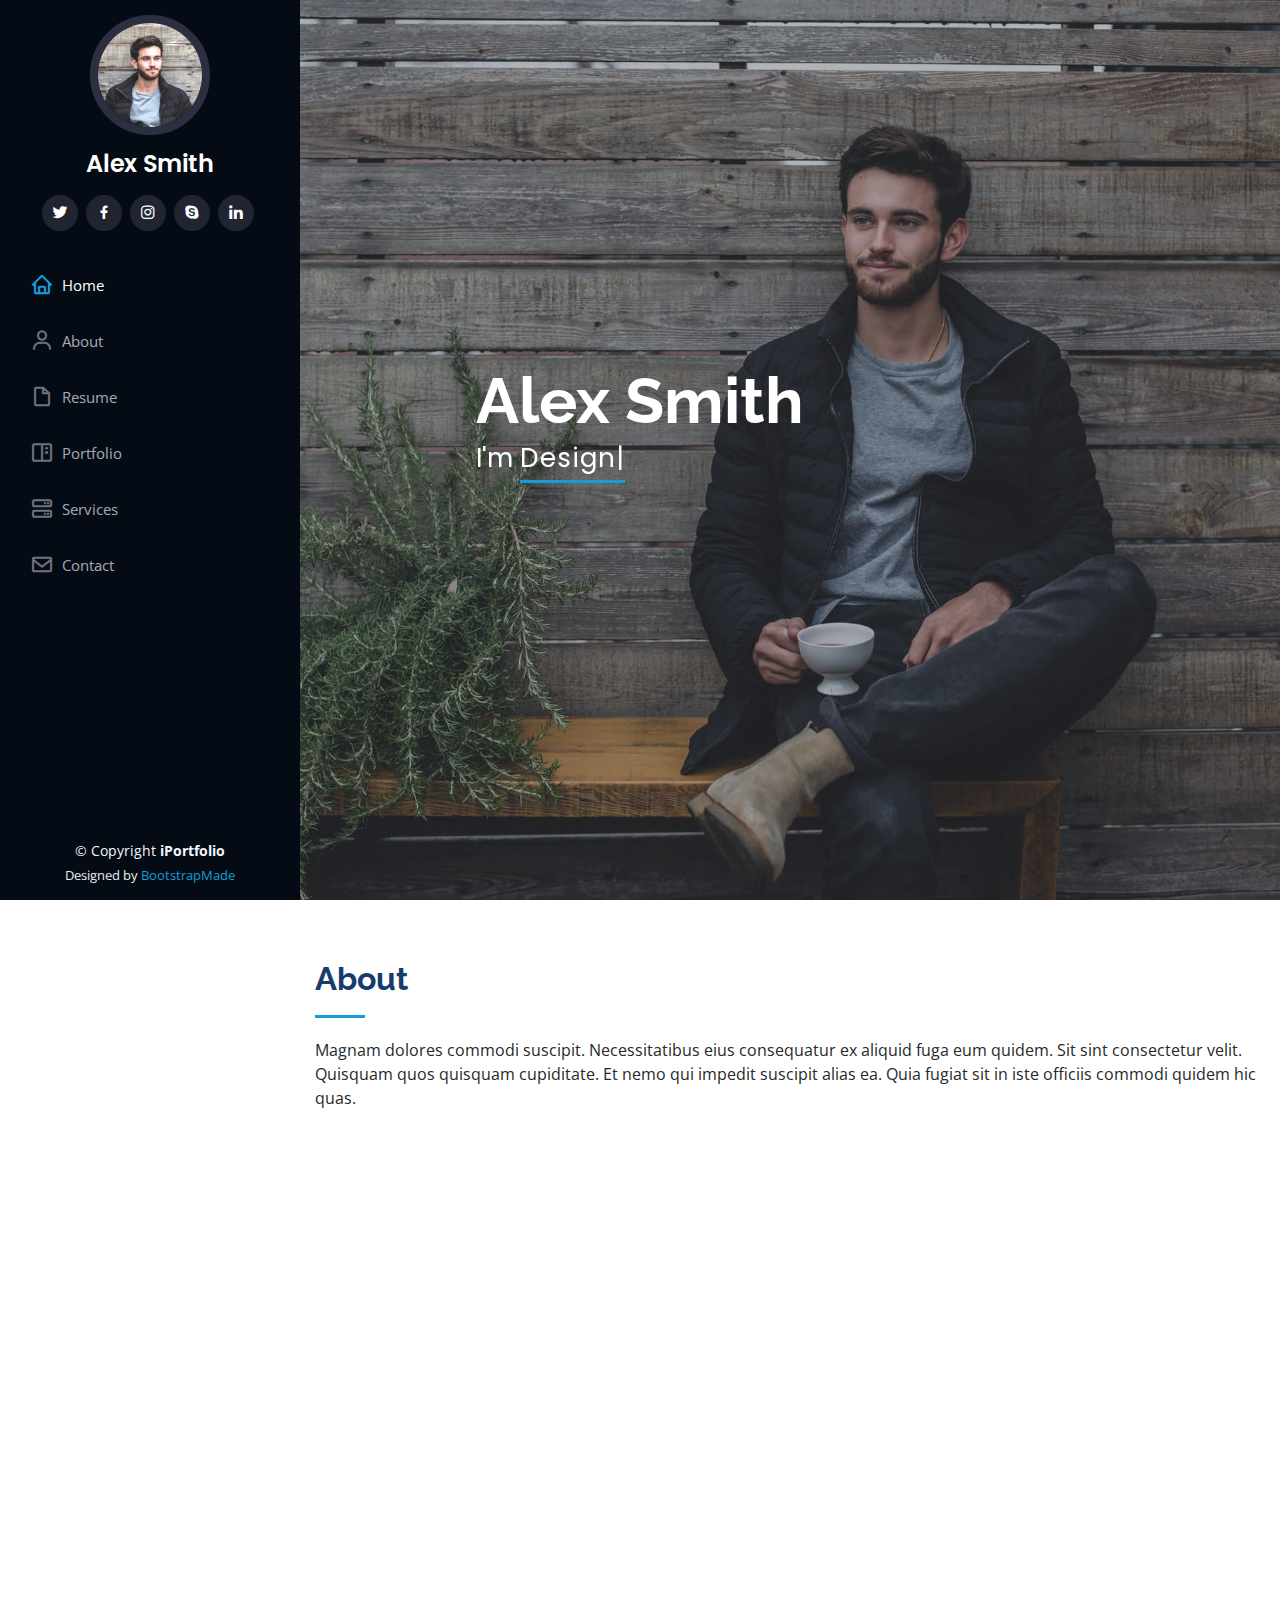
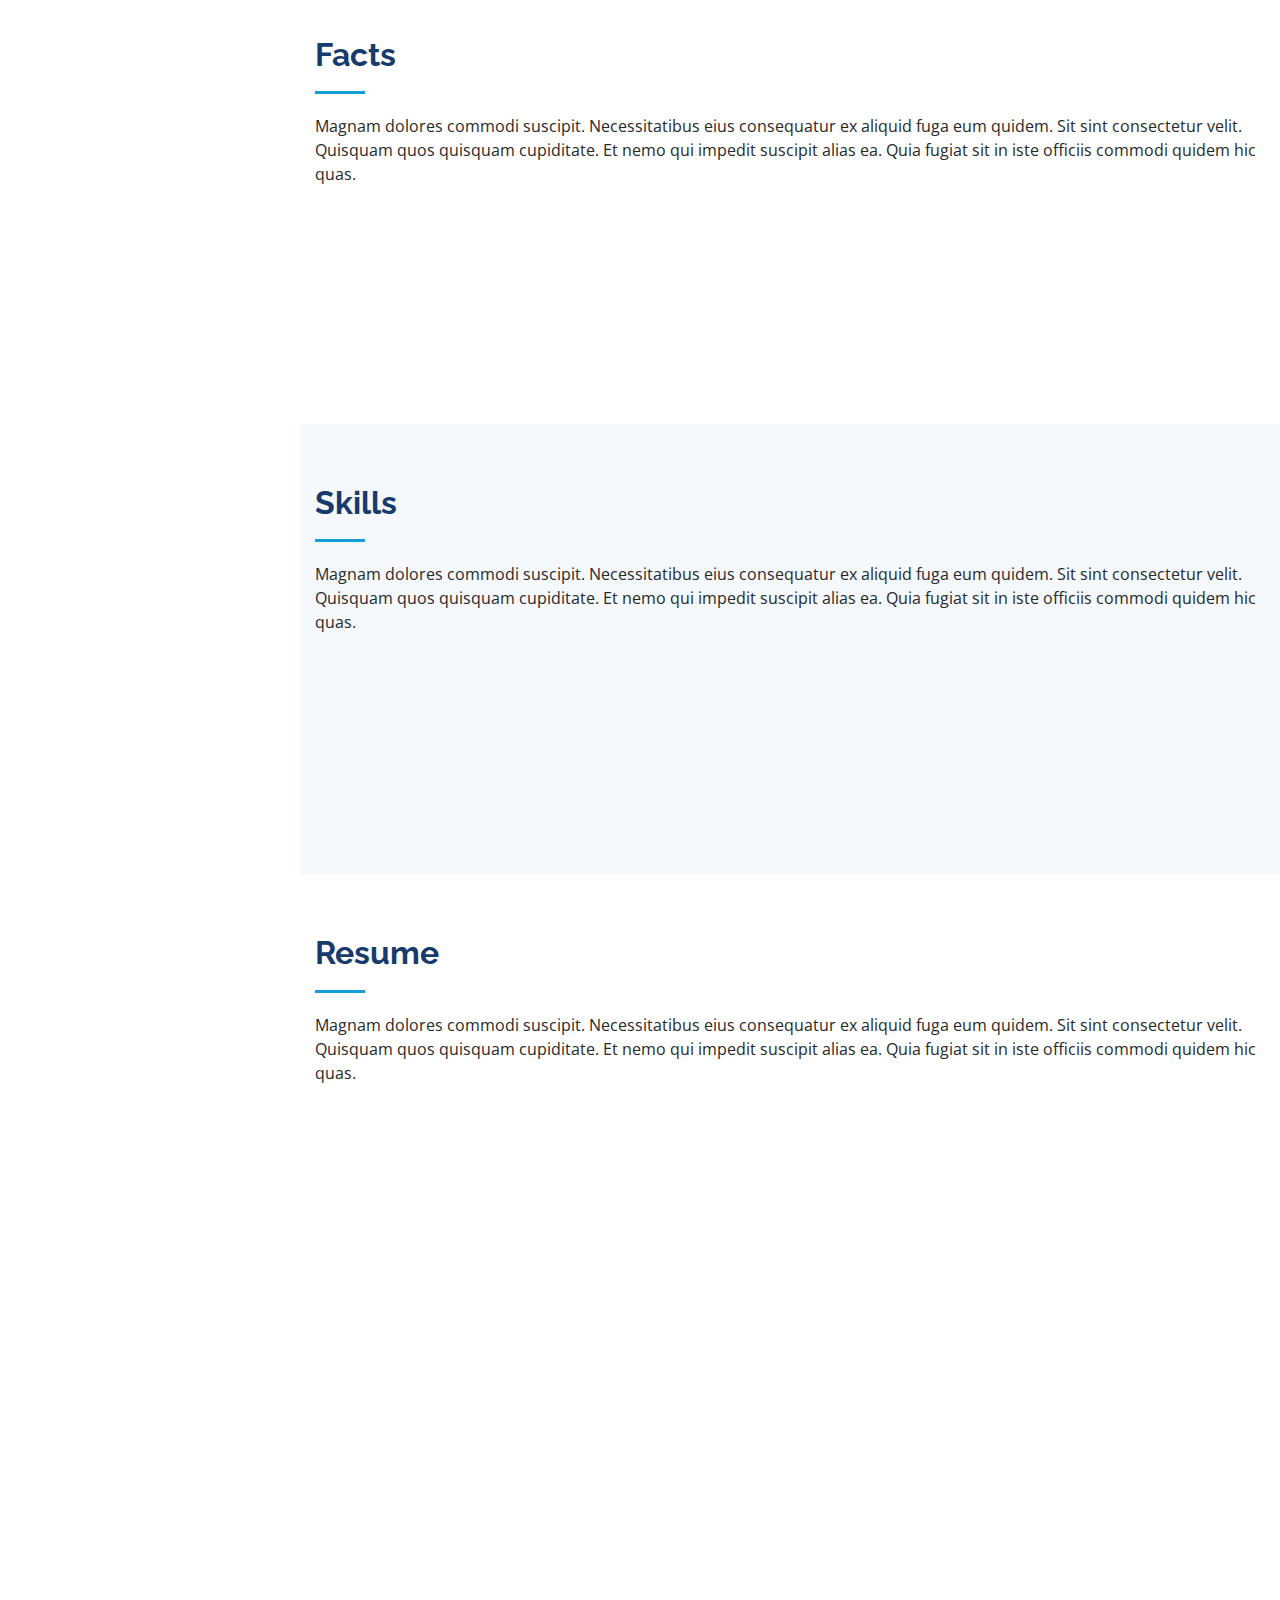
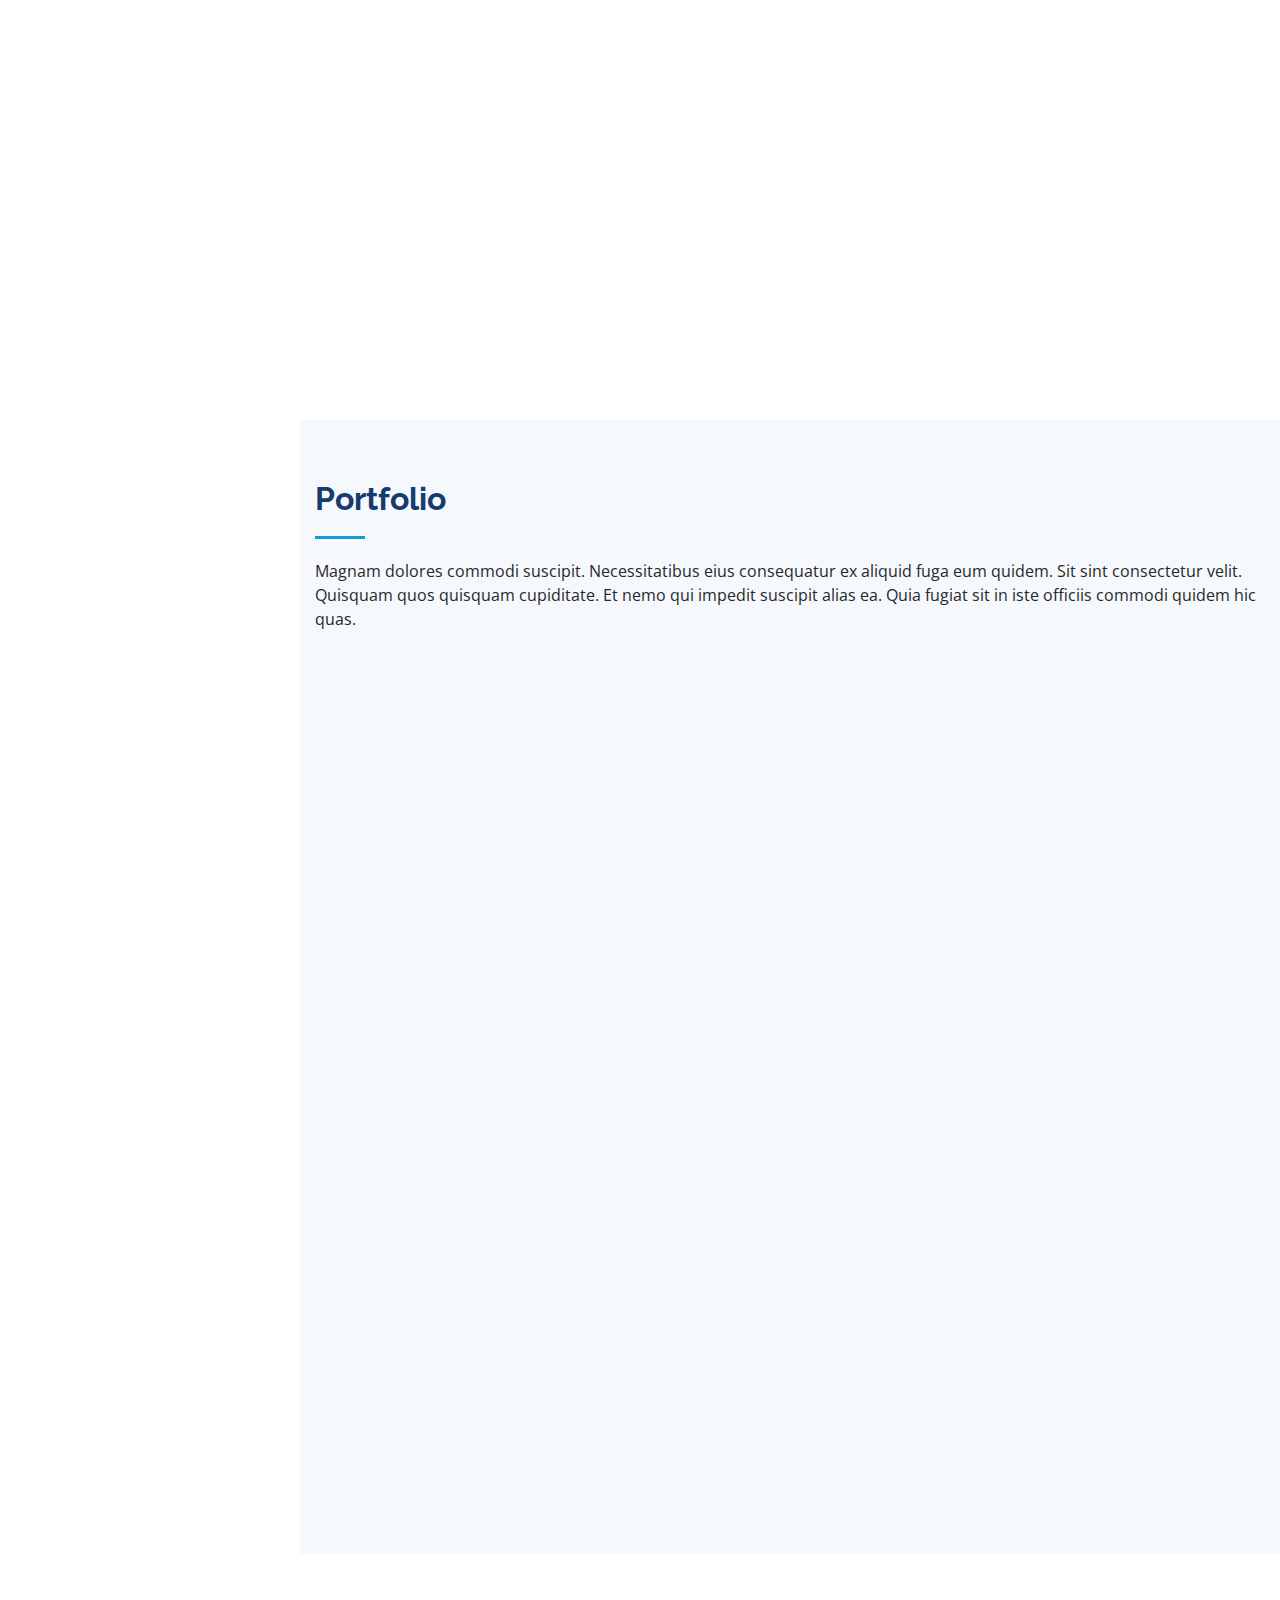
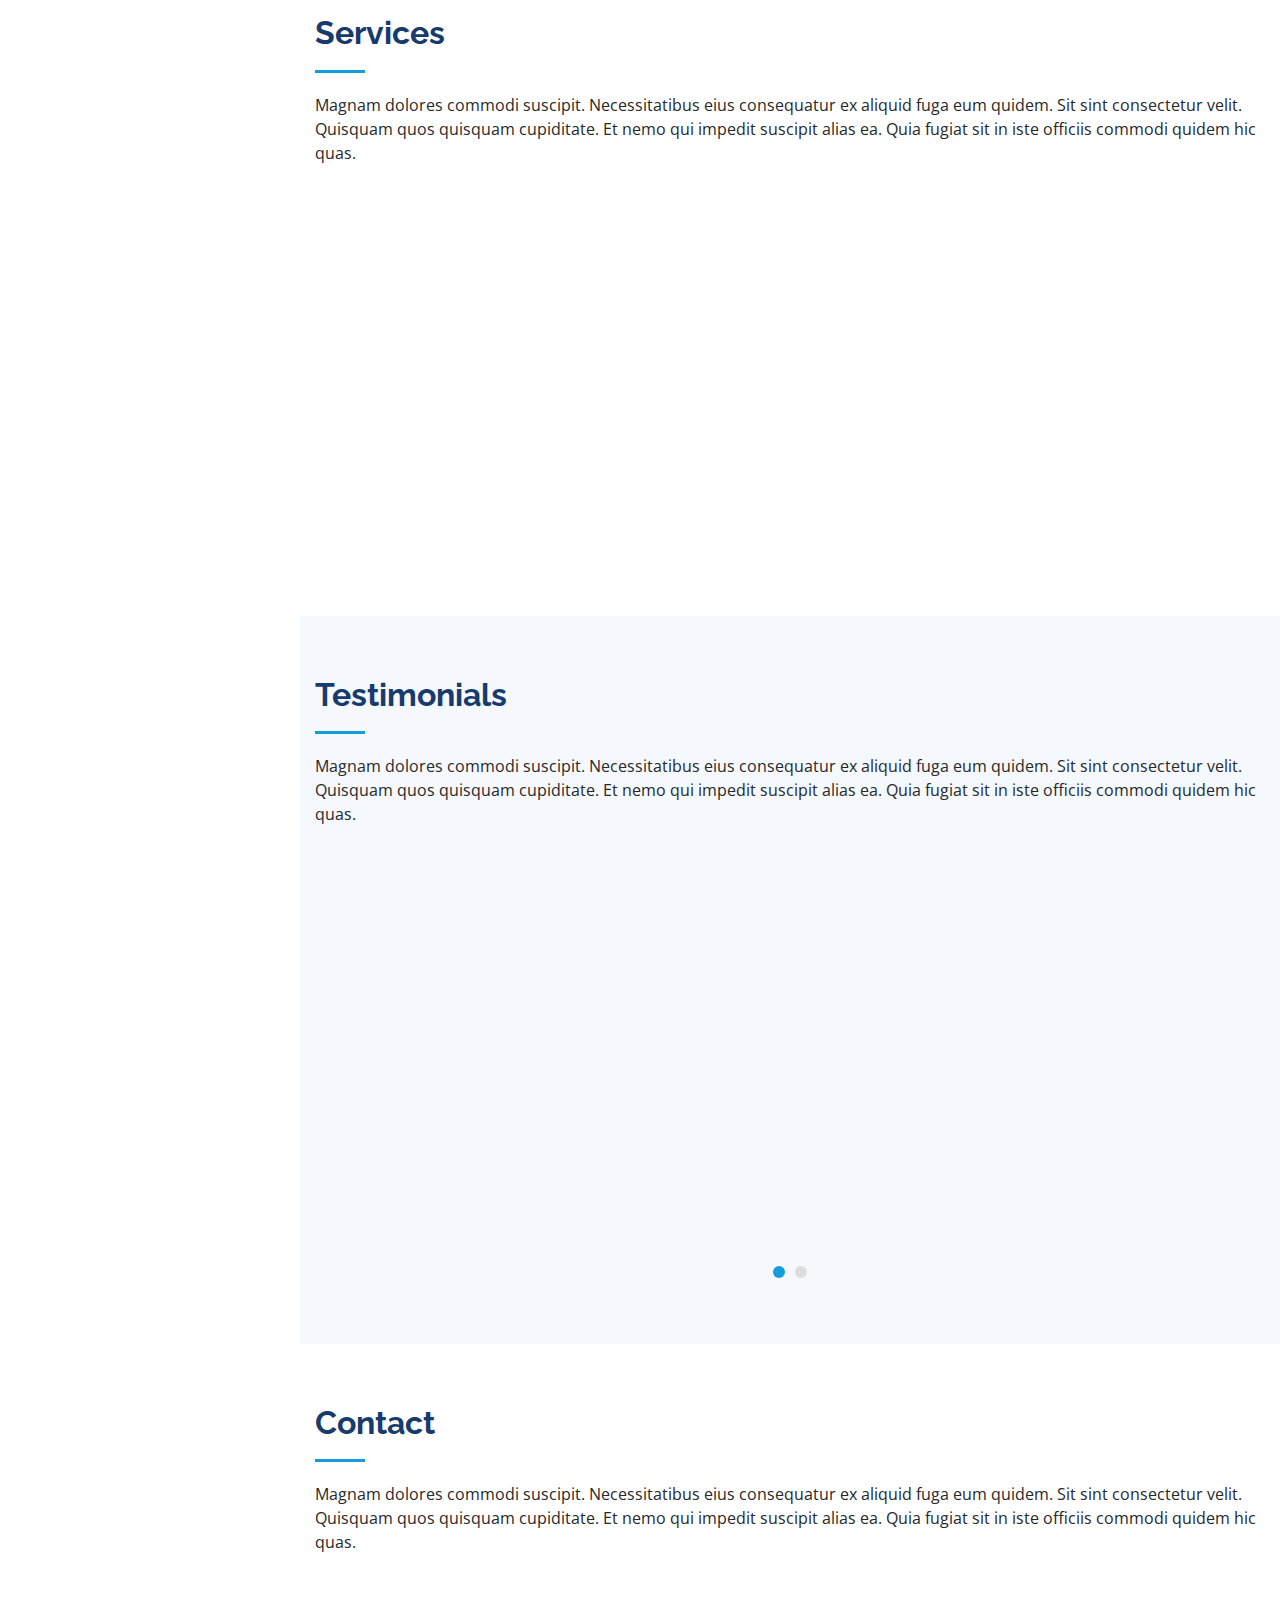
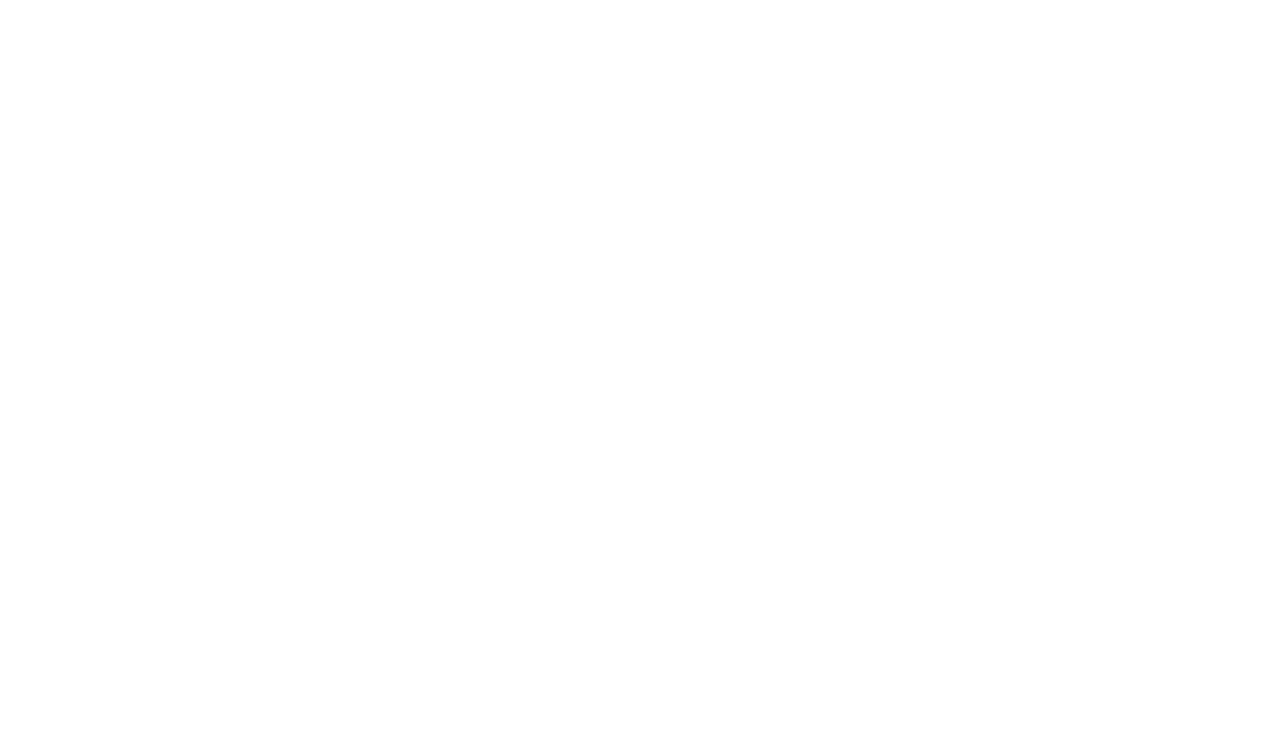
==== index.html @ 0f490dab "first website upload" ====
<!DOCTYPE html>
<html lang="en">

<head>
  <meta charset="utf-8">
  <meta content="width=device-width, initial-scale=1.0" name="viewport">

  <title>iPortfolio Bootstrap Template - Index</title>
  <meta content="" name="description">
  <meta content="" name="keywords">

  <!-- Favicons -->
  <link href="assets/img/favicon.png" rel="icon">
  <link href="assets/img/apple-touch-icon.png" rel="apple-touch-icon">

  <!-- Google Fonts -->
  <link href="https://fonts.googleapis.com/css?family=Open+Sans:300,300i,400,400i,600,600i,700,700i|Raleway:300,300i,400,400i,500,500i,600,600i,700,700i|Poppins:300,300i,400,400i,500,500i,600,600i,700,700i" rel="stylesheet">

  <!-- Vendor CSS Files -->
  <link href="assets/vendor/bootstrap/css/bootstrap.min.css" rel="stylesheet">
  <link href="assets/vendor/icofont/icofont.min.css" rel="stylesheet">
  <link href="assets/vendor/boxicons/css/boxicons.min.css" rel="stylesheet">
  <link href="assets/vendor/venobox/venobox.css" rel="stylesheet">
  <link href="assets/vendor/owl.carousel/assets/owl.carousel.min.css" rel="stylesheet">
  <link href="assets/vendor/aos/aos.css" rel="stylesheet">

  <!-- Template Main CSS File -->
  <link href="assets/css/style.css" rel="stylesheet">

  <!-- =======================================================
  * Template Name: iPortfolio - v1.5.1
  * Template URL: https://bootstrapmade.com/iportfolio-bootstrap-portfolio-websites-template/
  * Author: BootstrapMade.com
  * License: https://bootstrapmade.com/license/
  ======================================================== -->
</head>

<body>

  <!-- ======= Mobile nav toggle button ======= -->
  <button type="button" class="mobile-nav-toggle d-xl-none"><i class="icofont-navigation-menu"></i></button>

  <!-- ======= Header ======= -->
  <header id="header">
    <div class="d-flex flex-column">

      <div class="profile">
        <img src="assets/img/profile-img.jpg" alt="" class="img-fluid rounded-circle">
        <h1 class="text-light"><a href="index.html">Alex Smith</a></h1>
        <div class="social-links mt-3 text-center">
          <a href="#" class="twitter"><i class="bx bxl-twitter"></i></a>
          <a href="#" class="facebook"><i class="bx bxl-facebook"></i></a>
          <a href="#" class="instagram"><i class="bx bxl-instagram"></i></a>
          <a href="#" class="google-plus"><i class="bx bxl-skype"></i></a>
          <a href="#" class="linkedin"><i class="bx bxl-linkedin"></i></a>
        </div>
      </div>

      <nav class="nav-menu">
        <ul>
          <li class="active"><a href="index.html"><i class="bx bx-home"></i> <span>Home</span></a></li>
          <li><a href="#about"><i class="bx bx-user"></i> <span>About</span></a></li>
          <li><a href="#resume"><i class="bx bx-file-blank"></i> <span>Resume</span></a></li>
          <li><a href="#portfolio"><i class="bx bx-book-content"></i> Portfolio</a></li>
          <li><a href="#services"><i class="bx bx-server"></i> Services</a></li>
          <li><a href="#contact"><i class="bx bx-envelope"></i> Contact</a></li>

        </ul>
      </nav><!-- .nav-menu -->
      <button type="button" class="mobile-nav-toggle d-xl-none"><i class="icofont-navigation-menu"></i></button>

    </div>
  </header><!-- End Header -->

  <!-- ======= Hero Section ======= -->
  <section id="hero" class="d-flex flex-column justify-content-center align-items-center">
    <div class="hero-container" data-aos="fade-in">
      <h1>Alex Smith</h1>
      <p>I'm <span class="typed" data-typed-items="Designer, Developer, Freelancer, Photographer"></span></p>
    </div>
  </section><!-- End Hero -->

  <main id="main">

    <!-- ======= About Section ======= -->
    <section id="about" class="about">
      <div class="container">

        <div class="section-title">
          <h2>About</h2>
          <p>Magnam dolores commodi suscipit. Necessitatibus eius consequatur ex aliquid fuga eum quidem. Sit sint consectetur velit. Quisquam quos quisquam cupiditate. Et nemo qui impedit suscipit alias ea. Quia fugiat sit in iste officiis commodi quidem hic quas.</p>
        </div>

        <div class="row">
          <div class="col-lg-4" data-aos="fade-right">
            <img src="assets/img/profile-img.jpg" class="img-fluid" alt="">
          </div>
          <div class="col-lg-8 pt-4 pt-lg-0 content" data-aos="fade-left">
            <h3>UI/UX Designer &amp; Web Developer.</h3>
            <p class="font-italic">
              Lorem ipsum dolor sit amet, consectetur adipiscing elit, sed do eiusmod tempor incididunt ut labore et dolore
              magna aliqua.
            </p>
            <div class="row">
              <div class="col-lg-6">
                <ul>
                  <li><i class="icofont-rounded-right"></i> <strong>Birthday:</strong> 1 May 1995</li>
                  <li><i class="icofont-rounded-right"></i> <strong>Website:</strong> www.example.com</li>
                  <li><i class="icofont-rounded-right"></i> <strong>Phone:</strong> +123 456 7890</li>
                  <li><i class="icofont-rounded-right"></i> <strong>City:</strong> City : New York, USA</li>
                </ul>
              </div>
              <div class="col-lg-6">
                <ul>
                  <li><i class="icofont-rounded-right"></i> <strong>Age:</strong> 30</li>
                  <li><i class="icofont-rounded-right"></i> <strong>Degree:</strong> Master</li>
                  <li><i class="icofont-rounded-right"></i> <strong>PhEmailone:</strong> email@example.com</li>
                  <li><i class="icofont-rounded-right"></i> <strong>Freelance:</strong> Available</li>
                </ul>
              </div>
            </div>
            <p>
              Officiis eligendi itaque labore et dolorum mollitia officiis optio vero. Quisquam sunt adipisci omnis et ut. Nulla accusantium dolor incidunt officia tempore. Et eius omnis.
              Cupiditate ut dicta maxime officiis quidem quia. Sed et consectetur qui quia repellendus itaque neque. Aliquid amet quidem ut quaerat cupiditate. Ab et eum qui repellendus omnis culpa magni laudantium dolores.
            </p>
          </div>
        </div>

      </div>
    </section><!-- End About Section -->

    <!-- ======= Facts Section ======= -->
    <section id="facts" class="facts">
      <div class="container">

        <div class="section-title">
          <h2>Facts</h2>
          <p>Magnam dolores commodi suscipit. Necessitatibus eius consequatur ex aliquid fuga eum quidem. Sit sint consectetur velit. Quisquam quos quisquam cupiditate. Et nemo qui impedit suscipit alias ea. Quia fugiat sit in iste officiis commodi quidem hic quas.</p>
        </div>

        <div class="row no-gutters">

          <div class="col-lg-3 col-md-6 d-md-flex align-items-md-stretch" data-aos="fade-up">
            <div class="count-box">
              <i class="icofont-simple-smile"></i>
              <span data-toggle="counter-up">232</span>
              <p><strong>Happy Clients</strong> consequuntur quae</p>
            </div>
          </div>

          <div class="col-lg-3 col-md-6 d-md-flex align-items-md-stretch" data-aos="fade-up" data-aos-delay="100">
            <div class="count-box">
              <i class="icofont-document-folder"></i>
              <span data-toggle="counter-up">521</span>
              <p><strong>Projects</strong> adipisci atque cum quia aut</p>
            </div>
          </div>

          <div class="col-lg-3 col-md-6 d-md-flex align-items-md-stretch" data-aos="fade-up" data-aos-delay="200">
            <div class="count-box">
              <i class="icofont-live-support"></i>
              <span data-toggle="counter-up">1,463</span>
              <p><strong>Hours Of Support</strong> aut commodi quaerat</p>
            </div>
          </div>

          <div class="col-lg-3 col-md-6 d-md-flex align-items-md-stretch" data-aos="fade-up" data-aos-delay="300">
            <div class="count-box">
              <i class="icofont-users-alt-5"></i>
              <span data-toggle="counter-up">15</span>
              <p><strong>Hard Workers</strong> rerum asperiores dolor</p>
            </div>
          </div>

        </div>

      </div>
    </section><!-- End Facts Section -->

    <!-- ======= Skills Section ======= -->
    <section id="skills" class="skills section-bg">
      <div class="container">

        <div class="section-title">
          <h2>Skills</h2>
          <p>Magnam dolores commodi suscipit. Necessitatibus eius consequatur ex aliquid fuga eum quidem. Sit sint consectetur velit. Quisquam quos quisquam cupiditate. Et nemo qui impedit suscipit alias ea. Quia fugiat sit in iste officiis commodi quidem hic quas.</p>
        </div>

        <div class="row skills-content">

          <div class="col-lg-6" data-aos="fade-up">

            <div class="progress">
              <span class="skill">HTML <i class="val">100%</i></span>
              <div class="progress-bar-wrap">
                <div class="progress-bar" role="progressbar" aria-valuenow="100" aria-valuemin="0" aria-valuemax="100"></div>
              </div>
            </div>

            <div class="progress">
              <span class="skill">CSS <i class="val">90%</i></span>
              <div class="progress-bar-wrap">
                <div class="progress-bar" role="progressbar" aria-valuenow="90" aria-valuemin="0" aria-valuemax="100"></div>
              </div>
            </div>

            <div class="progress">
              <span class="skill">JavaScript <i class="val">75%</i></span>
              <div class="progress-bar-wrap">
                <div class="progress-bar" role="progressbar" aria-valuenow="75" aria-valuemin="0" aria-valuemax="100"></div>
              </div>
            </div>

          </div>

          <div class="col-lg-6" data-aos="fade-up" data-aos-delay="100">

            <div class="progress">
              <span class="skill">PHP <i class="val">80%</i></span>
              <div class="progress-bar-wrap">
                <div class="progress-bar" role="progressbar" aria-valuenow="80" aria-valuemin="0" aria-valuemax="100"></div>
              </div>
            </div>

            <div class="progress">
              <span class="skill">WordPress/CMS <i class="val">90%</i></span>
              <div class="progress-bar-wrap">
                <div class="progress-bar" role="progressbar" aria-valuenow="90" aria-valuemin="0" aria-valuemax="100"></div>
              </div>
            </div>

            <div class="progress">
              <span class="skill">Photoshop <i class="val">55%</i></span>
              <div class="progress-bar-wrap">
                <div class="progress-bar" role="progressbar" aria-valuenow="55" aria-valuemin="0" aria-valuemax="100"></div>
              </div>
            </div>

          </div>

        </div>

      </div>
    </section><!-- End Skills Section -->

    <!-- ======= Resume Section ======= -->
    <section id="resume" class="resume">
      <div class="container">

        <div class="section-title">
          <h2>Resume</h2>
          <p>Magnam dolores commodi suscipit. Necessitatibus eius consequatur ex aliquid fuga eum quidem. Sit sint consectetur velit. Quisquam quos quisquam cupiditate. Et nemo qui impedit suscipit alias ea. Quia fugiat sit in iste officiis commodi quidem hic quas.</p>
        </div>

        <div class="row">
          <div class="col-lg-6" data-aos="fade-up">
            <h3 class="resume-title">Sumary</h3>
            <div class="resume-item pb-0">
              <h4>Alex Smith</h4>
              <p><em>Innovative and deadline-driven Graphic Designer with 3+ years of experience designing and developing user-centered digital/print marketing material from initial concept to final, polished deliverable.</em></p>
              <ul>
                <li>Portland par 127,Orlando, FL</li>
                <li>(123) 456-7891</li>
                <li>alice.barkley@example.com</li>
              </ul>
            </div>

            <h3 class="resume-title">Education</h3>
            <div class="resume-item">
              <h4>Master of Fine Arts &amp; Graphic Design</h4>
              <h5>2015 - 2016</h5>
              <p><em>Rochester Institute of Technology, Rochester, NY</em></p>
              <p>Qui deserunt veniam. Et sed aliquam labore tempore sed quisquam iusto autem sit. Ea vero voluptatum qui ut dignissimos deleniti nerada porti sand markend</p>
            </div>
            <div class="resume-item">
              <h4>Bachelor of Fine Arts &amp; Graphic Design</h4>
              <h5>2010 - 2014</h5>
              <p><em>Rochester Institute of Technology, Rochester, NY</em></p>
              <p>Quia nobis sequi est occaecati aut. Repudiandae et iusto quae reiciendis et quis Eius vel ratione eius unde vitae rerum voluptates asperiores voluptatem Earum molestiae consequatur neque etlon sader mart dila</p>
            </div>
          </div>
          <div class="col-lg-6" data-aos="fade-up" data-aos-delay="100">
            <h3 class="resume-title">Professional Experience</h3>
            <div class="resume-item">
              <h4>Senior graphic design specialist</h4>
              <h5>2019 - Present</h5>
              <p><em>Experion, New York, NY </em></p>
              <ul>
                <li>Lead in the design, development, and implementation of the graphic, layout, and production communication materials</li>
                <li>Delegate tasks to the 7 members of the design team and provide counsel on all aspects of the project. </li>
                <li>Supervise the assessment of all graphic materials in order to ensure quality and accuracy of the design</li>
                <li>Oversee the efficient use of production project budgets ranging from $2,000 - $25,000</li>
              </ul>
            </div>
            <div class="resume-item">
              <h4>Graphic design specialist</h4>
              <h5>2017 - 2018</h5>
              <p><em>Stepping Stone Advertising, New York, NY</em></p>
              <ul>
                <li>Developed numerous marketing programs (logos, brochures,infographics, presentations, and advertisements).</li>
                <li>Managed up to 5 projects or tasks at a given time while under pressure</li>
                <li>Recommended and consulted with clients on the most appropriate graphic design</li>
                <li>Created 4+ design presentations and proposals a month for clients and account managers</li>
              </ul>
            </div>
          </div>
        </div>

      </div>
    </section><!-- End Resume Section -->

    <!-- ======= Portfolio Section ======= -->
    <section id="portfolio" class="portfolio section-bg">
      <div class="container">

        <div class="section-title">
          <h2>Portfolio</h2>
          <p>Magnam dolores commodi suscipit. Necessitatibus eius consequatur ex aliquid fuga eum quidem. Sit sint consectetur velit. Quisquam quos quisquam cupiditate. Et nemo qui impedit suscipit alias ea. Quia fugiat sit in iste officiis commodi quidem hic quas.</p>
        </div>

        <div class="row" data-aos="fade-up">
          <div class="col-lg-12 d-flex justify-content-center">
            <ul id="portfolio-flters">
              <li data-filter="*" class="filter-active">All</li>
              <li data-filter=".filter-app">App</li>
              <li data-filter=".filter-card">Card</li>
              <li data-filter=".filter-web">Web</li>
            </ul>
          </div>
        </div>

        <div class="row portfolio-container" data-aos="fade-up" data-aos-delay="100">

          <div class="col-lg-4 col-md-6 portfolio-item filter-app">
            <div class="portfolio-wrap">
              <img src="assets/img/portfolio/portfolio-1.jpg" class="img-fluid" alt="">
              <div class="portfolio-links">
                <a href="assets/img/portfolio/portfolio-1.jpg" data-gall="portfolioGallery" class="venobox" title="App 1"><i class="bx bx-plus"></i></a>
                <a href="portfolio-details.html" title="More Details"><i class="bx bx-link"></i></a>
              </div>
            </div>
          </div>

          <div class="col-lg-4 col-md-6 portfolio-item filter-web">
            <div class="portfolio-wrap">
              <img src="assets/img/portfolio/portfolio-2.jpg" class="img-fluid" alt="">
              <div class="portfolio-links">
                <a href="assets/img/portfolio/portfolio-2.jpg" data-gall="portfolioGallery" class="venobox" title="Web 3"><i class="bx bx-plus"></i></a>
                <a href="portfolio-details.html" title="More Details"><i class="bx bx-link"></i></a>
              </div>
            </div>
          </div>

          <div class="col-lg-4 col-md-6 portfolio-item filter-app">
            <div class="portfolio-wrap">
              <img src="assets/img/portfolio/portfolio-3.jpg" class="img-fluid" alt="">
              <div class="portfolio-links">
                <a href="assets/img/portfolio/portfolio-3.jpg" data-gall="portfolioGallery" class="venobox" title="App 2"><i class="bx bx-plus"></i></a>
                <a href="portfolio-details.html" title="More Details"><i class="bx bx-link"></i></a>
              </div>
            </div>
          </div>

          <div class="col-lg-4 col-md-6 portfolio-item filter-card">
            <div class="portfolio-wrap">
              <img src="assets/img/portfolio/portfolio-4.jpg" class="img-fluid" alt="">
              <div class="portfolio-links">
                <a href="assets/img/portfolio/portfolio-4.jpg" data-gall="portfolioGallery" class="venobox" title="Card 2"><i class="bx bx-plus"></i></a>
                <a href="portfolio-details.html" title="More Details"><i class="bx bx-link"></i></a>
              </div>
            </div>
          </div>

          <div class="col-lg-4 col-md-6 portfolio-item filter-web">
            <div class="portfolio-wrap">
              <img src="assets/img/portfolio/portfolio-5.jpg" class="img-fluid" alt="">
              <div class="portfolio-links">
                <a href="assets/img/portfolio/portfolio-5.jpg" data-gall="portfolioGallery" class="venobox" title="Web 2"><i class="bx bx-plus"></i></a>
                <a href="portfolio-details.html" title="More Details"><i class="bx bx-link"></i></a>
              </div>
            </div>
          </div>

          <div class="col-lg-4 col-md-6 portfolio-item filter-app">
            <div class="portfolio-wrap">
              <img src="assets/img/portfolio/portfolio-6.jpg" class="img-fluid" alt="">
              <div class="portfolio-links">
                <a href="assets/img/portfolio/portfolio-6.jpg" data-gall="portfolioGallery" class="venobox" title="App 3"><i class="bx bx-plus"></i></a>
                <a href="portfolio-details.html" title="More Details"><i class="bx bx-link"></i></a>
              </div>
            </div>
          </div>

          <div class="col-lg-4 col-md-6 portfolio-item filter-card">
            <div class="portfolio-wrap">
              <img src="assets/img/portfolio/portfolio-7.jpg" class="img-fluid" alt="">
              <div class="portfolio-links">
                <a href="assets/img/portfolio/portfolio-7.jpg" data-gall="portfolioGallery" class="venobox" title="Card 1"><i class="bx bx-plus"></i></a>
                <a href="portfolio-details.html" title="More Details"><i class="bx bx-link"></i></a>
              </div>
            </div>
          </div>

          <div class="col-lg-4 col-md-6 portfolio-item filter-card">
            <div class="portfolio-wrap">
              <img src="assets/img/portfolio/portfolio-8.jpg" class="img-fluid" alt="">
              <div class="portfolio-links">
                <a href="assets/img/portfolio/portfolio-8.jpg" data-gall="portfolioGallery" class="venobox" title="Card 3"><i class="bx bx-plus"></i></a>
                <a href="portfolio-details.html" title="More Details"><i class="bx bx-link"></i></a>
              </div>
            </div>
          </div>

          <div class="col-lg-4 col-md-6 portfolio-item filter-web">
            <div class="portfolio-wrap">
              <img src="assets/img/portfolio/portfolio-9.jpg" class="img-fluid" alt="">
              <div class="portfolio-links">
                <a href="assets/img/portfolio/portfolio-9.jpg" data-gall="portfolioGallery" class="venobox" title="Web 3"><i class="bx bx-plus"></i></a>
                <a href="portfolio-details.html" title="More Details"><i class="bx bx-link"></i></a>
              </div>
            </div>
          </div>

        </div>

      </div>
    </section><!-- End Portfolio Section -->

    <!-- ======= Services Section ======= -->
    <section id="services" class="services">
      <div class="container">

        <div class="section-title">
          <h2>Services</h2>
          <p>Magnam dolores commodi suscipit. Necessitatibus eius consequatur ex aliquid fuga eum quidem. Sit sint consectetur velit. Quisquam quos quisquam cupiditate. Et nemo qui impedit suscipit alias ea. Quia fugiat sit in iste officiis commodi quidem hic quas.</p>
        </div>

        <div class="row">
          <div class="col-lg-4 col-md-6 icon-box" data-aos="fade-up">
            <div class="icon"><i class="icofont-computer"></i></div>
            <h4 class="title"><a href="">Lorem Ipsum</a></h4>
            <p class="description">Voluptatum deleniti atque corrupti quos dolores et quas molestias excepturi sint occaecati cupiditate non provident</p>
          </div>
          <div class="col-lg-4 col-md-6 icon-box" data-aos="fade-up" data-aos-delay="100">
            <div class="icon"><i class="icofont-chart-bar-graph"></i></div>
            <h4 class="title"><a href="">Dolor Sitema</a></h4>
            <p class="description">Minim veniam, quis nostrud exercitation ullamco laboris nisi ut aliquip ex ea commodo consequat tarad limino ata</p>
          </div>
          <div class="col-lg-4 col-md-6 icon-box" data-aos="fade-up" data-aos-delay="200">
            <div class="icon"><i class="icofont-earth"></i></div>
            <h4 class="title"><a href="">Sed ut perspiciatis</a></h4>
            <p class="description">Duis aute irure dolor in reprehenderit in voluptate velit esse cillum dolore eu fugiat nulla pariatur</p>
          </div>
          <div class="col-lg-4 col-md-6 icon-box" data-aos="fade-up" data-aos-delay="300">
            <div class="icon"><i class="icofont-image"></i></div>
            <h4 class="title"><a href="">Magni Dolores</a></h4>
            <p class="description">Excepteur sint occaecat cupidatat non proident, sunt in culpa qui officia deserunt mollit anim id est laborum</p>
          </div>
          <div class="col-lg-4 col-md-6 icon-box" data-aos="fade-up" data-aos-delay="400">
            <div class="icon"><i class="icofont-settings"></i></div>
            <h4 class="title"><a href="">Nemo Enim</a></h4>
            <p class="description">At vero eos et accusamus et iusto odio dignissimos ducimus qui blanditiis praesentium voluptatum deleniti atque</p>
          </div>
          <div class="col-lg-4 col-md-6 icon-box" data-aos="fade-up" data-aos-delay="500">
            <div class="icon"><i class="icofont-tasks-alt"></i></div>
            <h4 class="title"><a href="">Eiusmod Tempor</a></h4>
            <p class="description">Et harum quidem rerum facilis est et expedita distinctio. Nam libero tempore, cum soluta nobis est eligendi</p>
          </div>
        </div>

      </div>
    </section><!-- End Services Section -->

    <!-- ======= Testimonials Section ======= -->
    <section id="testimonials" class="testimonials section-bg">
      <div class="container">

        <div class="section-title">
          <h2>Testimonials</h2>
          <p>Magnam dolores commodi suscipit. Necessitatibus eius consequatur ex aliquid fuga eum quidem. Sit sint consectetur velit. Quisquam quos quisquam cupiditate. Et nemo qui impedit suscipit alias ea. Quia fugiat sit in iste officiis commodi quidem hic quas.</p>
        </div>

        <div class="owl-carousel testimonials-carousel">

          <div class="testimonial-item" data-aos="fade-up">
            <p>
              <i class="bx bxs-quote-alt-left quote-icon-left"></i>
              Proin iaculis purus consequat sem cure digni ssim donec porttitora entum suscipit rhoncus. Accusantium quam, ultricies eget id, aliquam eget nibh et. Maecen aliquam, risus at semper.
              <i class="bx bxs-quote-alt-right quote-icon-right"></i>
            </p>
            <img src="assets/img/testimonials/testimonials-1.jpg" class="testimonial-img" alt="">
            <h3>Saul Goodman</h3>
            <h4>Ceo &amp; Founder</h4>
          </div>

          <div class="testimonial-item" data-aos="fade-up" data-aos-delay="100">
            <p>
              <i class="bx bxs-quote-alt-left quote-icon-left"></i>
              Export tempor illum tamen malis malis eram quae irure esse labore quem cillum quid cillum eram malis quorum velit fore eram velit sunt aliqua noster fugiat irure amet legam anim culpa.
              <i class="bx bxs-quote-alt-right quote-icon-right"></i>
            </p>
            <img src="assets/img/testimonials/testimonials-2.jpg" class="testimonial-img" alt="">
            <h3>Sara Wilsson</h3>
            <h4>Designer</h4>
          </div>

          <div class="testimonial-item" data-aos="fade-up" data-aos-delay="200">
            <p>
              <i class="bx bxs-quote-alt-left quote-icon-left"></i>
              Enim nisi quem export duis labore cillum quae magna enim sint quorum nulla quem veniam duis minim tempor labore quem eram duis noster aute amet eram fore quis sint minim.
              <i class="bx bxs-quote-alt-right quote-icon-right"></i>
            </p>
            <img src="assets/img/testimonials/testimonials-3.jpg" class="testimonial-img" alt="">
            <h3>Jena Karlis</h3>
            <h4>Store Owner</h4>
          </div>

          <div class="testimonial-item" data-aos="fade-up" data-aos-delay="300">
            <p>
              <i class="bx bxs-quote-alt-left quote-icon-left"></i>
              Fugiat enim eram quae cillum dolore dolor amet nulla culpa multos export minim fugiat minim velit minim dolor enim duis veniam ipsum anim magna sunt elit fore quem dolore labore illum veniam.
              <i class="bx bxs-quote-alt-right quote-icon-right"></i>
            </p>
            <img src="assets/img/testimonials/testimonials-4.jpg" class="testimonial-img" alt="">
            <h3>Matt Brandon</h3>
            <h4>Freelancer</h4>
          </div>

          <div class="testimonial-item" data-aos="fade-up" data-aos-delay="400">
            <p>
              <i class="bx bxs-quote-alt-left quote-icon-left"></i>
              Quis quorum aliqua sint quem legam fore sunt eram irure aliqua veniam tempor noster veniam enim culpa labore duis sunt culpa nulla illum cillum fugiat legam esse veniam culpa fore nisi cillum quid.
              <i class="bx bxs-quote-alt-right quote-icon-right"></i>
            </p>
            <img src="assets/img/testimonials/testimonials-5.jpg" class="testimonial-img" alt="">
            <h3>John Larson</h3>
            <h4>Entrepreneur</h4>
          </div>

        </div>

      </div>
    </section><!-- End Testimonials Section -->

    <!-- ======= Contact Section ======= -->
    <section id="contact" class="contact">
      <div class="container">

        <div class="section-title">
          <h2>Contact</h2>
          <p>Magnam dolores commodi suscipit. Necessitatibus eius consequatur ex aliquid fuga eum quidem. Sit sint consectetur velit. Quisquam quos quisquam cupiditate. Et nemo qui impedit suscipit alias ea. Quia fugiat sit in iste officiis commodi quidem hic quas.</p>
        </div>

        <div class="row" data-aos="fade-in">

          <div class="col-lg-5 d-flex align-items-stretch">
            <div class="info">
              <div class="address">
                <i class="icofont-google-map"></i>
                <h4>Location:</h4>
                <p>A108 Adam Street, New York, NY 535022</p>
              </div>

              <div class="email">
                <i class="icofont-envelope"></i>
                <h4>Email:</h4>
                <p>info@example.com</p>
              </div>

              <div class="phone">
                <i class="icofont-phone"></i>
                <h4>Call:</h4>
                <p>+1 5589 55488 55s</p>
              </div>

              <iframe src="https://www.google.com/maps/embed?pb=!1m14!1m8!1m3!1d12097.433213460943!2d-74.0062269!3d40.7101282!3m2!1i1024!2i768!4f13.1!3m3!1m2!1s0x0%3A0xb89d1fe6bc499443!2sDowntown+Conference+Center!5e0!3m2!1smk!2sbg!4v1539943755621" frameborder="0" style="border:0; width: 100%; height: 290px;" allowfullscreen></iframe>
            </div>

          </div>

          <div class="col-lg-7 mt-5 mt-lg-0 d-flex align-items-stretch">
            <form action="forms/contact.php" method="post" role="form" class="php-email-form">
              <div class="form-row">
                <div class="form-group col-md-6">
                  <label for="name">Your Name</label>
                  <input type="text" name="name" class="form-control" id="name" data-rule="minlen:4" data-msg="Please enter at least 4 chars" />
                  <div class="validate"></div>
                </div>
                <div class="form-group col-md-6">
                  <label for="name">Your Email</label>
                  <input type="email" class="form-control" name="email" id="email" data-rule="email" data-msg="Please enter a valid email" />
                  <div class="validate"></div>
                </div>
              </div>
              <div class="form-group">
                <label for="name">Subject</label>
                <input type="text" class="form-control" name="subject" id="subject" data-rule="minlen:4" data-msg="Please enter at least 8 chars of subject" />
                <div class="validate"></div>
              </div>
              <div class="form-group">
                <label for="name">Message</label>
                <textarea class="form-control" name="message" rows="10" data-rule="required" data-msg="Please write something for us"></textarea>
                <div class="validate"></div>
              </div>
              <div class="mb-3">
                <div class="loading">Loading</div>
                <div class="error-message"></div>
                <div class="sent-message">Your message has been sent. Thank you!</div>
              </div>
              <div class="text-center"><button type="submit">Send Message</button></div>
            </form>
          </div>

        </div>

      </div>
    </section><!-- End Contact Section -->

  </main><!-- End #main -->

  <!-- ======= Footer ======= -->
  <footer id="footer">
    <div class="container">
      <div class="copyright">
        &copy; Copyright <strong><span>iPortfolio</span></strong>
      </div>
      <div class="credits">
        <!-- All the links in the footer should remain intact. -->
        <!-- You can delete the links only if you purchased the pro version. -->
        <!-- Licensing information: https://bootstrapmade.com/license/ -->
        <!-- Purchase the pro version with working PHP/AJAX contact form: https://bootstrapmade.com/iportfolio-bootstrap-portfolio-websites-template/ -->
        Designed by <a href="https://bootstrapmade.com/">BootstrapMade</a>
      </div>
    </div>
  </footer><!-- End  Footer -->

  <a href="#" class="back-to-top"><i class="icofont-simple-up"></i></a>

  <!-- Vendor JS Files -->
  <script src="assets/vendor/jquery/jquery.min.js"></script>
  <script src="assets/vendor/bootstrap/js/bootstrap.bundle.min.js"></script>
  <script src="assets/vendor/jquery.easing/jquery.easing.min.js"></script>
  <script src="assets/vendor/php-email-form/validate.js"></script>
  <script src="assets/vendor/waypoints/jquery.waypoints.min.js"></script>
  <script src="assets/vendor/counterup/counterup.min.js"></script>
  <script src="assets/vendor/isotope-layout/isotope.pkgd.min.js"></script>
  <script src="assets/vendor/venobox/venobox.min.js"></script>
  <script src="assets/vendor/owl.carousel/owl.carousel.min.js"></script>
  <script src="assets/vendor/typed.js/typed.min.js"></script>
  <script src="assets/vendor/aos/aos.js"></script>

  <!-- Template Main JS File -->
  <script src="assets/js/main.js"></script>

</body>

</html>
---- assets/vendor/venobox/venobox.css ----
/* ------ venobox.css --------*/
.vbox-overlay *, .vbox-overlay *:before, .vbox-overlay *:after{
    -webkit-backface-visibility: hidden;
    -webkit-box-sizing:border-box;
    -moz-box-sizing:border-box;
    box-sizing:border-box;
}
.vbox-overlay * { 
    -webkit-backface-visibility: visible;
    backface-visibility: visible;
}
.vbox-overlay{
    display: -webkit-flex;
    display: flex;
    -webkit-flex-direction: column;
    flex-direction: column;
    -webkit-justify-content: center;
    justify-content: center;
    -webkit-align-items: center;
    align-items: center;
    position: fixed;
    left: 0;
    top: 0;
    bottom: 0;
    right: 0;
    z-index: 999999;
}

/* ----- navigation ----- */
.vbox-title{
    width: 100%;
    height: 40px;
    float: left;
    text-align: center;
    line-height: 28px;
    font-size: 12px;
    padding: 6px 50px;
    overflow: hidden;
    position: fixed;
    display: none;
    left: 0;
    z-index: 89;
}
.vbox-close{
    cursor: pointer;
    position: fixed;
    top: -1px;
    right: 0;
    width: 50px;
    height: 40px;
    padding: 6px;
    display: block;
    background-position:10px center;
    overflow: hidden;
    font-size: 24px;
    line-height: 1;
    text-align: center;
    z-index: 99;
}
.vbox-left{
    cursor: pointer;
    position: fixed;
    left: 0;
    height: 40px;
    overflow: hidden;
    line-height: 28px;
    font-size: 12px;
    z-index: 99;
    display: flex;
    align-items:center;
}
.vbox-num{
    display: inline-block;
    margin: 6px 0 6px 15px;
}
/* ----- Social share ----- */
.vbox-share{
    line-height: 28px;
    font-size: 12px;
    overflow: hidden;
    position: fixed;
    left: 0;
    z-index: 98;
    display: flex;
    align-items:center;
    justify-content: center;
    width: 100%;
    text-align: center;
}
.vbox-share svg{
    max-height: 28px;
    width: 28px;
    z-index: 10;
    margin-left: 12px;
    margin-top: 6px;
    margin-bottom: 6px;
    vertical-align: middle;
}


/* ----- navigation ARROWS ----- */
.vbox-next, .vbox-prev{
    position: fixed;
    top: 50%;
    margin-top: -15px;
    overflow: hidden;
    cursor: pointer;
    display: block;
    width: 45px;
    height: 45px;
    z-index: 99;
}
.vbox-next span, .vbox-prev span{
    position: relative;
    width: 20px;
    height: 20px;
    border: 2px solid transparent;
    border-top-color: #B6B6B6;
    border-right-color: #B6B6B6;
    text-indent: -100px;
    position: absolute;
    top: 8px;
    display: block;
}
.vbox-prev{
    left: 15px;
}
.vbox-next{
    right: 15px;
}
.vbox-prev span{
    left: 10px;
    -ms-transform: rotate(-135deg);
    -webkit-transform: rotate(-135deg);
    transform: rotate(-135deg);
}
.vbox-next span{
    -ms-transform: rotate(45deg);
    -webkit-transform: rotate(45deg);
    transform: rotate(45deg);
    right: 10px;
}
/* ------- inline window ------ */
.vbox-inline{
    width: 420px;
    height: 315px;
    height: 70vh;
    padding: 10px;
    background: #fff;
    margin: 0 auto;
    overflow: auto;
    text-align: left;
}
/* ------- Video & iFrames window ------ */
.venoframe{
    max-width: 100%;
    width: 100%;
    border: none;
    width: 100%;
    height: 260px;
    height: 70vh;
}
.venoframe.vbvid{
    height: 260px;
}
@media (min-width: 768px) {
    .venoframe, .vbox-inline{
        width: 90%;
        height: 360px;
        height: 70vh;
    }
    .venoframe.vbvid{
        width: 640px;
        height: 360px;
    }
}
@media (min-width: 992px) {
    .venoframe, .vbox-inline{
        max-width: 1200px;
        width: 80%;
        height: 540px;
        height: 70vh;
    }
    .venoframe.vbvid{
        width: 960px;
        height: 540px;
    }
}
/* 
Please do NOT edit this part! 
or at least read this note: http://i.imgur.com/7C0ws9e.gif
*/
.vbox-open{
    overflow: hidden;
}
.vbox-container{
    position: absolute;
    left: 0;
    right: 0;
    top: 0;
    bottom: 0;
    overflow-x: hidden;
    overflow-y: scroll;
    overflow-scrolling: touch;
    -webkit-overflow-scrolling: touch;
    z-index: 20;
    max-height: 100%;

}

.vbox-content{
    text-align: center;
    float: left;
    width: 100%;
    position: relative;
    overflow: hidden;
    padding: 20px 4%;
}
.vbox-container img{
    max-width: 100%;
    height: auto;
}
.vbox-figlio{
    box-shadow: 0 0 12px rgba(0,0,0,0.19), 0 6px 6px rgba(0,0,0,0.23);
    max-width: 100%;
    text-align: initial;
}
img.vbox-figlio{
    -webkit-user-select: none;
-khtml-user-select: none;
-moz-user-select: none;
-o-user-select: none;
user-select: none;
}
.vbox-content.swipe-left{
    margin-left: -200px !important;
}
.vbox-content.swipe-right{
    margin-left: 200px !important;
}
.vbox-animated{
    webkit-transition: margin 300ms ease-out;
    transition: margin 300ms ease-out;
}

/* ---------- preloader ----------
 * SPINKIT 
 * http://tobiasahlin.com/spinkit/
-------------------------------- */
.sk-double-bounce,.sk-rotating-plane{width:40px;height:40px;margin:40px auto}.sk-rotating-plane{background-color:#333;-webkit-animation:sk-rotatePlane 1.2s infinite ease-in-out;animation:sk-rotatePlane 1.2s infinite ease-in-out}@-webkit-keyframes sk-rotatePlane{0%{-webkit-transform:perspective(120px) rotateX(0) rotateY(0);transform:perspective(120px) rotateX(0) rotateY(0)}50%{-webkit-transform:perspective(120px) rotateX(-180.1deg) rotateY(0);transform:perspective(120px) rotateX(-180.1deg) rotateY(0)}100%{-webkit-transform:perspective(120px) rotateX(-180deg) rotateY(-179.9deg);transform:perspective(120px) rotateX(-180deg) rotateY(-179.9deg)}}@keyframes sk-rotatePlane{0%{-webkit-transform:perspective(120px) rotateX(0) rotateY(0);transform:perspective(120px) rotateX(0) rotateY(0)}50%{-webkit-transform:perspective(120px) rotateX(-180.1deg) rotateY(0);transform:perspective(120px) rotateX(-180.1deg) rotateY(0)}100%{-webkit-transform:perspective(120px) rotateX(-180deg) rotateY(-179.9deg);transform:perspective(120px) rotateX(-180deg) rotateY(-179.9deg)}}.sk-double-bounce{position:relative}.sk-double-bounce .sk-child{width:100%;height:100%;border-radius:50%;background-color:#333;opacity:.6;position:absolute;top:0;left:0;-webkit-animation:sk-doubleBounce 2s infinite ease-in-out;animation:sk-doubleBounce 2s infinite ease-in-out}.sk-chasing-dots .sk-child,.sk-spinner-pulse,.sk-three-bounce .sk-child{background-color:#333;border-radius:100%}.sk-double-bounce .sk-double-bounce2{-webkit-animation-delay:-1s;animation-delay:-1s}@-webkit-keyframes sk-doubleBounce{0%,100%{-webkit-transform:scale(0);transform:scale(0)}50%{-webkit-transform:scale(1);transform:scale(1)}}@keyframes sk-doubleBounce{0%,100%{-webkit-transform:scale(0);transform:scale(0)}50%{-webkit-transform:scale(1);transform:scale(1)}}.sk-wave{margin:40px auto;width:50px;height:40px;text-align:center;font-size:10px}.sk-wave .sk-rect{background-color:#333;height:100%;width:6px;display:inline-block;-webkit-animation:sk-waveStretchDelay 1.2s infinite ease-in-out;animation:sk-waveStretchDelay 1.2s infinite ease-in-out}.sk-wave .sk-rect1{-webkit-animation-delay:-1.2s;animation-delay:-1.2s}.sk-wave .sk-rect2{-webkit-animation-delay:-1.1s;animation-delay:-1.1s}.sk-wave .sk-rect3{-webkit-animation-delay:-1s;animation-delay:-1s}.sk-wave .sk-rect4{-webkit-animation-delay:-.9s;animation-delay:-.9s}.sk-wave .sk-rect5{-webkit-animation-delay:-.8s;animation-delay:-.8s}@-webkit-keyframes sk-waveStretchDelay{0%,100%,40%{-webkit-transform:scaleY(.4);transform:scaleY(.4)}20%{-webkit-transform:scaleY(1);transform:scaleY(1)}}@keyframes sk-waveStretchDelay{0%,100%,40%{-webkit-transform:scaleY(.4);transform:scaleY(.4)}20%{-webkit-transform:scaleY(1);transform:scaleY(1)}}.sk-wandering-cubes{margin:40px auto;width:40px;height:40px;position:relative}.sk-wandering-cubes .sk-cube{background-color:#333;width:10px;height:10px;position:absolute;top:0;left:0;-webkit-animation:sk-wanderingCube 1.8s ease-in-out -1.8s infinite both;animation:sk-wanderingCube 1.8s ease-in-out -1.8s infinite both}.sk-chasing-dots,.sk-spinner-pulse{width:40px;height:40px;margin:40px auto}.sk-wandering-cubes .sk-cube2{-webkit-animation-delay:-.9s;animation-delay:-.9s}@-webkit-keyframes sk-wanderingCube{0%{-webkit-transform:rotate(0);transform:rotate(0)}25%{-webkit-transform:translateX(30px) rotate(-90deg) scale(.5);transform:translateX(30px) rotate(-90deg) scale(.5)}50%{-webkit-transform:translateX(30px) translateY(30px) rotate(-179deg);transform:translateX(30px) translateY(30px) rotate(-179deg)}50.1%{-webkit-transform:translateX(30px) translateY(30px) rotate(-180deg);transform:translateX(30px) translateY(30px) rotate(-180deg)}75%{-webkit-transform:translateX(0) translateY(30px) rotate(-270deg) scale(.5);transform:translateX(0) translateY(30px) rotate(-270deg) scale(.5)}100%{-webkit-transform:rotate(-360deg);transform:rotate(-360deg)}}@keyframes sk-wanderingCube{0%{-webkit-transform:rotate(0);transform:rotate(0)}25%{-webkit-transform:translateX(30px) rotate(-90deg) scale(.5);transform:translateX(30px) rotate(-90deg) scale(.5)}50%{-webkit-transform:translateX(30px) translateY(30px) rotate(-179deg);transform:translateX(30px) translateY(30px) rotate(-179deg)}50.1%{-webkit-transform:translateX(30px) translateY(30px) rotate(-180deg);transform:translateX(30px) translateY(30px) rotate(-180deg)}75%{-webkit-transform:translateX(0) translateY(30px) rotate(-270deg) scale(.5);transform:translateX(0) translateY(30px) rotate(-270deg) scale(.5)}100%{-webkit-transform:rotate(-360deg);transform:rotate(-360deg)}}.sk-spinner-pulse{-webkit-animation:sk-pulseScaleOut 1s infinite ease-in-out;animation:sk-pulseScaleOut 1s infinite ease-in-out}@-webkit-keyframes sk-pulseScaleOut{0%{-webkit-transform:scale(0);transform:scale(0)}100%{-webkit-transform:scale(1);transform:scale(1);opacity:0}}@keyframes sk-pulseScaleOut{0%{-webkit-transform:scale(0);transform:scale(0)}100%{-webkit-transform:scale(1);transform:scale(1);opacity:0}}.sk-chasing-dots{position:relative;text-align:center;-webkit-animation:sk-chasingDotsRotate 2s infinite linear;animation:sk-chasingDotsRotate 2s infinite linear}.sk-chasing-dots .sk-child{width:60%;height:60%;display:inline-block;position:absolute;top:0;-webkit-animation:sk-chasingDotsBounce 2s infinite ease-in-out;animation:sk-chasingDotsBounce 2s infinite ease-in-out}.sk-chasing-dots .sk-dot2{top:auto;bottom:0;-webkit-animation-delay:-1s;animation-delay:-1s}@-webkit-keyframes sk-chasingDotsRotate{100%{-webkit-transform:rotate(360deg);transform:rotate(360deg)}}@keyframes sk-chasingDotsRotate{100%{-webkit-transform:rotate(360deg);transform:rotate(360deg)}}@-webkit-keyframes sk-chasingDotsBounce{0%,100%{-webkit-transform:scale(0);transform:scale(0)}50%{-webkit-transform:scale(1);transform:scale(1)}}@keyframes sk-chasingDotsBounce{0%,100%{-webkit-transform:scale(0);transform:scale(0)}50%{-webkit-transform:scale(1);transform:scale(1)}}.sk-three-bounce{margin:40px auto;width:80px;text-align:center}.sk-three-bounce .sk-child{width:20px;height:20px;display:inline-block;-webkit-animation:sk-three-bounce 1.4s ease-in-out 0s infinite both;animation:sk-three-bounce 1.4s ease-in-out 0s infinite both}.sk-circle .sk-child:before,.sk-fading-circle .sk-circle:before{display:block;border-radius:100%;content:'';background-color:#333}.sk-three-bounce .sk-bounce1{-webkit-animation-delay:-.32s;animation-delay:-.32s}.sk-three-bounce .sk-bounce2{-webkit-animation-delay:-.16s;animation-delay:-.16s}@-webkit-keyframes sk-three-bounce{0%,100%,80%{-webkit-transform:scale(0);transform:scale(0)}40%{-webkit-transform:scale(1);transform:scale(1)}}@keyframes sk-three-bounce{0%,100%,80%{-webkit-transform:scale(0);transform:scale(0)}40%{-webkit-transform:scale(1);transform:scale(1)}}.sk-circle{margin:40px auto;width:40px;height:40px;position:relative}.sk-circle .sk-child{width:100%;height:100%;position:absolute;left:0;top:0}.sk-circle .sk-child:before{margin:0 auto;width:15%;height:15%;-webkit-animation:sk-circleBounceDelay 1.2s infinite ease-in-out both;animation:sk-circleBounceDelay 1.2s infinite ease-in-out both}.sk-circle .sk-circle2{-webkit-transform:rotate(30deg);-ms-transform:rotate(30deg);transform:rotate(30deg)}.sk-circle .sk-circle3{-webkit-transform:rotate(60deg);-ms-transform:rotate(60deg);transform:rotate(60deg)}.sk-circle .sk-circle4{-webkit-transform:rotate(90deg);-ms-transform:rotate(90deg);transform:rotate(90deg)}.sk-circle .sk-circle5{-webkit-transform:rotate(120deg);-ms-transform:rotate(120deg);transform:rotate(120deg)}.sk-circle .sk-circle6{-webkit-transform:rotate(150deg);-ms-transform:rotate(150deg);transform:rotate(150deg)}.sk-circle .sk-circle7{-webkit-transform:rotate(180deg);-ms-transform:rotate(180deg);transform:rotate(180deg)}.sk-circle .sk-circle8{-webkit-transform:rotate(210deg);-ms-transform:rotate(210deg);transform:rotate(210deg)}.sk-circle .sk-circle9{-webkit-transform:rotate(240deg);-ms-transform:rotate(240deg);transform:rotate(240deg)}.sk-circle .sk-circle10{-webkit-transform:rotate(270deg);-ms-transform:rotate(270deg);transform:rotate(270deg)}.sk-circle .sk-circle11{-webkit-transform:rotate(300deg);-ms-transform:rotate(300deg);transform:rotate(300deg)}.sk-circle .sk-circle12{-webkit-transform:rotate(330deg);-ms-transform:rotate(330deg);transform:rotate(330deg)}.sk-circle .sk-circle2:before{-webkit-animation-delay:-1.1s;animation-delay:-1.1s}.sk-circle .sk-circle3:before{-webkit-animation-delay:-1s;animation-delay:-1s}.sk-circle .sk-circle4:before{-webkit-animation-delay:-.9s;animation-delay:-.9s}.sk-circle .sk-circle5:before{-webkit-animation-delay:-.8s;animation-delay:-.8s}.sk-circle .sk-circle6:before{-webkit-animation-delay:-.7s;animation-delay:-.7s}.sk-circle .sk-circle7:before{-webkit-animation-delay:-.6s;animation-delay:-.6s}.sk-circle .sk-circle8:before{-webkit-animation-delay:-.5s;animation-delay:-.5s}.sk-circle .sk-circle9:before{-webkit-animation-delay:-.4s;animation-delay:-.4s}.sk-circle .sk-circle10:before{-webkit-animation-delay:-.3s;animation-delay:-.3s}.sk-circle .sk-circle11:before{-webkit-animation-delay:-.2s;animation-delay:-.2s}.sk-circle .sk-circle12:before{-webkit-animation-delay:-.1s;animation-delay:-.1s}@-webkit-keyframes sk-circleBounceDelay{0%,100%,80%{-webkit-transform:scale(0);transform:scale(0)}40%{-webkit-transform:scale(1);transform:scale(1)}}@keyframes sk-circleBounceDelay{0%,100%,80%{-webkit-transform:scale(0);transform:scale(0)}40%{-webkit-transform:scale(1);transform:scale(1)}}.sk-cube-grid{width:40px;height:40px;margin:40px auto}.sk-cube-grid .sk-cube{width:33.33%;height:33.33%;background-color:#333;float:left;-webkit-animation:sk-cubeGridScaleDelay 1.3s infinite ease-in-out;animation:sk-cubeGridScaleDelay 1.3s infinite ease-in-out}.sk-cube-grid .sk-cube1{-webkit-animation-delay:.2s;animation-delay:.2s}.sk-cube-grid .sk-cube2{-webkit-animation-delay:.3s;animation-delay:.3s}.sk-cube-grid .sk-cube3{-webkit-animation-delay:.4s;animation-delay:.4s}.sk-cube-grid .sk-cube4{-webkit-animation-delay:.1s;animation-delay:.1s}.sk-cube-grid .sk-cube5{-webkit-animation-delay:.2s;animation-delay:.2s}.sk-cube-grid .sk-cube6{-webkit-animation-delay:.3s;animation-delay:.3s}.sk-cube-grid .sk-cube7{-webkit-animation-delay:0ms;animation-delay:0ms}.sk-cube-grid .sk-cube8{-webkit-animation-delay:.1s;animation-delay:.1s}.sk-cube-grid .sk-cube9{-webkit-animation-delay:.2s;animation-delay:.2s}@-webkit-keyframes sk-cubeGridScaleDelay{0%,100%,70%{-webkit-transform:scale3D(1,1,1);transform:scale3D(1,1,1)}35%{-webkit-transform:scale3D(0,0,1);transform:scale3D(0,0,1)}}@keyframes sk-cubeGridScaleDelay{0%,100%,70%{-webkit-transform:scale3D(1,1,1);transform:scale3D(1,1,1)}35%{-webkit-transform:scale3D(0,0,1);transform:scale3D(0,0,1)}}.sk-fading-circle{margin:40px auto;width:40px;height:40px;position:relative}.sk-fading-circle .sk-circle{width:100%;height:100%;position:absolute;left:0;top:0}.sk-fading-circle .sk-circle:before{margin:0 auto;width:15%;height:15%;-webkit-animation:sk-circleFadeDelay 1.2s infinite ease-in-out both;animation:sk-circleFadeDelay 1.2s infinite ease-in-out both}.sk-fading-circle .sk-circle2{-webkit-transform:rotate(30deg);-ms-transform:rotate(30deg);transform:rotate(30deg)}.sk-fading-circle .sk-circle3{-webkit-transform:rotate(60deg);-ms-transform:rotate(60deg);transform:rotate(60deg)}.sk-fading-circle .sk-circle4{-webkit-transform:rotate(90deg);-ms-transform:rotate(90deg);transform:rotate(90deg)}.sk-fading-circle .sk-circle5{-webkit-transform:rotate(120deg);-ms-transform:rotate(120deg);transform:rotate(120deg)}.sk-fading-circle .sk-circle6{-webkit-transform:rotate(150deg);-ms-transform:rotate(150deg);transform:rotate(150deg)}.sk-fading-circle .sk-circle7{-webkit-transform:rotate(180deg);-ms-transform:rotate(180deg);transform:rotate(180deg)}.sk-fading-circle .sk-circle8{-webkit-transform:rotate(210deg);-ms-transform:rotate(210deg);transform:rotate(210deg)}.sk-fading-circle .sk-circle9{-webkit-transform:rotate(240deg);-ms-transform:rotate(240deg);transform:rotate(240deg)}.sk-fading-circle .sk-circle10{-webkit-transform:rotate(270deg);-ms-transform:rotate(270deg);transform:rotate(270deg)}.sk-fading-circle .sk-circle11{-webkit-transform:rotate(300deg);-ms-transform:rotate(300deg);transform:rotate(300deg)}.sk-fading-circle .sk-circle12{-webkit-transform:rotate(330deg);-ms-transform:rotate(330deg);transform:rotate(330deg)}.sk-fading-circle .sk-circle2:before{-webkit-animation-delay:-1.1s;animation-delay:-1.1s}.sk-fading-circle .sk-circle3:before{-webkit-animation-delay:-1s;animation-delay:-1s}.sk-fading-circle .sk-circle4:before{-webkit-animation-delay:-.9s;animation-delay:-.9s}.sk-fading-circle .sk-circle5:before{-webkit-animation-delay:-.8s;animation-delay:-.8s}.sk-fading-circle .sk-circle6:before{-webkit-animation-delay:-.7s;animation-delay:-.7s}.sk-fading-circle .sk-circle7:before{-webkit-animation-delay:-.6s;animation-delay:-.6s}.sk-fading-circle .sk-circle8:before{-webkit-animation-delay:-.5s;animation-delay:-.5s}.sk-fading-circle .sk-circle9:before{-webkit-animation-delay:-.4s;animation-delay:-.4s}.sk-fading-circle .sk-circle10:before{-webkit-animation-delay:-.3s;animation-delay:-.3s}.sk-fading-circle .sk-circle11:before{-webkit-animation-delay:-.2s;animation-delay:-.2s}.sk-fading-circle .sk-circle12:before{-webkit-animation-delay:-.1s;animation-delay:-.1s}@-webkit-keyframes sk-circleFadeDelay{0%,100%,39%{opacity:0}40%{opacity:1}}@keyframes sk-circleFadeDelay{0%,100%,39%{opacity:0}40%{opacity:1}}.sk-folding-cube{margin:40px auto;width:40px;height:40px;position:relative;-webkit-transform:rotateZ(45deg);transform:rotateZ(45deg)}.sk-folding-cube .sk-cube{float:left;width:50%;height:50%;position:relative;-webkit-transform:scale(1.1);-ms-transform:scale(1.1);transform:scale(1.1)}.sk-folding-cube .sk-cube:before{content:'';position:absolute;top:0;left:0;width:100%;height:100%;background-color:#333;-webkit-animation:sk-foldCubeAngle 2.4s infinite linear both;animation:sk-foldCubeAngle 2.4s infinite linear both;-webkit-transform-origin:100% 100%;-ms-transform-origin:100% 100%;transform-origin:100% 100%}.sk-folding-cube .sk-cube2{-webkit-transform:scale(1.1) rotateZ(90deg);transform:scale(1.1) rotateZ(90deg)}.sk-folding-cube .sk-cube3{-webkit-transform:scale(1.1) rotateZ(180deg);transform:scale(1.1) rotateZ(180deg)}.sk-folding-cube .sk-cube4{-webkit-transform:scale(1.1) rotateZ(270deg);transform:scale(1.1) rotateZ(270deg)}.sk-folding-cube .sk-cube2:before{-webkit-animation-delay:.3s;animation-delay:.3s}.sk-folding-cube .sk-cube3:before{-webkit-animation-delay:.6s;animation-delay:.6s}.sk-folding-cube .sk-cube4:before{-webkit-animation-delay:.9s;animation-delay:.9s}@-webkit-keyframes sk-foldCubeAngle{0%,10%{-webkit-transform:perspective(140px) rotateX(-180deg);transform:perspective(140px) rotateX(-180deg);opacity:0}25%,75%{-webkit-transform:perspective(140px) rotateX(0);transform:perspective(140px) rotateX(0);opacity:1}100%,90%{-webkit-transform:perspective(140px) rotateY(180deg);transform:perspective(140px) rotateY(180deg);opacity:0}}@keyframes sk-foldCubeAngle{0%,10%{-webkit-transform:perspective(140px) rotateX(-180deg);transform:perspective(140px) rotateX(-180deg);opacity:0}25%,75%{-webkit-transform:perspective(140px) rotateX(0);transform:perspective(140px) rotateX(0);opacity:1}100%,90%{-webkit-transform:perspective(140px) rotateY(180deg);transform:perspective(140px) rotateY(180deg);opacity:0}}
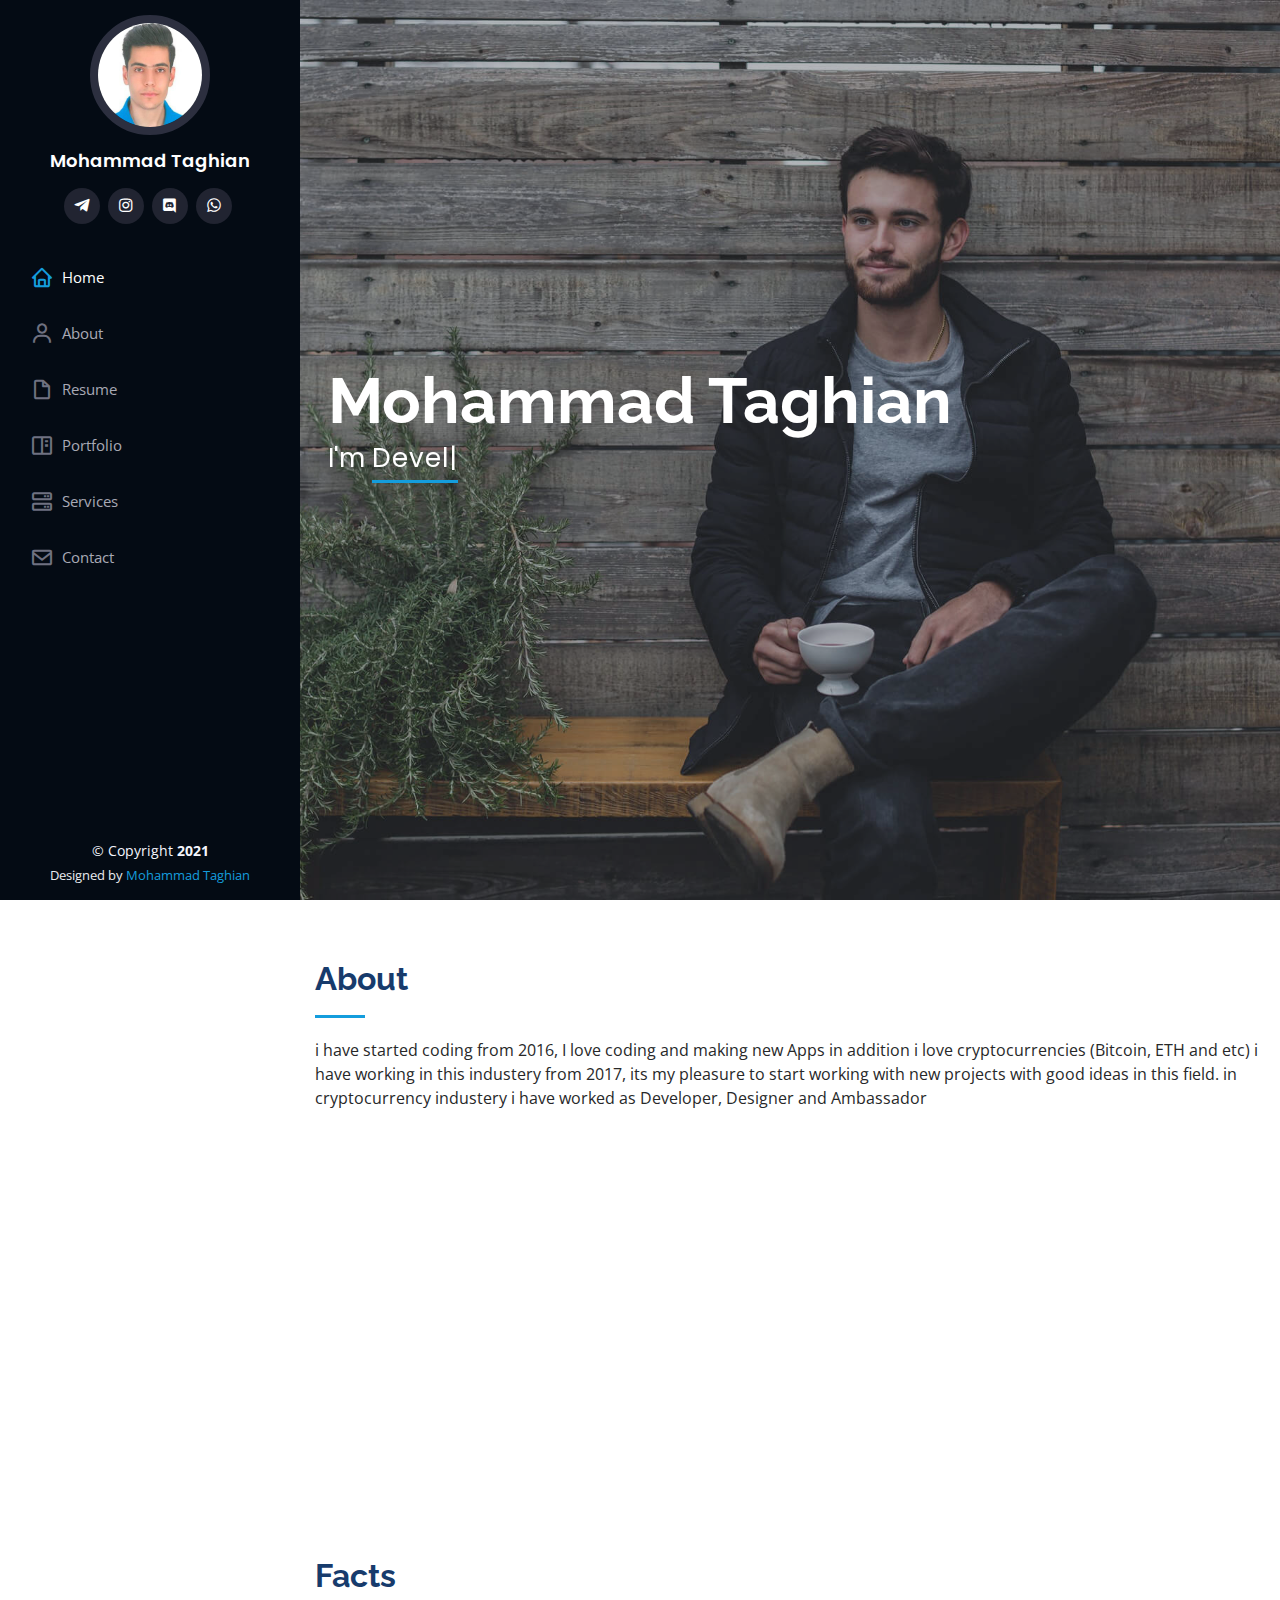
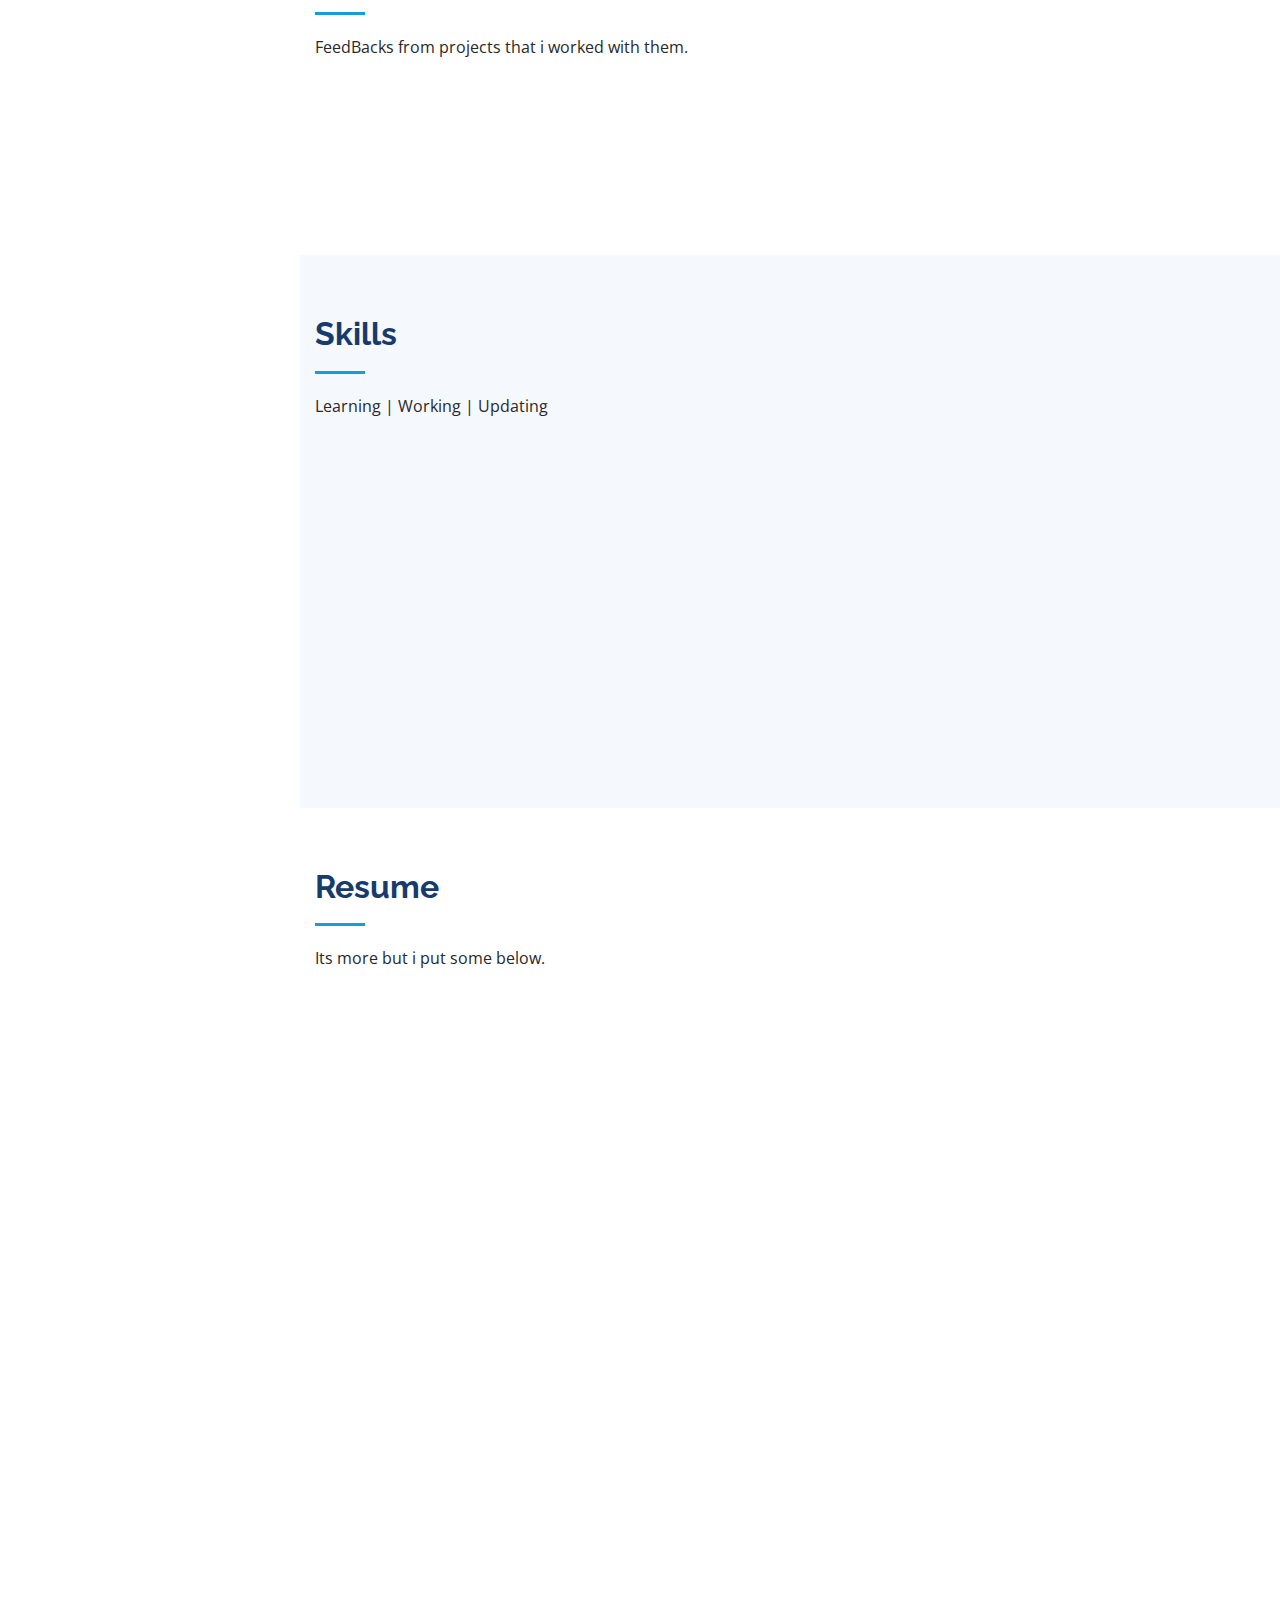
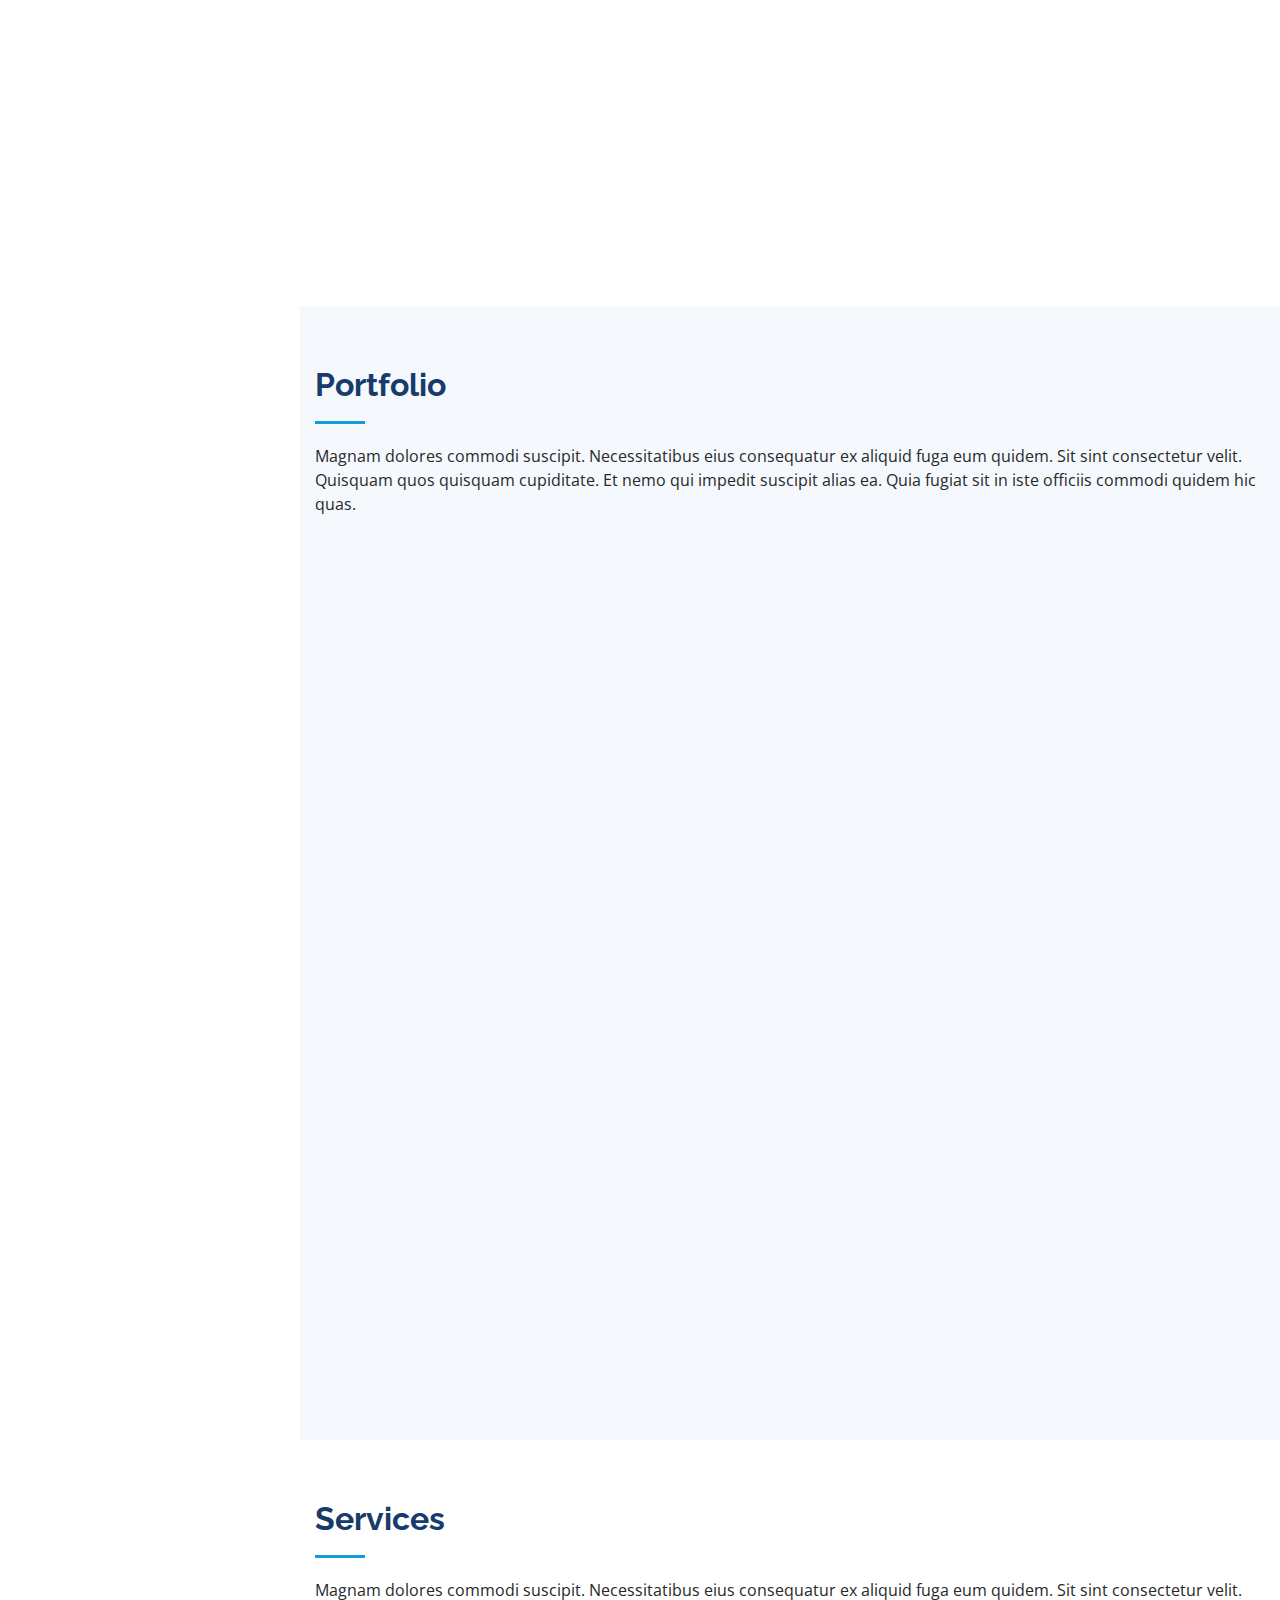
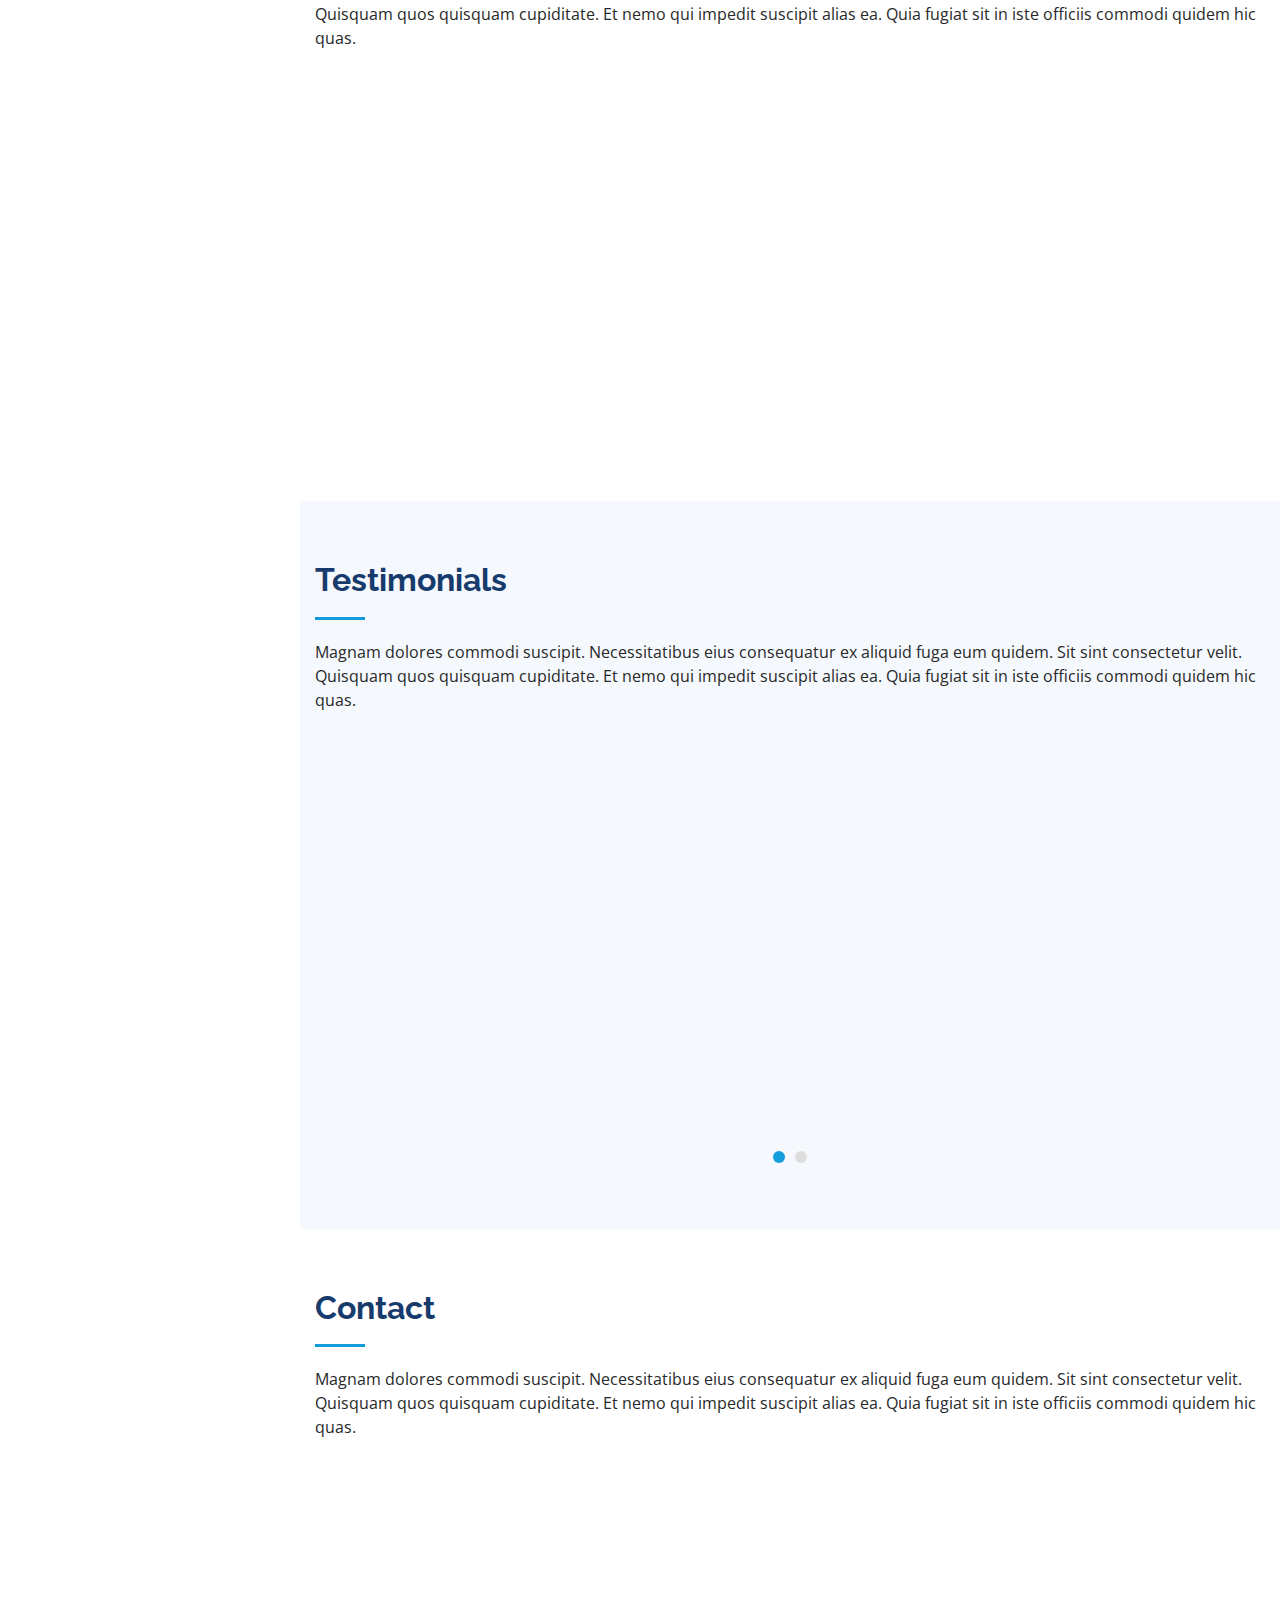
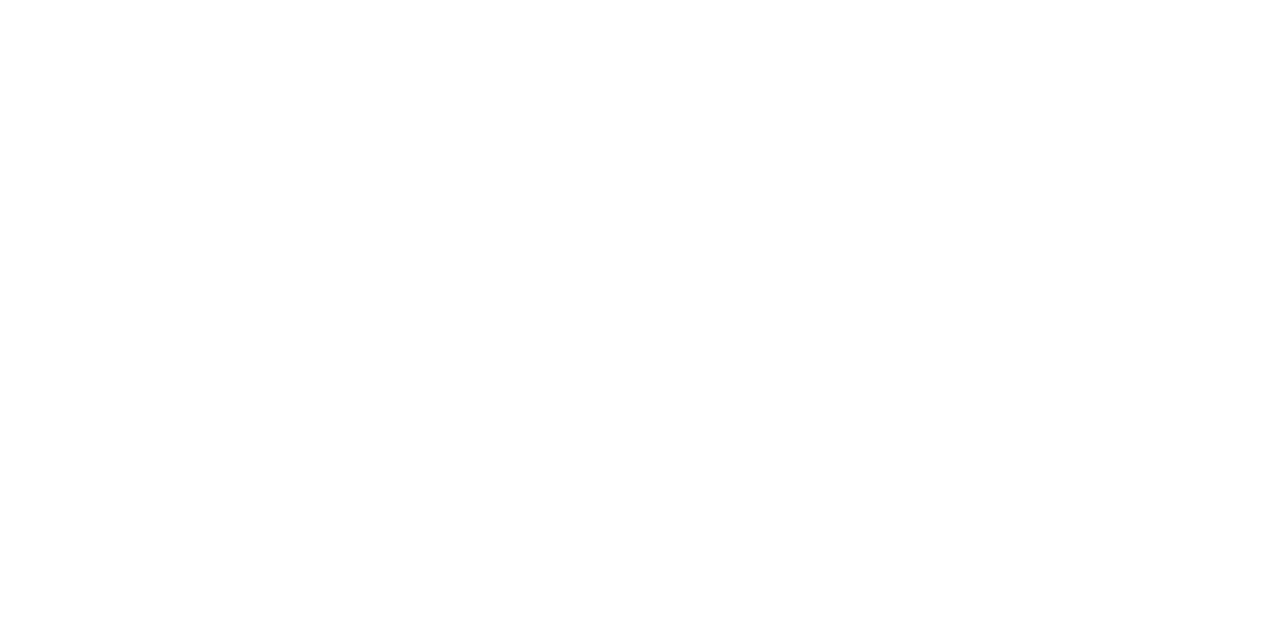
==== commit 7b85d273: "updated" ====
--- a/index.html
+++ b/index.html
@@ -2,32 +2,32 @@
 <html lang="en">
 
 <head>
-  <meta charset="utf-8">
-  <meta content="width=device-width, initial-scale=1.0" name="viewport">
-
-  <title>iPortfolio Bootstrap Template - Index</title>
-  <meta content="" name="description">
-  <meta content="" name="keywords">
-
-  <!-- Favicons -->
-  <link href="assets/img/favicon.png" rel="icon">
-  <link href="assets/img/apple-touch-icon.png" rel="apple-touch-icon">
-
-  <!-- Google Fonts -->
-  <link href="https://fonts.googleapis.com/css?family=Open+Sans:300,300i,400,400i,600,600i,700,700i|Raleway:300,300i,400,400i,500,500i,600,600i,700,700i|Poppins:300,300i,400,400i,500,500i,600,600i,700,700i" rel="stylesheet">
-
-  <!-- Vendor CSS Files -->
-  <link href="assets/vendor/bootstrap/css/bootstrap.min.css" rel="stylesheet">
-  <link href="assets/vendor/icofont/icofont.min.css" rel="stylesheet">
-  <link href="assets/vendor/boxicons/css/boxicons.min.css" rel="stylesheet">
-  <link href="assets/vendor/venobox/venobox.css" rel="stylesheet">
-  <link href="assets/vendor/owl.carousel/assets/owl.carousel.min.css" rel="stylesheet">
-  <link href="assets/vendor/aos/aos.css" rel="stylesheet">
-
-  <!-- Template Main CSS File -->
-  <link href="assets/css/style.css" rel="stylesheet">
-
-  <!-- =======================================================
+    <meta charset="utf-8">
+    <meta content="width=device-width, initial-scale=1.0" name="viewport">
+
+    <title>iPortfolio Bootstrap Template - Index</title>
+    <meta content="" name="description">
+    <meta content="" name="keywords">
+
+    <!-- Favicons -->
+    <link href="assets/img/favicon.png" rel="icon">
+    <link href="assets/img/apple-touch-icon.png" rel="apple-touch-icon">
+
+    <!-- Google Fonts -->
+    <link href="https://fonts.googleapis.com/css?family=Open+Sans:300,300i,400,400i,600,600i,700,700i|Raleway:300,300i,400,400i,500,500i,600,600i,700,700i|Poppins:300,300i,400,400i,500,500i,600,600i,700,700i" rel="stylesheet">
+
+    <!-- Vendor CSS Files -->
+    <link href="assets/vendor/bootstrap/css/bootstrap.min.css" rel="stylesheet">
+    <link href="assets/vendor/icofont/icofont.min.css" rel="stylesheet">
+    <link href="assets/vendor/boxicons/css/boxicons.min.css" rel="stylesheet">
+    <link href="assets/vendor/venobox/venobox.css" rel="stylesheet">
+    <link href="assets/vendor/owl.carousel/assets/owl.carousel.min.css" rel="stylesheet">
+    <link href="assets/vendor/aos/aos.css" rel="stylesheet">
+
+    <!-- Template Main CSS File -->
+    <link href="assets/css/style.css" rel="stylesheet">
+
+    <!-- =======================================================
   * Template Name: iPortfolio - v1.5.1
   * Template URL: https://bootstrapmade.com/iportfolio-bootstrap-portfolio-websites-template/
   * Author: BootstrapMade.com
@@ -37,620 +37,679 @@
 
 <body>
 
-  <!-- ======= Mobile nav toggle button ======= -->
-  <button type="button" class="mobile-nav-toggle d-xl-none"><i class="icofont-navigation-menu"></i></button>
-
-  <!-- ======= Header ======= -->
-  <header id="header">
-    <div class="d-flex flex-column">
-
-      <div class="profile">
-        <img src="assets/img/profile-img.jpg" alt="" class="img-fluid rounded-circle">
-        <h1 class="text-light"><a href="index.html">Alex Smith</a></h1>
-        <div class="social-links mt-3 text-center">
-          <a href="#" class="twitter"><i class="bx bxl-twitter"></i></a>
-          <a href="#" class="facebook"><i class="bx bxl-facebook"></i></a>
-          <a href="#" class="instagram"><i class="bx bxl-instagram"></i></a>
-          <a href="#" class="google-plus"><i class="bx bxl-skype"></i></a>
-          <a href="#" class="linkedin"><i class="bx bxl-linkedin"></i></a>
+    <!-- ======= Mobile nav toggle button ======= -->
+    <button type="button" class="mobile-nav-toggle d-xl-none"><i class="icofont-navigation-menu"></i></button>
+
+    <!-- ======= Header ======= -->
+    <header id="header">
+        <div class="d-flex flex-column">
+
+            <div class="profile">
+                <img src="assets/img/profile-img.jpg" alt="" class="img-fluid rounded-circle">
+                <h1 class="text-light"><a href="index.html">Mohammad Taghian</a></h1>
+                <div class="social-links mt-3 text-center">
+                    <a href="#" class="twitter"><i class="bx bxl-telegram"></i></a>
+                    <a href="#" class="instagram"><i class="bx bxl-instagram"></i></a>
+                    <a href="#" class="google-plus"><i class="bx bxl-discord"></i></a>
+                    <a href="#" class="linkedin"><i class="bx bxl-whatsapp"></i></a>
+                </div>
+            </div>
+
+            <nav class="nav-menu">
+                <ul>
+                    <li class="active"><a href="index.html"><i class="bx bx-home"></i> <span>Home</span></a></li>
+                    <li><a href="#about"><i class="bx bx-user"></i> <span>About</span></a></li>
+                    <li><a href="#resume"><i class="bx bx-file-blank"></i> <span>Resume</span></a></li>
+                    <li><a href="#portfolio"><i class="bx bx-book-content"></i> Portfolio</a></li>
+                    <li><a href="#services"><i class="bx bx-server"></i> Services</a></li>
+                    <li><a href="#contact"><i class="bx bx-envelope"></i> Contact</a></li>
+
+                </ul>
+            </nav>
+            <!-- .nav-menu -->
+            <button type="button" class="mobile-nav-toggle d-xl-none"><i class="icofont-navigation-menu"></i></button>
+
         </div>
-      </div>
-
-      <nav class="nav-menu">
-        <ul>
-          <li class="active"><a href="index.html"><i class="bx bx-home"></i> <span>Home</span></a></li>
-          <li><a href="#about"><i class="bx bx-user"></i> <span>About</span></a></li>
-          <li><a href="#resume"><i class="bx bx-file-blank"></i> <span>Resume</span></a></li>
-          <li><a href="#portfolio"><i class="bx bx-book-content"></i> Portfolio</a></li>
-          <li><a href="#services"><i class="bx bx-server"></i> Services</a></li>
-          <li><a href="#contact"><i class="bx bx-envelope"></i> Contact</a></li>
-
-        </ul>
-      </nav><!-- .nav-menu -->
-      <button type="button" class="mobile-nav-toggle d-xl-none"><i class="icofont-navigation-menu"></i></button>
-
-    </div>
-  </header><!-- End Header -->
-
-  <!-- ======= Hero Section ======= -->
-  <section id="hero" class="d-flex flex-column justify-content-center align-items-center">
-    <div class="hero-container" data-aos="fade-in">
-      <h1>Alex Smith</h1>
-      <p>I'm <span class="typed" data-typed-items="Designer, Developer, Freelancer, Photographer"></span></p>
-    </div>
-  </section><!-- End Hero -->
-
-  <main id="main">
-
-    <!-- ======= About Section ======= -->
-    <section id="about" class="about">
-      <div class="container">
-
-        <div class="section-title">
-          <h2>About</h2>
-          <p>Magnam dolores commodi suscipit. Necessitatibus eius consequatur ex aliquid fuga eum quidem. Sit sint consectetur velit. Quisquam quos quisquam cupiditate. Et nemo qui impedit suscipit alias ea. Quia fugiat sit in iste officiis commodi quidem hic quas.</p>
+    </header>
+    <!-- End Header -->
+
+    <!-- ======= Hero Section ======= -->
+    <section id="hero" class="d-flex flex-column justify-content-center align-items-center">
+        <div class="hero-container" data-aos="fade-in">
+            <h1>Mohammad Taghian</h1>
+            <p>I'm <span class="typed" data-typed-items="Developer, Designer, Freelancer, CM"></span></p>
         </div>
-
-        <div class="row">
-          <div class="col-lg-4" data-aos="fade-right">
-            <img src="assets/img/profile-img.jpg" class="img-fluid" alt="">
-          </div>
-          <div class="col-lg-8 pt-4 pt-lg-0 content" data-aos="fade-left">
-            <h3>UI/UX Designer &amp; Web Developer.</h3>
-            <p class="font-italic">
-              Lorem ipsum dolor sit amet, consectetur adipiscing elit, sed do eiusmod tempor incididunt ut labore et dolore
-              magna aliqua.
-            </p>
-            <div class="row">
-              <div class="col-lg-6">
-                <ul>
-                  <li><i class="icofont-rounded-right"></i> <strong>Birthday:</strong> 1 May 1995</li>
-                  <li><i class="icofont-rounded-right"></i> <strong>Website:</strong> www.example.com</li>
-                  <li><i class="icofont-rounded-right"></i> <strong>Phone:</strong> +123 456 7890</li>
-                  <li><i class="icofont-rounded-right"></i> <strong>City:</strong> City : New York, USA</li>
-                </ul>
-              </div>
-              <div class="col-lg-6">
-                <ul>
-                  <li><i class="icofont-rounded-right"></i> <strong>Age:</strong> 30</li>
-                  <li><i class="icofont-rounded-right"></i> <strong>Degree:</strong> Master</li>
-                  <li><i class="icofont-rounded-right"></i> <strong>PhEmailone:</strong> email@example.com</li>
-                  <li><i class="icofont-rounded-right"></i> <strong>Freelance:</strong> Available</li>
-                </ul>
-              </div>
-            </div>
-            <p>
-              Officiis eligendi itaque labore et dolorum mollitia officiis optio vero. Quisquam sunt adipisci omnis et ut. Nulla accusantium dolor incidunt officia tempore. Et eius omnis.
-              Cupiditate ut dicta maxime officiis quidem quia. Sed et consectetur qui quia repellendus itaque neque. Aliquid amet quidem ut quaerat cupiditate. Ab et eum qui repellendus omnis culpa magni laudantium dolores.
-            </p>
-          </div>
+    </section>
+    <!-- End Hero -->
+
+    <main id="main">
+
+        <!-- ======= About Section ======= -->
+        <section id="about" class="about">
+            <div class="container">
+
+                <div class="section-title">
+                    <h2>About</h2>
+                    <p>
+                        <!-- Im Mohammad Taghian<br> > Date of birth: 2000-4-30<br> -->i have started coding from 2016, I love coding and making new Apps in addition i love cryptocurrencies (Bitcoin, ETH and etc) i have working in this industery from 2017, its my pleasure to start working with new projects with good
+                        ideas in this field. in cryptocurrency industery i have worked as Developer, Designer and Ambassador</p>
+                </div>
+
+                <div class="row">
+                    <div class="col-lg-4" data-aos="fade-right">
+                        <img src="assets/img/profile-img.jpg" class="img-fluid" alt="">
+                    </div>
+                    <div class="col-lg-8 pt-4 pt-lg-0 content" data-aos="fade-left">
+                        <h3>Developer, UI/UX Designer, CM</h3>
+                        <p class="font-italic">
+                            im Web Developer, Cryptocurrency Developer, UI/UX designer, Ambassador.
+                        </p>
+                        <div class="row">
+                            <div class="col-lg-6">
+                                <ul>
+                                    <li><i class="icofont-rounded-right"></i> <strong>Birthday:</strong> 30 April 2000</li>
+                                    <li><i class="icofont-rounded-right"></i> <strong>Website:</strong> mohammadtaghian.github.io</li>
+                                    <li><i class="icofont-rounded-right"></i> <strong>Phone:</strong> +98 914 038 4695</li>
+                                    <li><i class="icofont-rounded-right"></i> <strong>City:</strong> City : Isfahan , IR</li>
+                                </ul>
+                            </div>
+                            <div class="col-lg-6">
+                                <ul>
+                                    <li><i class="icofont-rounded-right"></i> <strong>Age:</strong> 21</li>
+                                    <li><i class="icofont-rounded-right"></i> <strong>Degree:</strong> Master</li>
+                                    <li><i class="icofont-rounded-right"></i> <strong>PhEmailone:</strong> mohammadtag7997@gmail.com</li>
+                                    <li><i class="icofont-rounded-right"></i> <strong>Freelance:</strong> Available</li>
+                                </ul>
+                            </div>
+                        </div>
+                        <p>
+                            <!-- Officiis eligendi itaque labore et dolorum mollitia officiis optio vero. Quisquam sunt adipisci omnis et ut. Nulla accusantium dolor incidunt officia tempore. Et eius omnis. Cupiditate ut dicta maxime officiis quidem quia. Sed et consectetur qui quia
+                            repellendus itaque neque. Aliquid amet quidem ut quaerat cupiditate. Ab et eum qui repellendus omnis culpa magni laudantium dolores. -->
+                        </p>
+                    </div>
+                </div>
+
+            </div>
+        </section>
+        <!-- End About Section -->
+
+        <!-- ======= Facts Section ======= -->
+        <section id="facts" class="facts">
+            <div class="container">
+
+                <div class="section-title">
+                    <h2>Facts</h2>
+                    <p>FeedBacks from projects that i worked with them.</p>
+                </div>
+
+                <div class="row no-gutters">
+
+                    <div class="col-lg-3 col-md-6 d-md-flex align-items-md-stretch" data-aos="fade-up">
+                        <div class="count-box">
+                            <i class="icofont-simple-smile"></i>
+                            <span data-toggle="counter-up">100</span>
+                            <p><strong>Happy Clients</strong> </p>
+                        </div>
+                    </div>
+
+                    <div class="col-lg-3 col-md-6 d-md-flex align-items-md-stretch" data-aos="fade-up" data-aos-delay="100">
+                        <div class="count-box">
+                            <i class="icofont-document-folder"></i>
+                            <span data-toggle="counter-up">100</span>
+                            <p><strong>Projects</strong> </p>
+                        </div>
+                    </div>
+
+                    <div class="col-lg-3 col-md-6 d-md-flex align-items-md-stretch" data-aos="fade-up" data-aos-delay="200">
+                        <div class="count-box">
+                            <i class="icofont-live-support"></i>
+                            <span data-toggle="counter-up">3,500</span>
+                            <p><strong>Hours Of Support</strong> </p>
+                        </div>
+                    </div>
+
+                    <div class="col-lg-3 col-md-6 d-md-flex align-items-md-stretch" data-aos="fade-up" data-aos-delay="300">
+                        <div class="count-box">
+                            <i class="icofont-users-alt-5"></i>
+                            <span data-toggle="counter-up">15</span>
+                            <p><strong>Hard Workers</strong> </p>
+                        </div>
+                    </div>
+
+                </div>
+
+            </div>
+        </section>
+        <!-- End Facts Section -->
+
+        <!-- ======= Skills Section ======= -->
+        <section id="skills" class="skills section-bg">
+            <div class="container">
+
+                <div class="section-title">
+                    <h2>Skills</h2>
+                    <p>Learning | Working | Updating</p>
+                </div>
+
+                <div class="row skills-content">
+
+                    <div class="col-lg-6" data-aos="fade-up">
+
+                        <div class="progress">
+                            <span class="skill">HTML <i class="val">96%</i></span>
+                            <div class="progress-bar-wrap">
+                                <div class="progress-bar" role="progressbar" aria-valuenow="96" aria-valuemin="0" aria-valuemax="100"></div>
+                            </div>
+                        </div>
+
+                        <div class="progress">
+                            <span class="skill">CSS <i class="val">90%</i></span>
+                            <div class="progress-bar-wrap">
+                                <div class="progress-bar" role="progressbar" aria-valuenow="90" aria-valuemin="0" aria-valuemax="100"></div>
+                            </div>
+                        </div>
+
+                        <div class="progress">
+                            <span class="skill">Java Script <i class="val">75%</i></span>
+                            <div class="progress-bar-wrap">
+                                <div class="progress-bar" role="progressbar" aria-valuenow="75" aria-valuemin="0" aria-valuemax="100"></div>
+                            </div>
+                        </div>
+                        <div class="progress">
+                            <span class="skill">React <i class="val">77%</i></span>
+                            <div class="progress-bar-wrap">
+                                <div class="progress-bar" role="progressbar" aria-valuenow="80" aria-valuemin="0" aria-valuemax="100"></div>
+                            </div>
+                        </div>
+                        <div class="progress">
+                            <span class="skill">Type Script<i class="val">30%</i></span>
+                            <div class="progress-bar-wrap">
+                                <div class="progress-bar" role="progressbar" aria-valuenow="30" aria-valuemin="0" aria-valuemax="100"></div>
+                            </div>
+                        </div>
+
+                        <div class="progress">
+                            <span class="skill">C#<i class="val">20%</i></span>
+                            <div class="progress-bar-wrap">
+                                <div class="progress-bar" role="progressbar" aria-valuenow="20" aria-valuemin="0" aria-valuemax="100"></div>
+                            </div>
+                        </div>
+
+
+
+                    </div>
+
+                    <div class="col-lg-6" data-aos="fade-up" data-aos-delay="100">
+
+
+
+                        <div class="progress">
+                            <span class="skill">WordPress/CMS <i class="val">99%</i></span>
+                            <div class="progress-bar-wrap">
+                                <div class="progress-bar" role="progressbar" aria-valuenow="99" aria-valuemin="0" aria-valuemax="100"></div>
+                            </div>
+                        </div>
+
+                        <div class="progress">
+                            <span class="skill">Bootstrap <i class="val">70%</i></span>
+                            <div class="progress-bar-wrap">
+                                <div class="progress-bar" role="progressbar" aria-valuenow="70" aria-valuemin="0" aria-valuemax="100"></div>
+                            </div>
+                        </div>
+
+                        <div class="progress">
+                            <span class="skill">Photoshop <i class="val">80%</i></span>
+                            <div class="progress-bar-wrap">
+                                <div class="progress-bar" role="progressbar" aria-valuenow="80" aria-valuemin="0" aria-valuemax="100"></div>
+                            </div>
+                        </div>
+
+                        <div class="progress">
+                            <span class="skill">Illustrator <i class="val">60%</i></span>
+                            <div class="progress-bar-wrap">
+                                <div class="progress-bar" role="progressbar" aria-valuenow="60" aria-valuemin="0" aria-valuemax="100"></div>
+                            </div>
+                        </div>
+
+                        <div class="progress">
+                            <span class="skill">Adobe XD <i class="val">50%</i></span>
+                            <div class="progress-bar-wrap">
+                                <div class="progress-bar" role="progressbar" aria-valuenow="50" aria-valuemin="0" aria-valuemax="100"></div>
+                            </div>
+                        </div>
+
+                        <div class="progress">
+                            <span class="skill">Ambassador <i class="val">97%</i></span>
+                            <div class="progress-bar-wrap">
+                                <div class="progress-bar" role="progressbar" aria-valuenow="97" aria-valuemin="0" aria-valuemax="100"></div>
+                            </div>
+                        </div>
+
+
+                    </div>
+
+                </div>
+
+            </div>
+        </section>
+        <!-- End Skills Section -->
+
+        <!-- ======= Resume Section ======= -->
+        <section id="resume" class="resume">
+            <div class="container">
+
+                <div class="section-title">
+                    <h2>Resume</h2>
+                    <p>Its more but i put some below.</p>
+                </div>
+
+                <div class="row">
+                    <div class="col-lg-6" data-aos="fade-up">
+                        <h3 class="resume-title">Sumary</h3>
+                        <div class="resume-item pb-0">
+                            <h4>Mohammad Taghian</h4>
+                            <p><em>Innovative and deadline-driven Graphic Designer with 3+ years of experience designing and developing user-centered digital/print marketing material from initial concept to final, polished deliverable.</em></p>
+                            <ul>
+                                <li>Portland par 127,Orlando, FL</li>
+                                <li>(123) 456-7891</li>
+                                <li>alice.barkley@example.com</li>
+                            </ul>
+                        </div>
+
+                        <h3 class="resume-title">Education</h3>
+                        <div class="resume-item">
+                            <h4>Master of Fine Arts &amp; Graphic Design</h4>
+                            <h5>2015 - 2016</h5>
+                            <p><em>Rochester Institute of Technology, Rochester, NY</em></p>
+                            <p>Qui deserunt veniam. Et sed aliquam labore tempore sed quisquam iusto autem sit. Ea vero voluptatum qui ut dignissimos deleniti nerada porti sand markend</p>
+                        </div>
+                        <div class="resume-item">
+                            <h4>Bachelor of Fine Arts &amp; Graphic Design</h4>
+                            <h5>2010 - 2014</h5>
+                            <p><em>Rochester Institute of Technology, Rochester, NY</em></p>
+                            <p>Quia nobis sequi est occaecati aut. Repudiandae et iusto quae reiciendis et quis Eius vel ratione eius unde vitae rerum voluptates asperiores voluptatem Earum molestiae consequatur neque etlon sader mart dila</p>
+                        </div>
+                    </div>
+                    <div class="col-lg-6" data-aos="fade-up" data-aos-delay="100">
+                        <h3 class="resume-title">Professional Experience</h3>
+                        <div class="resume-item">
+                            <h4>Senior graphic design specialist</h4>
+                            <h5>2019 - Present</h5>
+                            <p><em>Experion, New York, NY </em></p>
+                            <ul>
+                                <li>Lead in the design, development, and implementation of the graphic, layout, and production communication materials</li>
+                                <li>Delegate tasks to the 7 members of the design team and provide counsel on all aspects of the project. </li>
+                                <li>Supervise the assessment of all graphic materials in order to ensure quality and accuracy of the design</li>
+                                <li>Oversee the efficient use of production project budgets ranging from $2,000 - $25,000</li>
+                            </ul>
+                        </div>
+                        <div class="resume-item">
+                            <h4>Graphic design specialist</h4>
+                            <h5>2017 - 2018</h5>
+                            <p><em>Stepping Stone Advertising, New York, NY</em></p>
+                            <ul>
+                                <li>Developed numerous marketing programs (logos, brochures,infographics, presentations, and advertisements).</li>
+                                <li>Managed up to 5 projects or tasks at a given time while under pressure</li>
+                                <li>Recommended and consulted with clients on the most appropriate graphic design</li>
+                                <li>Created 4+ design presentations and proposals a month for clients and account managers</li>
+                            </ul>
+                        </div>
+                    </div>
+                </div>
+
+            </div>
+        </section>
+        <!-- End Resume Section -->
+
+        <!-- ======= Portfolio Section ======= -->
+        <section id="portfolio" class="portfolio section-bg">
+            <div class="container">
+
+                <div class="section-title">
+                    <h2>Portfolio</h2>
+                    <p>Magnam dolores commodi suscipit. Necessitatibus eius consequatur ex aliquid fuga eum quidem. Sit sint consectetur velit. Quisquam quos quisquam cupiditate. Et nemo qui impedit suscipit alias ea. Quia fugiat sit in iste officiis commodi
+                        quidem hic quas.</p>
+                </div>
+
+                <div class="row" data-aos="fade-up">
+                    <div class="col-lg-12 d-flex justify-content-center">
+                        <ul id="portfolio-flters">
+                            <li data-filter="*" class="filter-active">All</li>
+                            <li data-filter=".filter-app">App</li>
+                            <li data-filter=".filter-card">Card</li>
+                            <li data-filter=".filter-web">Web</li>
+                        </ul>
+                    </div>
+                </div>
+
+                <div class="row portfolio-container" data-aos="fade-up" data-aos-delay="100">
+
+                    <div class="col-lg-4 col-md-6 portfolio-item filter-app">
+                        <div class="portfolio-wrap">
+                            <img src="assets/img/portfolio/portfolio-1.jpg" class="img-fluid" alt="">
+                            <div class="portfolio-links">
+                                <a href="assets/img/portfolio/portfolio-1.jpg" data-gall="portfolioGallery" class="venobox" title="App 1"><i class="bx bx-plus"></i></a>
+                                <a href="portfolio-details.html" title="More Details"><i class="bx bx-link"></i></a>
+                            </div>
+                        </div>
+                    </div>
+
+                    <div class="col-lg-4 col-md-6 portfolio-item filter-web">
+                        <div class="portfolio-wrap">
+                            <img src="assets/img/portfolio/portfolio-2.jpg" class="img-fluid" alt="">
+                            <div class="portfolio-links">
+                                <a href="assets/img/portfolio/portfolio-2.jpg" data-gall="portfolioGallery" class="venobox" title="Web 3"><i class="bx bx-plus"></i></a>
+                                <a href="portfolio-details.html" title="More Details"><i class="bx bx-link"></i></a>
+                            </div>
+                        </div>
+                    </div>
+
+                    <div class="col-lg-4 col-md-6 portfolio-item filter-app">
+                        <div class="portfolio-wrap">
+                            <img src="assets/img/portfolio/portfolio-3.jpg" class="img-fluid" alt="">
+                            <div class="portfolio-links">
+                                <a href="assets/img/portfolio/portfolio-3.jpg" data-gall="portfolioGallery" class="venobox" title="App 2"><i class="bx bx-plus"></i></a>
+                                <a href="portfolio-details.html" title="More Details"><i class="bx bx-link"></i></a>
+                            </div>
+                        </div>
+                    </div>
+
+                    <div class="col-lg-4 col-md-6 portfolio-item filter-card">
+                        <div class="portfolio-wrap">
+                            <img src="assets/img/portfolio/portfolio-4.jpg" class="img-fluid" alt="">
+                            <div class="portfolio-links">
+                                <a href="assets/img/portfolio/portfolio-4.jpg" data-gall="portfolioGallery" class="venobox" title="Card 2"><i class="bx bx-plus"></i></a>
+                                <a href="portfolio-details.html" title="More Details"><i class="bx bx-link"></i></a>
+                            </div>
+                        </div>
+                    </div>
+
+                    <div class="col-lg-4 col-md-6 portfolio-item filter-web">
+                        <div class="portfolio-wrap">
+                            <img src="assets/img/portfolio/portfolio-5.jpg" class="img-fluid" alt="">
+                            <div class="portfolio-links">
+                                <a href="assets/img/portfolio/portfolio-5.jpg" data-gall="portfolioGallery" class="venobox" title="Web 2"><i class="bx bx-plus"></i></a>
+                                <a href="portfolio-details.html" title="More Details"><i class="bx bx-link"></i></a>
+                            </div>
+                        </div>
+                    </div>
+
+                    <div class="col-lg-4 col-md-6 portfolio-item filter-app">
+                        <div class="portfolio-wrap">
+                            <img src="assets/img/portfolio/portfolio-6.jpg" class="img-fluid" alt="">
+                            <div class="portfolio-links">
+                                <a href="assets/img/portfolio/portfolio-6.jpg" data-gall="portfolioGallery" class="venobox" title="App 3"><i class="bx bx-plus"></i></a>
+                                <a href="portfolio-details.html" title="More Details"><i class="bx bx-link"></i></a>
+                            </div>
+                        </div>
+                    </div>
+
+                    <div class="col-lg-4 col-md-6 portfolio-item filter-card">
+                        <div class="portfolio-wrap">
+                            <img src="assets/img/portfolio/portfolio-7.jpg" class="img-fluid" alt="">
+                            <div class="portfolio-links">
+                                <a href="assets/img/portfolio/portfolio-7.jpg" data-gall="portfolioGallery" class="venobox" title="Card 1"><i class="bx bx-plus"></i></a>
+                                <a href="portfolio-details.html" title="More Details"><i class="bx bx-link"></i></a>
+                            </div>
+                        </div>
+                    </div>
+
+                    <div class="col-lg-4 col-md-6 portfolio-item filter-card">
+                        <div class="portfolio-wrap">
+                            <img src="assets/img/portfolio/portfolio-8.jpg" class="img-fluid" alt="">
+                            <div class="portfolio-links">
+                                <a href="assets/img/portfolio/portfolio-8.jpg" data-gall="portfolioGallery" class="venobox" title="Card 3"><i class="bx bx-plus"></i></a>
+                                <a href="portfolio-details.html" title="More Details"><i class="bx bx-link"></i></a>
+                            </div>
+                        </div>
+                    </div>
+
+                    <div class="col-lg-4 col-md-6 portfolio-item filter-web">
+                        <div class="portfolio-wrap">
+                            <img src="assets/img/portfolio/portfolio-9.jpg" class="img-fluid" alt="">
+                            <div class="portfolio-links">
+                                <a href="assets/img/portfolio/portfolio-9.jpg" data-gall="portfolioGallery" class="venobox" title="Web 3"><i class="bx bx-plus"></i></a>
+                                <a href="portfolio-details.html" title="More Details"><i class="bx bx-link"></i></a>
+                            </div>
+                        </div>
+                    </div>
+
+                </div>
+
+            </div>
+        </section>
+        <!-- End Portfolio Section -->
+
+        <!-- ======= Services Section ======= -->
+        <section id="services" class="services">
+            <div class="container">
+
+                <div class="section-title">
+                    <h2>Services</h2>
+                    <p>Magnam dolores commodi suscipit. Necessitatibus eius consequatur ex aliquid fuga eum quidem. Sit sint consectetur velit. Quisquam quos quisquam cupiditate. Et nemo qui impedit suscipit alias ea. Quia fugiat sit in iste officiis commodi
+                        quidem hic quas.</p>
+                </div>
+
+                <div class="row">
+                    <div class="col-lg-4 col-md-6 icon-box" data-aos="fade-up">
+                        <div class="icon"><i class="icofont-computer"></i></div>
+                        <h4 class="title"><a href="">Lorem Ipsum</a></h4>
+                        <p class="description">Voluptatum deleniti atque corrupti quos dolores et quas molestias excepturi sint occaecati cupiditate non provident</p>
+                    </div>
+                    <div class="col-lg-4 col-md-6 icon-box" data-aos="fade-up" data-aos-delay="100">
+                        <div class="icon"><i class="icofont-chart-bar-graph"></i></div>
+                        <h4 class="title"><a href="">Dolor Sitema</a></h4>
+                        <p class="description">Minim veniam, quis nostrud exercitation ullamco laboris nisi ut aliquip ex ea commodo consequat tarad limino ata</p>
+                    </div>
+                    <div class="col-lg-4 col-md-6 icon-box" data-aos="fade-up" data-aos-delay="200">
+                        <div class="icon"><i class="icofont-earth"></i></div>
+                        <h4 class="title"><a href="">Sed ut perspiciatis</a></h4>
+                        <p class="description">Duis aute irure dolor in reprehenderit in voluptate velit esse cillum dolore eu fugiat nulla pariatur</p>
+                    </div>
+                    <div class="col-lg-4 col-md-6 icon-box" data-aos="fade-up" data-aos-delay="300">
+                        <div class="icon"><i class="icofont-image"></i></div>
+                        <h4 class="title"><a href="">Magni Dolores</a></h4>
+                        <p class="description">Excepteur sint occaecat cupidatat non proident, sunt in culpa qui officia deserunt mollit anim id est laborum</p>
+                    </div>
+                    <div class="col-lg-4 col-md-6 icon-box" data-aos="fade-up" data-aos-delay="400">
+                        <div class="icon"><i class="icofont-settings"></i></div>
+                        <h4 class="title"><a href="">Nemo Enim</a></h4>
+                        <p class="description">At vero eos et accusamus et iusto odio dignissimos ducimus qui blanditiis praesentium voluptatum deleniti atque</p>
+                    </div>
+                    <div class="col-lg-4 col-md-6 icon-box" data-aos="fade-up" data-aos-delay="500">
+                        <div class="icon"><i class="icofont-tasks-alt"></i></div>
+                        <h4 class="title"><a href="">Eiusmod Tempor</a></h4>
+                        <p class="description">Et harum quidem rerum facilis est et expedita distinctio. Nam libero tempore, cum soluta nobis est eligendi</p>
+                    </div>
+                </div>
+
+            </div>
+        </section>
+        <!-- End Services Section -->
+
+        <!-- ======= Testimonials Section ======= -->
+        <section id="testimonials" class="testimonials section-bg">
+            <div class="container">
+
+                <div class="section-title">
+                    <h2>Testimonials</h2>
+                    <p>Magnam dolores commodi suscipit. Necessitatibus eius consequatur ex aliquid fuga eum quidem. Sit sint consectetur velit. Quisquam quos quisquam cupiditate. Et nemo qui impedit suscipit alias ea. Quia fugiat sit in iste officiis commodi
+                        quidem hic quas.</p>
+                </div>
+
+                <div class="owl-carousel testimonials-carousel">
+
+                    <div class="testimonial-item" data-aos="fade-up">
+                        <p>
+                            <i class="bx bxs-quote-alt-left quote-icon-left"></i> Proin iaculis purus consequat sem cure digni ssim donec porttitora entum suscipit rhoncus. Accusantium quam, ultricies eget id, aliquam eget nibh et. Maecen aliquam, risus
+                            at semper.
+                            <i class="bx bxs-quote-alt-right quote-icon-right"></i>
+                        </p>
+                        <img src="assets/img/testimonials/testimonials-1.jpg" class="testimonial-img" alt="">
+                        <h3>Saul Goodman</h3>
+                        <h4>Ceo &amp; Founder</h4>
+                    </div>
+
+                    <div class="testimonial-item" data-aos="fade-up" data-aos-delay="100">
+                        <p>
+                            <i class="bx bxs-quote-alt-left quote-icon-left"></i> Export tempor illum tamen malis malis eram quae irure esse labore quem cillum quid cillum eram malis quorum velit fore eram velit sunt aliqua noster fugiat irure amet legam
+                            anim culpa.
+                            <i class="bx bxs-quote-alt-right quote-icon-right"></i>
+                        </p>
+                        <img src="assets/img/testimonials/testimonials-2.jpg" class="testimonial-img" alt="">
+                        <h3>Sara Wilsson</h3>
+                        <h4>Designer</h4>
+                    </div>
+
+                    <div class="testimonial-item" data-aos="fade-up" data-aos-delay="200">
+                        <p>
+                            <i class="bx bxs-quote-alt-left quote-icon-left"></i> Enim nisi quem export duis labore cillum quae magna enim sint quorum nulla quem veniam duis minim tempor labore quem eram duis noster aute amet eram fore quis sint minim.
+                            <i class="bx bxs-quote-alt-right quote-icon-right"></i>
+                        </p>
+                        <img src="assets/img/testimonials/testimonials-3.jpg" class="testimonial-img" alt="">
+                        <h3>Jena Karlis</h3>
+                        <h4>Store Owner</h4>
+                    </div>
+
+                    <div class="testimonial-item" data-aos="fade-up" data-aos-delay="300">
+                        <p>
+                            <i class="bx bxs-quote-alt-left quote-icon-left"></i> Fugiat enim eram quae cillum dolore dolor amet nulla culpa multos export minim fugiat minim velit minim dolor enim duis veniam ipsum anim magna sunt elit fore quem dolore
+                            labore illum veniam.
+                            <i class="bx bxs-quote-alt-right quote-icon-right"></i>
+                        </p>
+                        <img src="assets/img/testimonials/testimonials-4.jpg" class="testimonial-img" alt="">
+                        <h3>Matt Brandon</h3>
+                        <h4>Freelancer</h4>
+                    </div>
+
+                    <div class="testimonial-item" data-aos="fade-up" data-aos-delay="400">
+                        <p>
+                            <i class="bx bxs-quote-alt-left quote-icon-left"></i> Quis quorum aliqua sint quem legam fore sunt eram irure aliqua veniam tempor noster veniam enim culpa labore duis sunt culpa nulla illum cillum fugiat legam esse veniam
+                            culpa fore nisi cillum quid.
+                            <i class="bx bxs-quote-alt-right quote-icon-right"></i>
+                        </p>
+                        <img src="assets/img/testimonials/testimonials-5.jpg" class="testimonial-img" alt="">
+                        <h3>John Larson</h3>
+                        <h4>Entrepreneur</h4>
+                    </div>
+
+                </div>
+
+            </div>
+        </section>
+        <!-- End Testimonials Section -->
+
+        <!-- ======= Contact Section ======= -->
+        <section id="contact" class="contact">
+            <div class="container">
+
+                <div class="section-title">
+                    <h2>Contact</h2>
+                    <p>Magnam dolores commodi suscipit. Necessitatibus eius consequatur ex aliquid fuga eum quidem. Sit sint consectetur velit. Quisquam quos quisquam cupiditate. Et nemo qui impedit suscipit alias ea. Quia fugiat sit in iste officiis commodi
+                        quidem hic quas.</p>
+                </div>
+
+                <div class="row" data-aos="fade-in">
+
+                    <div class="col-lg-5 d-flex align-items-stretch">
+                        <div class="info">
+                            <div class="address">
+                                <i class="icofont-google-map"></i>
+                                <h4>Location:</h4>
+                                <p>A108 Adam Street, New York, NY 535022</p>
+                            </div>
+
+                            <div class="email">
+                                <i class="icofont-envelope"></i>
+                                <h4>Email:</h4>
+                                <p>info@example.com</p>
+                            </div>
+
+                            <div class="phone">
+                                <i class="icofont-phone"></i>
+                                <h4>Call:</h4>
+                                <p>+1 5589 55488 55s</p>
+                            </div>
+
+                            <iframe src="https://www.google.com/maps/embed?pb=!1m14!1m8!1m3!1d12097.433213460943!2d-74.0062269!3d40.7101282!3m2!1i1024!2i768!4f13.1!3m3!1m2!1s0x0%3A0xb89d1fe6bc499443!2sDowntown+Conference+Center!5e0!3m2!1smk!2sbg!4v1539943755621" frameborder="0"
+                                style="border:0; width: 100%; height: 290px;" allowfullscreen></iframe>
+                        </div>
+
+                    </div>
+
+                    <div class="col-lg-7 mt-5 mt-lg-0 d-flex align-items-stretch">
+                        <form action="forms/contact.php" method="post" role="form" class="php-email-form">
+                            <div class="form-row">
+                                <div class="form-group col-md-6">
+                                    <label for="name">Your Name</label>
+                                    <input type="text" name="name" class="form-control" id="name" data-rule="minlen:4" data-msg="Please enter at least 4 chars" />
+                                    <div class="validate"></div>
+                                </div>
+                                <div class="form-group col-md-6">
+                                    <label for="name">Your Email</label>
+                                    <input type="email" class="form-control" name="email" id="email" data-rule="email" data-msg="Please enter a valid email" />
+                                    <div class="validate"></div>
+                                </div>
+                            </div>
+                            <div class="form-group">
+                                <label for="name">Subject</label>
+                                <input type="text" class="form-control" name="subject" id="subject" data-rule="minlen:4" data-msg="Please enter at least 8 chars of subject" />
+                                <div class="validate"></div>
+                            </div>
+                            <div class="form-group">
+                                <label for="name">Message</label>
+                                <textarea class="form-control" name="message" rows="10" data-rule="required" data-msg="Please write something for us"></textarea>
+                                <div class="validate"></div>
+                            </div>
+                            <div class="mb-3">
+                                <div class="loading">Loading</div>
+                                <div class="error-message"></div>
+                                <div class="sent-message">Your message has been sent. Thank you!</div>
+                            </div>
+                            <div class="text-center"><button type="submit">Send Message</button></div>
+                        </form>
+                    </div>
+
+                </div>
+
+            </div>
+        </section>
+        <!-- End Contact Section -->
+
+    </main>
+    <!-- End #main -->
+
+    <!-- ======= Footer ======= -->
+    <footer id="footer">
+        <div class="container">
+            <div class="copyright">
+                &copy; Copyright <strong><span>2021</span></strong>
+            </div>
+            <div class="credits">
+                Designed by
+                <a href="#"> Mohammad Taghian</a>
+            </div>
         </div>
-
-      </div>
-    </section><!-- End About Section -->
-
-    <!-- ======= Facts Section ======= -->
-    <section id="facts" class="facts">
-      <div class="container">
-
-        <div class="section-title">
-          <h2>Facts</h2>
-          <p>Magnam dolores commodi suscipit. Necessitatibus eius consequatur ex aliquid fuga eum quidem. Sit sint consectetur velit. Quisquam quos quisquam cupiditate. Et nemo qui impedit suscipit alias ea. Quia fugiat sit in iste officiis commodi quidem hic quas.</p>
-        </div>
-
-        <div class="row no-gutters">
-
-          <div class="col-lg-3 col-md-6 d-md-flex align-items-md-stretch" data-aos="fade-up">
-            <div class="count-box">
-              <i class="icofont-simple-smile"></i>
-              <span data-toggle="counter-up">232</span>
-              <p><strong>Happy Clients</strong> consequuntur quae</p>
-            </div>
-          </div>
-
-          <div class="col-lg-3 col-md-6 d-md-flex align-items-md-stretch" data-aos="fade-up" data-aos-delay="100">
-            <div class="count-box">
-              <i class="icofont-document-folder"></i>
-              <span data-toggle="counter-up">521</span>
-              <p><strong>Projects</strong> adipisci atque cum quia aut</p>
-            </div>
-          </div>
-
-          <div class="col-lg-3 col-md-6 d-md-flex align-items-md-stretch" data-aos="fade-up" data-aos-delay="200">
-            <div class="count-box">
-              <i class="icofont-live-support"></i>
-              <span data-toggle="counter-up">1,463</span>
-              <p><strong>Hours Of Support</strong> aut commodi quaerat</p>
-            </div>
-          </div>
-
-          <div class="col-lg-3 col-md-6 d-md-flex align-items-md-stretch" data-aos="fade-up" data-aos-delay="300">
-            <div class="count-box">
-              <i class="icofont-users-alt-5"></i>
-              <span data-toggle="counter-up">15</span>
-              <p><strong>Hard Workers</strong> rerum asperiores dolor</p>
-            </div>
-          </div>
-
-        </div>
-
-      </div>
-    </section><!-- End Facts Section -->
-
-    <!-- ======= Skills Section ======= -->
-    <section id="skills" class="skills section-bg">
-      <div class="container">
-
-        <div class="section-title">
-          <h2>Skills</h2>
-          <p>Magnam dolores commodi suscipit. Necessitatibus eius consequatur ex aliquid fuga eum quidem. Sit sint consectetur velit. Quisquam quos quisquam cupiditate. Et nemo qui impedit suscipit alias ea. Quia fugiat sit in iste officiis commodi quidem hic quas.</p>
-        </div>
-
-        <div class="row skills-content">
-
-          <div class="col-lg-6" data-aos="fade-up">
-
-            <div class="progress">
-              <span class="skill">HTML <i class="val">100%</i></span>
-              <div class="progress-bar-wrap">
-                <div class="progress-bar" role="progressbar" aria-valuenow="100" aria-valuemin="0" aria-valuemax="100"></div>
-              </div>
-            </div>
-
-            <div class="progress">
-              <span class="skill">CSS <i class="val">90%</i></span>
-              <div class="progress-bar-wrap">
-                <div class="progress-bar" role="progressbar" aria-valuenow="90" aria-valuemin="0" aria-valuemax="100"></div>
-              </div>
-            </div>
-
-            <div class="progress">
-              <span class="skill">JavaScript <i class="val">75%</i></span>
-              <div class="progress-bar-wrap">
-                <div class="progress-bar" role="progressbar" aria-valuenow="75" aria-valuemin="0" aria-valuemax="100"></div>
-              </div>
-            </div>
-
-          </div>
-
-          <div class="col-lg-6" data-aos="fade-up" data-aos-delay="100">
-
-            <div class="progress">
-              <span class="skill">PHP <i class="val">80%</i></span>
-              <div class="progress-bar-wrap">
-                <div class="progress-bar" role="progressbar" aria-valuenow="80" aria-valuemin="0" aria-valuemax="100"></div>
-              </div>
-            </div>
-
-            <div class="progress">
-              <span class="skill">WordPress/CMS <i class="val">90%</i></span>
-              <div class="progress-bar-wrap">
-                <div class="progress-bar" role="progressbar" aria-valuenow="90" aria-valuemin="0" aria-valuemax="100"></div>
-              </div>
-            </div>
-
-            <div class="progress">
-              <span class="skill">Photoshop <i class="val">55%</i></span>
-              <div class="progress-bar-wrap">
-                <div class="progress-bar" role="progressbar" aria-valuenow="55" aria-valuemin="0" aria-valuemax="100"></div>
-              </div>
-            </div>
-
-          </div>
-
-        </div>
-
-      </div>
-    </section><!-- End Skills Section -->
-
-    <!-- ======= Resume Section ======= -->
-    <section id="resume" class="resume">
-      <div class="container">
-
-        <div class="section-title">
-          <h2>Resume</h2>
-          <p>Magnam dolores commodi suscipit. Necessitatibus eius consequatur ex aliquid fuga eum quidem. Sit sint consectetur velit. Quisquam quos quisquam cupiditate. Et nemo qui impedit suscipit alias ea. Quia fugiat sit in iste officiis commodi quidem hic quas.</p>
-        </div>
-
-        <div class="row">
-          <div class="col-lg-6" data-aos="fade-up">
-            <h3 class="resume-title">Sumary</h3>
-            <div class="resume-item pb-0">
-              <h4>Alex Smith</h4>
-              <p><em>Innovative and deadline-driven Graphic Designer with 3+ years of experience designing and developing user-centered digital/print marketing material from initial concept to final, polished deliverable.</em></p>
-              <ul>
-                <li>Portland par 127,Orlando, FL</li>
-                <li>(123) 456-7891</li>
-                <li>alice.barkley@example.com</li>
-              </ul>
-            </div>
-
-            <h3 class="resume-title">Education</h3>
-            <div class="resume-item">
-              <h4>Master of Fine Arts &amp; Graphic Design</h4>
-              <h5>2015 - 2016</h5>
-              <p><em>Rochester Institute of Technology, Rochester, NY</em></p>
-              <p>Qui deserunt veniam. Et sed aliquam labore tempore sed quisquam iusto autem sit. Ea vero voluptatum qui ut dignissimos deleniti nerada porti sand markend</p>
-            </div>
-            <div class="resume-item">
-              <h4>Bachelor of Fine Arts &amp; Graphic Design</h4>
-              <h5>2010 - 2014</h5>
-              <p><em>Rochester Institute of Technology, Rochester, NY</em></p>
-              <p>Quia nobis sequi est occaecati aut. Repudiandae et iusto quae reiciendis et quis Eius vel ratione eius unde vitae rerum voluptates asperiores voluptatem Earum molestiae consequatur neque etlon sader mart dila</p>
-            </div>
-          </div>
-          <div class="col-lg-6" data-aos="fade-up" data-aos-delay="100">
-            <h3 class="resume-title">Professional Experience</h3>
-            <div class="resume-item">
-              <h4>Senior graphic design specialist</h4>
-              <h5>2019 - Present</h5>
-              <p><em>Experion, New York, NY </em></p>
-              <ul>
-                <li>Lead in the design, development, and implementation of the graphic, layout, and production communication materials</li>
-                <li>Delegate tasks to the 7 members of the design team and provide counsel on all aspects of the project. </li>
-                <li>Supervise the assessment of all graphic materials in order to ensure quality and accuracy of the design</li>
-                <li>Oversee the efficient use of production project budgets ranging from $2,000 - $25,000</li>
-              </ul>
-            </div>
-            <div class="resume-item">
-              <h4>Graphic design specialist</h4>
-              <h5>2017 - 2018</h5>
-              <p><em>Stepping Stone Advertising, New York, NY</em></p>
-              <ul>
-                <li>Developed numerous marketing programs (logos, brochures,infographics, presentations, and advertisements).</li>
-                <li>Managed up to 5 projects or tasks at a given time while under pressure</li>
-                <li>Recommended and consulted with clients on the most appropriate graphic design</li>
-                <li>Created 4+ design presentations and proposals a month for clients and account managers</li>
-              </ul>
-            </div>
-          </div>
-        </div>
-
-      </div>
-    </section><!-- End Resume Section -->
-
-    <!-- ======= Portfolio Section ======= -->
-    <section id="portfolio" class="portfolio section-bg">
-      <div class="container">
-
-        <div class="section-title">
-          <h2>Portfolio</h2>
-          <p>Magnam dolores commodi suscipit. Necessitatibus eius consequatur ex aliquid fuga eum quidem. Sit sint consectetur velit. Quisquam quos quisquam cupiditate. Et nemo qui impedit suscipit alias ea. Quia fugiat sit in iste officiis commodi quidem hic quas.</p>
-        </div>
-
-        <div class="row" data-aos="fade-up">
-          <div class="col-lg-12 d-flex justify-content-center">
-            <ul id="portfolio-flters">
-              <li data-filter="*" class="filter-active">All</li>
-              <li data-filter=".filter-app">App</li>
-              <li data-filter=".filter-card">Card</li>
-              <li data-filter=".filter-web">Web</li>
-            </ul>
-          </div>
-        </div>
-
-        <div class="row portfolio-container" data-aos="fade-up" data-aos-delay="100">
-
-          <div class="col-lg-4 col-md-6 portfolio-item filter-app">
-            <div class="portfolio-wrap">
-              <img src="assets/img/portfolio/portfolio-1.jpg" class="img-fluid" alt="">
-              <div class="portfolio-links">
-                <a href="assets/img/portfolio/portfolio-1.jpg" data-gall="portfolioGallery" class="venobox" title="App 1"><i class="bx bx-plus"></i></a>
-                <a href="portfolio-details.html" title="More Details"><i class="bx bx-link"></i></a>
-              </div>
-            </div>
-          </div>
-
-          <div class="col-lg-4 col-md-6 portfolio-item filter-web">
-            <div class="portfolio-wrap">
-              <img src="assets/img/portfolio/portfolio-2.jpg" class="img-fluid" alt="">
-              <div class="portfolio-links">
-                <a href="assets/img/portfolio/portfolio-2.jpg" data-gall="portfolioGallery" class="venobox" title="Web 3"><i class="bx bx-plus"></i></a>
-                <a href="portfolio-details.html" title="More Details"><i class="bx bx-link"></i></a>
-              </div>
-            </div>
-          </div>
-
-          <div class="col-lg-4 col-md-6 portfolio-item filter-app">
-            <div class="portfolio-wrap">
-              <img src="assets/img/portfolio/portfolio-3.jpg" class="img-fluid" alt="">
-              <div class="portfolio-links">
-                <a href="assets/img/portfolio/portfolio-3.jpg" data-gall="portfolioGallery" class="venobox" title="App 2"><i class="bx bx-plus"></i></a>
-                <a href="portfolio-details.html" title="More Details"><i class="bx bx-link"></i></a>
-              </div>
-            </div>
-          </div>
-
-          <div class="col-lg-4 col-md-6 portfolio-item filter-card">
-            <div class="portfolio-wrap">
-              <img src="assets/img/portfolio/portfolio-4.jpg" class="img-fluid" alt="">
-              <div class="portfolio-links">
-                <a href="assets/img/portfolio/portfolio-4.jpg" data-gall="portfolioGallery" class="venobox" title="Card 2"><i class="bx bx-plus"></i></a>
-                <a href="portfolio-details.html" title="More Details"><i class="bx bx-link"></i></a>
-              </div>
-            </div>
-          </div>
-
-          <div class="col-lg-4 col-md-6 portfolio-item filter-web">
-            <div class="portfolio-wrap">
-              <img src="assets/img/portfolio/portfolio-5.jpg" class="img-fluid" alt="">
-              <div class="portfolio-links">
-                <a href="assets/img/portfolio/portfolio-5.jpg" data-gall="portfolioGallery" class="venobox" title="Web 2"><i class="bx bx-plus"></i></a>
-                <a href="portfolio-details.html" title="More Details"><i class="bx bx-link"></i></a>
-              </div>
-            </div>
-          </div>
-
-          <div class="col-lg-4 col-md-6 portfolio-item filter-app">
-            <div class="portfolio-wrap">
-              <img src="assets/img/portfolio/portfolio-6.jpg" class="img-fluid" alt="">
-              <div class="portfolio-links">
-                <a href="assets/img/portfolio/portfolio-6.jpg" data-gall="portfolioGallery" class="venobox" title="App 3"><i class="bx bx-plus"></i></a>
-                <a href="portfolio-details.html" title="More Details"><i class="bx bx-link"></i></a>
-              </div>
-            </div>
-          </div>
-
-          <div class="col-lg-4 col-md-6 portfolio-item filter-card">
-            <div class="portfolio-wrap">
-              <img src="assets/img/portfolio/portfolio-7.jpg" class="img-fluid" alt="">
-              <div class="portfolio-links">
-                <a href="assets/img/portfolio/portfolio-7.jpg" data-gall="portfolioGallery" class="venobox" title="Card 1"><i class="bx bx-plus"></i></a>
-                <a href="portfolio-details.html" title="More Details"><i class="bx bx-link"></i></a>
-              </div>
-            </div>
-          </div>
-
-          <div class="col-lg-4 col-md-6 portfolio-item filter-card">
-            <div class="portfolio-wrap">
-              <img src="assets/img/portfolio/portfolio-8.jpg" class="img-fluid" alt="">
-              <div class="portfolio-links">
-                <a href="assets/img/portfolio/portfolio-8.jpg" data-gall="portfolioGallery" class="venobox" title="Card 3"><i class="bx bx-plus"></i></a>
-                <a href="portfolio-details.html" title="More Details"><i class="bx bx-link"></i></a>
-              </div>
-            </div>
-          </div>
-
-          <div class="col-lg-4 col-md-6 portfolio-item filter-web">
-            <div class="portfolio-wrap">
-              <img src="assets/img/portfolio/portfolio-9.jpg" class="img-fluid" alt="">
-              <div class="portfolio-links">
-                <a href="assets/img/portfolio/portfolio-9.jpg" data-gall="portfolioGallery" class="venobox" title="Web 3"><i class="bx bx-plus"></i></a>
-                <a href="portfolio-details.html" title="More Details"><i class="bx bx-link"></i></a>
-              </div>
-            </div>
-          </div>
-
-        </div>
-
-      </div>
-    </section><!-- End Portfolio Section -->
-
-    <!-- ======= Services Section ======= -->
-    <section id="services" class="services">
-      <div class="container">
-
-        <div class="section-title">
-          <h2>Services</h2>
-          <p>Magnam dolores commodi suscipit. Necessitatibus eius consequatur ex aliquid fuga eum quidem. Sit sint consectetur velit. Quisquam quos quisquam cupiditate. Et nemo qui impedit suscipit alias ea. Quia fugiat sit in iste officiis commodi quidem hic quas.</p>
-        </div>
-
-        <div class="row">
-          <div class="col-lg-4 col-md-6 icon-box" data-aos="fade-up">
-            <div class="icon"><i class="icofont-computer"></i></div>
-            <h4 class="title"><a href="">Lorem Ipsum</a></h4>
-            <p class="description">Voluptatum deleniti atque corrupti quos dolores et quas molestias excepturi sint occaecati cupiditate non provident</p>
-          </div>
-          <div class="col-lg-4 col-md-6 icon-box" data-aos="fade-up" data-aos-delay="100">
-            <div class="icon"><i class="icofont-chart-bar-graph"></i></div>
-            <h4 class="title"><a href="">Dolor Sitema</a></h4>
-            <p class="description">Minim veniam, quis nostrud exercitation ullamco laboris nisi ut aliquip ex ea commodo consequat tarad limino ata</p>
-          </div>
-          <div class="col-lg-4 col-md-6 icon-box" data-aos="fade-up" data-aos-delay="200">
-            <div class="icon"><i class="icofont-earth"></i></div>
-            <h4 class="title"><a href="">Sed ut perspiciatis</a></h4>
-            <p class="description">Duis aute irure dolor in reprehenderit in voluptate velit esse cillum dolore eu fugiat nulla pariatur</p>
-          </div>
-          <div class="col-lg-4 col-md-6 icon-box" data-aos="fade-up" data-aos-delay="300">
-            <div class="icon"><i class="icofont-image"></i></div>
-            <h4 class="title"><a href="">Magni Dolores</a></h4>
-            <p class="description">Excepteur sint occaecat cupidatat non proident, sunt in culpa qui officia deserunt mollit anim id est laborum</p>
-          </div>
-          <div class="col-lg-4 col-md-6 icon-box" data-aos="fade-up" data-aos-delay="400">
-            <div class="icon"><i class="icofont-settings"></i></div>
-            <h4 class="title"><a href="">Nemo Enim</a></h4>
-            <p class="description">At vero eos et accusamus et iusto odio dignissimos ducimus qui blanditiis praesentium voluptatum deleniti atque</p>
-          </div>
-          <div class="col-lg-4 col-md-6 icon-box" data-aos="fade-up" data-aos-delay="500">
-            <div class="icon"><i class="icofont-tasks-alt"></i></div>
-            <h4 class="title"><a href="">Eiusmod Tempor</a></h4>
-            <p class="description">Et harum quidem rerum facilis est et expedita distinctio. Nam libero tempore, cum soluta nobis est eligendi</p>
-          </div>
-        </div>
-
-      </div>
-    </section><!-- End Services Section -->
-
-    <!-- ======= Testimonials Section ======= -->
-    <section id="testimonials" class="testimonials section-bg">
-      <div class="container">
-
-        <div class="section-title">
-          <h2>Testimonials</h2>
-          <p>Magnam dolores commodi suscipit. Necessitatibus eius consequatur ex aliquid fuga eum quidem. Sit sint consectetur velit. Quisquam quos quisquam cupiditate. Et nemo qui impedit suscipit alias ea. Quia fugiat sit in iste officiis commodi quidem hic quas.</p>
-        </div>
-
-        <div class="owl-carousel testimonials-carousel">
-
-          <div class="testimonial-item" data-aos="fade-up">
-            <p>
-              <i class="bx bxs-quote-alt-left quote-icon-left"></i>
-              Proin iaculis purus consequat sem cure digni ssim donec porttitora entum suscipit rhoncus. Accusantium quam, ultricies eget id, aliquam eget nibh et. Maecen aliquam, risus at semper.
-              <i class="bx bxs-quote-alt-right quote-icon-right"></i>
-            </p>
-            <img src="assets/img/testimonials/testimonials-1.jpg" class="testimonial-img" alt="">
-            <h3>Saul Goodman</h3>
-            <h4>Ceo &amp; Founder</h4>
-          </div>
-
-          <div class="testimonial-item" data-aos="fade-up" data-aos-delay="100">
-            <p>
-              <i class="bx bxs-quote-alt-left quote-icon-left"></i>
-              Export tempor illum tamen malis malis eram quae irure esse labore quem cillum quid cillum eram malis quorum velit fore eram velit sunt aliqua noster fugiat irure amet legam anim culpa.
-              <i class="bx bxs-quote-alt-right quote-icon-right"></i>
-            </p>
-            <img src="assets/img/testimonials/testimonials-2.jpg" class="testimonial-img" alt="">
-            <h3>Sara Wilsson</h3>
-            <h4>Designer</h4>
-          </div>
-
-          <div class="testimonial-item" data-aos="fade-up" data-aos-delay="200">
-            <p>
-              <i class="bx bxs-quote-alt-left quote-icon-left"></i>
-              Enim nisi quem export duis labore cillum quae magna enim sint quorum nulla quem veniam duis minim tempor labore quem eram duis noster aute amet eram fore quis sint minim.
-              <i class="bx bxs-quote-alt-right quote-icon-right"></i>
-            </p>
-            <img src="assets/img/testimonials/testimonials-3.jpg" class="testimonial-img" alt="">
-            <h3>Jena Karlis</h3>
-            <h4>Store Owner</h4>
-          </div>
-
-          <div class="testimonial-item" data-aos="fade-up" data-aos-delay="300">
-            <p>
-              <i class="bx bxs-quote-alt-left quote-icon-left"></i>
-              Fugiat enim eram quae cillum dolore dolor amet nulla culpa multos export minim fugiat minim velit minim dolor enim duis veniam ipsum anim magna sunt elit fore quem dolore labore illum veniam.
-              <i class="bx bxs-quote-alt-right quote-icon-right"></i>
-            </p>
-            <img src="assets/img/testimonials/testimonials-4.jpg" class="testimonial-img" alt="">
-            <h3>Matt Brandon</h3>
-            <h4>Freelancer</h4>
-          </div>
-
-          <div class="testimonial-item" data-aos="fade-up" data-aos-delay="400">
-            <p>
-              <i class="bx bxs-quote-alt-left quote-icon-left"></i>
-              Quis quorum aliqua sint quem legam fore sunt eram irure aliqua veniam tempor noster veniam enim culpa labore duis sunt culpa nulla illum cillum fugiat legam esse veniam culpa fore nisi cillum quid.
-              <i class="bx bxs-quote-alt-right quote-icon-right"></i>
-            </p>
-            <img src="assets/img/testimonials/testimonials-5.jpg" class="testimonial-img" alt="">
-            <h3>John Larson</h3>
-            <h4>Entrepreneur</h4>
-          </div>
-
-        </div>
-
-      </div>
-    </section><!-- End Testimonials Section -->
-
-    <!-- ======= Contact Section ======= -->
-    <section id="contact" class="contact">
-      <div class="container">
-
-        <div class="section-title">
-          <h2>Contact</h2>
-          <p>Magnam dolores commodi suscipit. Necessitatibus eius consequatur ex aliquid fuga eum quidem. Sit sint consectetur velit. Quisquam quos quisquam cupiditate. Et nemo qui impedit suscipit alias ea. Quia fugiat sit in iste officiis commodi quidem hic quas.</p>
-        </div>
-
-        <div class="row" data-aos="fade-in">
-
-          <div class="col-lg-5 d-flex align-items-stretch">
-            <div class="info">
-              <div class="address">
-                <i class="icofont-google-map"></i>
-                <h4>Location:</h4>
-                <p>A108 Adam Street, New York, NY 535022</p>
-              </div>
-
-              <div class="email">
-                <i class="icofont-envelope"></i>
-                <h4>Email:</h4>
-                <p>info@example.com</p>
-              </div>
-
-              <div class="phone">
-                <i class="icofont-phone"></i>
-                <h4>Call:</h4>
-                <p>+1 5589 55488 55s</p>
-              </div>
-
-              <iframe src="https://www.google.com/maps/embed?pb=!1m14!1m8!1m3!1d12097.433213460943!2d-74.0062269!3d40.7101282!3m2!1i1024!2i768!4f13.1!3m3!1m2!1s0x0%3A0xb89d1fe6bc499443!2sDowntown+Conference+Center!5e0!3m2!1smk!2sbg!4v1539943755621" frameborder="0" style="border:0; width: 100%; height: 290px;" allowfullscreen></iframe>
-            </div>
-
-          </div>
-
-          <div class="col-lg-7 mt-5 mt-lg-0 d-flex align-items-stretch">
-            <form action="forms/contact.php" method="post" role="form" class="php-email-form">
-              <div class="form-row">
-                <div class="form-group col-md-6">
-                  <label for="name">Your Name</label>
-                  <input type="text" name="name" class="form-control" id="name" data-rule="minlen:4" data-msg="Please enter at least 4 chars" />
-                  <div class="validate"></div>
-                </div>
-                <div class="form-group col-md-6">
-                  <label for="name">Your Email</label>
-                  <input type="email" class="form-control" name="email" id="email" data-rule="email" data-msg="Please enter a valid email" />
-                  <div class="validate"></div>
-                </div>
-              </div>
-              <div class="form-group">
-                <label for="name">Subject</label>
-                <input type="text" class="form-control" name="subject" id="subject" data-rule="minlen:4" data-msg="Please enter at least 8 chars of subject" />
-                <div class="validate"></div>
-              </div>
-              <div class="form-group">
-                <label for="name">Message</label>
-                <textarea class="form-control" name="message" rows="10" data-rule="required" data-msg="Please write something for us"></textarea>
-                <div class="validate"></div>
-              </div>
-              <div class="mb-3">
-                <div class="loading">Loading</div>
-                <div class="error-message"></div>
-                <div class="sent-message">Your message has been sent. Thank you!</div>
-              </div>
-              <div class="text-center"><button type="submit">Send Message</button></div>
-            </form>
-          </div>
-
-        </div>
-
-      </div>
-    </section><!-- End Contact Section -->
-
-  </main><!-- End #main -->
-
-  <!-- ======= Footer ======= -->
-  <footer id="footer">
-    <div class="container">
-      <div class="copyright">
-        &copy; Copyright <strong><span>iPortfolio</span></strong>
-      </div>
-      <div class="credits">
-        <!-- All the links in the footer should remain intact. -->
-        <!-- You can delete the links only if you purchased the pro version. -->
-        <!-- Licensing information: https://bootstrapmade.com/license/ -->
-        <!-- Purchase the pro version with working PHP/AJAX contact form: https://bootstrapmade.com/iportfolio-bootstrap-portfolio-websites-template/ -->
-        Designed by <a href="https://bootstrapmade.com/">BootstrapMade</a>
-      </div>
-    </div>
-  </footer><!-- End  Footer -->
-
-  <a href="#" class="back-to-top"><i class="icofont-simple-up"></i></a>
-
-  <!-- Vendor JS Files -->
-  <script src="assets/vendor/jquery/jquery.min.js"></script>
-  <script src="assets/vendor/bootstrap/js/bootstrap.bundle.min.js"></script>
-  <script src="assets/vendor/jquery.easing/jquery.easing.min.js"></script>
-  <script src="assets/vendor/php-email-form/validate.js"></script>
-  <script src="assets/vendor/waypoints/jquery.waypoints.min.js"></script>
-  <script src="assets/vendor/counterup/counterup.min.js"></script>
-  <script src="assets/vendor/isotope-layout/isotope.pkgd.min.js"></script>
-  <script src="assets/vendor/venobox/venobox.min.js"></script>
-  <script src="assets/vendor/owl.carousel/owl.carousel.min.js"></script>
-  <script src="assets/vendor/typed.js/typed.min.js"></script>
-  <script src="assets/vendor/aos/aos.js"></script>
-
-  <!-- Template Main JS File -->
-  <script src="assets/js/main.js"></script>
+    </footer>
+    <!-- End  Footer -->
+
+    <a href="#" class="back-to-top"><i class="icofont-simple-up"></i></a>
+
+    <!-- Vendor JS Files -->
+    <script src="assets/vendor/jquery/jquery.min.js"></script>
+    <script src="assets/vendor/bootstrap/js/bootstrap.bundle.min.js"></script>
+    <script src="assets/vendor/jquery.easing/jquery.easing.min.js"></script>
+    <script src="assets/vendor/php-email-form/validate.js"></script>
+    <script src="assets/vendor/waypoints/jquery.waypoints.min.js"></script>
+    <script src="assets/vendor/counterup/counterup.min.js"></script>
+    <script src="assets/vendor/isotope-layout/isotope.pkgd.min.js"></script>
+    <script src="assets/vendor/venobox/venobox.min.js"></script>
+    <script src="assets/vendor/owl.carousel/owl.carousel.min.js"></script>
+    <script src="assets/vendor/typed.js/typed.min.js"></script>
+    <script src="assets/vendor/aos/aos.js"></script>
+
+    <!-- Template Main JS File -->
+    <script src="assets/js/main.js"></script>
 
 </body>
 
--- a/assets/css/style.css
+++ b/assets/css/style.css
@@ -5,1078 +5,1133 @@
 * License: https://bootstrapmade.com/license/
 */
 
+
 /*--------------------------------------------------------------
 # General
 --------------------------------------------------------------*/
+
 body {
-  font-family: "Open Sans", sans-serif;
-  color: #272829;
+    font-family: "Open Sans", sans-serif;
+    color: #272829;
 }
 
 a {
-  color: #149ddd;
+    color: #149ddd;
 }
 
 a:hover {
-  color: #37b3ed;
-  text-decoration: none;
-}
-
-h1, h2, h3, h4, h5, h6 {
-  font-family: "Raleway", sans-serif;
-}
+    color: #37b3ed;
+    text-decoration: none;
+}
+
+h1,
+h2,
+h3,
+h4,
+h5,
+h6 {
+    font-family: "Raleway", sans-serif;
+}
+
 
 /*--------------------------------------------------------------
 # Back to top button
 --------------------------------------------------------------*/
+
 .back-to-top {
-  position: fixed;
-  display: none;
-  width: 40px;
-  height: 40px;
-  border-radius: 50px;
-  right: 15px;
-  bottom: 15px;
-  background: #149ddd;
-  color: #fff;
-  transition: display 0.5s ease-in-out;
-  z-index: 99999;
+    position: fixed;
+    display: none;
+    width: 40px;
+    height: 40px;
+    border-radius: 50px;
+    right: 15px;
+    bottom: 15px;
+    background: #149ddd;
+    color: #fff;
+    transition: display 0.5s ease-in-out;
+    z-index: 99999;
 }
 
 .back-to-top i {
-  font-size: 24px;
-  position: absolute;
-  top: 7px;
-  left: 8px;
+    font-size: 24px;
+    position: absolute;
+    top: 7px;
+    left: 8px;
 }
 
 .back-to-top:hover {
-  color: #fff;
-  background: #2eafec;
-  transition: background 0.2s ease-in-out;
-}
+    color: #fff;
+    background: #2eafec;
+    transition: background 0.2s ease-in-out;
+}
+
 
 /*--------------------------------------------------------------
 # Header
 --------------------------------------------------------------*/
+
 #header {
-  position: fixed;
-  top: 0;
-  left: 0;
-  bottom: 0;
-  width: 300px;
-  transition: all ease-in-out 0.5s;
-  z-index: 9997;
-  transition: all 0.5s;
-  padding: 0 15px;
-  background: #040b14;
-  overflow-y: auto;
+    position: fixed;
+    top: 0;
+    left: 0;
+    bottom: 0;
+    width: 300px;
+    transition: all ease-in-out 0.5s;
+    z-index: 9997;
+    transition: all 0.5s;
+    padding: 0 15px;
+    background: #040b14;
+    overflow-y: auto;
 }
 
 #header .profile img {
-  margin: 15px auto;
-  display: block;
-  width: 120px;
-  border: 8px solid #2c2f3f;
+    margin: 15px auto;
+    display: block;
+    width: 120px;
+    border: 8px solid #2c2f3f;
 }
 
 #header .profile h1 {
-  font-size: 24px;
-  margin: 0;
-  padding: 0;
-  font-weight: 600;
-  -moz-text-align-last: center;
-  text-align-last: center;
-  font-family: "Poppins", sans-serif;
-}
-
-#header .profile h1 a, #header .profile h1 a:hover {
-  color: #fff;
-  text-decoration: none;
+    font-size: 18px;
+    margin: 0;
+    padding: 0;
+    font-weight: 600;
+    -moz-text-align-last: center;
+    text-align-last: center;
+    font-family: "Poppins", sans-serif;
+}
+
+#header .profile h1 a,
+#header .profile h1 a:hover {
+    color: #fff;
+    text-decoration: none;
 }
 
 #header .profile .social-links a {
-  font-size: 18px;
-  display: inline-block;
-  background: #212431;
-  color: #fff;
-  line-height: 1;
-  padding: 8px 0;
-  margin-right: 4px;
-  border-radius: 50%;
-  text-align: center;
-  width: 36px;
-  height: 36px;
-  transition: 0.3s;
+    font-size: 18px;
+    display: inline-block;
+    background: #212431;
+    color: #fff;
+    line-height: 1;
+    padding: 8px 0;
+    margin-right: 4px;
+    border-radius: 50%;
+    text-align: center;
+    width: 36px;
+    height: 36px;
+    transition: 0.3s;
 }
 
 #header .profile .social-links a:hover {
-  background: #149ddd;
-  color: #fff;
-  text-decoration: none;
+    background: #149ddd;
+    color: #fff;
+    text-decoration: none;
 }
 
 #main {
-  margin-left: 300px;
+    margin-left: 300px;
 }
 
 @media (max-width: 1199px) {
-  #header {
-    left: -300px;
-  }
-  #main {
-    margin-left: 0;
-  }
-}
+    #header {
+        left: -300px;
+    }
+    #main {
+        margin-left: 0;
+    }
+}
+
 
 /*--------------------------------------------------------------
 # Navigation Menu
 --------------------------------------------------------------*/
+
+
 /* Desktop Navigation */
+
 .nav-menu {
-  padding-top: 30px;
+    padding-top: 30px;
 }
 
 .nav-menu * {
-  margin: 0;
-  padding: 0;
-  list-style: none;
-}
-
-.nav-menu > ul > li {
-  position: relative;
-  white-space: nowrap;
+    margin: 0;
+    padding: 0;
+    list-style: none;
+}
+
+.nav-menu>ul>li {
+    position: relative;
+    white-space: nowrap;
 }
 
 .nav-menu a {
-  display: flex;
-  align-items: center;
-  color: #a8a9b4;
-  padding: 12px 15px;
-  margin-bottom: 8px;
-  transition: 0.3s;
-  font-size: 15px;
+    display: flex;
+    align-items: center;
+    color: #a8a9b4;
+    padding: 12px 15px;
+    margin-bottom: 8px;
+    transition: 0.3s;
+    font-size: 15px;
 }
 
 .nav-menu a i {
-  font-size: 24px;
-  padding-right: 8px;
-  color: #6f7180;
-}
-
-.nav-menu a:hover, .nav-menu .active > a, .nav-menu li:hover > a {
-  text-decoration: none;
-  color: #fff;
-}
-
-.nav-menu a:hover i, .nav-menu .active > a i, .nav-menu li:hover > a i {
-  color: #149ddd;
-}
+    font-size: 24px;
+    padding-right: 8px;
+    color: #6f7180;
+}
+
+.nav-menu a:hover,
+.nav-menu .active>a,
+.nav-menu li:hover>a {
+    text-decoration: none;
+    color: #fff;
+}
+
+.nav-menu a:hover i,
+.nav-menu .active>a i,
+.nav-menu li:hover>a i {
+    color: #149ddd;
+}
+
 
 /* Mobile Navigation */
+
 .mobile-nav-toggle {
-  position: fixed;
-  right: 15px;
-  top: 15px;
-  z-index: 9998;
-  border: 0;
-  background: none;
-  font-size: 24px;
-  transition: all 0.4s;
-  outline: none !important;
-  line-height: 1;
-  cursor: pointer;
-  text-align: right;
+    position: fixed;
+    right: 15px;
+    top: 15px;
+    z-index: 9998;
+    border: 0;
+    background: none;
+    font-size: 24px;
+    transition: all 0.4s;
+    outline: none !important;
+    line-height: 1;
+    cursor: pointer;
+    text-align: right;
 }
 
 .mobile-nav-toggle i {
-  color: #149ddd;
+    color: #149ddd;
 }
 
 .mobile-nav-active {
-  overflow: hidden;
+    overflow: hidden;
 }
 
 .mobile-nav-active #header {
-  left: 0;
+    left: 0;
 }
 
 .mobile-nav-active .mobile-nav-toggle i {
-  color: #fff;
-}
+    color: #fff;
+}
+
 
 /*--------------------------------------------------------------
 # Hero Section
 --------------------------------------------------------------*/
+
 #hero {
-  width: 100%;
-  height: 100vh;
-  background: url("../img/hero-bg.jpg") top center;
-  background-size: cover;
+    width: 100%;
+    height: 100vh;
+    background: url("../img/hero-bg.jpg") top center;
+    background-size: cover;
 }
 
 #hero:before {
-  content: "";
-  background: rgba(5, 13, 24, 0.3);
-  position: absolute;
-  bottom: 0;
-  top: 0;
-  left: 0;
-  right: 0;
-  z-index: 1;
+    content: "";
+    background: rgba(5, 13, 24, 0.3);
+    position: absolute;
+    bottom: 0;
+    top: 0;
+    left: 0;
+    right: 0;
+    z-index: 1;
 }
 
 #hero .hero-container {
-  position: relative;
-  z-index: 2;
-  min-width: 300px;
+    position: relative;
+    z-index: 2;
+    min-width: 300px;
 }
 
 #hero h1 {
-  margin: 0 0 10px 0;
-  font-size: 64px;
-  font-weight: 700;
-  line-height: 56px;
-  color: #fff;
+    margin: 0 0 10px 0;
+    font-size: 64px;
+    font-weight: 700;
+    line-height: 56px;
+    color: #fff;
 }
 
 #hero p {
-  color: #fff;
-  margin-bottom: 50px;
-  font-size: 26px;
-  font-family: "Poppins", sans-serif;
+    color: #fff;
+    margin-bottom: 50px;
+    font-size: 26px;
+    font-family: "Poppins", sans-serif;
 }
 
 #hero p span {
-  color: #fff;
-  padding-bottom: 4px;
-  letter-spacing: 1px;
-  border-bottom: 3px solid #149ddd;
+    color: #fff;
+    padding-bottom: 4px;
+    letter-spacing: 1px;
+    border-bottom: 3px solid #149ddd;
 }
 
 @media (min-width: 1024px) {
-  #hero {
-    background-attachment: fixed;
-  }
+    #hero {
+        background-attachment: fixed;
+    }
 }
 
 @media (max-width: 768px) {
-  #hero h1 {
+    #hero h1 {
+        font-size: 28px;
+        line-height: 36px;
+    }
+    #hero h2 {
+        font-size: 18px;
+        line-height: 24px;
+        margin-bottom: 30px;
+    }
+}
+
+
+/*--------------------------------------------------------------
+# Sections General
+--------------------------------------------------------------*/
+
+section {
+    padding: 60px 0;
+    overflow: hidden;
+}
+
+.section-bg {
+    background: #f5f8fd;
+}
+
+.section-title {
+    padding-bottom: 30px;
+}
+
+.section-title h2 {
+    font-size: 32px;
+    font-weight: bold;
+    margin-bottom: 20px;
+    padding-bottom: 20px;
+    position: relative;
+    color: #173b6c;
+}
+
+.section-title h2::after {
+    content: '';
+    position: absolute;
+    display: block;
+    width: 50px;
+    height: 3px;
+    background: #149ddd;
+    bottom: 0;
+    left: 0;
+}
+
+.section-title p {
+    margin-bottom: 0;
+}
+
+
+/*--------------------------------------------------------------
+# About
+--------------------------------------------------------------*/
+
+.about .content h3 {
+    font-weight: 700;
+    font-size: 26px;
+    color: #173b6c;
+}
+
+.about .content ul {
+    list-style: none;
+    padding: 0;
+}
+
+.about .content ul li {
+    padding-bottom: 10px;
+}
+
+.about .content ul i {
+    font-size: 20px;
+    padding-right: 2px;
+    color: #149ddd;
+}
+
+.about .content p:last-child {
+    margin-bottom: 0;
+}
+
+
+/*--------------------------------------------------------------
+# Facts
+--------------------------------------------------------------*/
+
+.facts {
+    padding-bottom: 30px;
+}
+
+.facts .count-box {
+    padding: 30px;
+    width: 100%;
+}
+
+.facts .count-box i {
+    display: block;
+    font-size: 44px;
+    color: #149ddd;
+    float: left;
+}
+
+.facts .count-box span {
+    font-size: 48px;
+    line-height: 40px;
+    display: block;
+    font-weight: 700;
+    color: #050d18;
+    margin-left: 60px;
+}
+
+.facts .count-box p {
+    padding: 15px 0 0 0;
+    margin: 0 0 0 60px;
+    font-family: "Raleway", sans-serif;
+    font-size: 14px;
+    color: #122f57;
+}
+
+.facts .count-box a {
+    font-weight: 600;
+    display: block;
+    margin-top: 20px;
+    color: #122f57;
+    font-size: 15px;
+    font-family: "Poppins", sans-serif;
+    transition: ease-in-out 0.3s;
+}
+
+.facts .count-box a:hover {
+    color: #1f5297;
+}
+
+
+/*--------------------------------------------------------------
+# Akills
+--------------------------------------------------------------*/
+
+.skills .progress {
+    height: 50px;
+    display: block;
+    background: none;
+}
+
+.skills .progress .skill {
+    padding: 10px 0;
+    margin: 0 0 6px 0;
+    text-transform: uppercase;
+    display: block;
+    font-weight: 600;
+    font-family: "Poppins", sans-serif;
+    color: #050d18;
+}
+
+.skills .progress .skill .val {
+    float: right;
+    font-style: normal;
+}
+
+.skills .progress-bar-wrap {
+    background: #dce8f8;
+}
+
+.skills .progress-bar {
+    width: 1px;
+    height: 10px;
+    transition: .9s;
+    background-color: #149ddd;
+}
+
+
+/*--------------------------------------------------------------
+# Resume
+--------------------------------------------------------------*/
+
+.resume .resume-title {
+    font-size: 26px;
+    font-weight: 700;
+    margin-top: 20px;
+    margin-bottom: 20px;
+    color: #050d18;
+}
+
+.resume .resume-item {
+    padding: 0 0 20px 20px;
+    margin-top: -2px;
+    border-left: 2px solid #1f5297;
+    position: relative;
+}
+
+.resume .resume-item h4 {
+    line-height: 18px;
+    font-size: 18px;
+    font-weight: 600;
+    text-transform: uppercase;
+    font-family: "Poppins", sans-serif;
+    color: #050d18;
+    margin-bottom: 10px;
+}
+
+.resume .resume-item h5 {
+    font-size: 16px;
+    background: #e4edf9;
+    padding: 5px 15px;
+    display: inline-block;
+    font-weight: 600;
+    margin-bottom: 10px;
+}
+
+.resume .resume-item ul {
+    padding-left: 20px;
+}
+
+.resume .resume-item ul li {
+    padding-bottom: 10px;
+}
+
+.resume .resume-item:last-child {
+    padding-bottom: 0;
+}
+
+.resume .resume-item::before {
+    content: "";
+    position: absolute;
+    width: 16px;
+    height: 16px;
+    border-radius: 50px;
+    left: -9px;
+    top: 0;
+    background: #fff;
+    border: 2px solid #1f5297;
+}
+
+
+/*--------------------------------------------------------------
+# Portfolio
+--------------------------------------------------------------*/
+
+.portfolio .portfolio-item {
+    margin-bottom: 30px;
+}
+
+.portfolio #portfolio-flters {
+    padding: 0;
+    margin: 0 auto 35px auto;
+    list-style: none;
+    text-align: center;
+    background: #fff;
+    border-radius: 50px;
+    padding: 2px 15px;
+}
+
+.portfolio #portfolio-flters li {
+    cursor: pointer;
+    display: inline-block;
+    padding: 10px 15px 8px 15px;
+    font-size: 14px;
+    font-weight: 600;
+    line-height: 1;
+    text-transform: uppercase;
+    color: #272829;
+    margin-bottom: 5px;
+    transition: all 0.3s ease-in-out;
+}
+
+.portfolio #portfolio-flters li:hover,
+.portfolio #portfolio-flters li.filter-active {
+    color: #149ddd;
+}
+
+.portfolio #portfolio-flters li:last-child {
+    margin-right: 0;
+}
+
+.portfolio .portfolio-wrap {
+    transition: 0.3s;
+    position: relative;
+    overflow: hidden;
+    z-index: 1;
+}
+
+.portfolio .portfolio-wrap::before {
+    content: "";
+    background: rgba(255, 255, 255, 0.5);
+    position: absolute;
+    left: 0;
+    right: 0;
+    top: 0;
+    bottom: 0;
+    transition: all ease-in-out 0.3s;
+    z-index: 2;
+    opacity: 0;
+}
+
+.portfolio .portfolio-wrap .portfolio-links {
+    opacity: 1;
+    left: 0;
+    right: 0;
+    bottom: -60px;
+    z-index: 3;
+    position: absolute;
+    transition: all ease-in-out 0.3s;
+    display: flex;
+    justify-content: center;
+}
+
+.portfolio .portfolio-wrap .portfolio-links a {
+    color: #fff;
     font-size: 28px;
-    line-height: 36px;
-  }
-  #hero h2 {
+    text-align: center;
+    background: rgba(20, 157, 221, 0.75);
+    transition: 0.3s;
+    width: 50%;
+}
+
+.portfolio .portfolio-wrap .portfolio-links a:hover {
+    background: rgba(20, 157, 221, 0.95);
+}
+
+.portfolio .portfolio-wrap .portfolio-links a+a {
+    border-left: 1px solid #37b3ed;
+}
+
+.portfolio .portfolio-wrap:hover::before {
+    top: 0;
+    left: 0;
+    right: 0;
+    bottom: 0;
+    opacity: 1;
+}
+
+.portfolio .portfolio-wrap:hover .portfolio-links {
+    opacity: 1;
+    bottom: 0;
+}
+
+
+/*--------------------------------------------------------------
+# Services
+--------------------------------------------------------------*/
+
+.services .icon-box {
+    margin-bottom: 20px;
+}
+
+.services .icon {
+    float: left;
+    display: flex;
+    align-items: center;
+    justify-content: center;
+    width: 54px;
+    height: 54px;
+    background: #149ddd;
+    border-radius: 50%;
+    transition: 0.5s;
+    border: 1px solid #149ddd;
+}
+
+.services .icon i {
+    color: #fff;
+    font-size: 24px;
+}
+
+.services .icon-box:hover .icon {
+    background: #fff;
+}
+
+.services .icon-box:hover .icon i {
+    color: #149ddd;
+}
+
+.services .title {
+    margin-left: 80px;
+    font-weight: 700;
+    margin-bottom: 15px;
     font-size: 18px;
+}
+
+.services .title a {
+    color: #343a40;
+}
+
+.services .title a:hover {
+    color: #149ddd;
+}
+
+.services .description {
+    margin-left: 80px;
     line-height: 24px;
-    margin-bottom: 30px;
-  }
-}
-
-/*--------------------------------------------------------------
-# Sections General
---------------------------------------------------------------*/
-section {
-  padding: 60px 0;
-  overflow: hidden;
-}
-
-.section-bg {
-  background: #f5f8fd;
-}
-
-.section-title {
-  padding-bottom: 30px;
-}
-
-.section-title h2 {
-  font-size: 32px;
-  font-weight: bold;
-  margin-bottom: 20px;
-  padding-bottom: 20px;
-  position: relative;
-  color: #173b6c;
-}
-
-.section-title h2::after {
-  content: '';
-  position: absolute;
-  display: block;
-  width: 50px;
-  height: 3px;
-  background: #149ddd;
-  bottom: 0;
-  left: 0;
-}
-
-.section-title p {
-  margin-bottom: 0;
-}
-
-/*--------------------------------------------------------------
-# About
---------------------------------------------------------------*/
-.about .content h3 {
-  font-weight: 700;
-  font-size: 26px;
-  color: #173b6c;
-}
-
-.about .content ul {
-  list-style: none;
-  padding: 0;
-}
-
-.about .content ul li {
-  padding-bottom: 10px;
-}
-
-.about .content ul i {
-  font-size: 20px;
-  padding-right: 2px;
-  color: #149ddd;
-}
-
-.about .content p:last-child {
-  margin-bottom: 0;
-}
-
-/*--------------------------------------------------------------
-# Facts
---------------------------------------------------------------*/
-.facts {
-  padding-bottom: 30px;
-}
-
-.facts .count-box {
-  padding: 30px;
-  width: 100%;
-}
-
-.facts .count-box i {
-  display: block;
-  font-size: 44px;
-  color: #149ddd;
-  float: left;
-}
-
-.facts .count-box span {
-  font-size: 48px;
-  line-height: 40px;
-  display: block;
-  font-weight: 700;
-  color: #050d18;
-  margin-left: 60px;
-}
-
-.facts .count-box p {
-  padding: 15px 0 0 0;
-  margin: 0 0 0 60px;
-  font-family: "Raleway", sans-serif;
-  font-size: 14px;
-  color: #122f57;
-}
-
-.facts .count-box a {
-  font-weight: 600;
-  display: block;
-  margin-top: 20px;
-  color: #122f57;
-  font-size: 15px;
-  font-family: "Poppins", sans-serif;
-  transition: ease-in-out 0.3s;
-}
-
-.facts .count-box a:hover {
-  color: #1f5297;
-}
-
-/*--------------------------------------------------------------
-# Akills
---------------------------------------------------------------*/
-.skills .progress {
-  height: 50px;
-  display: block;
-  background: none;
-}
-
-.skills .progress .skill {
-  padding: 10px 0;
-  margin: 0 0 6px 0;
-  text-transform: uppercase;
-  display: block;
-  font-weight: 600;
-  font-family: "Poppins", sans-serif;
-  color: #050d18;
-}
-
-.skills .progress .skill .val {
-  float: right;
-  font-style: normal;
-}
-
-.skills .progress-bar-wrap {
-  background: #dce8f8;
-}
-
-.skills .progress-bar {
-  width: 1px;
-  height: 10px;
-  transition: .9s;
-  background-color: #149ddd;
-}
-
-/*--------------------------------------------------------------
-# Resume
---------------------------------------------------------------*/
-.resume .resume-title {
-  font-size: 26px;
-  font-weight: 700;
-  margin-top: 20px;
-  margin-bottom: 20px;
-  color: #050d18;
-}
-
-.resume .resume-item {
-  padding: 0 0 20px 20px;
-  margin-top: -2px;
-  border-left: 2px solid #1f5297;
-  position: relative;
-}
-
-.resume .resume-item h4 {
-  line-height: 18px;
-  font-size: 18px;
-  font-weight: 600;
-  text-transform: uppercase;
-  font-family: "Poppins", sans-serif;
-  color: #050d18;
-  margin-bottom: 10px;
-}
-
-.resume .resume-item h5 {
-  font-size: 16px;
-  background: #e4edf9;
-  padding: 5px 15px;
-  display: inline-block;
-  font-weight: 600;
-  margin-bottom: 10px;
-}
-
-.resume .resume-item ul {
-  padding-left: 20px;
-}
-
-.resume .resume-item ul li {
-  padding-bottom: 10px;
-}
-
-.resume .resume-item:last-child {
-  padding-bottom: 0;
-}
-
-.resume .resume-item::before {
-  content: "";
-  position: absolute;
-  width: 16px;
-  height: 16px;
-  border-radius: 50px;
-  left: -9px;
-  top: 0;
-  background: #fff;
-  border: 2px solid #1f5297;
-}
-
-/*--------------------------------------------------------------
-# Portfolio
---------------------------------------------------------------*/
-.portfolio .portfolio-item {
-  margin-bottom: 30px;
-}
-
-.portfolio #portfolio-flters {
-  padding: 0;
-  margin: 0 auto 35px auto;
-  list-style: none;
-  text-align: center;
-  background: #fff;
-  border-radius: 50px;
-  padding: 2px 15px;
-}
-
-.portfolio #portfolio-flters li {
-  cursor: pointer;
-  display: inline-block;
-  padding: 10px 15px 8px 15px;
-  font-size: 14px;
-  font-weight: 600;
-  line-height: 1;
-  text-transform: uppercase;
-  color: #272829;
-  margin-bottom: 5px;
-  transition: all 0.3s ease-in-out;
-}
-
-.portfolio #portfolio-flters li:hover, .portfolio #portfolio-flters li.filter-active {
-  color: #149ddd;
-}
-
-.portfolio #portfolio-flters li:last-child {
-  margin-right: 0;
-}
-
-.portfolio .portfolio-wrap {
-  transition: 0.3s;
-  position: relative;
-  overflow: hidden;
-  z-index: 1;
-}
-
-.portfolio .portfolio-wrap::before {
-  content: "";
-  background: rgba(255, 255, 255, 0.5);
-  position: absolute;
-  left: 0;
-  right: 0;
-  top: 0;
-  bottom: 0;
-  transition: all ease-in-out 0.3s;
-  z-index: 2;
-  opacity: 0;
-}
-
-.portfolio .portfolio-wrap .portfolio-links {
-  opacity: 1;
-  left: 0;
-  right: 0;
-  bottom: -60px;
-  z-index: 3;
-  position: absolute;
-  transition: all ease-in-out 0.3s;
-  display: flex;
-  justify-content: center;
-}
-
-.portfolio .portfolio-wrap .portfolio-links a {
-  color: #fff;
-  font-size: 28px;
-  text-align: center;
-  background: rgba(20, 157, 221, 0.75);
-  transition: 0.3s;
-  width: 50%;
-}
-
-.portfolio .portfolio-wrap .portfolio-links a:hover {
-  background: rgba(20, 157, 221, 0.95);
-}
-
-.portfolio .portfolio-wrap .portfolio-links a + a {
-  border-left: 1px solid #37b3ed;
-}
-
-.portfolio .portfolio-wrap:hover::before {
-  top: 0;
-  left: 0;
-  right: 0;
-  bottom: 0;
-  opacity: 1;
-}
-
-.portfolio .portfolio-wrap:hover .portfolio-links {
-  opacity: 1;
-  bottom: 0;
-}
-
-/*--------------------------------------------------------------
-# Services
---------------------------------------------------------------*/
-.services .icon-box {
-  margin-bottom: 20px;
-}
-
-.services .icon {
-  float: left;
-  display: flex;
-  align-items: center;
-  justify-content: center;
-  width: 54px;
-  height: 54px;
-  background: #149ddd;
-  border-radius: 50%;
-  transition: 0.5s;
-  border: 1px solid #149ddd;
-}
-
-.services .icon i {
-  color: #fff;
-  font-size: 24px;
-}
-
-.services .icon-box:hover .icon {
-  background: #fff;
-}
-
-.services .icon-box:hover .icon i {
-  color: #149ddd;
-}
-
-.services .title {
-  margin-left: 80px;
-  font-weight: 700;
-  margin-bottom: 15px;
-  font-size: 18px;
-}
-
-.services .title a {
-  color: #343a40;
-}
-
-.services .title a:hover {
-  color: #149ddd;
-}
-
-.services .description {
-  margin-left: 80px;
-  line-height: 24px;
-  font-size: 14px;
-}
+    font-size: 14px;
+}
+
 
 /*--------------------------------------------------------------
 # Testimonials
 --------------------------------------------------------------*/
+
 .testimonials .testimonial-item {
-  box-sizing: content-box;
-  text-align: center;
-  min-height: 320px;
+    box-sizing: content-box;
+    text-align: center;
+    min-height: 320px;
 }
 
 .testimonials .testimonial-item .testimonial-img {
-  width: 90px;
-  border-radius: 50%;
-  margin: 0 auto;
+    width: 90px;
+    border-radius: 50%;
+    margin: 0 auto;
 }
 
 .testimonials .testimonial-item h3 {
-  font-size: 18px;
-  font-weight: bold;
-  margin: 10px 0 5px 0;
-  color: #111;
+    font-size: 18px;
+    font-weight: bold;
+    margin: 10px 0 5px 0;
+    color: #111;
 }
 
 .testimonials .testimonial-item h4 {
-  font-size: 14px;
-  color: #999;
-  margin: 0;
-}
-
-.testimonials .testimonial-item .quote-icon-left, .testimonials .testimonial-item .quote-icon-right {
-  color: #c3e8fa;
-  font-size: 26px;
+    font-size: 14px;
+    color: #999;
+    margin: 0;
+}
+
+.testimonials .testimonial-item .quote-icon-left,
+.testimonials .testimonial-item .quote-icon-right {
+    color: #c3e8fa;
+    font-size: 26px;
 }
 
 .testimonials .testimonial-item .quote-icon-left {
-  display: inline-block;
-  left: -5px;
-  position: relative;
+    display: inline-block;
+    left: -5px;
+    position: relative;
 }
 
 .testimonials .testimonial-item .quote-icon-right {
-  display: inline-block;
-  right: -5px;
-  position: relative;
-  top: 10px;
+    display: inline-block;
+    right: -5px;
+    position: relative;
+    top: 10px;
 }
 
 .testimonials .testimonial-item p {
-  font-style: italic;
-  margin: 0 15px 15px 15px;
-  padding: 20px;
-  background: #fff;
-  position: relative;
-  margin-bottom: 35px;
-  border-radius: 6px;
-  box-shadow: 0px 2px 15px rgba(0, 0, 0, 0.1);
+    font-style: italic;
+    margin: 0 15px 15px 15px;
+    padding: 20px;
+    background: #fff;
+    position: relative;
+    margin-bottom: 35px;
+    border-radius: 6px;
+    box-shadow: 0px 2px 15px rgba(0, 0, 0, 0.1);
 }
 
 .testimonials .testimonial-item p::after {
-  content: "";
-  width: 0;
-  height: 0;
-  border-top: 20px solid #fff;
-  border-right: 20px solid transparent;
-  border-left: 20px solid transparent;
-  position: absolute;
-  bottom: -20px;
-  left: calc(50% - 20px);
-}
-
-.testimonials .owl-nav, .testimonials .owl-dots {
-  margin-top: 5px;
-  text-align: center;
+    content: "";
+    width: 0;
+    height: 0;
+    border-top: 20px solid #fff;
+    border-right: 20px solid transparent;
+    border-left: 20px solid transparent;
+    position: absolute;
+    bottom: -20px;
+    left: calc(50% - 20px);
+}
+
+.testimonials .owl-nav,
+.testimonials .owl-dots {
+    margin-top: 5px;
+    text-align: center;
 }
 
 .testimonials .owl-dot {
-  display: inline-block;
-  margin: 0 5px;
-  width: 12px;
-  height: 12px;
-  border-radius: 50%;
-  background-color: #ddd !important;
+    display: inline-block;
+    margin: 0 5px;
+    width: 12px;
+    height: 12px;
+    border-radius: 50%;
+    background-color: #ddd !important;
 }
 
 .testimonials .owl-dot.active {
-  background-color: #149ddd !important;
+    background-color: #149ddd !important;
 }
 
 @media (max-width: 767px) {
-  .testimonials {
-    margin: 30px 10px;
-  }
-}
+    .testimonials {
+        margin: 30px 10px;
+    }
+}
+
 
 /*--------------------------------------------------------------
 # Contact
 --------------------------------------------------------------*/
+
 .contact {
-  padding-bottom: 130px;
+    padding-bottom: 130px;
 }
 
 .contact .info {
-  padding: 30px;
-  background: #fff;
-  width: 100%;
-  box-shadow: 0 0 24px 0 rgba(0, 0, 0, 0.12);
+    padding: 30px;
+    background: #fff;
+    width: 100%;
+    box-shadow: 0 0 24px 0 rgba(0, 0, 0, 0.12);
 }
 
 .contact .info i {
-  font-size: 20px;
-  color: #149ddd;
-  float: left;
-  width: 44px;
-  height: 44px;
-  background: #dff3fc;
-  display: flex;
-  justify-content: center;
-  align-items: center;
-  border-radius: 50px;
-  transition: all 0.3s ease-in-out;
+    font-size: 20px;
+    color: #149ddd;
+    float: left;
+    width: 44px;
+    height: 44px;
+    background: #dff3fc;
+    display: flex;
+    justify-content: center;
+    align-items: center;
+    border-radius: 50px;
+    transition: all 0.3s ease-in-out;
 }
 
 .contact .info h4 {
-  padding: 0 0 0 60px;
-  font-size: 22px;
-  font-weight: 600;
-  margin-bottom: 5px;
-  color: #050d18;
+    padding: 0 0 0 60px;
+    font-size: 22px;
+    font-weight: 600;
+    margin-bottom: 5px;
+    color: #050d18;
 }
 
 .contact .info p {
-  padding: 0 0 10px 60px;
-  margin-bottom: 20px;
-  font-size: 14px;
-  color: #173b6c;
+    padding: 0 0 10px 60px;
+    margin-bottom: 20px;
+    font-size: 14px;
+    color: #173b6c;
 }
 
 .contact .info .email p {
-  padding-top: 5px;
+    padding-top: 5px;
 }
 
 .contact .info .social-links {
-  padding-left: 60px;
+    padding-left: 60px;
 }
 
 .contact .info .social-links a {
-  font-size: 18px;
-  display: inline-block;
-  background: #333;
-  color: #fff;
-  line-height: 1;
-  padding: 8px 0;
-  border-radius: 50%;
-  text-align: center;
-  width: 36px;
-  height: 36px;
-  transition: 0.3s;
-  margin-right: 10px;
+    font-size: 18px;
+    display: inline-block;
+    background: #333;
+    color: #fff;
+    line-height: 1;
+    padding: 8px 0;
+    border-radius: 50%;
+    text-align: center;
+    width: 36px;
+    height: 36px;
+    transition: 0.3s;
+    margin-right: 10px;
 }
 
 .contact .info .social-links a:hover {
-  background: #149ddd;
-  color: #fff;
-}
-
-.contact .info .email:hover i, .contact .info .address:hover i, .contact .info .phone:hover i {
-  background: #149ddd;
-  color: #fff;
+    background: #149ddd;
+    color: #fff;
+}
+
+.contact .info .email:hover i,
+.contact .info .address:hover i,
+.contact .info .phone:hover i {
+    background: #149ddd;
+    color: #fff;
 }
 
 .contact .php-email-form {
-  width: 100%;
-  padding: 30px;
-  background: #fff;
-  box-shadow: 0 0 24px 0 rgba(0, 0, 0, 0.12);
+    width: 100%;
+    padding: 30px;
+    background: #fff;
+    box-shadow: 0 0 24px 0 rgba(0, 0, 0, 0.12);
 }
 
 .contact .php-email-form .form-group {
-  padding-bottom: 8px;
+    padding-bottom: 8px;
 }
 
 .contact .php-email-form .validate {
-  display: none;
-  color: red;
-  margin: 0 0 15px 0;
-  font-weight: 400;
-  font-size: 13px;
+    display: none;
+    color: red;
+    margin: 0 0 15px 0;
+    font-weight: 400;
+    font-size: 13px;
 }
 
 .contact .php-email-form .error-message {
-  display: none;
-  color: #fff;
-  background: #ed3c0d;
-  text-align: left;
-  padding: 15px;
-  font-weight: 600;
-}
-
-.contact .php-email-form .error-message br + br {
-  margin-top: 25px;
+    display: none;
+    color: #fff;
+    background: #ed3c0d;
+    text-align: left;
+    padding: 15px;
+    font-weight: 600;
+}
+
+.contact .php-email-form .error-message br+br {
+    margin-top: 25px;
 }
 
 .contact .php-email-form .sent-message {
-  display: none;
-  color: #fff;
-  background: #18d26e;
-  text-align: center;
-  padding: 15px;
-  font-weight: 600;
+    display: none;
+    color: #fff;
+    background: #18d26e;
+    text-align: center;
+    padding: 15px;
+    font-weight: 600;
 }
 
 .contact .php-email-form .loading {
-  display: none;
-  background: #fff;
-  text-align: center;
-  padding: 15px;
+    display: none;
+    background: #fff;
+    text-align: center;
+    padding: 15px;
 }
 
 .contact .php-email-form .loading:before {
-  content: "";
-  display: inline-block;
-  border-radius: 50%;
-  width: 24px;
-  height: 24px;
-  margin: 0 10px -6px 0;
-  border: 3px solid #18d26e;
-  border-top-color: #eee;
-  -webkit-animation: animate-loading 1s linear infinite;
-  animation: animate-loading 1s linear infinite;
-}
-
-.contact .php-email-form input, .contact .php-email-form textarea {
-  border-radius: 0;
-  box-shadow: none;
-  font-size: 14px;
+    content: "";
+    display: inline-block;
+    border-radius: 50%;
+    width: 24px;
+    height: 24px;
+    margin: 0 10px -6px 0;
+    border: 3px solid #18d26e;
+    border-top-color: #eee;
+    -webkit-animation: animate-loading 1s linear infinite;
+    animation: animate-loading 1s linear infinite;
+}
+
+.contact .php-email-form input,
+.contact .php-email-form textarea {
+    border-radius: 0;
+    box-shadow: none;
+    font-size: 14px;
 }
 
 .contact .php-email-form input {
-  height: 44px;
+    height: 44px;
 }
 
 .contact .php-email-form textarea {
-  padding: 10px 12px;
+    padding: 10px 12px;
 }
 
 .contact .php-email-form button[type="submit"] {
-  background: #149ddd;
-  border: 0;
-  padding: 10px 24px;
-  color: #fff;
-  transition: 0.4s;
-  border-radius: 4px;
+    background: #149ddd;
+    border: 0;
+    padding: 10px 24px;
+    color: #fff;
+    transition: 0.4s;
+    border-radius: 4px;
 }
 
 .contact .php-email-form button[type="submit"]:hover {
-  background: #37b3ed;
+    background: #37b3ed;
 }
 
 @-webkit-keyframes animate-loading {
-  0% {
-    transform: rotate(0deg);
-  }
-  100% {
-    transform: rotate(360deg);
-  }
+    0% {
+        transform: rotate(0deg);
+    }
+    100% {
+        transform: rotate(360deg);
+    }
 }
 
 @keyframes animate-loading {
-  0% {
-    transform: rotate(0deg);
-  }
-  100% {
-    transform: rotate(360deg);
-  }
-}
+    0% {
+        transform: rotate(0deg);
+    }
+    100% {
+        transform: rotate(360deg);
+    }
+}
+
 
 /*--------------------------------------------------------------
 # Breadcrumbs
 --------------------------------------------------------------*/
+
 .breadcrumbs {
-  padding: 20px 0;
-  background: #f9f9f9;
+    padding: 20px 0;
+    background: #f9f9f9;
 }
 
 .breadcrumbs h2 {
-  font-size: 26px;
-  font-weight: 300;
+    font-size: 26px;
+    font-weight: 300;
 }
 
 .breadcrumbs ol {
-  display: flex;
-  flex-wrap: wrap;
-  list-style: none;
-  padding: 0;
-  margin: 0;
-  font-size: 15px;
-}
-
-.breadcrumbs ol li + li {
-  padding-left: 10px;
-}
-
-.breadcrumbs ol li + li::before {
-  display: inline-block;
-  padding-right: 10px;
-  color: #0e2442;
-  content: "/";
+    display: flex;
+    flex-wrap: wrap;
+    list-style: none;
+    padding: 0;
+    margin: 0;
+    font-size: 15px;
+}
+
+.breadcrumbs ol li+li {
+    padding-left: 10px;
+}
+
+.breadcrumbs ol li+li::before {
+    display: inline-block;
+    padding-right: 10px;
+    color: #0e2442;
+    content: "/";
 }
 
 @media (max-width: 768px) {
-  .breadcrumbs .d-flex {
-    display: block !important;
-  }
-  .breadcrumbs ol {
-    display: block;
-  }
-  .breadcrumbs ol li {
+    .breadcrumbs .d-flex {
+        display: block !important;
+    }
+    .breadcrumbs ol {
+        display: block;
+    }
+    .breadcrumbs ol li {
+        display: inline-block;
+    }
+}
+
+
+/*--------------------------------------------------------------
+# Portfolio Details
+--------------------------------------------------------------*/
+
+.portfolio-details {
+    padding-top: 40px;
+}
+
+.portfolio-details .portfolio-details-container {
+    position: relative;
+}
+
+.portfolio-details .portfolio-details-carousel {
+    position: relative;
+    z-index: 1;
+}
+
+.portfolio-details .portfolio-details-carousel .owl-nav,
+.portfolio-details .portfolio-details-carousel .owl-dots {
+    margin-top: 5px;
+    text-align: left;
+}
+
+.portfolio-details .portfolio-details-carousel .owl-dot {
     display: inline-block;
-  }
-}
-
-/*--------------------------------------------------------------
-# Portfolio Details
---------------------------------------------------------------*/
-.portfolio-details {
-  padding-top: 40px;
-}
-
-.portfolio-details .portfolio-details-container {
-  position: relative;
-}
-
-.portfolio-details .portfolio-details-carousel {
-  position: relative;
-  z-index: 1;
-}
-
-.portfolio-details .portfolio-details-carousel .owl-nav, .portfolio-details .portfolio-details-carousel .owl-dots {
-  margin-top: 5px;
-  text-align: left;
-}
-
-.portfolio-details .portfolio-details-carousel .owl-dot {
-  display: inline-block;
-  margin: 0 10px 0 0;
-  width: 12px;
-  height: 12px;
-  border-radius: 50%;
-  background-color: #ddd !important;
+    margin: 0 10px 0 0;
+    width: 12px;
+    height: 12px;
+    border-radius: 50%;
+    background-color: #ddd !important;
 }
 
 .portfolio-details .portfolio-details-carousel .owl-dot.active {
-  background-color: #149ddd !important;
+    background-color: #149ddd !important;
 }
 
 .portfolio-details .portfolio-info {
-  padding: 30px;
-  position: absolute;
-  right: 0;
-  bottom: -70px;
-  background: #fff;
-  box-shadow: 0px 2px 15px rgba(0, 0, 0, 0.1);
-  z-index: 2;
+    padding: 30px;
+    position: absolute;
+    right: 0;
+    bottom: -70px;
+    background: #fff;
+    box-shadow: 0px 2px 15px rgba(0, 0, 0, 0.1);
+    z-index: 2;
 }
 
 .portfolio-details .portfolio-info h3 {
-  font-size: 22px;
-  font-weight: 400;
-  margin-bottom: 20px;
-  padding-bottom: 20px;
-  border-bottom: 1px solid #eee;
+    font-size: 22px;
+    font-weight: 400;
+    margin-bottom: 20px;
+    padding-bottom: 20px;
+    border-bottom: 1px solid #eee;
 }
 
 .portfolio-details .portfolio-info ul {
-  list-style: none;
-  padding: 0;
-  font-size: 15px;
-}
-
-.portfolio-details .portfolio-info ul li + li {
-  margin-top: 10px;
+    list-style: none;
+    padding: 0;
+    font-size: 15px;
+}
+
+.portfolio-details .portfolio-info ul li+li {
+    margin-top: 10px;
 }
 
 .portfolio-details .portfolio-description {
-  padding-top: 50px;
+    padding-top: 50px;
 }
 
 .portfolio-details .portfolio-description h2 {
-  width: 50%;
-  font-size: 26px;
-  font-weight: 400;
-  margin-bottom: 20px;
+    width: 50%;
+    font-size: 26px;
+    font-weight: 400;
+    margin-bottom: 20px;
 }
 
 .portfolio-details .portfolio-description p {
-  padding: 0;
+    padding: 0;
 }
 
 @media (max-width: 768px) {
-  .portfolio-details .portfolio-description h2 {
-    width: 100%;
-  }
-  .portfolio-details .portfolio-info {
-    position: static;
-    margin-top: 30px;
-  }
-}
+    .portfolio-details .portfolio-description h2 {
+        width: 100%;
+    }
+    .portfolio-details .portfolio-info {
+        position: static;
+        margin-top: 30px;
+    }
+}
+
 
 /*--------------------------------------------------------------
 # Footer
 --------------------------------------------------------------*/
+
 #footer {
-  padding: 15px;
-  color: #f4f6fd;
-  font-size: 14px;
-  position: fixed;
-  left: 0;
-  bottom: 0;
-  width: 300px;
-  z-index: 9999;
-  background: #040b14;
+    padding: 15px;
+    color: #f4f6fd;
+    font-size: 14px;
+    position: fixed;
+    left: 0;
+    bottom: 0;
+    width: 300px;
+    z-index: 9999;
+    background: #040b14;
 }
 
 #footer .copyright {
-  text-align: center;
+    text-align: center;
 }
 
 #footer .credits {
-  padding-top: 5px;
-  text-align: center;
-  font-size: 13px;
-  color: #eaebf0;
+    padding-top: 5px;
+    text-align: center;
+    font-size: 13px;
+    color: #eaebf0;
 }
 
 @media (max-width: 1199px) {
-  #footer {
-    position: static;
-    width: auto;
-    padding-right: 20px 15px;
-  }
-}
+    #footer {
+        position: static;
+        width: auto;
+        padding-right: 20px 15px;
+    }
+}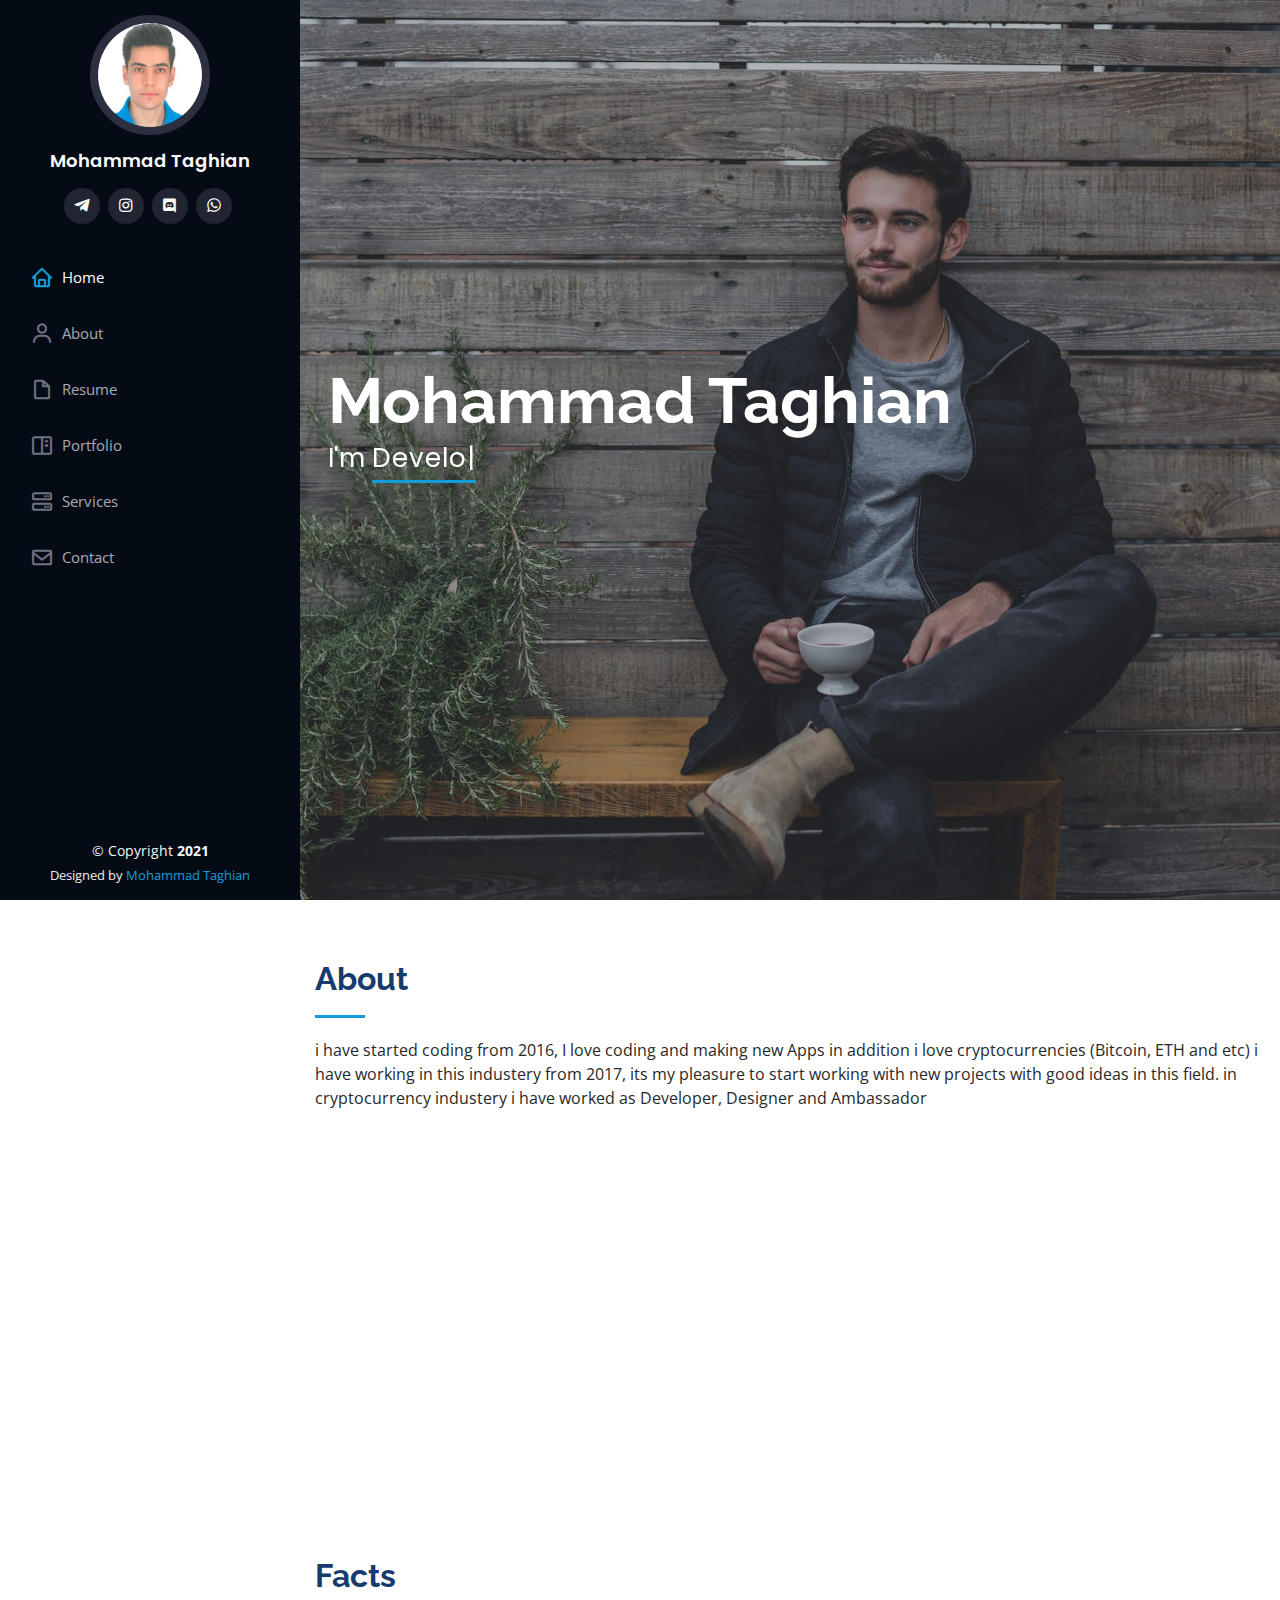
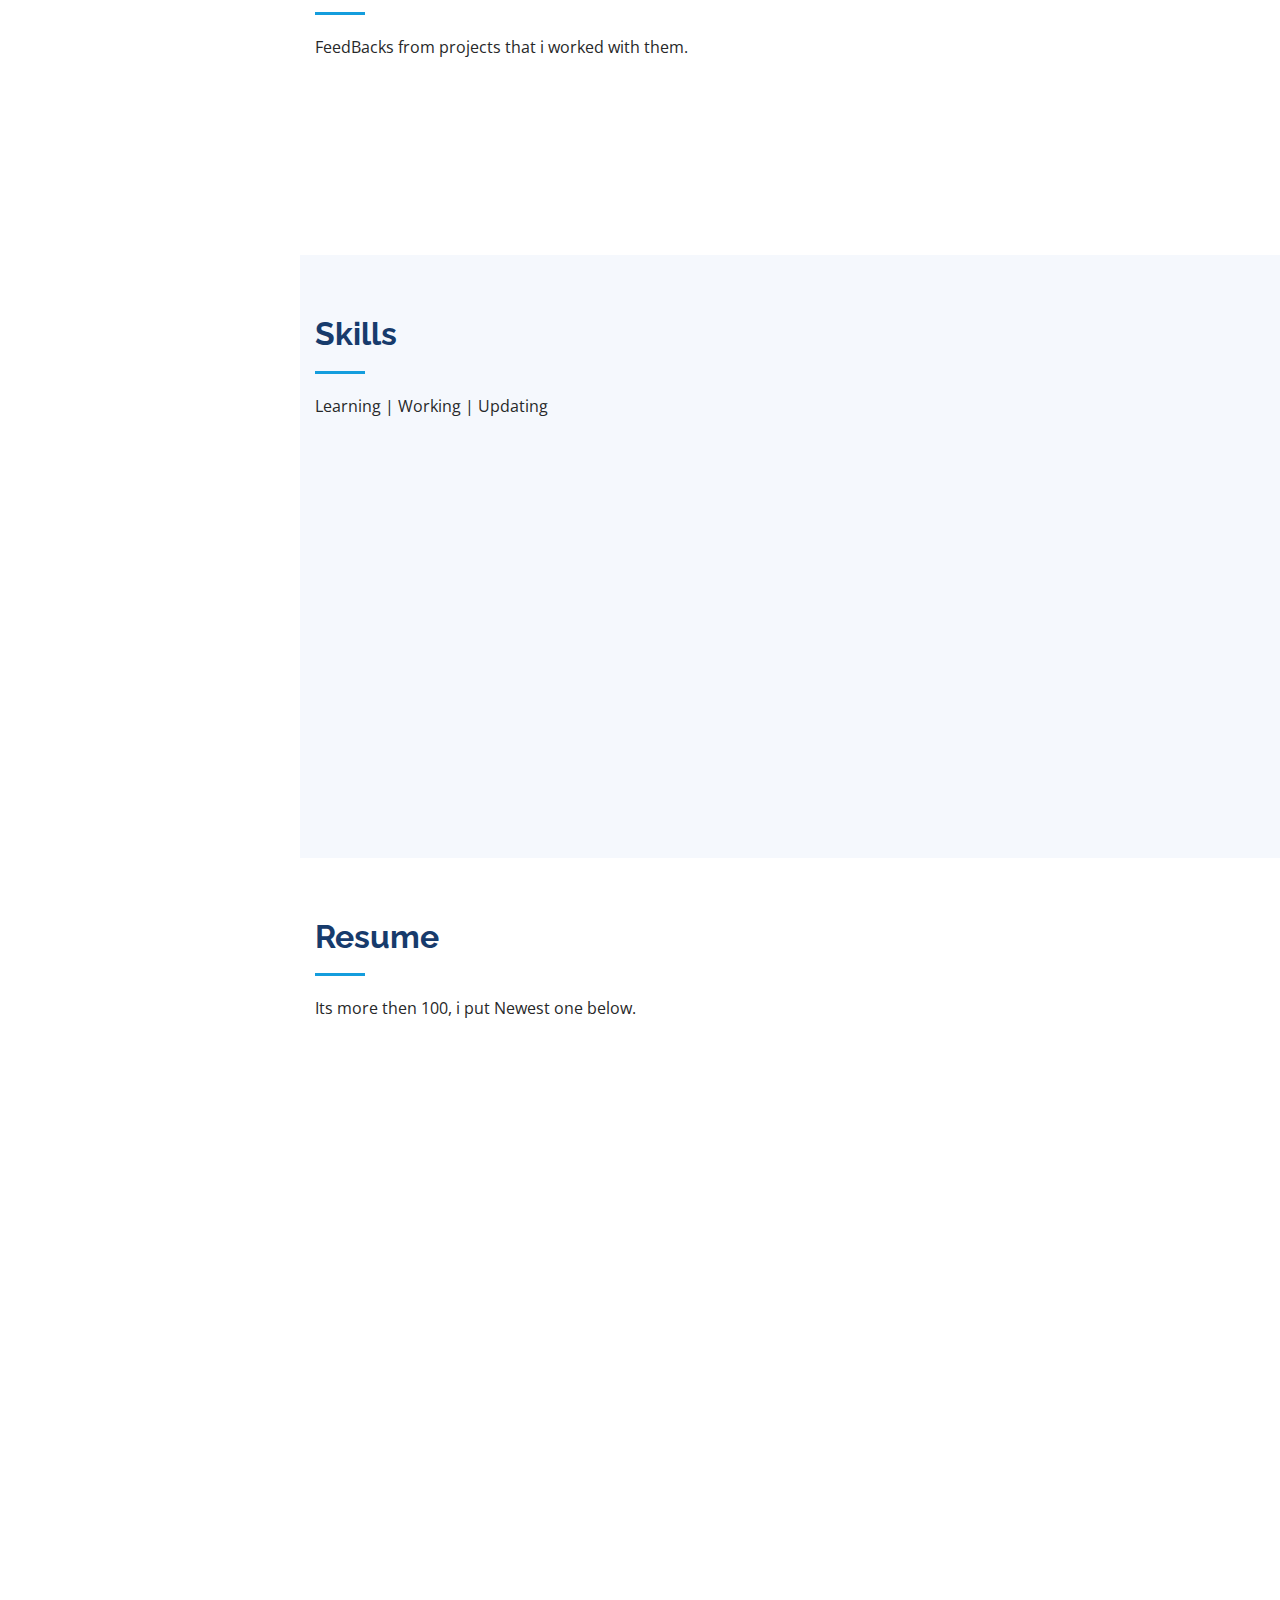
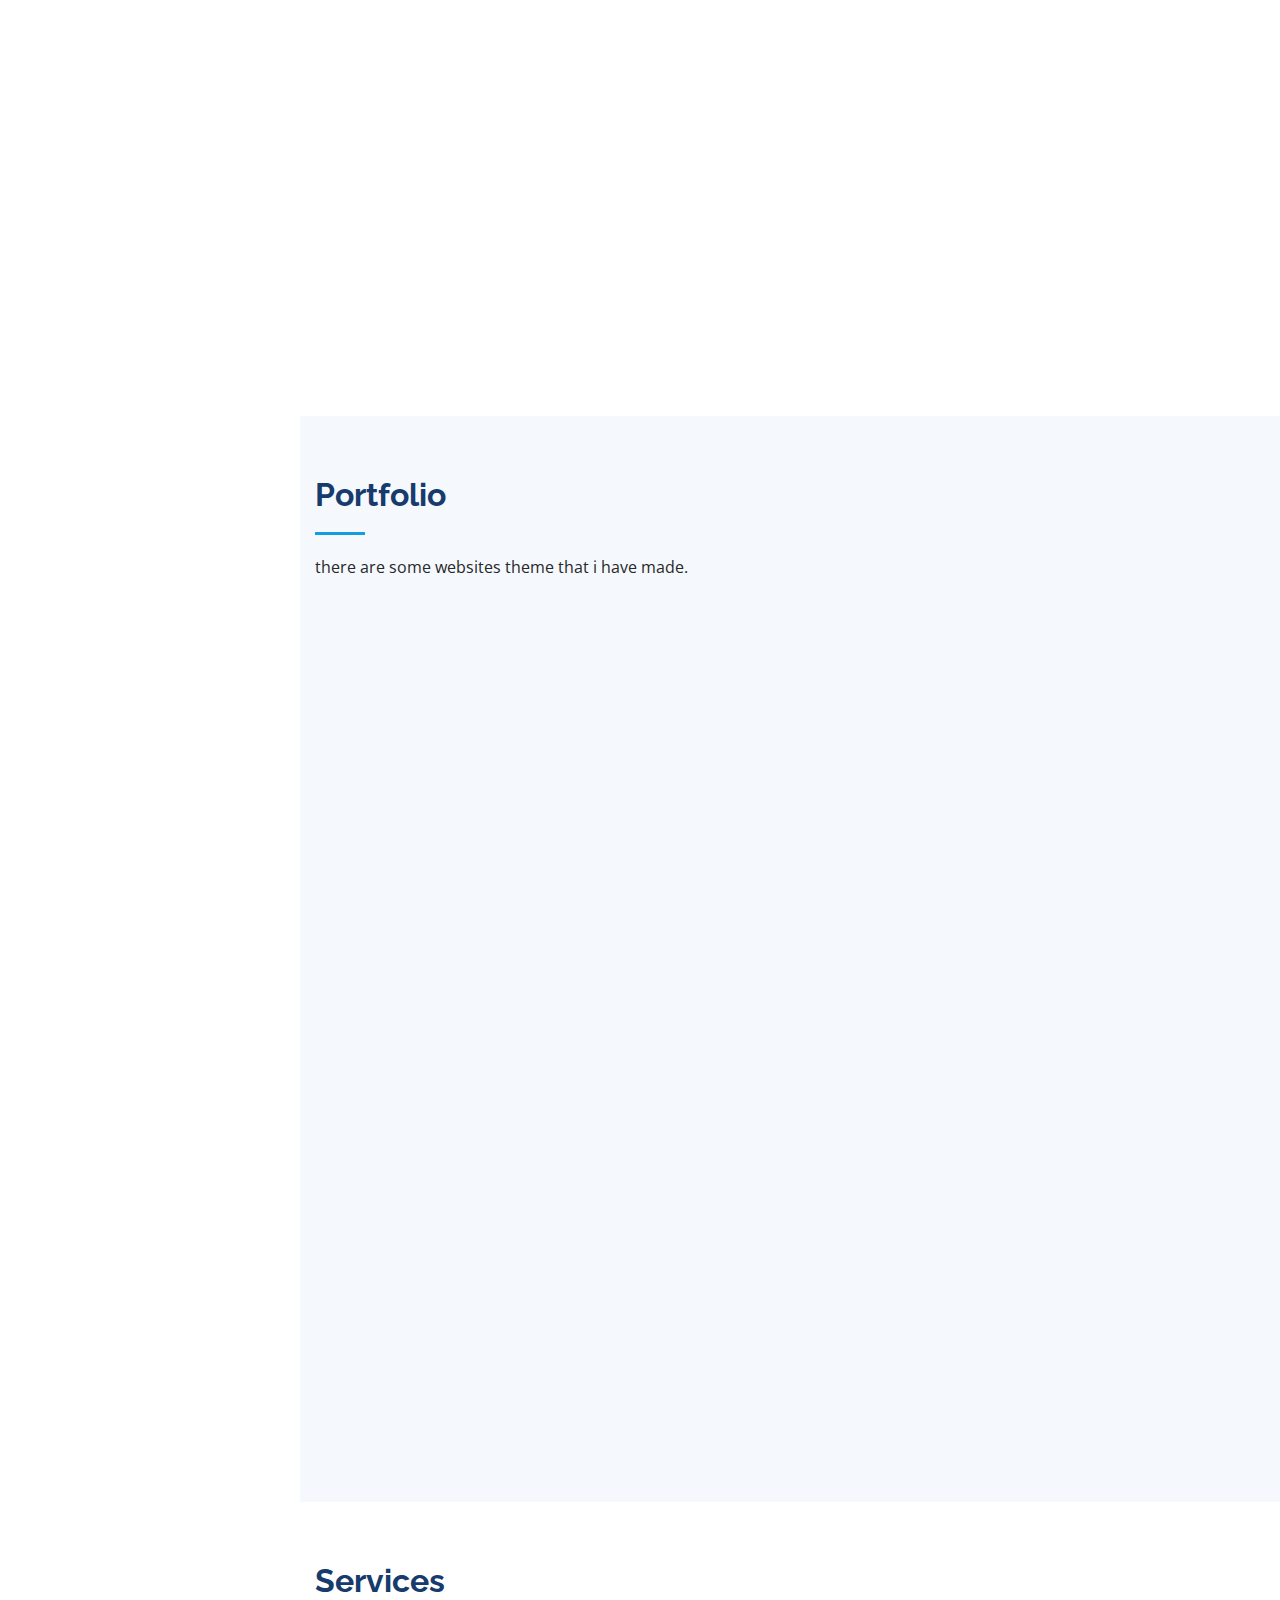
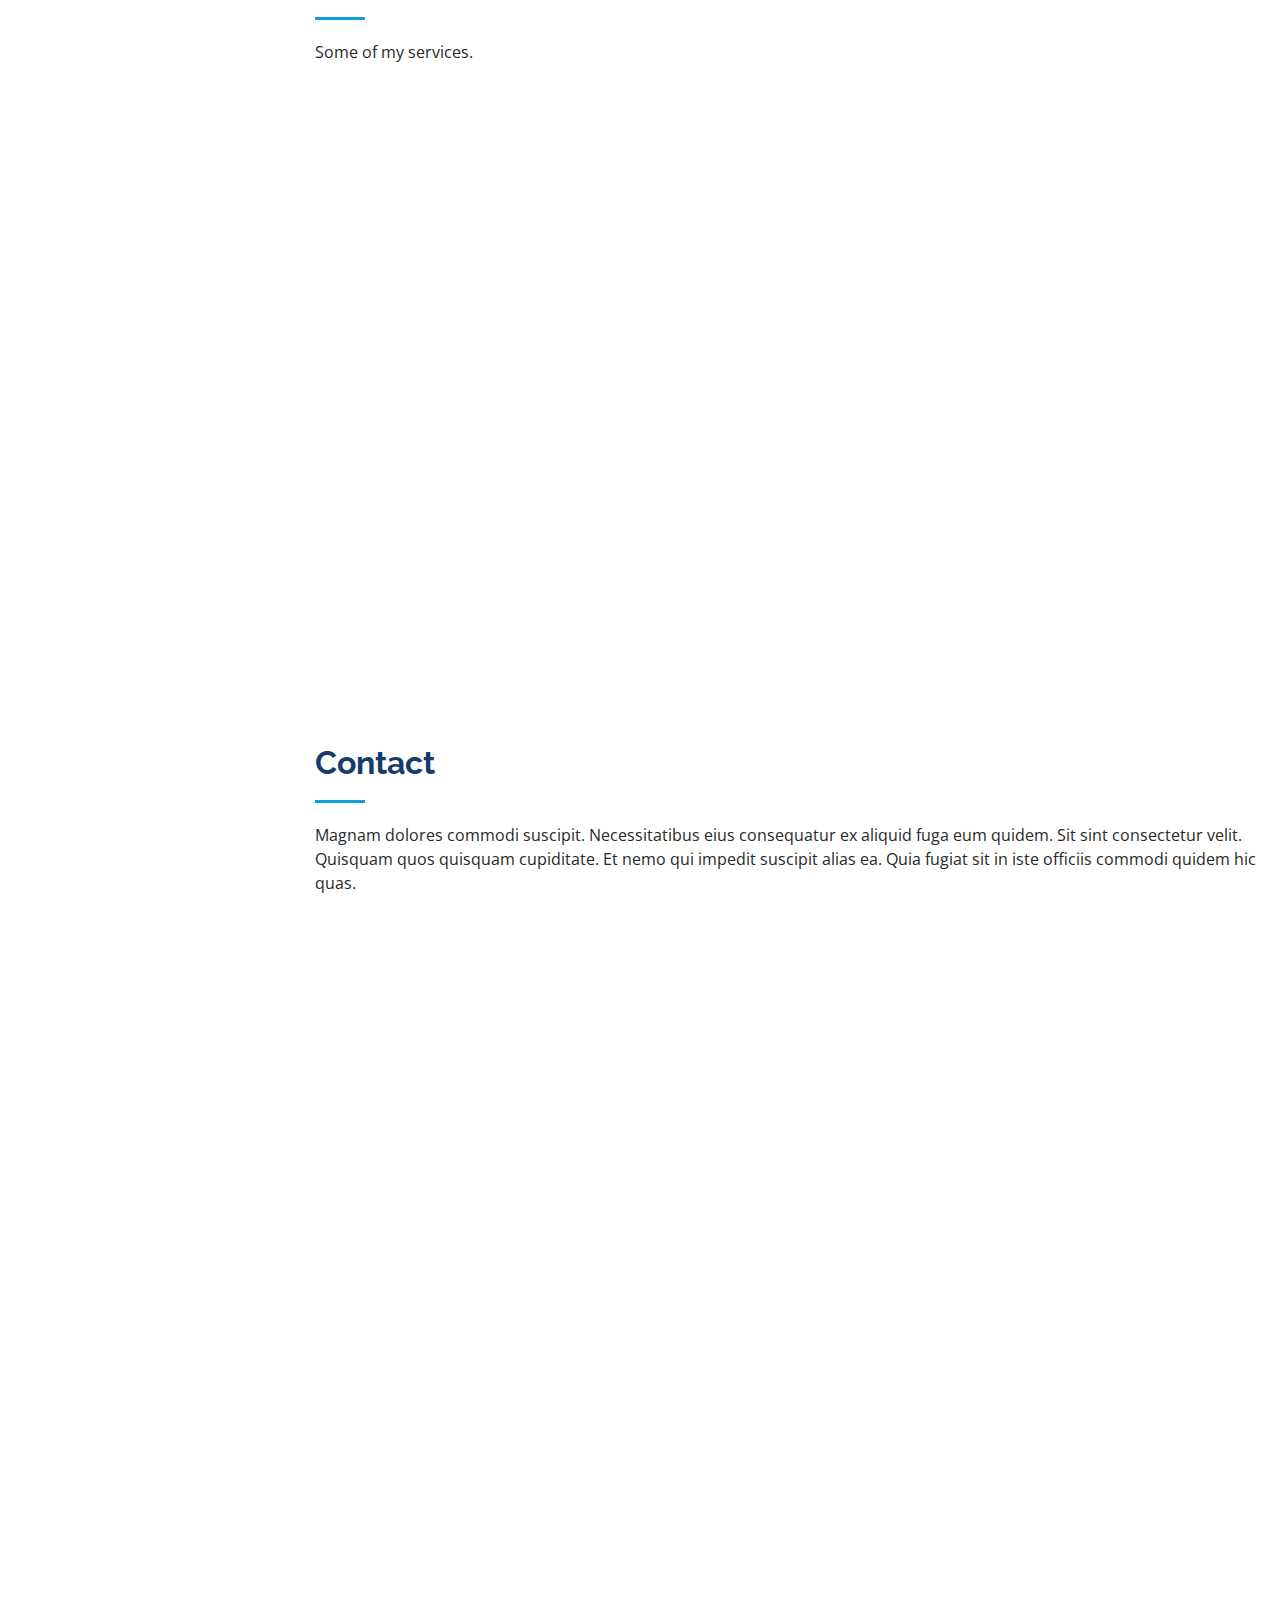
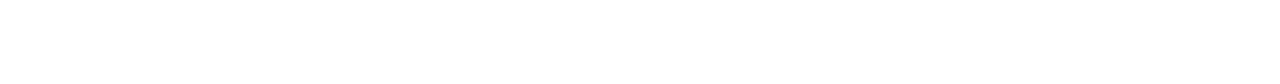
==== commit b4b44f4d: "updates" ====
--- a/index.html
+++ b/index.html
@@ -5,7 +5,7 @@
     <meta charset="utf-8">
     <meta content="width=device-width, initial-scale=1.0" name="viewport">
 
-    <title>iPortfolio Bootstrap Template - Index</title>
+    <title>Mohammad taghian Resume</title>
     <meta content="" name="description">
     <meta content="" name="keywords">
 
@@ -28,10 +28,7 @@
     <link href="assets/css/style.css" rel="stylesheet">
 
     <!-- =======================================================
-  * Template Name: iPortfolio - v1.5.1
-  * Template URL: https://bootstrapmade.com/iportfolio-bootstrap-portfolio-websites-template/
-  * Author: BootstrapMade.com
-  * License: https://bootstrapmade.com/license/
+
   ======================================================== -->
 </head>
 
@@ -108,17 +105,19 @@
                             <div class="col-lg-6">
                                 <ul>
                                     <li><i class="icofont-rounded-right"></i> <strong>Birthday:</strong> 30 April 2000</li>
-                                    <li><i class="icofont-rounded-right"></i> <strong>Website:</strong> mohammadtaghian.github.io</li>
+                                    <li><i class="icofont-rounded-right"></i> <strong>Website:</strong><a href="https://mohammadtaghian.github.io/"> mohammadtaghian.github.io</a> </li>
                                     <li><i class="icofont-rounded-right"></i> <strong>Phone:</strong> +98 914 038 4695</li>
                                     <li><i class="icofont-rounded-right"></i> <strong>City:</strong> City : Isfahan , IR</li>
+                                    <li><i class="icofont-rounded-right"></i> <strong>Github:</strong><a href="https://github.com/mohammadtaghian"> mohammadtaghian</a></li>
                                 </ul>
                             </div>
                             <div class="col-lg-6">
                                 <ul>
                                     <li><i class="icofont-rounded-right"></i> <strong>Age:</strong> 21</li>
                                     <li><i class="icofont-rounded-right"></i> <strong>Degree:</strong> Master</li>
-                                    <li><i class="icofont-rounded-right"></i> <strong>PhEmailone:</strong> mohammadtag7997@gmail.com</li>
+                                    <li><i class="icofont-rounded-right"></i> <strong>Email:</strong> mohammadtag7997@gmail.com</li>
                                     <li><i class="icofont-rounded-right"></i> <strong>Freelance:</strong> Available</li>
+                                    <li><i class="icofont-rounded-right"></i> <strong>Linkdin:</strong><a href="https://www.linkedin.com/in/mohammad-taghian-3baa251a5/"> mohammad-taghian</a> </li>
                                 </ul>
                             </div>
                         </div>
@@ -222,12 +221,20 @@
                             </div>
                         </div>
                         <div class="progress">
+                            <span class="skill">Solidity<i class="val">50%</i></span>
+                            <div class="progress-bar-wrap">
+                                <div class="progress-bar" role="progressbar" aria-valuenow="50" aria-valuemin="0" aria-valuemax="100"></div>
+                            </div>
+                        </div>
+
+                        <div class="progress">
                             <span class="skill">Type Script<i class="val">30%</i></span>
                             <div class="progress-bar-wrap">
                                 <div class="progress-bar" role="progressbar" aria-valuenow="30" aria-valuemin="0" aria-valuemax="100"></div>
                             </div>
                         </div>
 
+
                         <div class="progress">
                             <span class="skill">C#<i class="val">20%</i></span>
                             <div class="progress-bar-wrap">
@@ -278,17 +285,18 @@
                             </div>
                         </div>
 
+
                         <div class="progress">
                             <span class="skill">Ambassador <i class="val">97%</i></span>
                             <div class="progress-bar-wrap">
                                 <div class="progress-bar" role="progressbar" aria-valuenow="97" aria-valuemin="0" aria-valuemax="100"></div>
                             </div>
                         </div>
-
-
-                    </div>
-
-                </div>
+                    </div>
+
+                </div>
+
+            </div>
 
             </div>
         </section>
@@ -300,7 +308,7 @@
 
                 <div class="section-title">
                     <h2>Resume</h2>
-                    <p>Its more but i put some below.</p>
+                    <p>Its more then 100, i put Newest one below.</p>
                 </div>
 
                 <div class="row">
@@ -308,52 +316,77 @@
                         <h3 class="resume-title">Sumary</h3>
                         <div class="resume-item pb-0">
                             <h4>Mohammad Taghian</h4>
-                            <p><em>Innovative and deadline-driven Graphic Designer with 3+ years of experience designing and developing user-centered digital/print marketing material from initial concept to final, polished deliverable.</em></p>
+                            <p><em>developer with 5 years experience in frontend | 2 years experiences in backend | 4years experiences in cryptocurrency | 4 years experiences in designing | 5 years experiences in cryptocurrency Ambassador projects.</em></p>
                             <ul>
-                                <li>Portland par 127,Orlando, FL</li>
-                                <li>(123) 456-7891</li>
-                                <li>alice.barkley@example.com</li>
+                                <li>Isfahan, IR</li>
+                                <li>+98 914 038 4695</li>
+                                <li>mohammadtag7997@gmail.com</li>
                             </ul>
                         </div>
 
-                        <h3 class="resume-title">Education</h3>
-                        <div class="resume-item">
-                            <h4>Master of Fine Arts &amp; Graphic Design</h4>
-                            <h5>2015 - 2016</h5>
-                            <p><em>Rochester Institute of Technology, Rochester, NY</em></p>
-                            <p>Qui deserunt veniam. Et sed aliquam labore tempore sed quisquam iusto autem sit. Ea vero voluptatum qui ut dignissimos deleniti nerada porti sand markend</p>
-                        </div>
-                        <div class="resume-item">
-                            <h4>Bachelor of Fine Arts &amp; Graphic Design</h4>
-                            <h5>2010 - 2014</h5>
-                            <p><em>Rochester Institute of Technology, Rochester, NY</em></p>
-                            <p>Quia nobis sequi est occaecati aut. Repudiandae et iusto quae reiciendis et quis Eius vel ratione eius unde vitae rerum voluptates asperiores voluptatem Earum molestiae consequatur neque etlon sader mart dila</p>
-                        </div>
-                    </div>
-                    <div class="col-lg-6" data-aos="fade-up" data-aos-delay="100">
                         <h3 class="resume-title">Professional Experience</h3>
                         <div class="resume-item">
-                            <h4>Senior graphic design specialist</h4>
-                            <h5>2019 - Present</h5>
-                            <p><em>Experion, New York, NY </em></p>
+                            <h4>developer (frontend) </h4>
+                            <h5>2016 - 2017</h5>
+                            <p><em>worked as frontend developer in one legal project in iran</em></p>
+                            <p>about 1 year i worked with them as free lancer can check website of them too: <a href="https://arzdigital.com/"> click here </a></p>
+                        </div>
+
+                        <div class="resume-item">
+                            <h4>Developer &amp; Desiegner</h4>
+                            <h5>2016 - 2017</h5>
+                            <p><em>has made more than 5 web theme</em></p>
+                            <p>with CSS, HTML, JS, Bootstrap, Jquery <br> already i have put all theme below for check.</p>
+                        </div>
+
+                        <div class="resume-item">
+                            <h4>Ambassador &amp; Desiegner</h4>
+                            <h5>2018 - present</h5>
+                            <p><em>waykichain Ambassador and designer</em></p>
+                            <p><a href="https://t.me/waykichainirann">check community</a></p>
+                        </div>
+                    </div>
+                    <div class="col-lg-6" data-aos="fade-up" data-aos-delay="100">
+                        <h3 class="resume-title"></h3>
+                        <div class="resume-item">
+                            <h4>Ambassador &amp; Desiegner</h4>
+                            <h5>2018 - present</h5>
+                            <p><em>Coinex Ambassador </em></p>
+                            <p><a href="https://t.me/coinexiranian">check community</a></p>
+                        </div>
+                        <div class="resume-item">
+                            <h4>Ambassador &amp; Desiegner</h4>
+                            <h5>2018 - 2019</h5>
+                            <p><em>ARCX </em></p>
+                            <p><a href="https://www.arcs-chain.com/">check</a></p>
+                        </div>
+                        <div class="resume-item">
+                            <h4>BlockChain developer</h4>
+                            <h5>2019 - 2020</h5>
+                            <p><em>has worked as block cgain developer in SwapDex and Blifex</em></p>
                             <ul>
-                                <li>Lead in the design, development, and implementation of the graphic, layout, and production communication materials</li>
-                                <li>Delegate tasks to the 7 members of the design team and provide counsel on all aspects of the project. </li>
-                                <li>Supervise the assessment of all graphic materials in order to ensure quality and accuracy of the design</li>
-                                <li>Oversee the efficient use of production project budgets ranging from $2,000 - $25,000</li>
+                                <li>i have made SDX (swapdex) token for them, <a href="https://etherscan.io/address/0x041fdd6637eCfD96af8804278AC12660ac2D12c0#code">check here</a></li>
+                                <li>have made Belifex websit, swap UI and etc <a href="https://belifex.com/">check here</a> </li>
                             </ul>
                         </div>
                         <div class="resume-item">
-                            <h4>Graphic design specialist</h4>
-                            <h5>2017 - 2018</h5>
-                            <p><em>Stepping Stone Advertising, New York, NY</em></p>
+                            <h4>web developer &amp; BlockChain developer</h4>
+                            <h5>2020 - present</h5>
+                            <p><em>SureCrypto</em></p>
                             <ul>
-                                <li>Developed numerous marketing programs (logos, brochures,infographics, presentations, and advertisements).</li>
-                                <li>Managed up to 5 projects or tasks at a given time while under pressure</li>
-                                <li>Recommended and consulted with clients on the most appropriate graphic design</li>
-                                <li>Created 4+ design presentations and proposals a month for clients and account managers</li>
+                                <li>hase made thier website: <a href="https://surecrypto.io/en/main">check</a></li>
+
                             </ul>
                         </div>
+                        <div class="resume-item">
+                            <h4>web developer &amp; BlockChain developer</h4>
+                            <h5>2020 - present</h5>
+                            <p><em>RewardsCane</em></p>
+                            <ul>
+                                <li>hase made thier website: <a href="https://rewardscane.com/">check</a></li>
+                            </ul>
+                        </div>
+
                     </div>
                 </div>
 
@@ -367,8 +400,7 @@
 
                 <div class="section-title">
                     <h2>Portfolio</h2>
-                    <p>Magnam dolores commodi suscipit. Necessitatibus eius consequatur ex aliquid fuga eum quidem. Sit sint consectetur velit. Quisquam quos quisquam cupiditate. Et nemo qui impedit suscipit alias ea. Quia fugiat sit in iste officiis commodi
-                        quidem hic quas.</p>
+                    <p>there are some websites theme that i have made.</p>
                 </div>
 
                 <div class="row" data-aos="fade-up">
@@ -486,40 +518,44 @@
 
                 <div class="section-title">
                     <h2>Services</h2>
-                    <p>Magnam dolores commodi suscipit. Necessitatibus eius consequatur ex aliquid fuga eum quidem. Sit sint consectetur velit. Quisquam quos quisquam cupiditate. Et nemo qui impedit suscipit alias ea. Quia fugiat sit in iste officiis commodi
-                        quidem hic quas.</p>
+                    <p>Some of my services.</p>
                 </div>
 
                 <div class="row">
                     <div class="col-lg-4 col-md-6 icon-box" data-aos="fade-up">
                         <div class="icon"><i class="icofont-computer"></i></div>
-                        <h4 class="title"><a href="">Lorem Ipsum</a></h4>
-                        <p class="description">Voluptatum deleniti atque corrupti quos dolores et quas molestias excepturi sint occaecati cupiditate non provident</p>
+                        <h4 class="title"><a href="">Web developing</a></h4>
+                        <p class="description">in lots of platforms as WP, css | html | js , css | html | Bootstrap , Html | css | REACT</p>
                     </div>
                     <div class="col-lg-4 col-md-6 icon-box" data-aos="fade-up" data-aos-delay="100">
                         <div class="icon"><i class="icofont-chart-bar-graph"></i></div>
-                        <h4 class="title"><a href="">Dolor Sitema</a></h4>
-                        <p class="description">Minim veniam, quis nostrud exercitation ullamco laboris nisi ut aliquip ex ea commodo consequat tarad limino ata</p>
+                        <h4 class="title"><a href="">get Idea for new projects</a></h4>
+                        <p class="description">I have more than 5 years experiences in Blovkchain industory & cryptocurrencies So i can manage one project with my idea to make it seccessful</p>
                     </div>
                     <div class="col-lg-4 col-md-6 icon-box" data-aos="fade-up" data-aos-delay="200">
                         <div class="icon"><i class="icofont-earth"></i></div>
-                        <h4 class="title"><a href="">Sed ut perspiciatis</a></h4>
-                        <p class="description">Duis aute irure dolor in reprehenderit in voluptate velit esse cillum dolore eu fugiat nulla pariatur</p>
+                        <h4 class="title"><a href="">Ambassador</a></h4>
+                        <p class="description">i can be Ambassador of irainian, im not alone in it, i have lots of admins that they will handle it and all are working fullTime</p>
                     </div>
                     <div class="col-lg-4 col-md-6 icon-box" data-aos="fade-up" data-aos-delay="300">
                         <div class="icon"><i class="icofont-image"></i></div>
-                        <h4 class="title"><a href="">Magni Dolores</a></h4>
-                        <p class="description">Excepteur sint occaecat cupidatat non proident, sunt in culpa qui officia deserunt mollit anim id est laborum</p>
+                        <h4 class="title"><a href="">Designing</a></h4>
+                        <p class="description">make logo, banner, short clips, Graphic Design and etc.</p>
                     </div>
                     <div class="col-lg-4 col-md-6 icon-box" data-aos="fade-up" data-aos-delay="400">
                         <div class="icon"><i class="icofont-settings"></i></div>
-                        <h4 class="title"><a href="">Nemo Enim</a></h4>
-                        <p class="description">At vero eos et accusamus et iusto odio dignissimos ducimus qui blanditiis praesentium voluptatum deleniti atque</p>
+                        <h4 class="title"><a href="">BlockChain developer</a></h4>
+                        <p class="description">can make token, coin, forking projects, and etc</p>
                     </div>
                     <div class="col-lg-4 col-md-6 icon-box" data-aos="fade-up" data-aos-delay="500">
                         <div class="icon"><i class="icofont-tasks-alt"></i></div>
-                        <h4 class="title"><a href="">Eiusmod Tempor</a></h4>
-                        <p class="description">Et harum quidem rerum facilis est et expedita distinctio. Nam libero tempore, cum soluta nobis est eligendi</p>
+                        <h4 class="title"><a href="">Frontend Developer</a></h4>
+                        <p class="description">Working on frontend of Projects to make cool UI and UX for projects</p>
+                    </div>
+                    <div class="col-lg-4 col-md-6 icon-box" data-aos="fade-up" data-aos-delay="500">
+                        <div class="icon"><i class="icofont-tasks-alt"></i></div>
+                        <h4 class="title"><a href="">Fixing UI & UX of Webs</a></h4>
+                        <p class="description">make better UI and UX for websites, check everything, make solution, coding, designing and etc to make better website to be attractive</p>
                     </div>
                 </div>
 
@@ -528,7 +564,7 @@
         <!-- End Services Section -->
 
         <!-- ======= Testimonials Section ======= -->
-        <section id="testimonials" class="testimonials section-bg">
+        <!--  <section id="testimonials" class="testimonials section-bg">
             <div class="container">
 
                 <div class="section-title">
@@ -596,7 +632,7 @@
                 </div>
 
             </div>
-        </section>
+        </section> -->
         <!-- End Testimonials Section -->
 
         <!-- ======= Contact Section ======= -->
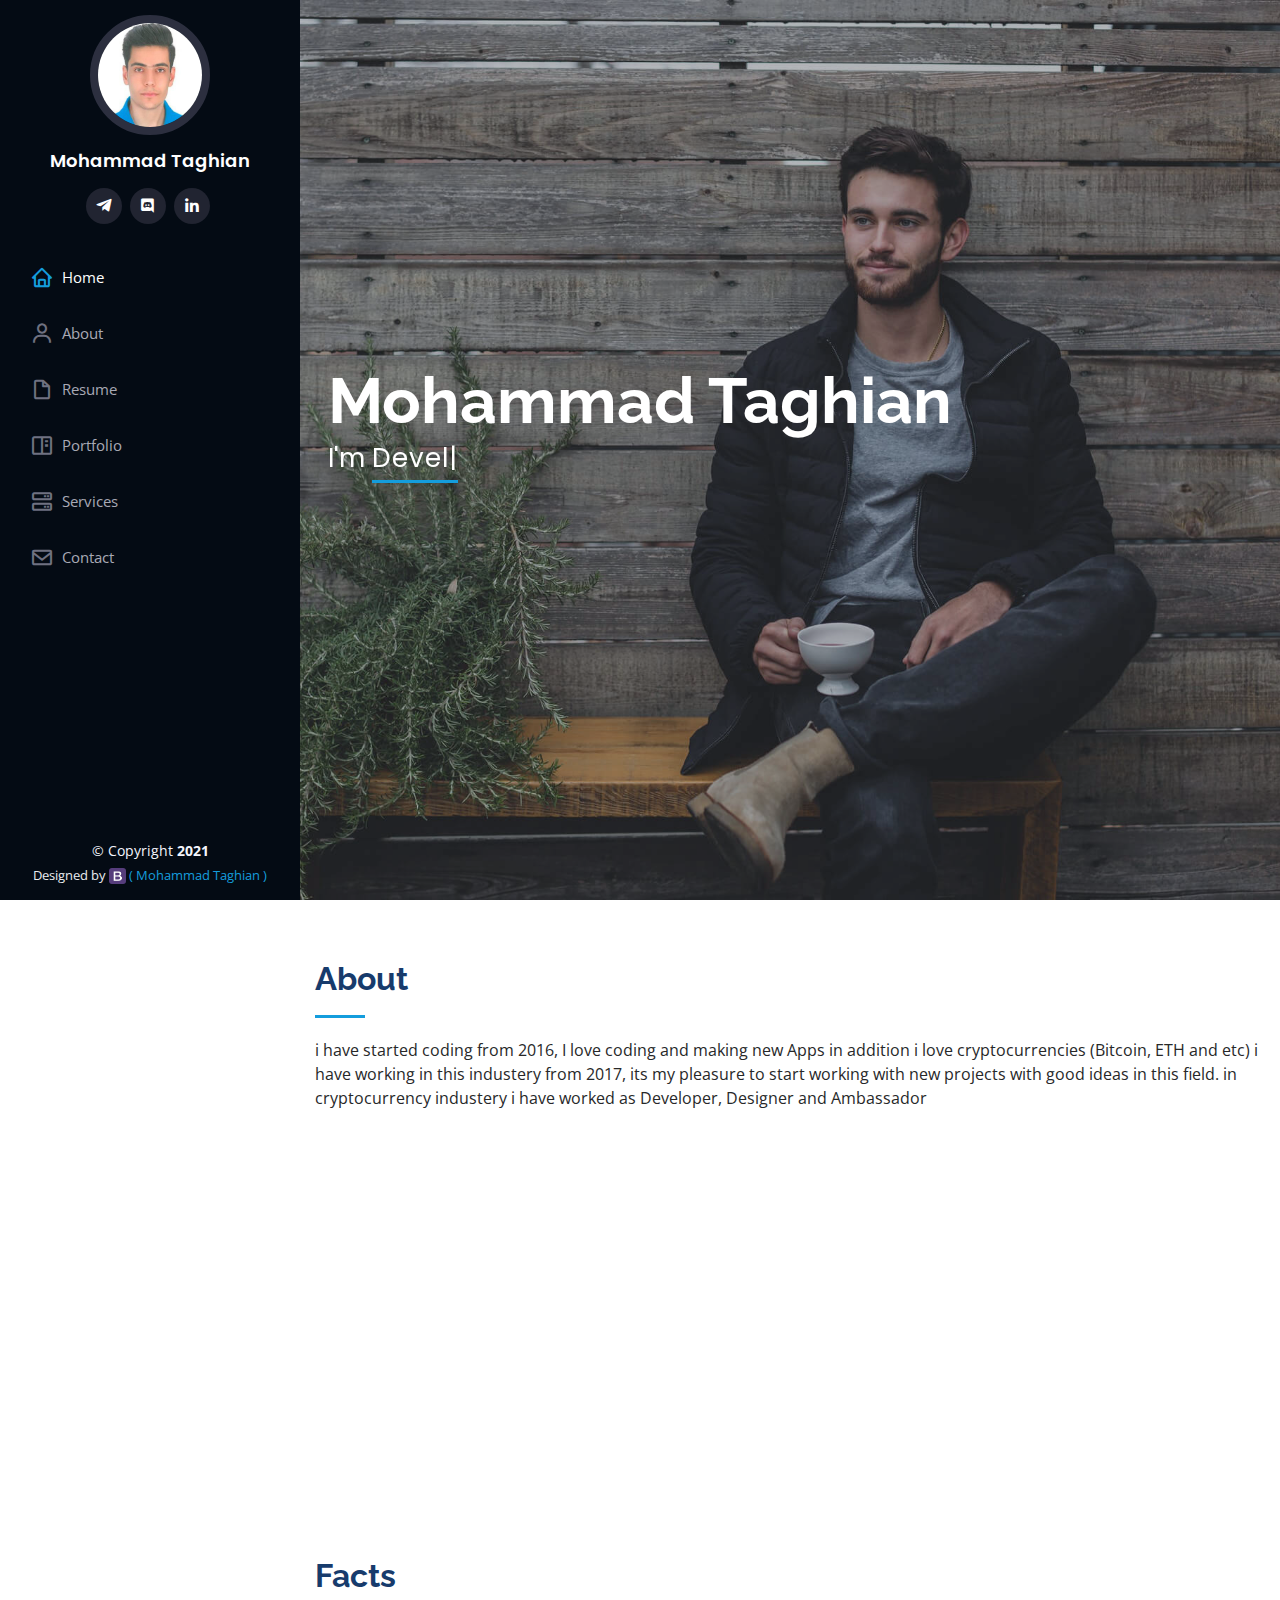
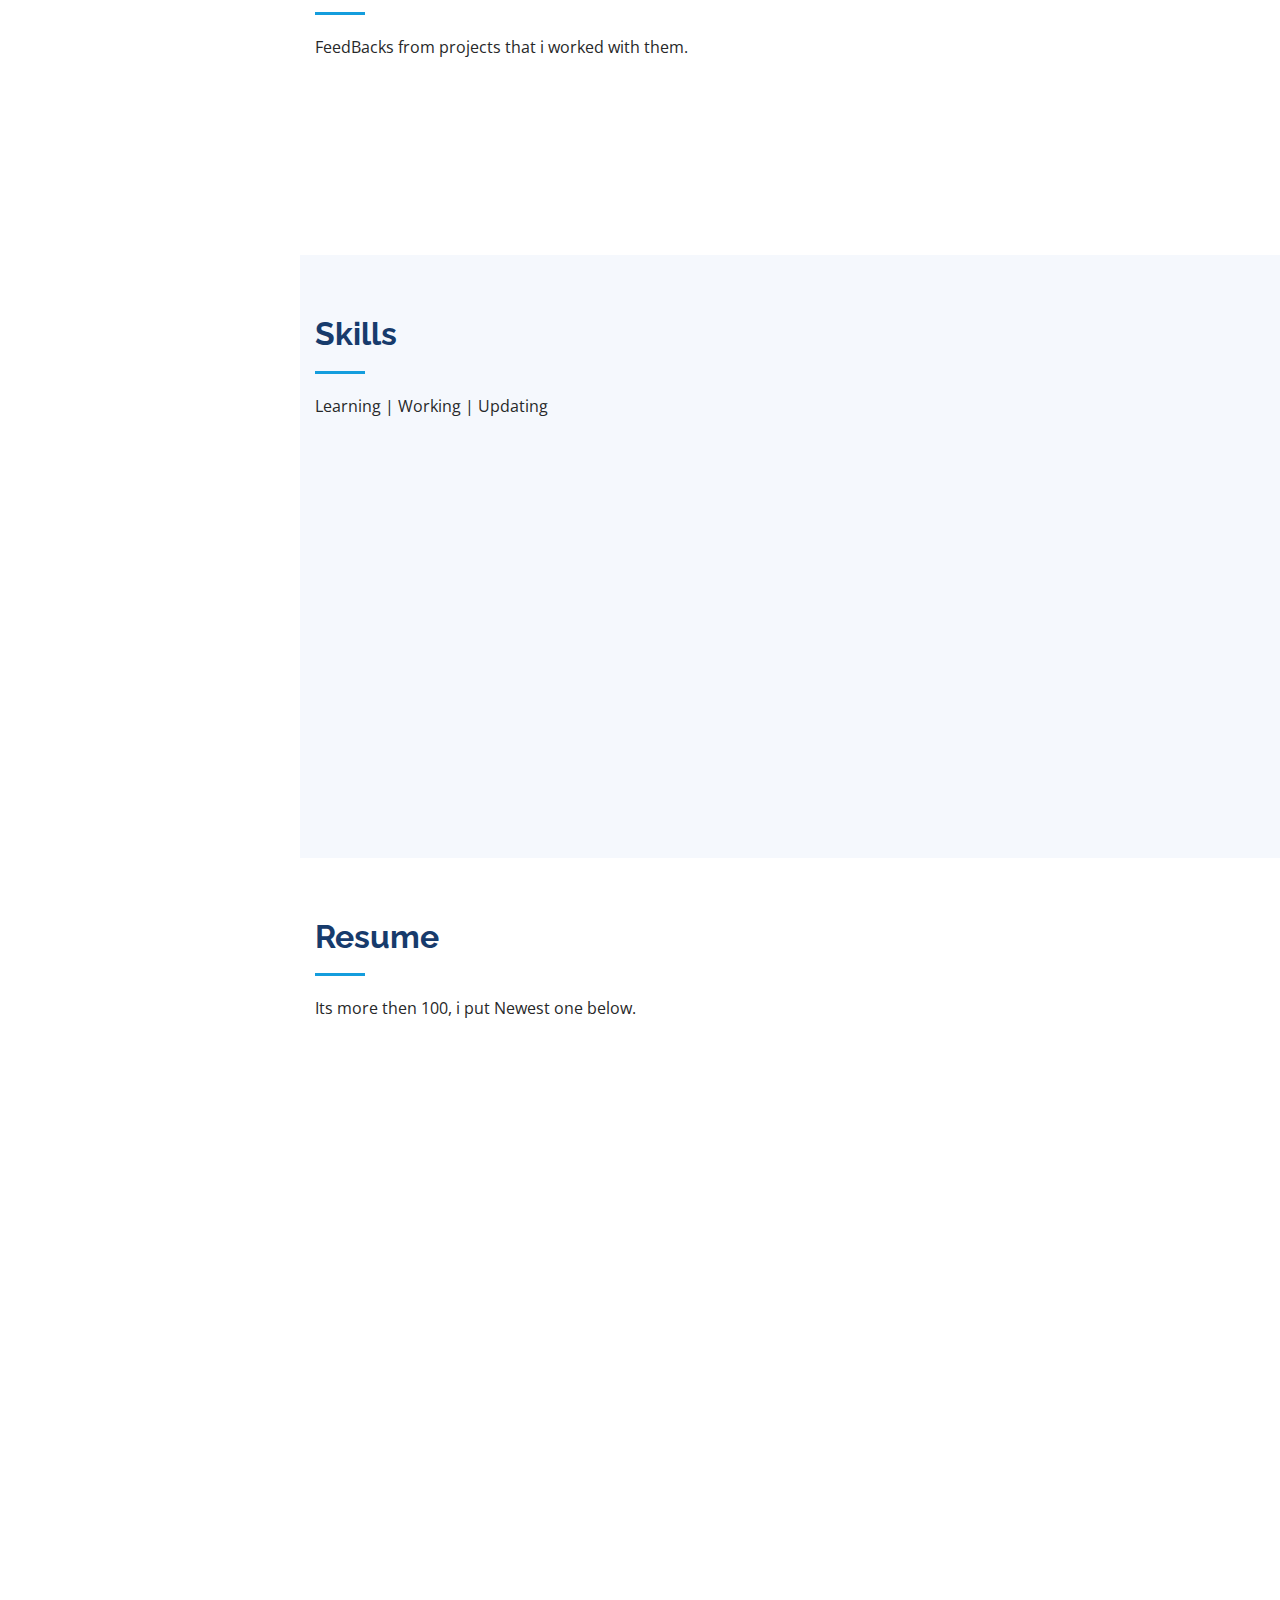
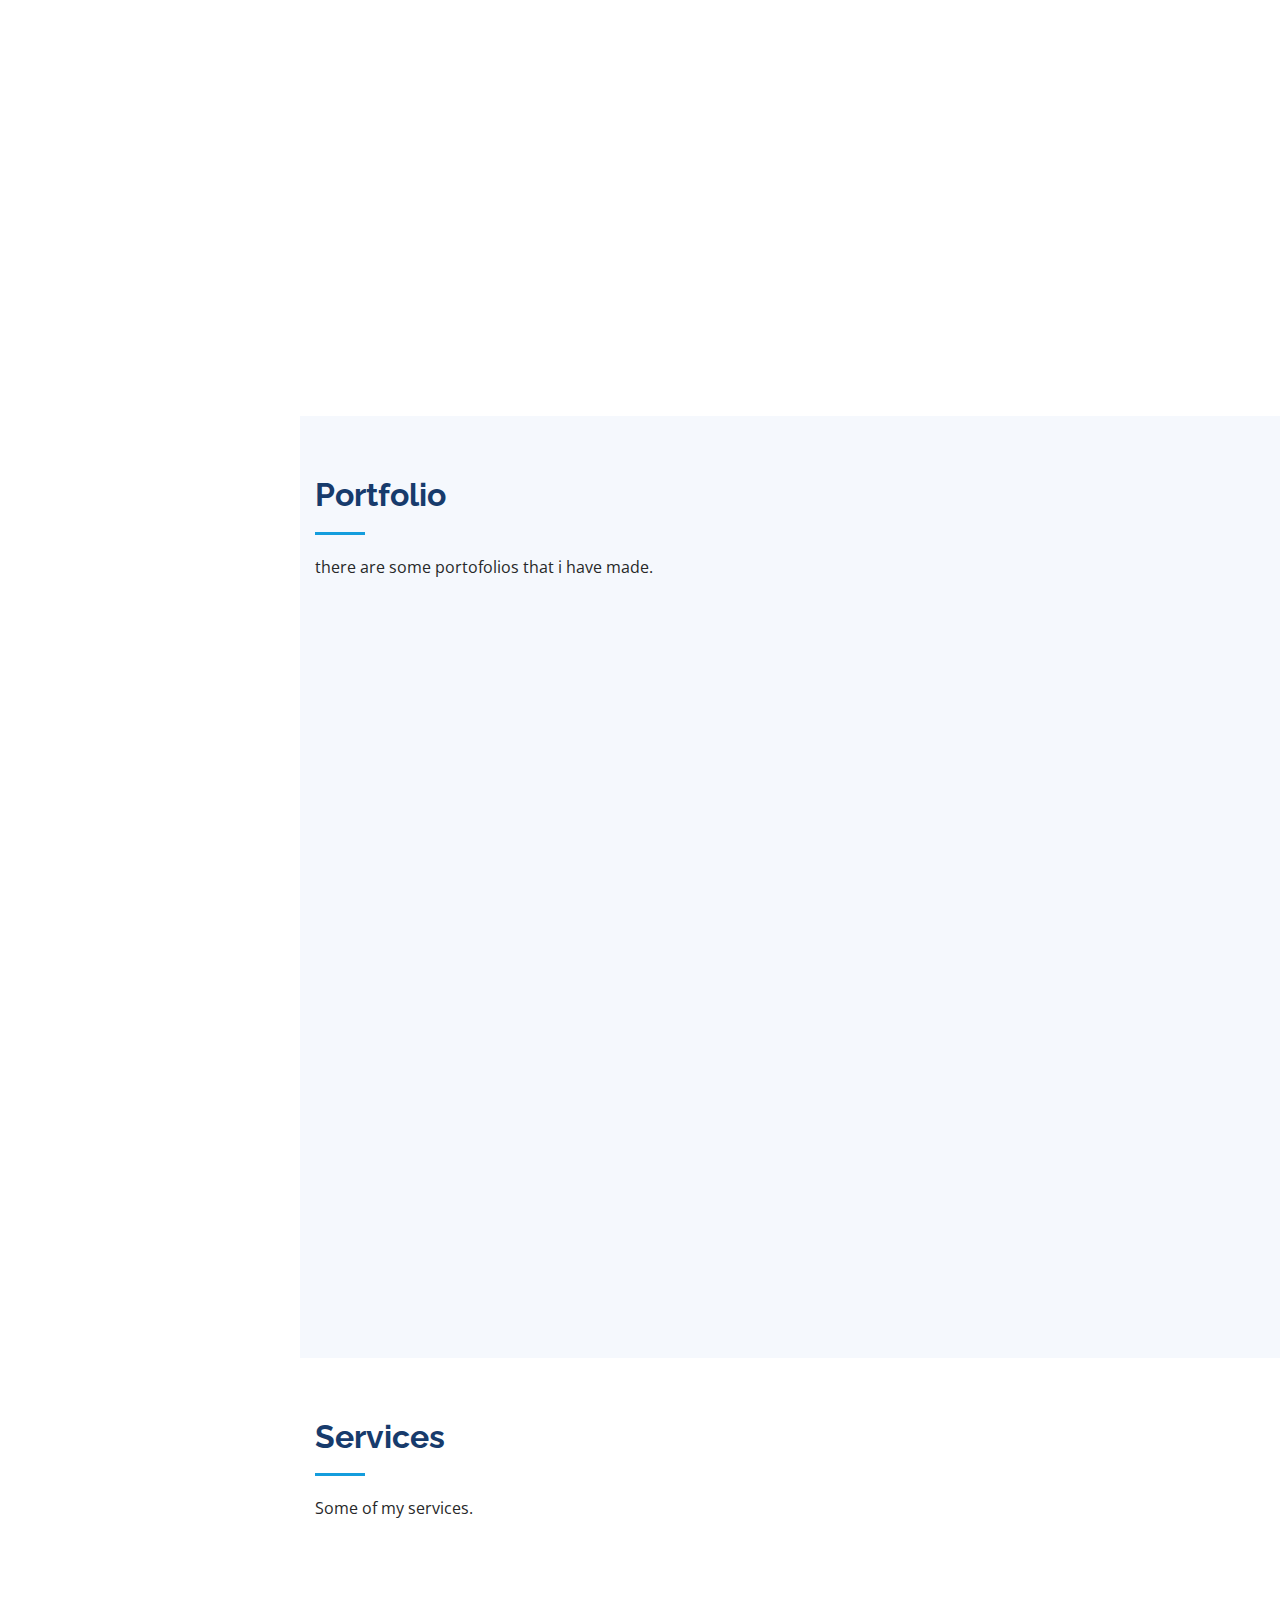
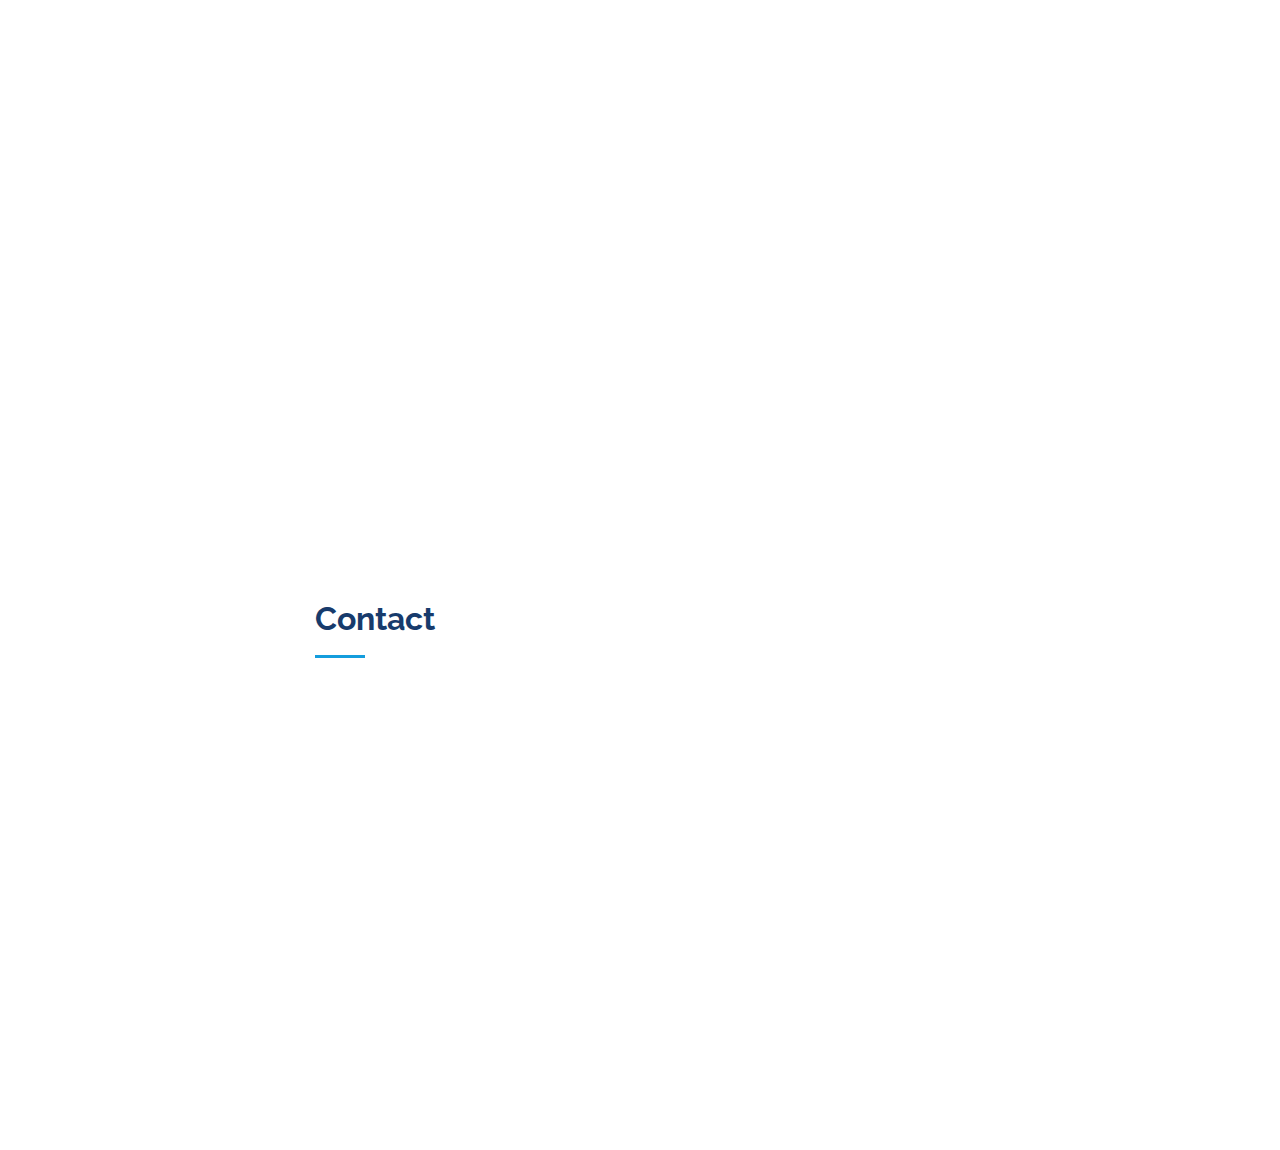
==== commit 2c682f69: "theme-updated" ====
--- a/index.html
+++ b/index.html
@@ -45,10 +45,9 @@
                 <img src="assets/img/profile-img.jpg" alt="" class="img-fluid rounded-circle">
                 <h1 class="text-light"><a href="index.html">Mohammad Taghian</a></h1>
                 <div class="social-links mt-3 text-center">
-                    <a href="#" class="twitter"><i class="bx bxl-telegram"></i></a>
-                    <a href="#" class="instagram"><i class="bx bxl-instagram"></i></a>
-                    <a href="#" class="google-plus"><i class="bx bxl-discord"></i></a>
-                    <a href="#" class="linkedin"><i class="bx bxl-whatsapp"></i></a>
+                    <a href="https://t.me/mt_7997" class="twitter"><i class="bx bxl-telegram"></i></a>
+                    <a href="#" class="https://discord.com/channels/811569216943554570/811936763085979648"><i class="bx bxl-discord"></i></a>
+                    <a href="https://www.linkedin.com/in/mohammad-taghian-3baa251a5/" class="linkedin"><i class="bx bxl-linkedin"></i></a>
                 </div>
             </div>
 
@@ -400,108 +399,118 @@
 
                 <div class="section-title">
                     <h2>Portfolio</h2>
-                    <p>there are some websites theme that i have made.</p>
+                    <p>there are some portofolios that i have made.</p>
                 </div>
 
                 <div class="row" data-aos="fade-up">
                     <div class="col-lg-12 d-flex justify-content-center">
                         <ul id="portfolio-flters">
                             <li data-filter="*" class="filter-active">All</li>
-                            <li data-filter=".filter-app">App</li>
-                            <li data-filter=".filter-card">Card</li>
                             <li data-filter=".filter-web">Web</li>
+                            <li data-filter=".filter-Banners">Banners</li>
+                            <li data-filter=".filter-logo">Logo</li>
                         </ul>
                     </div>
                 </div>
 
                 <div class="row portfolio-container" data-aos="fade-up" data-aos-delay="100">
-
-                    <div class="col-lg-4 col-md-6 portfolio-item filter-app">
-                        <div class="portfolio-wrap">
-                            <img src="assets/img/portfolio/portfolio-1.jpg" class="img-fluid" alt="">
-                            <div class="portfolio-links">
-                                <a href="assets/img/portfolio/portfolio-1.jpg" data-gall="portfolioGallery" class="venobox" title="App 1"><i class="bx bx-plus"></i></a>
-                                <a href="portfolio-details.html" title="More Details"><i class="bx bx-link"></i></a>
-                            </div>
-                        </div>
-                    </div>
 
                     <div class="col-lg-4 col-md-6 portfolio-item filter-web">
                         <div class="portfolio-wrap">
-                            <img src="assets/img/portfolio/portfolio-2.jpg" class="img-fluid" alt="">
-                            <div class="portfolio-links">
-                                <a href="assets/img/portfolio/portfolio-2.jpg" data-gall="portfolioGallery" class="venobox" title="Web 3"><i class="bx bx-plus"></i></a>
-                                <a href="portfolio-details.html" title="More Details"><i class="bx bx-link"></i></a>
-                            </div>
-                        </div>
-                    </div>
-
-                    <div class="col-lg-4 col-md-6 portfolio-item filter-app">
-                        <div class="portfolio-wrap">
-                            <img src="assets/img/portfolio/portfolio-3.jpg" class="img-fluid" alt="">
-                            <div class="portfolio-links">
-                                <a href="assets/img/portfolio/portfolio-3.jpg" data-gall="portfolioGallery" class="venobox" title="App 2"><i class="bx bx-plus"></i></a>
-                                <a href="portfolio-details.html" title="More Details"><i class="bx bx-link"></i></a>
-                            </div>
-                        </div>
-                    </div>
-
-                    <div class="col-lg-4 col-md-6 portfolio-item filter-card">
-                        <div class="portfolio-wrap">
-                            <img src="assets/img/portfolio/portfolio-4.jpg" class="img-fluid" alt="">
-                            <div class="portfolio-links">
-                                <a href="assets/img/portfolio/portfolio-4.jpg" data-gall="portfolioGallery" class="venobox" title="Card 2"><i class="bx bx-plus"></i></a>
-                                <a href="portfolio-details.html" title="More Details"><i class="bx bx-link"></i></a>
+                            <img src="assets/img/portfolio/web1.d.png" class="img-fluid" alt="">
+                            <div class="portfolio-links">
+                                <a href="assets/img/portfolio/web1.png" data-gall="portfolioGallery" class="venobox" title="App 1"><i class="bx bx-plus"></i></a>
+                                <a href="./theme1/index.html" title="More Details"><i class="bx bx-link"></i></a>
+                            </div>
+                        </div>
+                    </div>
+
+                    <div class="col-lg-4 col-md-6 portfolio-item filter-logo">
+                        <div class="portfolio-wrap ">
+                            <img src="assets/img/portfolio/5244187.png" class="img-fluid" alt="">
+                            <div class="portfolio-links">
+                                <a href="assets/img/portfolio/5244187.png" data-gall="portfolioGallery" class="venobox col-12" title="Web 3"><i class="bx bx-plus"></i></a>
+
                             </div>
                         </div>
                     </div>
 
                     <div class="col-lg-4 col-md-6 portfolio-item filter-web">
                         <div class="portfolio-wrap">
-                            <img src="assets/img/portfolio/portfolio-5.jpg" class="img-fluid" alt="">
-                            <div class="portfolio-links">
-                                <a href="assets/img/portfolio/portfolio-5.jpg" data-gall="portfolioGallery" class="venobox" title="Web 2"><i class="bx bx-plus"></i></a>
-                                <a href="portfolio-details.html" title="More Details"><i class="bx bx-link"></i></a>
-                            </div>
-                        </div>
-                    </div>
-
-                    <div class="col-lg-4 col-md-6 portfolio-item filter-app">
+                            <img src="assets/img/portfolio/web2.d.png" class="img-fluid" alt="">
+                            <div class="portfolio-links">
+                                <a href="assets/img/portfolio/web2.png" data-gall="portfolioGallery" class="venobox" title="App 2"><i class="bx bx-plus"></i></a>
+                                <a href="./theme2/index.html" title="More Details"><i class="bx bx-link"></i></a>
+                            </div>
+                        </div>
+                    </div>
+
+                    <div class="col-lg-4 col-md-6 portfolio-item filter-Banners">
                         <div class="portfolio-wrap">
-                            <img src="assets/img/portfolio/portfolio-6.jpg" class="img-fluid" alt="">
-                            <div class="portfolio-links">
-                                <a href="assets/img/portfolio/portfolio-6.jpg" data-gall="portfolioGallery" class="venobox" title="App 3"><i class="bx bx-plus"></i></a>
-                                <a href="portfolio-details.html" title="More Details"><i class="bx bx-link"></i></a>
-                            </div>
-                        </div>
-                    </div>
-
-                    <div class="col-lg-4 col-md-6 portfolio-item filter-card">
-                        <div class="portfolio-wrap">
-                            <img src="assets/img/portfolio/portfolio-7.jpg" class="img-fluid" alt="">
-                            <div class="portfolio-links">
-                                <a href="assets/img/portfolio/portfolio-7.jpg" data-gall="portfolioGallery" class="venobox" title="Card 1"><i class="bx bx-plus"></i></a>
-                                <a href="portfolio-details.html" title="More Details"><i class="bx bx-link"></i></a>
-                            </div>
-                        </div>
-                    </div>
-
-                    <div class="col-lg-4 col-md-6 portfolio-item filter-card">
-                        <div class="portfolio-wrap">
-                            <img src="assets/img/portfolio/portfolio-8.jpg" class="img-fluid" alt="">
-                            <div class="portfolio-links">
-                                <a href="assets/img/portfolio/portfolio-8.jpg" data-gall="portfolioGallery" class="venobox" title="Card 3"><i class="bx bx-plus"></i></a>
-                                <a href="portfolio-details.html" title="More Details"><i class="bx bx-link"></i></a>
+                            <img src="assets/img/portfolio/banner1.d.png" class="img-fluid" alt="">
+                            <div class="portfolio-links">
+                                <a href="assets/img/portfolio/banner1.png" data-gall="portfolioGallery" class="venobox col-12" title="Card 2"><i class="bx bx-plus"></i></a>
+
+                            </div>
+                        </div>
+                    </div>
+
+                    <div class="col-lg-4 col-md-6 portfolio-item filter-logo">
+                        <div class="portfolio-wrap  ">
+                            <img src="assets/img/portfolio/ValadmirShopLogo.png" class="img-fluid" alt="">
+                            <div class="portfolio-links">
+                                <a href="assets/img/portfolio/ValadmirShopLogo.png" data-gall="portfolioGallery" class="venobox col-12" title="Web 2"><i class="bx bx-plus"></i></a>
+
                             </div>
                         </div>
                     </div>
 
                     <div class="col-lg-4 col-md-6 portfolio-item filter-web">
                         <div class="portfolio-wrap">
-                            <img src="assets/img/portfolio/portfolio-9.jpg" class="img-fluid" alt="">
-                            <div class="portfolio-links">
-                                <a href="assets/img/portfolio/portfolio-9.jpg" data-gall="portfolioGallery" class="venobox" title="Web 3"><i class="bx bx-plus"></i></a>
-                                <a href="portfolio-details.html" title="More Details"><i class="bx bx-link"></i></a>
+                            <img src="assets/img/portfolio/web3.d.png" class="img-fluid" alt="">
+                            <div class="portfolio-links">
+                                <a href="assets/img/portfolio/web3.png" data-gall="portfolioGallery" class="venobox" title="App 3"><i class="bx bx-plus"></i></a>
+                                <a href="./theme3/html/index.html" title="More Details"><i class="bx bx-link"></i></a>
+                            </div>
+                        </div>
+                    </div>
+
+                    <div class="col-lg-4 col-md-6 portfolio-item filter-Banners">
+                        <div class="portfolio-wrap">
+                            <img src="assets/img/portfolio/banner2.d.png" class="img-fluid" alt="">
+                            <div class="portfolio-links">
+                                <a href="assets/img/portfolio/banner2.png" data-gall="portfolioGallery" class="venobox col-12" title="Card 1"><i class="bx bx-plus"></i></a>
+
+                            </div>
+                        </div>
+                    </div>
+
+                    <div class="col-lg-4 col-md-6 portfolio-item filter-Banners">
+                        <div class="portfolio-wrap">
+                            <img src="assets/img/portfolio/banner3.d.png" class="img-fluid" alt="">
+                            <div class="portfolio-links">
+                                <a href="assets/img/portfolio/banner3.png" data-gall="portfolioGallery" class="venobox col-12" title="Card 3"><i class="bx bx-plus"></i></a>
+
+                            </div>
+                        </div>
+                    </div>
+
+                    <div class="col-lg-4 col-md-6 portfolio-item filter-logo ">
+                        <div class="portfolio-wrap m-auto">
+                            <img src="assets/img/portfolio/rocketchain.png" class="img-fluid " alt="">
+                            <div class="portfolio-links">
+                                <a href="assets/img/portfolio/rocketchain.png" data-gall="portfolioGallery" class="venobox col-12" title="Web 3"><i class="bx bx-plus"></i></a>
+
+                            </div>
+                        </div>
+                    </div>
+
+                    <div class="col-lg-4 col-md-6 portfolio-item filter-logo ">
+                        <div class="portfolio-wrap m-auto">
+                            <img src="assets/img/portfolio/houston_rockets.png" class="img-fluid " alt="">
+                            <div class="portfolio-links">
+                                <a href="assets/img/portfolio/houston_rockets.png" data-gall="portfolioGallery" class="venobox col-12" title="Web 3"><i class="bx bx-plus"></i></a>
+
                             </div>
                         </div>
                     </div>
@@ -550,7 +559,7 @@
                     <div class="col-lg-4 col-md-6 icon-box" data-aos="fade-up" data-aos-delay="500">
                         <div class="icon"><i class="icofont-tasks-alt"></i></div>
                         <h4 class="title"><a href="">Frontend Developer</a></h4>
-                        <p class="description">Working on frontend of Projects to make cool UI and UX for projects</p>
+                        <p class="description">Working on frontend of Projects to make cool UI and UX and coding for projects</p>
                     </div>
                     <div class="col-lg-4 col-md-6 icon-box" data-aos="fade-up" data-aos-delay="500">
                         <div class="icon"><i class="icofont-tasks-alt"></i></div>
@@ -641,8 +650,7 @@
 
                 <div class="section-title">
                     <h2>Contact</h2>
-                    <p>Magnam dolores commodi suscipit. Necessitatibus eius consequatur ex aliquid fuga eum quidem. Sit sint consectetur velit. Quisquam quos quisquam cupiditate. Et nemo qui impedit suscipit alias ea. Quia fugiat sit in iste officiis commodi
-                        quidem hic quas.</p>
+                    <p></p>
                 </div>
 
                 <div class="row" data-aos="fade-in">
@@ -650,30 +658,29 @@
                     <div class="col-lg-5 d-flex align-items-stretch">
                         <div class="info">
                             <div class="address">
-                                <i class="icofont-google-map"></i>
-                                <h4>Location:</h4>
-                                <p>A108 Adam Street, New York, NY 535022</p>
+                                <i class="icofont-telegram"></i>
+                                <h4><a href="https://t.me/mt_7997">Telegram</a></h4>
+                                <p>.</p>
                             </div>
 
                             <div class="email">
                                 <i class="icofont-envelope"></i>
                                 <h4>Email:</h4>
-                                <p>info@example.com</p>
+                                <p>mohammadtag7997@gmail.com</p>
                             </div>
 
                             <div class="phone">
-                                <i class="icofont-phone"></i>
-                                <h4>Call:</h4>
-                                <p>+1 5589 55488 55s</p>
-                            </div>
-
-                            <iframe src="https://www.google.com/maps/embed?pb=!1m14!1m8!1m3!1d12097.433213460943!2d-74.0062269!3d40.7101282!3m2!1i1024!2i768!4f13.1!3m3!1m2!1s0x0%3A0xb89d1fe6bc499443!2sDowntown+Conference+Center!5e0!3m2!1smk!2sbg!4v1539943755621" frameborder="0"
-                                style="border:0; width: 100%; height: 290px;" allowfullscreen></iframe>
-                        </div>
-
-                    </div>
-
-                    <div class="col-lg-7 mt-5 mt-lg-0 d-flex align-items-stretch">
+                                <i class="bx bxl-discord"></i>
+                                <h4><a href="https://discord.com/channels/811569216943554570/811936763085979648">Discord</a> </h4>
+                                <p>.</p>
+                            </div>
+
+
+                        </div>
+
+                    </div>
+
+                    <!-- <div class="col-lg-7 mt-5 mt-lg-0 d-flex align-items-stretch">
                         <form action="forms/contact.php" method="post" role="form" class="php-email-form">
                             <div class="form-row">
                                 <div class="form-group col-md-6">
@@ -704,7 +711,7 @@
                             </div>
                             <div class="text-center"><button type="submit">Send Message</button></div>
                         </form>
-                    </div>
+                    </div> -->
 
                 </div>
 
@@ -723,7 +730,7 @@
             </div>
             <div class="credits">
                 Designed by
-                <a href="#"> Mohammad Taghian</a>
+                <a href="#"><img src="./assets/img/favicon.png" style="width: 7%;"> ( Mohammad Taghian )</a>
             </div>
         </div>
     </footer>
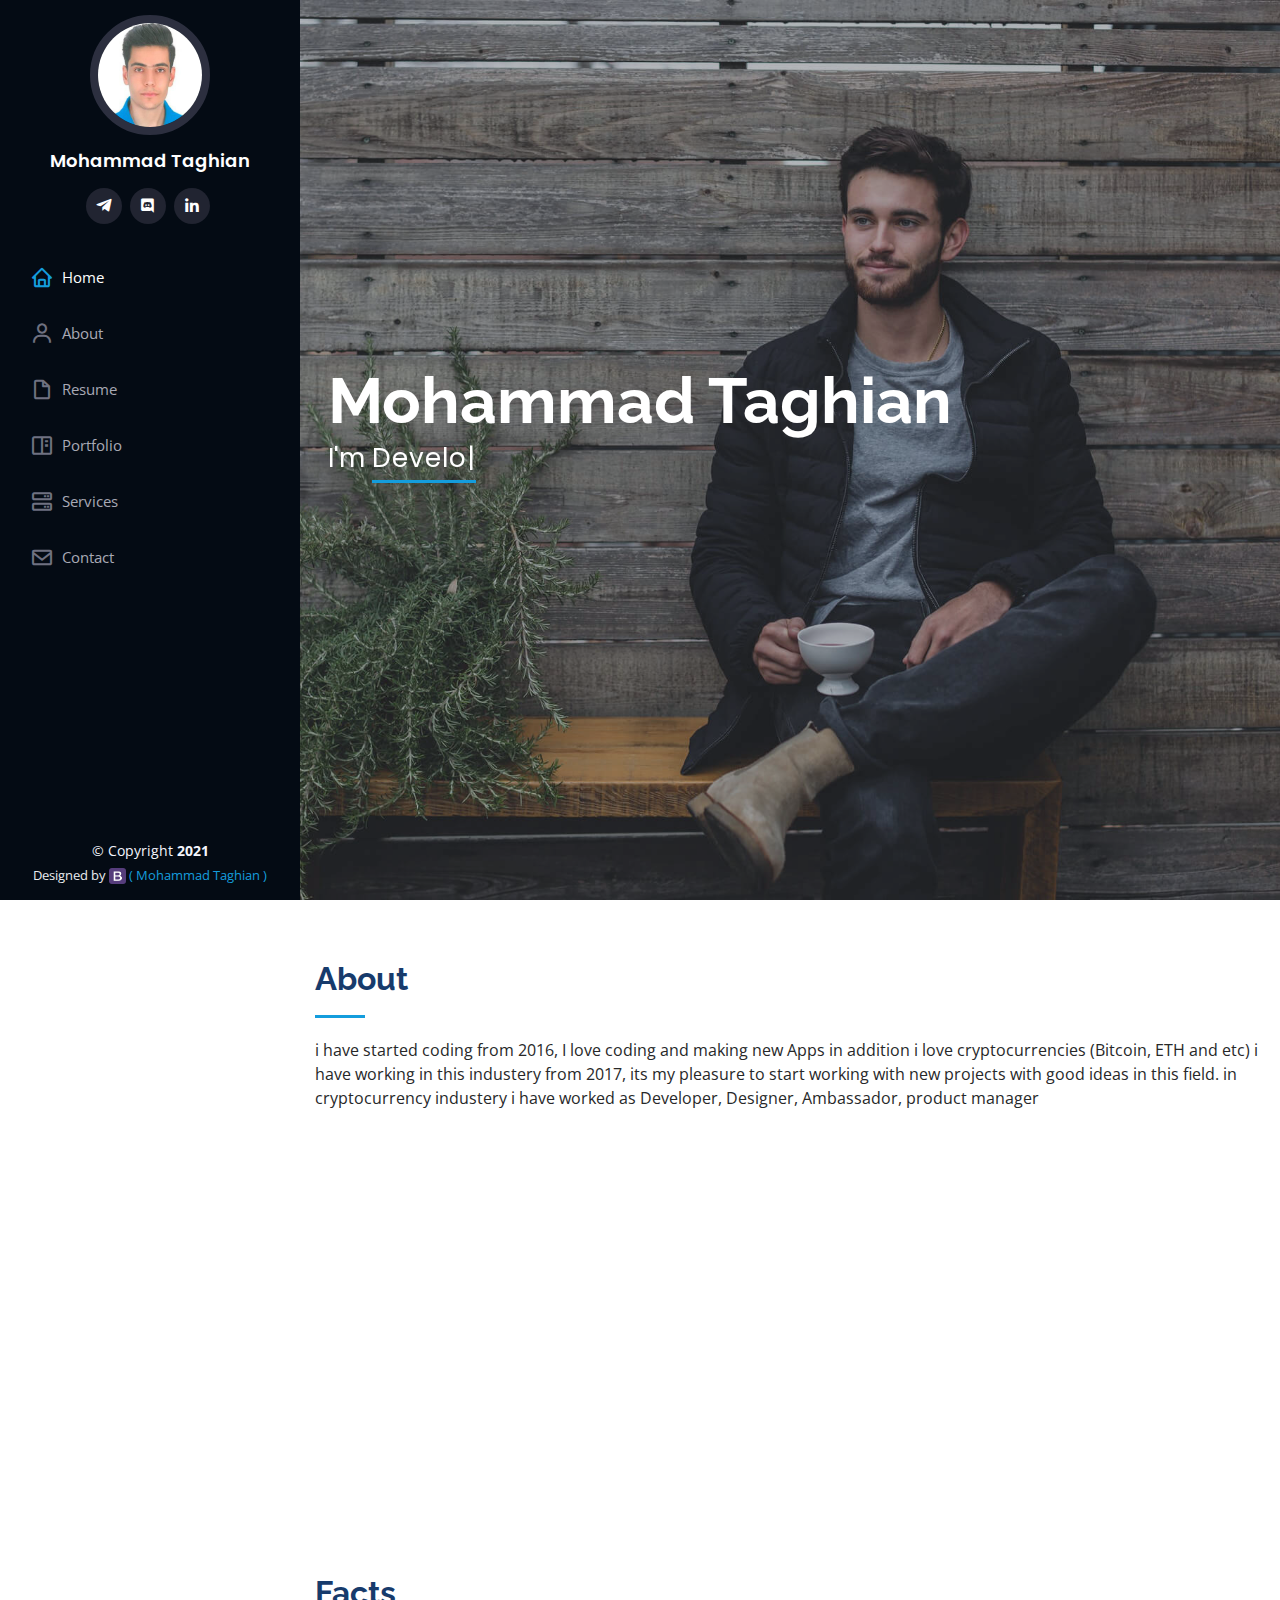
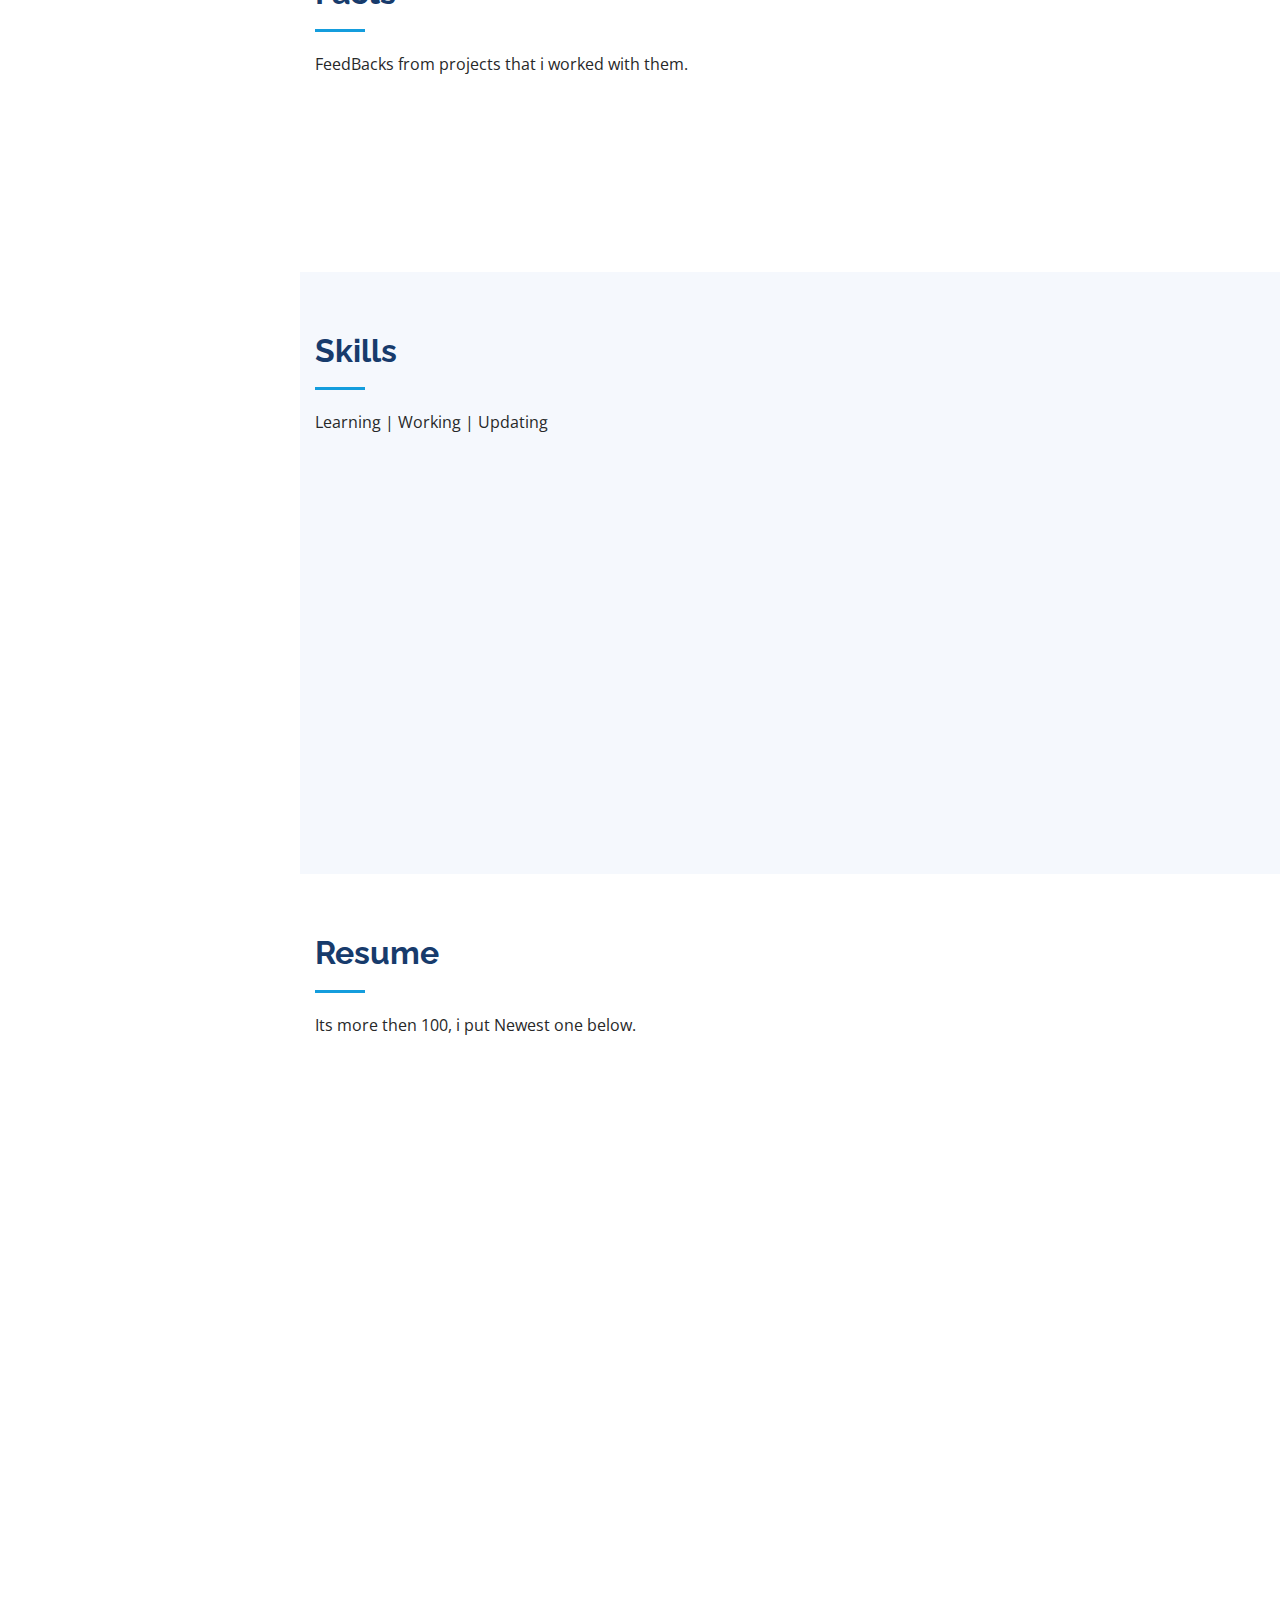
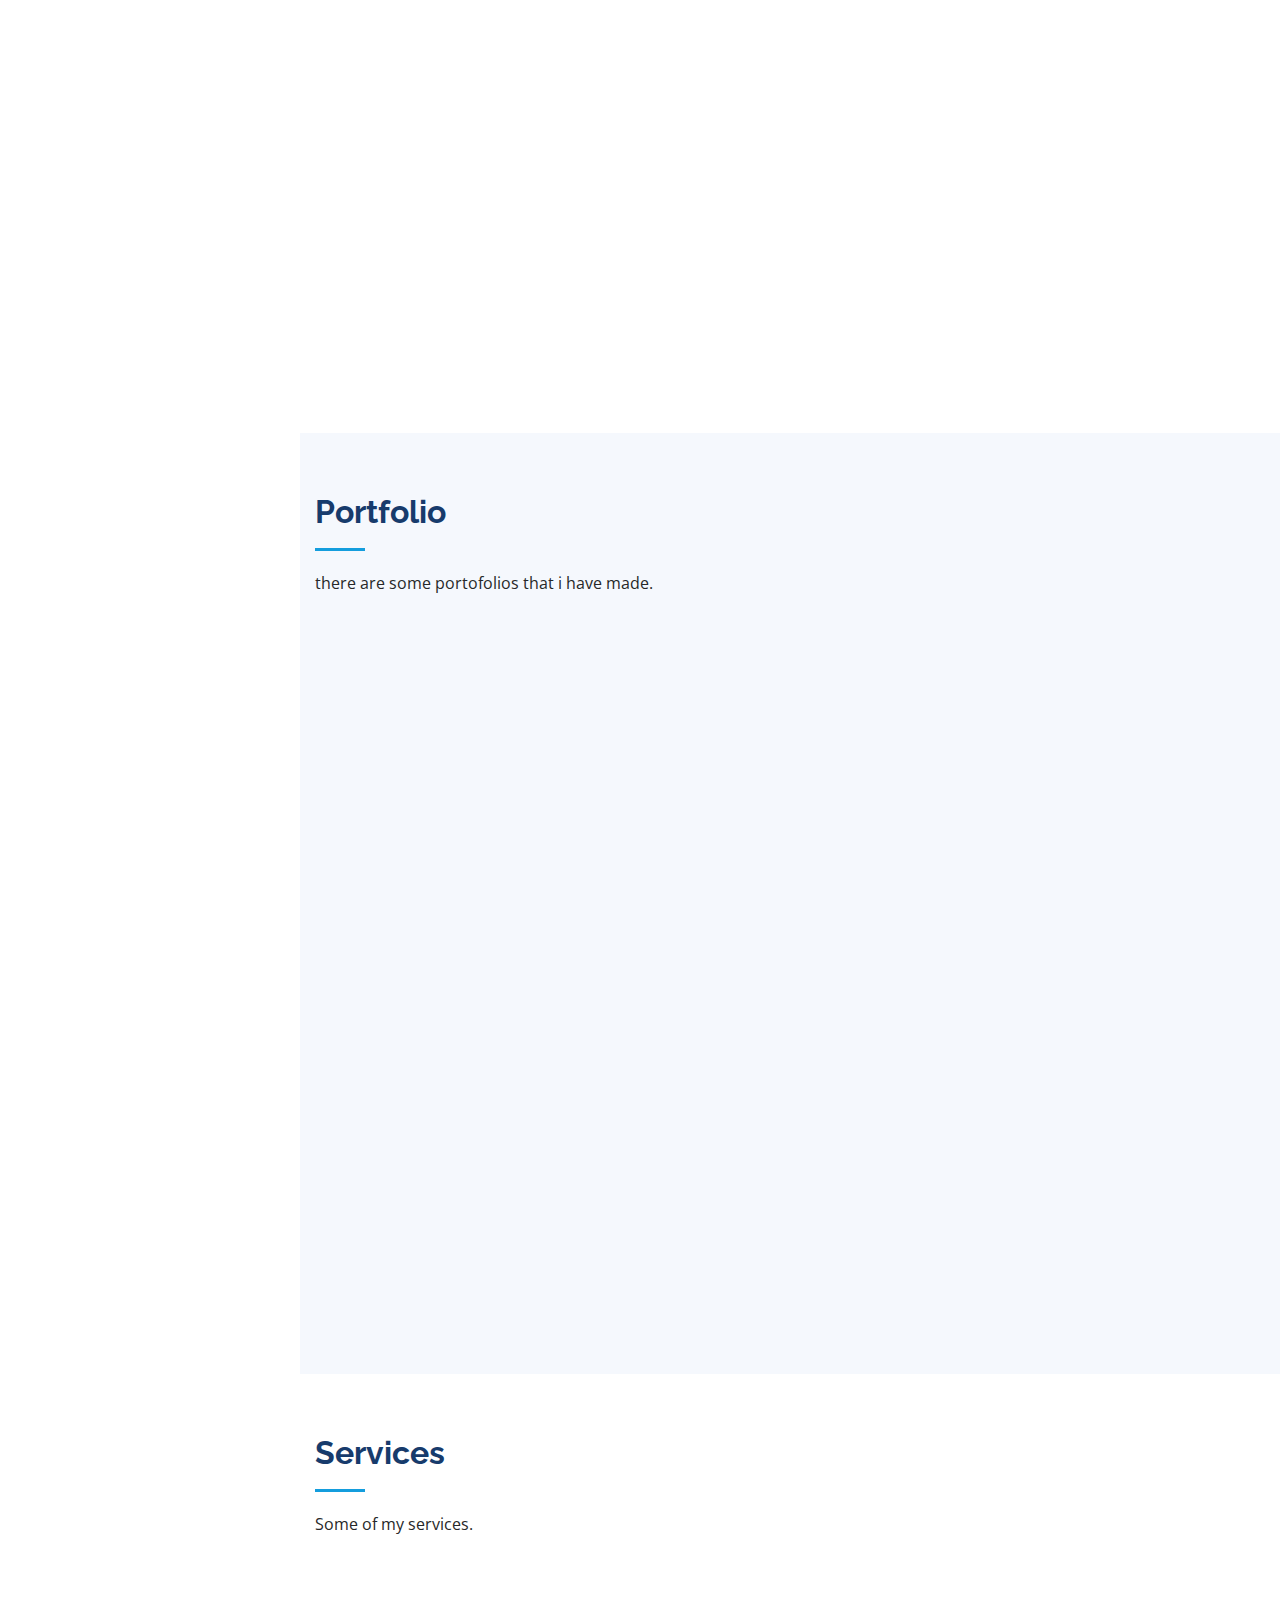
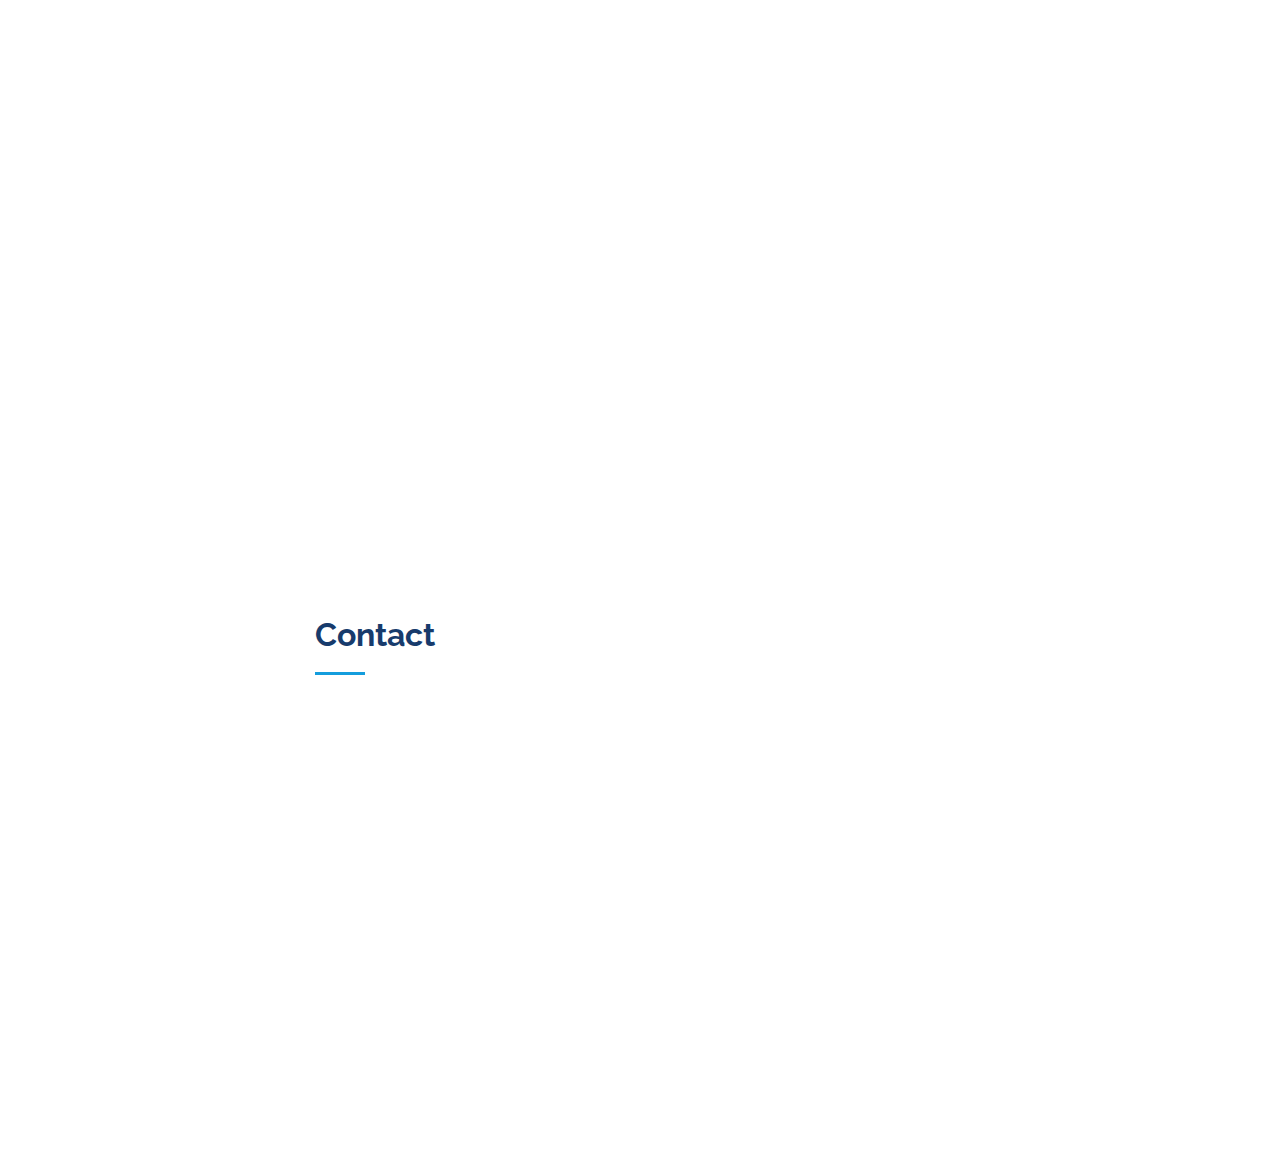
==== commit 62f9f95e: "update 02" ====
--- a/index.html
+++ b/index.html
@@ -73,7 +73,7 @@
     <section id="hero" class="d-flex flex-column justify-content-center align-items-center">
         <div class="hero-container" data-aos="fade-in">
             <h1>Mohammad Taghian</h1>
-            <p>I'm <span class="typed" data-typed-items="Developer, Designer, Freelancer, CM"></span></p>
+            <p>I'm <span class="typed" data-typed-items="Developer, Designer, Freelancer, CM, Product Manager"></span></p>
         </div>
     </section>
     <!-- End Hero -->
@@ -88,7 +88,7 @@
                     <h2>About</h2>
                     <p>
                         <!-- Im Mohammad Taghian<br> > Date of birth: 2000-4-30<br> -->i have started coding from 2016, I love coding and making new Apps in addition i love cryptocurrencies (Bitcoin, ETH and etc) i have working in this industery from 2017, its my pleasure to start working with new projects with good
-                        ideas in this field. in cryptocurrency industery i have worked as Developer, Designer and Ambassador</p>
+                        ideas in this field. in cryptocurrency industery i have worked as Developer, Designer, Ambassador, product manager</p>
                 </div>
 
                 <div class="row">
@@ -98,7 +98,7 @@
                     <div class="col-lg-8 pt-4 pt-lg-0 content" data-aos="fade-left">
                         <h3>Developer, UI/UX Designer, CM</h3>
                         <p class="font-italic">
-                            im Web Developer, Cryptocurrency Developer, UI/UX designer, Ambassador.
+                            im Web Developer, Cryptocurrency Developer, UI/UX designer, Ambassador & product manage.
                         </p>
                         <div class="row">
                             <div class="col-lg-6">
@@ -106,7 +106,6 @@
                                     <li><i class="icofont-rounded-right"></i> <strong>Birthday:</strong> 30 April 2000</li>
                                     <li><i class="icofont-rounded-right"></i> <strong>Website:</strong><a href="https://mohammadtaghian.github.io/"> mohammadtaghian.github.io</a> </li>
                                     <li><i class="icofont-rounded-right"></i> <strong>Phone:</strong> +98 914 038 4695</li>
-                                    <li><i class="icofont-rounded-right"></i> <strong>City:</strong> City : Isfahan , IR</li>
                                     <li><i class="icofont-rounded-right"></i> <strong>Github:</strong><a href="https://github.com/mohammadtaghian"> mohammadtaghian</a></li>
                                 </ul>
                             </div>
@@ -534,17 +533,17 @@
                     <div class="col-lg-4 col-md-6 icon-box" data-aos="fade-up">
                         <div class="icon"><i class="icofont-computer"></i></div>
                         <h4 class="title"><a href="">Web developing</a></h4>
-                        <p class="description">in lots of platforms as WP, css | html | js , css | html | Bootstrap , Html | css | REACT</p>
+                        <p class="description">in lots of platforms as WP, css | html | js , css | html | Bootstrap , Html | css | REACT .</p>
                     </div>
                     <div class="col-lg-4 col-md-6 icon-box" data-aos="fade-up" data-aos-delay="100">
                         <div class="icon"><i class="icofont-chart-bar-graph"></i></div>
                         <h4 class="title"><a href="">get Idea for new projects</a></h4>
-                        <p class="description">I have more than 5 years experiences in Blovkchain industory & cryptocurrencies So i can manage one project with my idea to make it seccessful</p>
+                        <p class="description">I have more than 5 years experiences in Blovkchain industory & cryptocurrencies So i can manage one project with my idea to make it seccessful.</p>
                     </div>
                     <div class="col-lg-4 col-md-6 icon-box" data-aos="fade-up" data-aos-delay="200">
                         <div class="icon"><i class="icofont-earth"></i></div>
                         <h4 class="title"><a href="">Ambassador</a></h4>
-                        <p class="description">i can be Ambassador of irainian, im not alone in it, i have lots of admins that they will handle it and all are working fullTime</p>
+                        <p class="description">i can be Ambassador of irainian, im not alone in it, i have lots of admins that they will handle it and all are working fullTime.</p>
                     </div>
                     <div class="col-lg-4 col-md-6 icon-box" data-aos="fade-up" data-aos-delay="300">
                         <div class="icon"><i class="icofont-image"></i></div>
@@ -554,17 +553,22 @@
                     <div class="col-lg-4 col-md-6 icon-box" data-aos="fade-up" data-aos-delay="400">
                         <div class="icon"><i class="icofont-settings"></i></div>
                         <h4 class="title"><a href="">BlockChain developer</a></h4>
-                        <p class="description">can make token, coin, forking projects, and etc</p>
+                        <p class="description">can make token, coin, forking projects, and etc.</p>
                     </div>
                     <div class="col-lg-4 col-md-6 icon-box" data-aos="fade-up" data-aos-delay="500">
                         <div class="icon"><i class="icofont-tasks-alt"></i></div>
                         <h4 class="title"><a href="">Frontend Developer</a></h4>
-                        <p class="description">Working on frontend of Projects to make cool UI and UX and coding for projects</p>
+                        <p class="description">Working on frontend of Projects to make cool UI and UX and coding for projects.</p>
                     </div>
                     <div class="col-lg-4 col-md-6 icon-box" data-aos="fade-up" data-aos-delay="500">
                         <div class="icon"><i class="icofont-tasks-alt"></i></div>
                         <h4 class="title"><a href="">Fixing UI & UX of Webs</a></h4>
-                        <p class="description">make better UI and UX for websites, check everything, make solution, coding, designing and etc to make better website to be attractive</p>
+                        <p class="description">make better UI and UX for websites, check everything, make solution, coding, designing and etc to make better website to be attractive.</p>
+                    </div>
+                    <div class="col-lg-4 col-md-6 icon-box" data-aos="fade-up" data-aos-delay="500">
+                        <div class="icon"><i class="icofont-tasks-alt"></i></div>
+                        <h4 class="title"><a href="">Product manager</a></h4>
+                        <p class="description">me and my team know much developers in cryptocurrency for every field, in lawest time and with few budget do youre development part with us.</p>
                     </div>
                 </div>
 
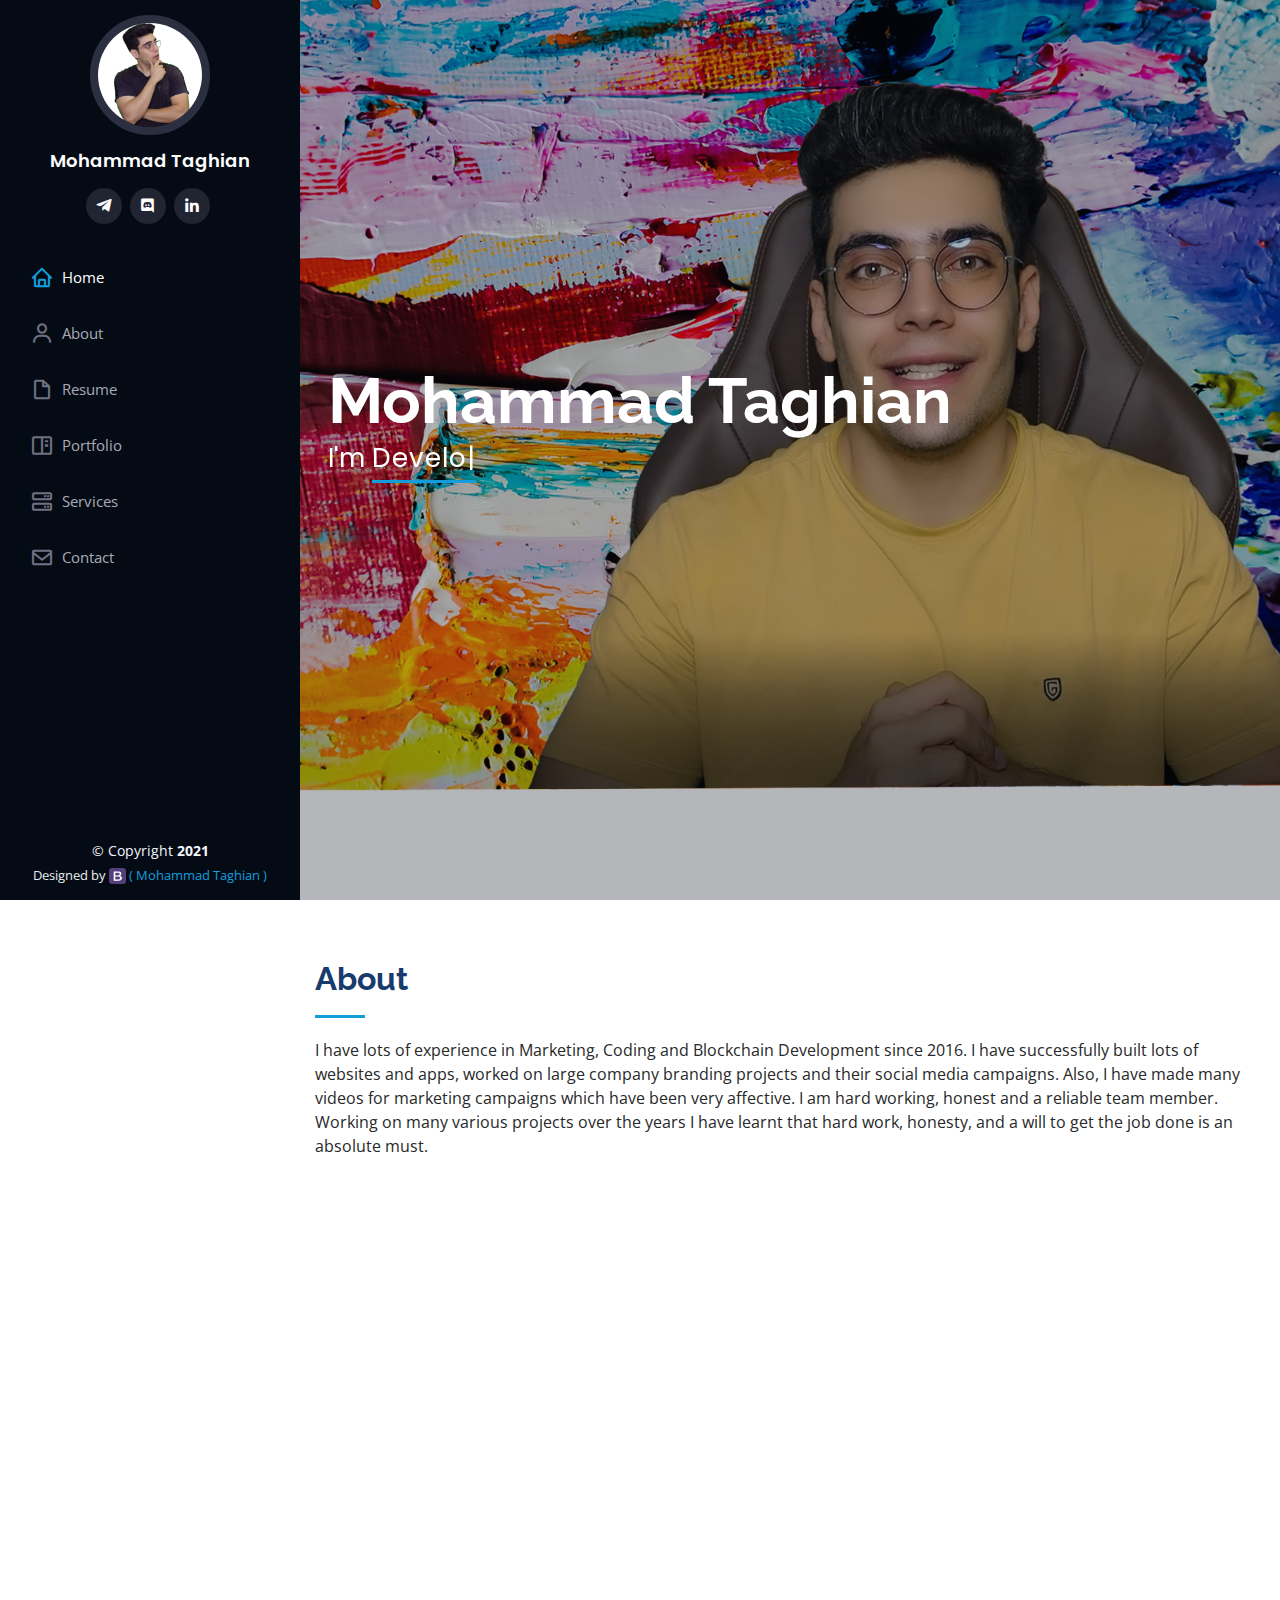
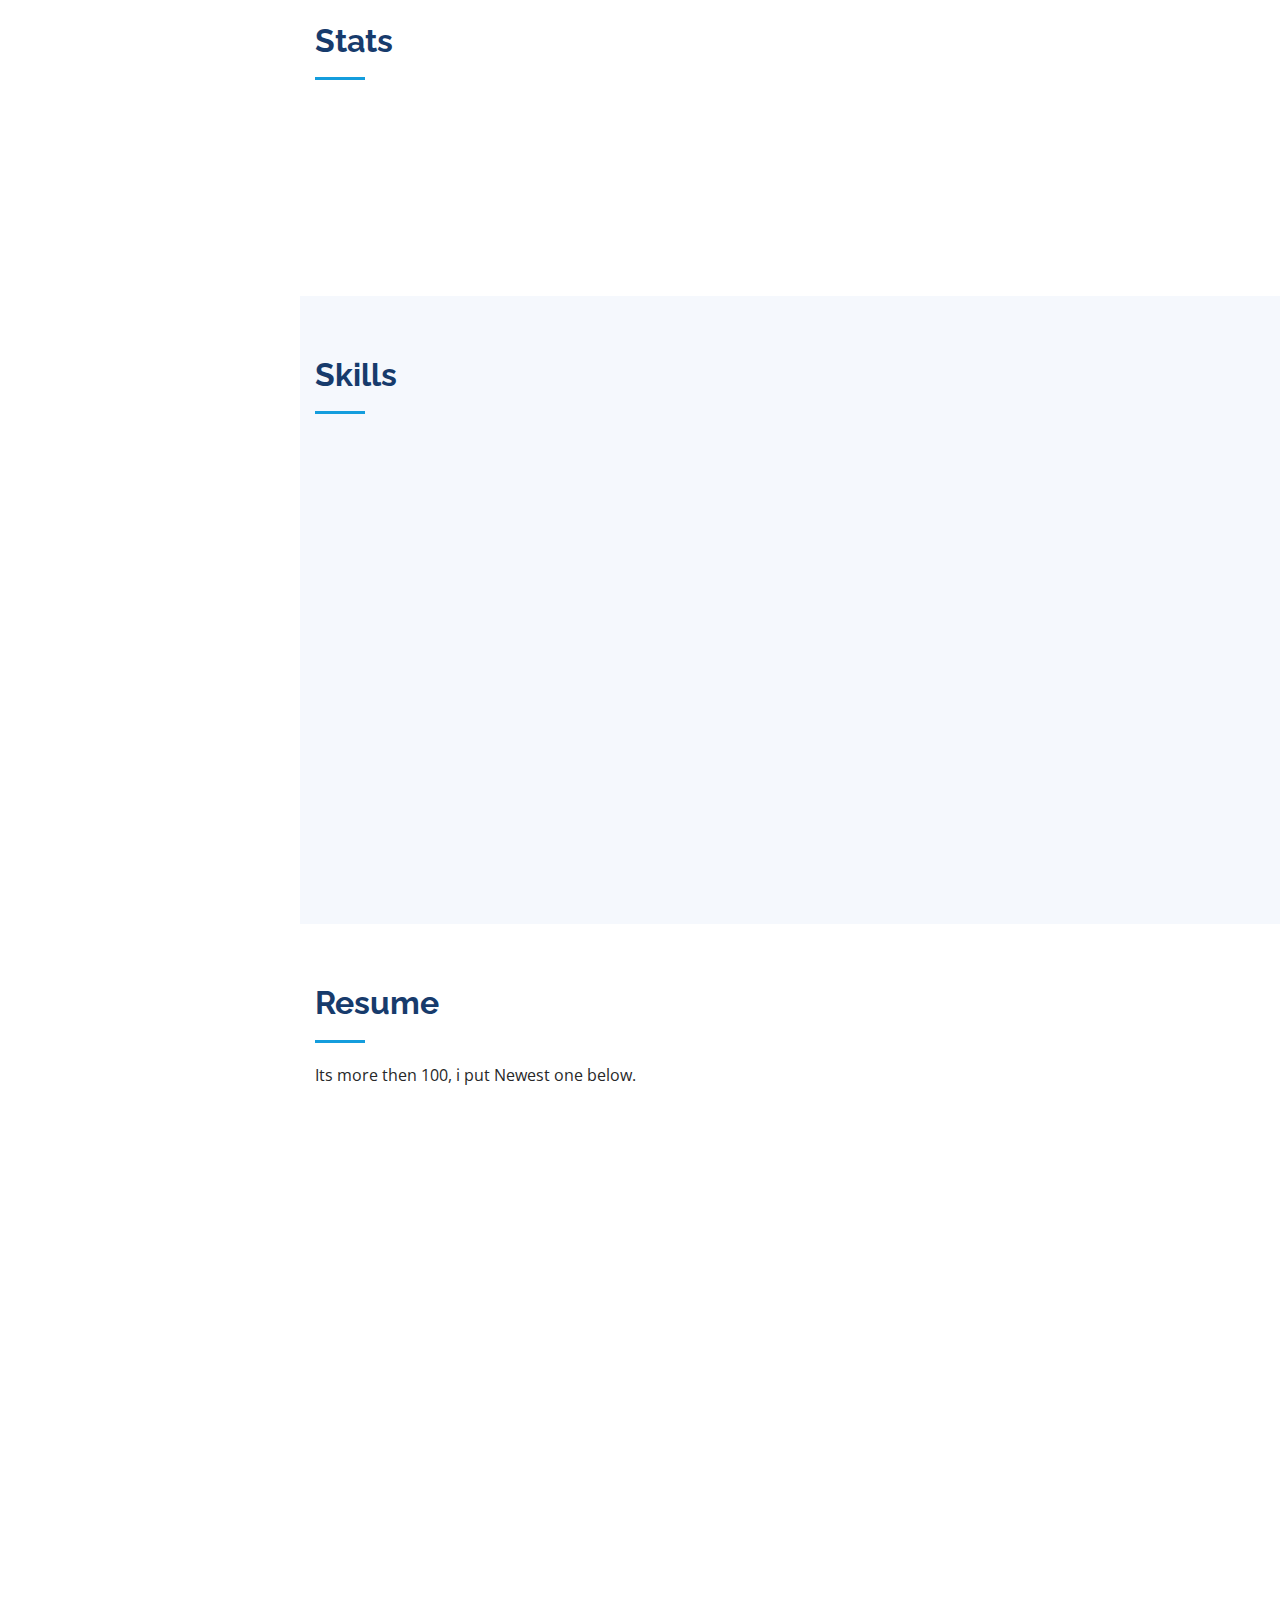
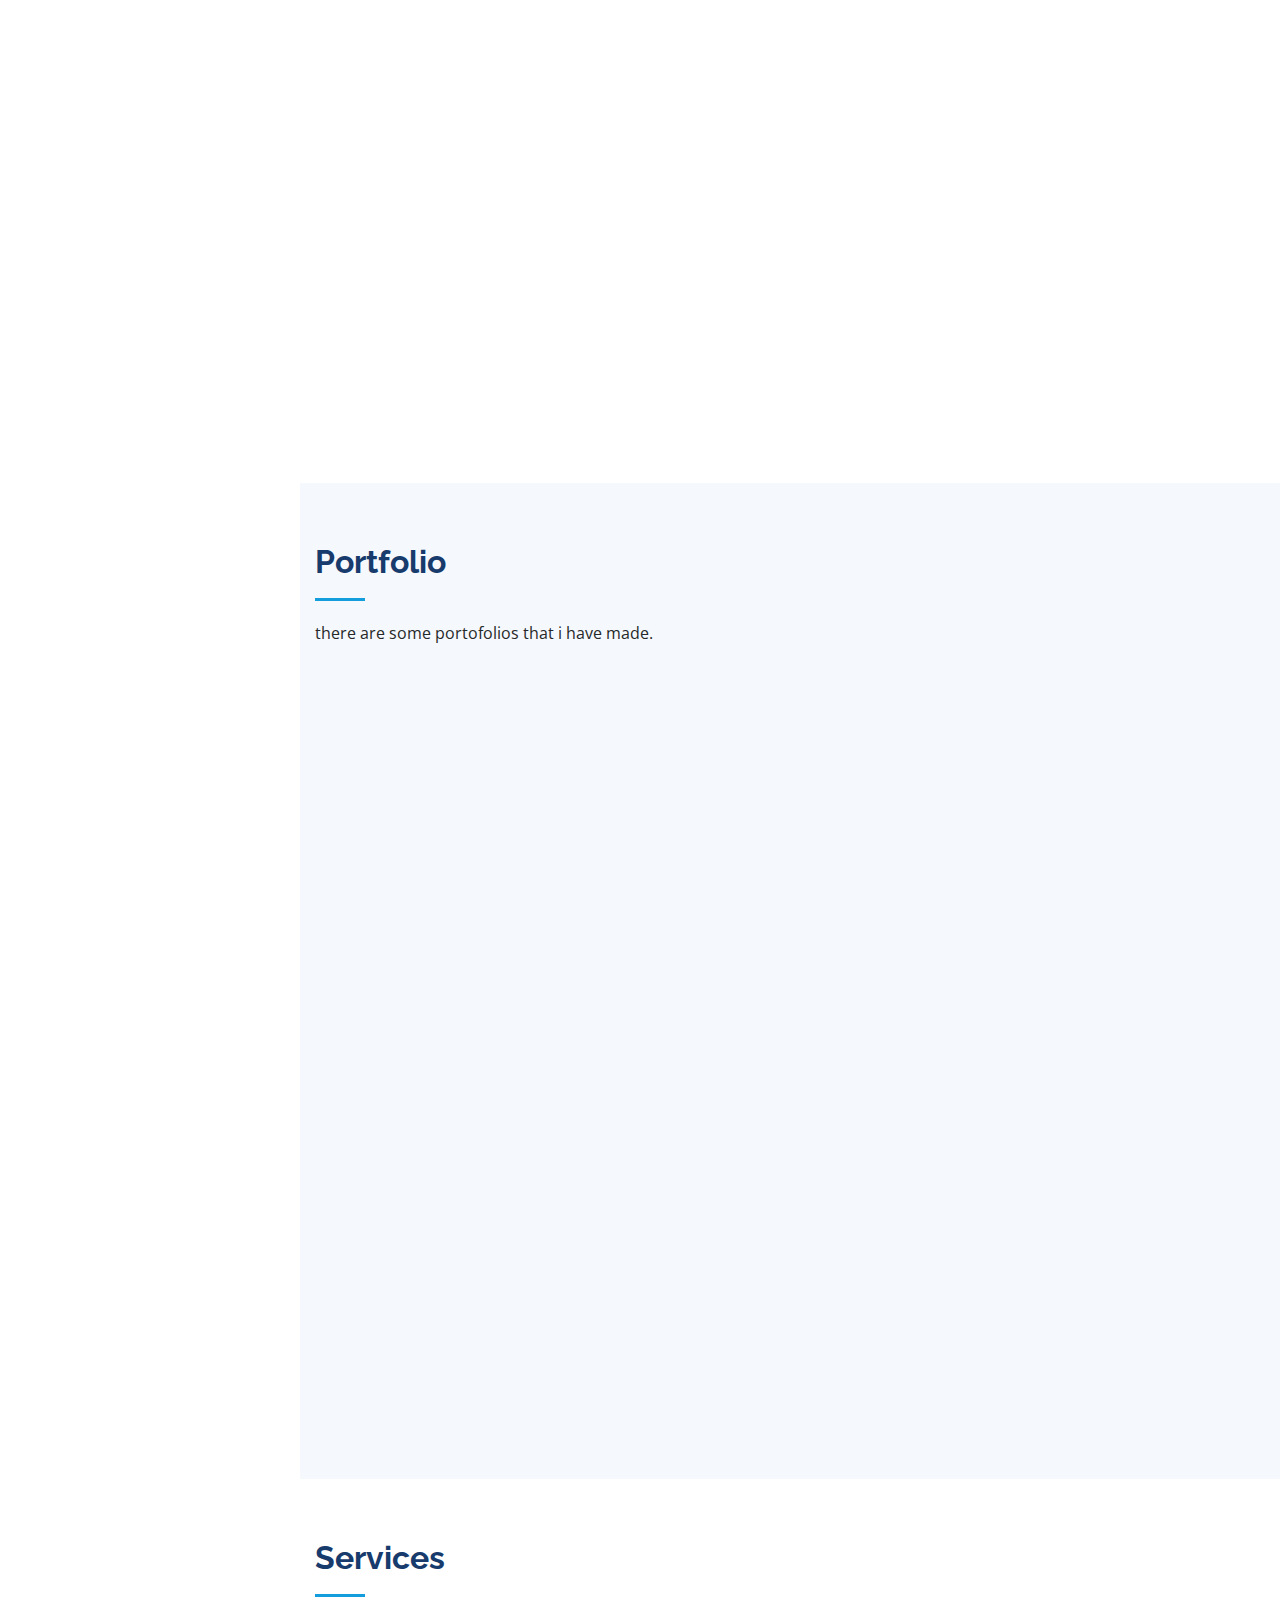
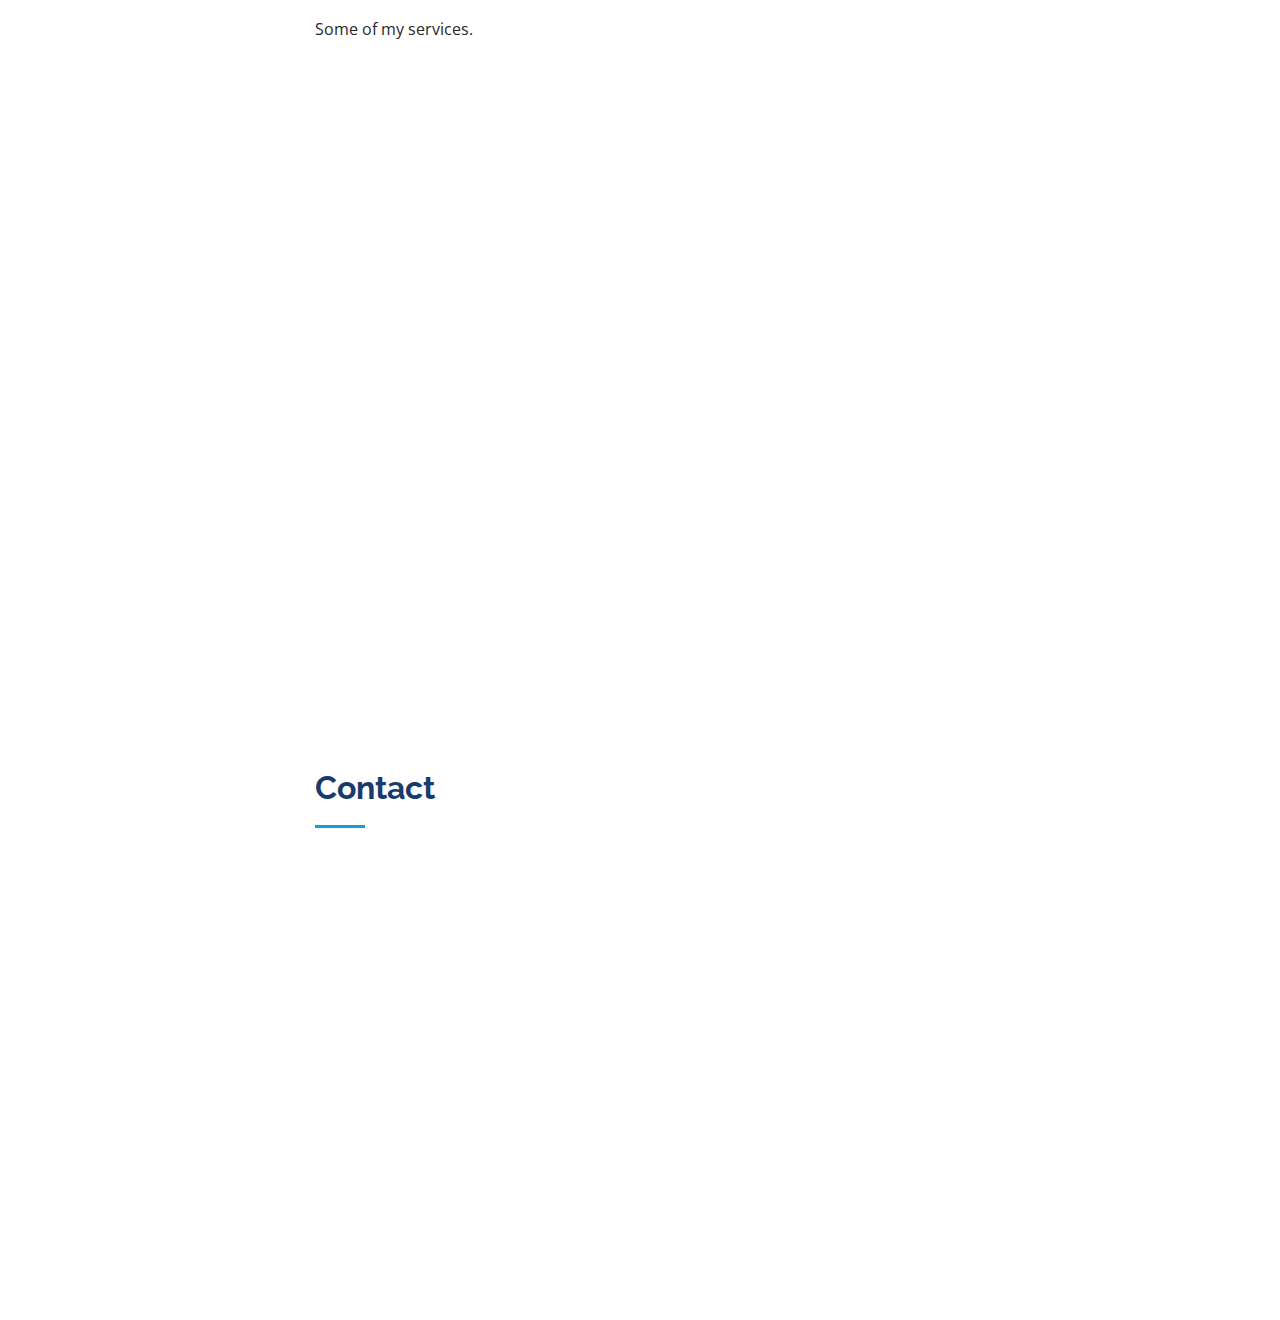
==== commit b44b9e43: "newOne" ====
--- a/index.html
+++ b/index.html
@@ -87,8 +87,9 @@
                 <div class="section-title">
                     <h2>About</h2>
                     <p>
-                        <!-- Im Mohammad Taghian<br> > Date of birth: 2000-4-30<br> -->i have started coding from 2016, I love coding and making new Apps in addition i love cryptocurrencies (Bitcoin, ETH and etc) i have working in this industery from 2017, its my pleasure to start working with new projects with good
-                        ideas in this field. in cryptocurrency industery i have worked as Developer, Designer, Ambassador, product manager</p>
+                        <!-- Im Mohammad Taghian<br> > Date of birth: 2000-4-30<br> -->I have lots of experience in Marketing, Coding and Blockchain Development since 2016. I have successfully built lots of websites and apps, worked on large company branding projects and their social media campaigns. Also, I have
+                        made many videos for marketing campaigns which have been very affective. I am hard working, honest and a reliable team member. Working on many various projects over the years I have learnt that hard work, honesty, and a will to
+                        get the job done is an absolute must. </p>
                 </div>
 
                 <div class="row">
@@ -98,7 +99,7 @@
                     <div class="col-lg-8 pt-4 pt-lg-0 content" data-aos="fade-left">
                         <h3>Developer, UI/UX Designer, CM</h3>
                         <p class="font-italic">
-                            im Web Developer, Cryptocurrency Developer, UI/UX designer, Ambassador & product manage.
+                            im Web Developer, Cryptocurrency Developer, UI/UX designer, motion graphics, Ambassador & product manage.
                         </p>
                         <div class="row">
                             <div class="col-lg-6">
@@ -135,8 +136,8 @@
             <div class="container">
 
                 <div class="section-title">
-                    <h2>Facts</h2>
-                    <p>FeedBacks from projects that i worked with them.</p>
+                    <h2>Stats</h2>
+                    <p></p>
                 </div>
 
                 <div class="row no-gutters">
@@ -144,7 +145,7 @@
                     <div class="col-lg-3 col-md-6 d-md-flex align-items-md-stretch" data-aos="fade-up">
                         <div class="count-box">
                             <i class="icofont-simple-smile"></i>
-                            <span data-toggle="counter-up">100</span>
+                            <span data-toggle="counter-up">72</span>
                             <p><strong>Happy Clients</strong> </p>
                         </div>
                     </div>
@@ -152,7 +153,7 @@
                     <div class="col-lg-3 col-md-6 d-md-flex align-items-md-stretch" data-aos="fade-up" data-aos-delay="100">
                         <div class="count-box">
                             <i class="icofont-document-folder"></i>
-                            <span data-toggle="counter-up">100</span>
+                            <span data-toggle="counter-up">117</span>
                             <p><strong>Projects</strong> </p>
                         </div>
                     </div>
@@ -160,7 +161,7 @@
                     <div class="col-lg-3 col-md-6 d-md-flex align-items-md-stretch" data-aos="fade-up" data-aos-delay="200">
                         <div class="count-box">
                             <i class="icofont-live-support"></i>
-                            <span data-toggle="counter-up">3,500</span>
+                            <span data-toggle="counter-up">3,523</span>
                             <p><strong>Hours Of Support</strong> </p>
                         </div>
                     </div>
@@ -168,7 +169,7 @@
                     <div class="col-lg-3 col-md-6 d-md-flex align-items-md-stretch" data-aos="fade-up" data-aos-delay="300">
                         <div class="count-box">
                             <i class="icofont-users-alt-5"></i>
-                            <span data-toggle="counter-up">15</span>
+                            <span data-toggle="counter-up">14</span>
                             <p><strong>Hard Workers</strong> </p>
                         </div>
                     </div>
@@ -185,7 +186,7 @@
 
                 <div class="section-title">
                     <h2>Skills</h2>
-                    <p>Learning | Working | Updating</p>
+                    <p></p>
                 </div>
 
                 <div class="row skills-content">
@@ -278,6 +279,20 @@
 
                         <div class="progress">
                             <span class="skill">Adobe XD <i class="val">50%</i></span>
+                            <div class="progress-bar-wrap">
+                                <div class="progress-bar" role="progressbar" aria-valuenow="50" aria-valuemin="0" aria-valuemax="100"></div>
+                            </div>
+                        </div>
+
+                        <div class="progress">
+                            <span class="skill">Adobe After Effects <i class="val">80%</i></span>
+                            <div class="progress-bar-wrap">
+                                <div class="progress-bar" role="progressbar" aria-valuenow="50" aria-valuemin="0" aria-valuemax="100"></div>
+                            </div>
+                        </div>
+
+                        <div class="progress">
+                            <span class="skill">Adobe Premiere<i class="val">90%</i></span>
                             <div class="progress-bar-wrap">
                                 <div class="progress-bar" role="progressbar" aria-valuenow="50" aria-valuemin="0" aria-valuemax="100"></div>
                             </div>
@@ -401,7 +416,7 @@
                     <p>there are some portofolios that i have made.</p>
                 </div>
 
-                <div class="row" data-aos="fade-up">
+                <!--  <div class="row" data-aos="fade-up">
                     <div class="col-lg-12 d-flex justify-content-center">
                         <ul id="portfolio-flters">
                             <li data-filter="*" class="filter-active">All</li>
@@ -410,107 +425,188 @@
                             <li data-filter=".filter-logo">Logo</li>
                         </ul>
                     </div>
-                </div>
+                </div> -->
 
                 <div class="row portfolio-container" data-aos="fade-up" data-aos-delay="100">
 
                     <div class="col-lg-4 col-md-6 portfolio-item filter-web">
                         <div class="portfolio-wrap">
-                            <img src="assets/img/portfolio/web1.d.png" class="img-fluid" alt="">
-                            <div class="portfolio-links">
-                                <a href="assets/img/portfolio/web1.png" data-gall="portfolioGallery" class="venobox" title="App 1"><i class="bx bx-plus"></i></a>
+                            <!-- <img src="assets/img/portfolio/web1.d.png" class="img-fluid" alt="">
+                            <div class="portfolio-links">
+                                <a href="assets/img/portfolio/logo1.mp4" data-gall="portfolioGallery" class="venobox" title="App 1"><i class="bx bx-plus"></i></a>
                                 <a href="./theme1/index.html" title="More Details"><i class="bx bx-link"></i></a>
-                            </div>
+                            </div> -->
+                            <video controls loop autoplay muted class="img-fluid">
+                                <source src="assets/img/portfolio/ShibaToken.mp4" type="video/mp4" >
+                                <source src="movie.ogg" type="video/ogg">
+                              
+                              </video>
                         </div>
                     </div>
 
                     <div class="col-lg-4 col-md-6 portfolio-item filter-logo">
                         <div class="portfolio-wrap ">
-                            <img src="assets/img/portfolio/5244187.png" class="img-fluid" alt="">
-                            <div class="portfolio-links">
-                                <a href="assets/img/portfolio/5244187.png" data-gall="portfolioGallery" class="venobox col-12" title="Web 3"><i class="bx bx-plus"></i></a>
-
-                            </div>
+                            <!-- <img src="assets/img/portfolio/logo1.mp4" class="img-fluid" alt=""> -->
+                            <video controls loop autoplay muted class="img-fluid">
+                                <source src="assets/img/portfolio/logo1.mp4" type="video/mp4" >
+                                <source src="movie.ogg" type="video/ogg">
+                              
+                              </video>
+                            <!-- <div class="portfolio-links">
+                                <a href="assets/img/portfolio/logo1.mp4" data-gall="portfolioGallery" class="venobox col-12" title="Web 3"><i class="bx bx-plus"></i></a>
+
+                            </div> -->
                         </div>
                     </div>
 
                     <div class="col-lg-4 col-md-6 portfolio-item filter-web">
                         <div class="portfolio-wrap">
-                            <img src="assets/img/portfolio/web2.d.png" class="img-fluid" alt="">
+                            <!-- <img src="assets/img/portfolio/web2.d.png" class="img-fluid" alt="">
                             <div class="portfolio-links">
                                 <a href="assets/img/portfolio/web2.png" data-gall="portfolioGallery" class="venobox" title="App 2"><i class="bx bx-plus"></i></a>
                                 <a href="./theme2/index.html" title="More Details"><i class="bx bx-link"></i></a>
-                            </div>
+                            </div> -->
+                            <video controls loop autoplay muted class="img-fluid">
+                                <source src="assets/img/portfolio/KUSARI2.mp4" type="video/mp4" >
+                                <source src="movie.ogg" type="video/ogg">
+                              
+                              </video>
                         </div>
                     </div>
 
                     <div class="col-lg-4 col-md-6 portfolio-item filter-Banners">
                         <div class="portfolio-wrap">
-                            <img src="assets/img/portfolio/banner1.d.png" class="img-fluid" alt="">
+                            <!-- <img src="assets/img/portfolio/banner1.d.png" class="img-fluid" alt="">
                             <div class="portfolio-links">
                                 <a href="assets/img/portfolio/banner1.png" data-gall="portfolioGallery" class="venobox col-12" title="Card 2"><i class="bx bx-plus"></i></a>
 
-                            </div>
+                            </div> -->
+                            <video controls loop autoplay muted class="img-fluid">
+                                <source src="assets/img/portfolio/Kusariintro1-1.m4v" type="video/mp4" >
+                                <source src="movie.ogg" type="video/ogg">
+                              
+                              </video>
                         </div>
                     </div>
 
                     <div class="col-lg-4 col-md-6 portfolio-item filter-logo">
                         <div class="portfolio-wrap  ">
-                            <img src="assets/img/portfolio/ValadmirShopLogo.png" class="img-fluid" alt="">
+                            <!-- <img src="assets/img/portfolio/ValadmirShopLogo.png" class="img-fluid" alt="">
                             <div class="portfolio-links">
                                 <a href="assets/img/portfolio/ValadmirShopLogo.png" data-gall="portfolioGallery" class="venobox col-12" title="Web 2"><i class="bx bx-plus"></i></a>
 
-                            </div>
+                            </div> -->
+                            <video controls loop autoplay muted class="img-fluid">
+                                <source src="assets/img/portfolio/kusari.mp4" type="video/mp4" >
+                                <source src="movie.ogg" type="video/ogg">
+                              
+                              </video>
                         </div>
                     </div>
 
                     <div class="col-lg-4 col-md-6 portfolio-item filter-web">
                         <div class="portfolio-wrap">
-                            <img src="assets/img/portfolio/web3.d.png" class="img-fluid" alt="">
+                            <!-- <img src="assets/img/portfolio/web3.d.png" class="img-fluid" alt="">
                             <div class="portfolio-links">
                                 <a href="assets/img/portfolio/web3.png" data-gall="portfolioGallery" class="venobox" title="App 3"><i class="bx bx-plus"></i></a>
                                 <a href="./theme3/html/index.html" title="More Details"><i class="bx bx-link"></i></a>
-                            </div>
+                            </div> -->
+                            <video controls loop autoplay muted class="img-fluid">
+                                <source src="assets/img/portfolio/Historyrepeats-1.m4v" type="video/mp4" >
+                                <source src="movie.ogg" type="video/ogg">
+                              
+                              </video>
                         </div>
                     </div>
 
                     <div class="col-lg-4 col-md-6 portfolio-item filter-Banners">
                         <div class="portfolio-wrap">
-                            <img src="assets/img/portfolio/banner2.d.png" class="img-fluid" alt="">
+                            <!-- <img src="assets/img/portfolio/banner2.d.png" class="img-fluid" alt="">
                             <div class="portfolio-links">
                                 <a href="assets/img/portfolio/banner2.png" data-gall="portfolioGallery" class="venobox col-12" title="Card 1"><i class="bx bx-plus"></i></a>
 
-                            </div>
+                            </div> -->
+
+                            <video controls loop autoplay muted class="img-fluid">
+                                <source src="assets/img/portfolio/logoMotion.mp4" type="video/mp4" >
+                                <source src="movie.ogg" type="video/ogg">
+                              
+                              </video>
                         </div>
                     </div>
 
                     <div class="col-lg-4 col-md-6 portfolio-item filter-Banners">
                         <div class="portfolio-wrap">
-                            <img src="assets/img/portfolio/banner3.d.png" class="img-fluid" alt="">
+                            <!-- <img src="assets/img/portfolio/banner3.d.png" class="img-fluid" alt="">
                             <div class="portfolio-links">
                                 <a href="assets/img/portfolio/banner3.png" data-gall="portfolioGallery" class="venobox col-12" title="Card 3"><i class="bx bx-plus"></i></a>
 
-                            </div>
+                            </div> -->
+                            <video controls loop loop autoplay muted class="img-fluid">
+                                <source src="assets/img/portfolio/Swapdex-1.m4v" type="video/mp4" >
+                                <source src="movie.ogg" type="video/ogg">
+                              
+                              </video>
                         </div>
                     </div>
 
                     <div class="col-lg-4 col-md-6 portfolio-item filter-logo ">
                         <div class="portfolio-wrap m-auto">
-                            <img src="assets/img/portfolio/rocketchain.png" class="img-fluid " alt="">
+                            <!-- <img src="assets/img/portfolio/rocketchain.png" class="img-fluid " alt="">
                             <div class="portfolio-links">
                                 <a href="assets/img/portfolio/rocketchain.png" data-gall="portfolioGallery" class="venobox col-12" title="Web 3"><i class="bx bx-plus"></i></a>
 
-                            </div>
+                            </div> -->
+                            <video controls loop autoplay muted class="img-fluid">
+                                <source src="assets/img/portfolio/Fivepoint.m4v" type="video/mp4" >
+                                <source src="movie.ogg" type="video/ogg">
+                              
+                              </video>
                         </div>
                     </div>
 
                     <div class="col-lg-4 col-md-6 portfolio-item filter-logo ">
                         <div class="portfolio-wrap m-auto">
-                            <img src="assets/img/portfolio/houston_rockets.png" class="img-fluid " alt="">
+                            <!-- <img src="assets/img/portfolio/houston_rockets.png" class="img-fluid " alt="">
                             <div class="portfolio-links">
                                 <a href="assets/img/portfolio/houston_rockets.png" data-gall="portfolioGallery" class="venobox col-12" title="Web 3"><i class="bx bx-plus"></i></a>
 
-                            </div>
+                            </div> -->
+                            <video controls loop autoplay muted class="img-fluid">
+                                <source src="assets/img/portfolio/Promotionnftt-1.m4v" type="video/mp4" >
+                                <source src="movie.ogg" type="video/ogg">
+                              
+                              </video>
+                        </div>
+                    </div>
+
+                    <div class="col-lg-4 col-md-6 portfolio-item filter-logo ">
+                        <div class="portfolio-wrap m-auto">
+                            <!-- <img src="assets/img/portfolio/houston_rockets.png" class="img-fluid " alt="">
+                            <div class="portfolio-links">
+                                <a href="assets/img/portfolio/houston_rockets.png" data-gall="portfolioGallery" class="venobox col-12" title="Web 3"><i class="bx bx-plus"></i></a>
+
+                            </div> -->
+                            <video controls loop autoplay muted class="img-fluid">
+                                <source src="assets/img/portfolio/Swapdexfinish-1.m4v" type="video/mp4" >
+                                <source src="movie.ogg" type="video/ogg">
+                              
+                              </video>
+                        </div>
+                    </div>
+
+                    <div class="col-lg-4 col-md-6 portfolio-item filter-logo ">
+                        <div class="portfolio-wrap m-auto">
+                            <!-- <img src="assets/img/portfolio/houston_rockets.png" class="img-fluid " alt="">
+                            <div class="portfolio-links">
+                                <a href="assets/img/portfolio/houston_rockets.png" data-gall="portfolioGallery" class="venobox col-12" title="Web 3"><i class="bx bx-plus"></i></a>
+
+                            </div> -->
+                            <video controls loop autoplay muted class="img-fluid">
+                                <source src="assets/img/portfolio/Intro22-1.m4v" type="video/mp4" >
+                                <source src="movie.ogg" type="video/ogg">
+                              
+                              </video>
                         </div>
                     </div>
 
@@ -533,22 +629,22 @@
                     <div class="col-lg-4 col-md-6 icon-box" data-aos="fade-up">
                         <div class="icon"><i class="icofont-computer"></i></div>
                         <h4 class="title"><a href="">Web developing</a></h4>
-                        <p class="description">in lots of platforms as WP, css | html | js , css | html | Bootstrap , Html | css | REACT .</p>
+                        <p class="description">Web Dvelopment</p>
                     </div>
                     <div class="col-lg-4 col-md-6 icon-box" data-aos="fade-up" data-aos-delay="100">
                         <div class="icon"><i class="icofont-chart-bar-graph"></i></div>
                         <h4 class="title"><a href="">get Idea for new projects</a></h4>
-                        <p class="description">I have more than 5 years experiences in Blovkchain industory & cryptocurrencies So i can manage one project with my idea to make it seccessful.</p>
+                        <p class="description">Have an idea for the next big thing in Blockchain? I have over 5 years experience in the Blockchain and Cryptocurrency industries.</p>
                     </div>
                     <div class="col-lg-4 col-md-6 icon-box" data-aos="fade-up" data-aos-delay="200">
                         <div class="icon"><i class="icofont-earth"></i></div>
-                        <h4 class="title"><a href="">Ambassador</a></h4>
-                        <p class="description">i can be Ambassador of irainian, im not alone in it, i have lots of admins that they will handle it and all are working fullTime.</p>
+                        <h4 class="title"><a href="">Ambassadorial Roles</a></h4>
+                        <p class="description">Need an Ambassador to take your project to the next level. From running your Social Media campaigns to running an ICO roll out. We have the experience and knowledge to make it work.</p>
                     </div>
                     <div class="col-lg-4 col-md-6 icon-box" data-aos="fade-up" data-aos-delay="300">
                         <div class="icon"><i class="icofont-image"></i></div>
                         <h4 class="title"><a href="">Designing</a></h4>
-                        <p class="description">make logo, banner, short clips, Graphic Design and etc.</p>
+                        <p class="description">Company Branding, Video Creation, Banner Design Graphic Design</p>
                     </div>
                     <div class="col-lg-4 col-md-6 icon-box" data-aos="fade-up" data-aos-delay="400">
                         <div class="icon"><i class="icofont-settings"></i></div>
@@ -563,12 +659,12 @@
                     <div class="col-lg-4 col-md-6 icon-box" data-aos="fade-up" data-aos-delay="500">
                         <div class="icon"><i class="icofont-tasks-alt"></i></div>
                         <h4 class="title"><a href="">Fixing UI & UX of Webs</a></h4>
-                        <p class="description">make better UI and UX for websites, check everything, make solution, coding, designing and etc to make better website to be attractive.</p>
+                        <p class="description">We can create and design websites and apps that have fully functional UI and UX. From start to finish we are with you all the way.</p>
                     </div>
                     <div class="col-lg-4 col-md-6 icon-box" data-aos="fade-up" data-aos-delay="500">
                         <div class="icon"><i class="icofont-tasks-alt"></i></div>
-                        <h4 class="title"><a href="">Product manager</a></h4>
-                        <p class="description">me and my team know much developers in cryptocurrency for every field, in lawest time and with few budget do youre development part with us.</p>
+                        <h4 class="title"><a href="">Product Management</a></h4>
+                        <p class="description">My highly organised team can take on the role of Product Management for your ideas. Making sure we deliver on time and on budget.</p>
                     </div>
                 </div>
 
--- a/assets/css/style.css
+++ b/assets/css/style.css
@@ -568,7 +568,8 @@
     z-index: 1;
 }
 
-.portfolio .portfolio-wrap::before {
+
+/* .portfolio .portfolio-wrap::before {
     content: "";
     background: rgba(255, 255, 255, 0.5);
     position: absolute;
@@ -579,7 +580,7 @@
     transition: all ease-in-out 0.3s;
     z-index: 2;
     opacity: 0;
-}
+} */
 
 .portfolio .portfolio-wrap .portfolio-links {
     opacity: 1;
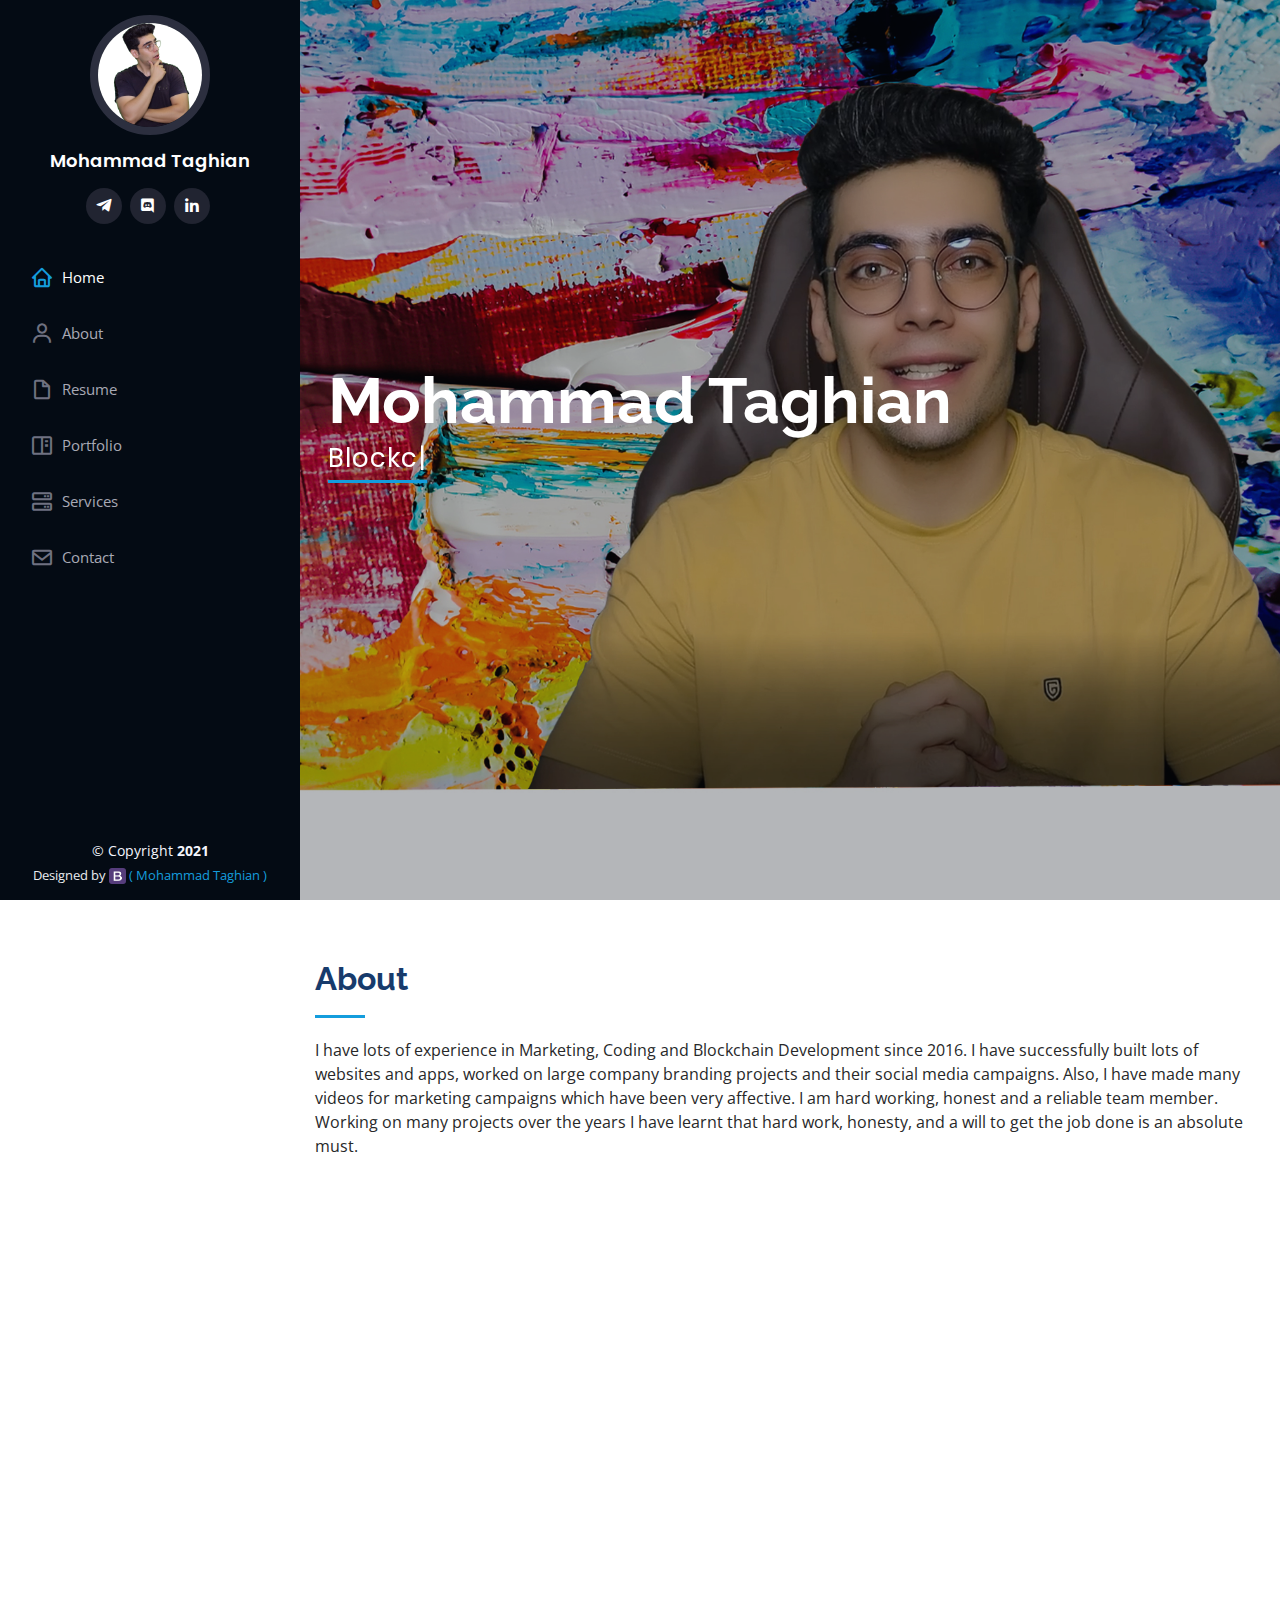
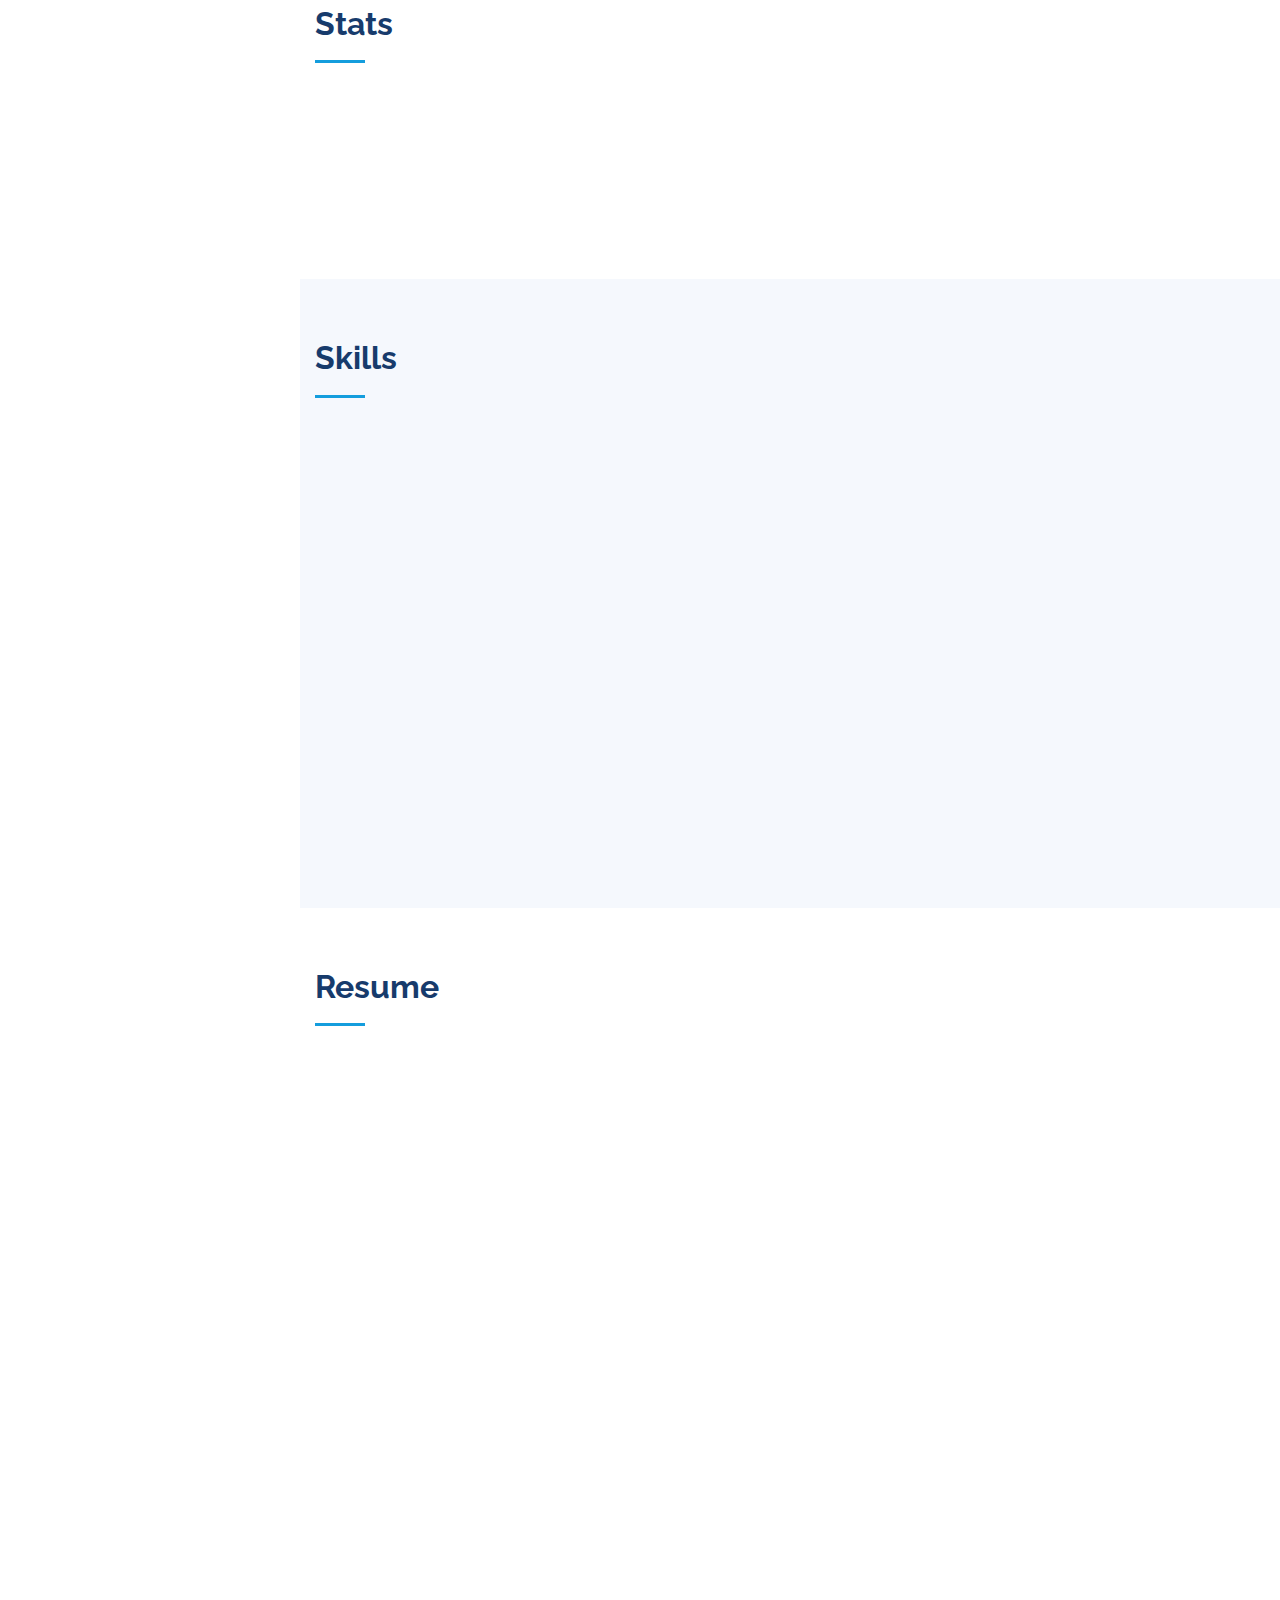
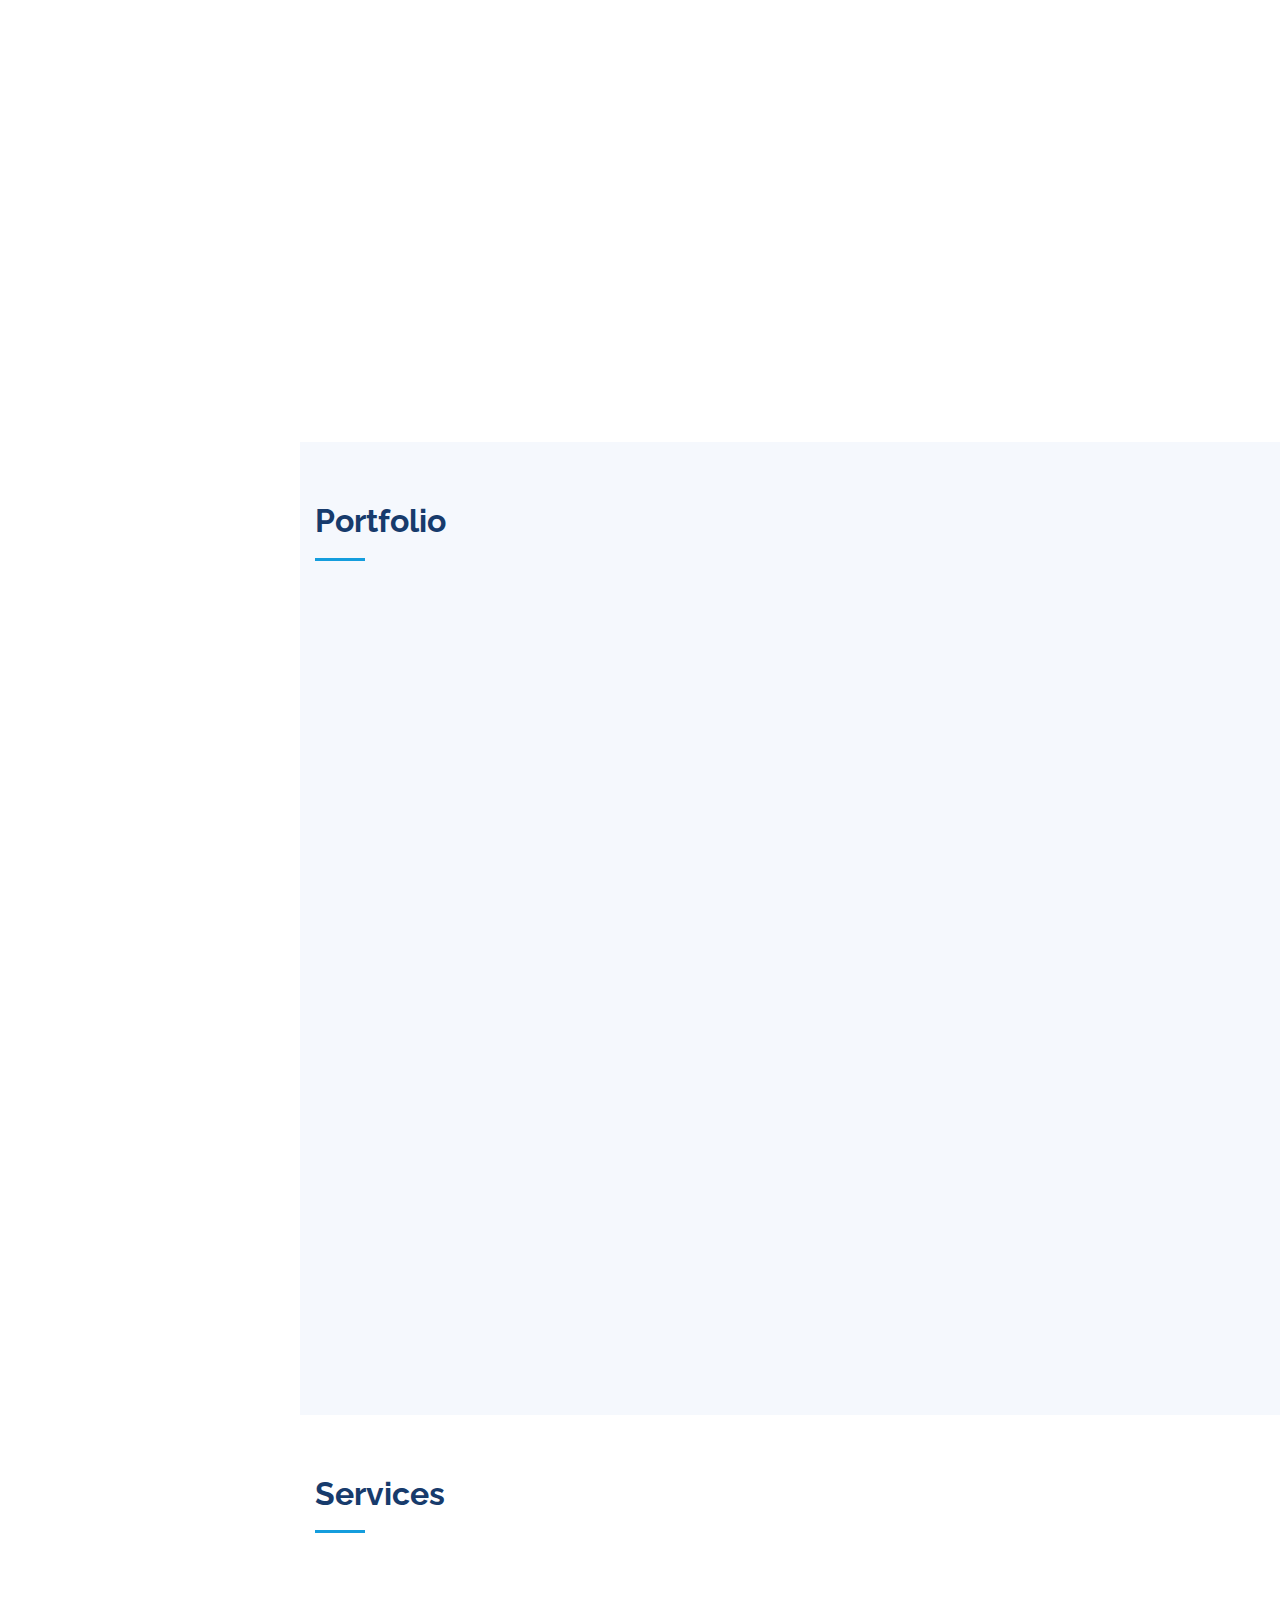
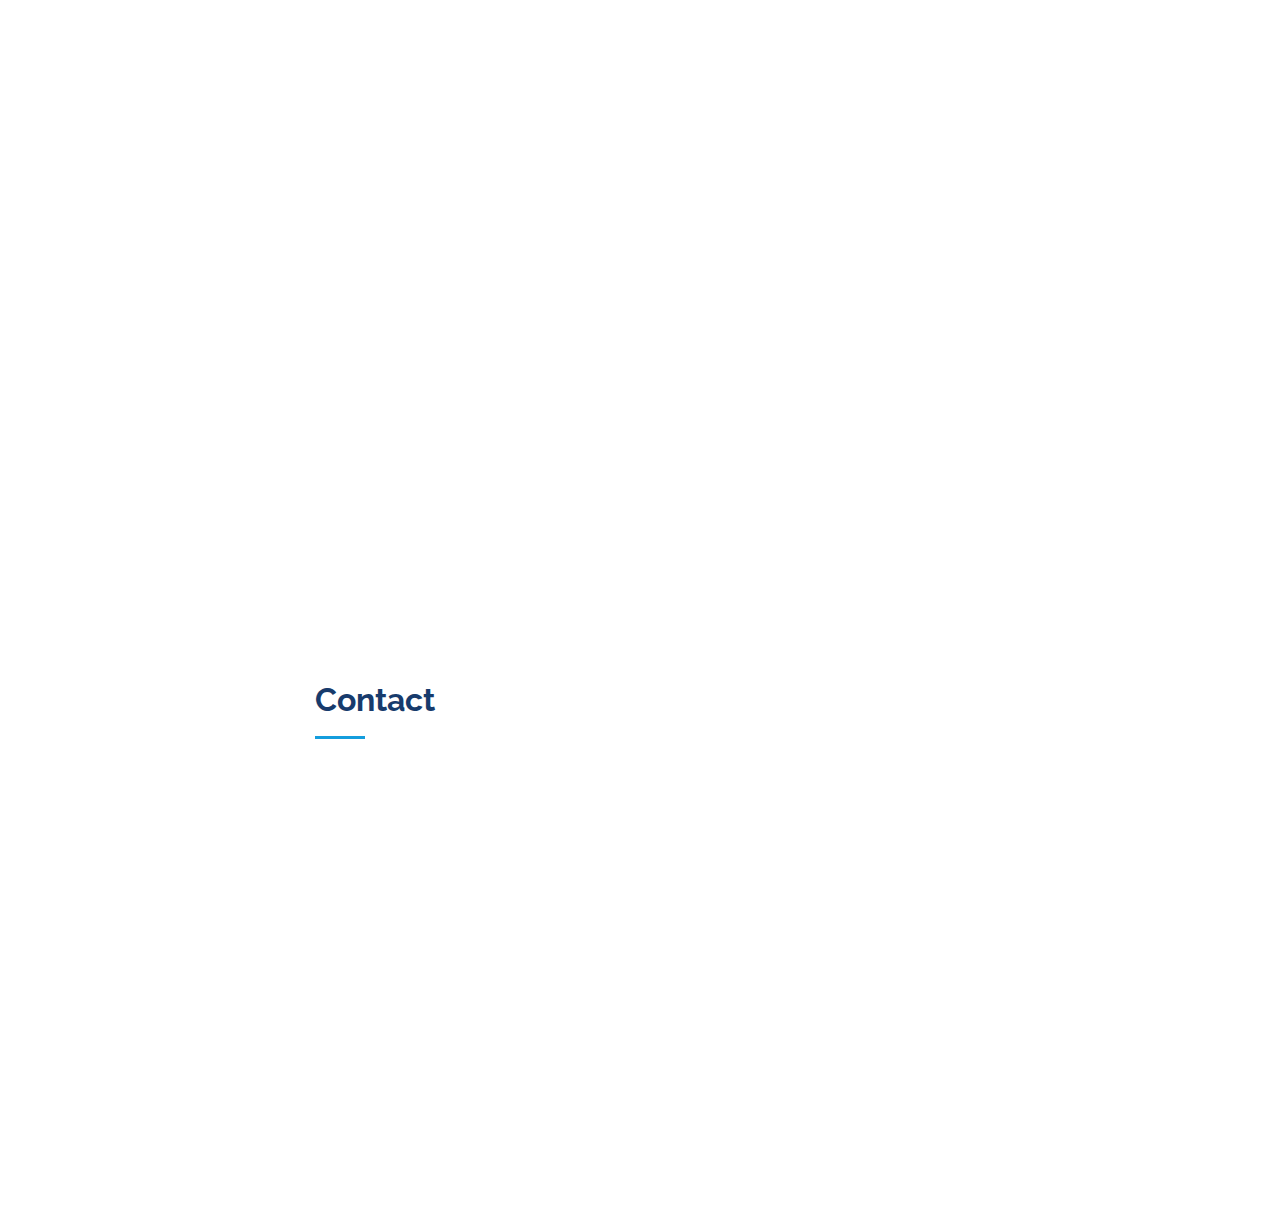
==== commit 8f5f40b6: "NewBranch" ====
--- a/index.html
+++ b/index.html
@@ -73,7 +73,7 @@
     <section id="hero" class="d-flex flex-column justify-content-center align-items-center">
         <div class="hero-container" data-aos="fade-in">
             <h1>Mohammad Taghian</h1>
-            <p>I'm <span class="typed" data-typed-items="Developer, Designer, Freelancer, CM, Product Manager"></span></p>
+            <p><span class="typed" data-typed-items="Blockchain Development, Content Management, Web Development, Company Branding, Motion Graphics, Social Media Campaigning"></span></p>
         </div>
     </section>
     <!-- End Hero -->
@@ -88,8 +88,8 @@
                     <h2>About</h2>
                     <p>
                         <!-- Im Mohammad Taghian<br> > Date of birth: 2000-4-30<br> -->I have lots of experience in Marketing, Coding and Blockchain Development since 2016. I have successfully built lots of websites and apps, worked on large company branding projects and their social media campaigns. Also, I have
-                        made many videos for marketing campaigns which have been very affective. I am hard working, honest and a reliable team member. Working on many various projects over the years I have learnt that hard work, honesty, and a will to
-                        get the job done is an absolute must. </p>
+                        made many videos for marketing campaigns which have been very affective. I am hard working, honest and a reliable team member. Working on many projects over the years I have learnt that hard work, honesty, and a will to get the
+                        job done is an absolute must. </p>
                 </div>
 
                 <div class="row">
@@ -97,9 +97,9 @@
                         <img src="assets/img/profile-img.jpg" class="img-fluid" alt="">
                     </div>
                     <div class="col-lg-8 pt-4 pt-lg-0 content" data-aos="fade-left">
-                        <h3>Developer, UI/UX Designer, CM</h3>
+                        <h3>About Me</h3>
                         <p class="font-italic">
-                            im Web Developer, Cryptocurrency Developer, UI/UX designer, motion graphics, Ambassador & product manage.
+
                         </p>
                         <div class="row">
                             <div class="col-lg-6">
@@ -113,7 +113,7 @@
                             <div class="col-lg-6">
                                 <ul>
                                     <li><i class="icofont-rounded-right"></i> <strong>Age:</strong> 21</li>
-                                    <li><i class="icofont-rounded-right"></i> <strong>Degree:</strong> Master</li>
+                                    <!-- <li><i class="icofont-rounded-right"></i> <strong>Degree:</strong> Master</li> -->
                                     <li><i class="icofont-rounded-right"></i> <strong>Email:</strong> mohammadtag7997@gmail.com</li>
                                     <li><i class="icofont-rounded-right"></i> <strong>Freelance:</strong> Available</li>
                                     <li><i class="icofont-rounded-right"></i> <strong>Linkdin:</strong><a href="https://www.linkedin.com/in/mohammad-taghian-3baa251a5/"> mohammad-taghian</a> </li>
@@ -146,7 +146,7 @@
                         <div class="count-box">
                             <i class="icofont-simple-smile"></i>
                             <span data-toggle="counter-up">72</span>
-                            <p><strong>Happy Clients</strong> </p>
+                            <p><strong>Clients</strong> </p>
                         </div>
                     </div>
 
@@ -170,7 +170,7 @@
                         <div class="count-box">
                             <i class="icofont-users-alt-5"></i>
                             <span data-toggle="counter-up">14</span>
-                            <p><strong>Hard Workers</strong> </p>
+                            <p><strong>Team Members</strong> </p>
                         </div>
                     </div>
 
@@ -321,7 +321,7 @@
 
                 <div class="section-title">
                     <h2>Resume</h2>
-                    <p>Its more then 100, i put Newest one below.</p>
+                    <p></p>
                 </div>
 
                 <div class="row">
@@ -413,7 +413,7 @@
 
                 <div class="section-title">
                     <h2>Portfolio</h2>
-                    <p>there are some portofolios that i have made.</p>
+                    <p></p>
                 </div>
 
                 <!--  <div class="row" data-aos="fade-up">
@@ -622,14 +622,14 @@
 
                 <div class="section-title">
                     <h2>Services</h2>
-                    <p>Some of my services.</p>
+                    <p></p>
                 </div>
 
                 <div class="row">
                     <div class="col-lg-4 col-md-6 icon-box" data-aos="fade-up">
                         <div class="icon"><i class="icofont-computer"></i></div>
-                        <h4 class="title"><a href="">Web developing</a></h4>
-                        <p class="description">Web Dvelopment</p>
+                        <h4 class="title"><a href="">Web Development</a></h4>
+                        <p class="description">html5, css, jquery, react js, java script, wordpress</p>
                     </div>
                     <div class="col-lg-4 col-md-6 icon-box" data-aos="fade-up" data-aos-delay="100">
                         <div class="icon"><i class="icofont-chart-bar-graph"></i></div>
@@ -643,7 +643,7 @@
                     </div>
                     <div class="col-lg-4 col-md-6 icon-box" data-aos="fade-up" data-aos-delay="300">
                         <div class="icon"><i class="icofont-image"></i></div>
-                        <h4 class="title"><a href="">Designing</a></h4>
+                        <h4 class="title"><a href="">Company Branding</a></h4>
                         <p class="description">Company Branding, Video Creation, Banner Design Graphic Design</p>
                     </div>
                     <div class="col-lg-4 col-md-6 icon-box" data-aos="fade-up" data-aos-delay="400">
@@ -653,7 +653,7 @@
                     </div>
                     <div class="col-lg-4 col-md-6 icon-box" data-aos="fade-up" data-aos-delay="500">
                         <div class="icon"><i class="icofont-tasks-alt"></i></div>
-                        <h4 class="title"><a href="">Frontend Developer</a></h4>
+                        <h4 class="title"><a href="">App Development</a></h4>
                         <p class="description">Working on frontend of Projects to make cool UI and UX and coding for projects.</p>
                     </div>
                     <div class="col-lg-4 col-md-6 icon-box" data-aos="fade-up" data-aos-delay="500">
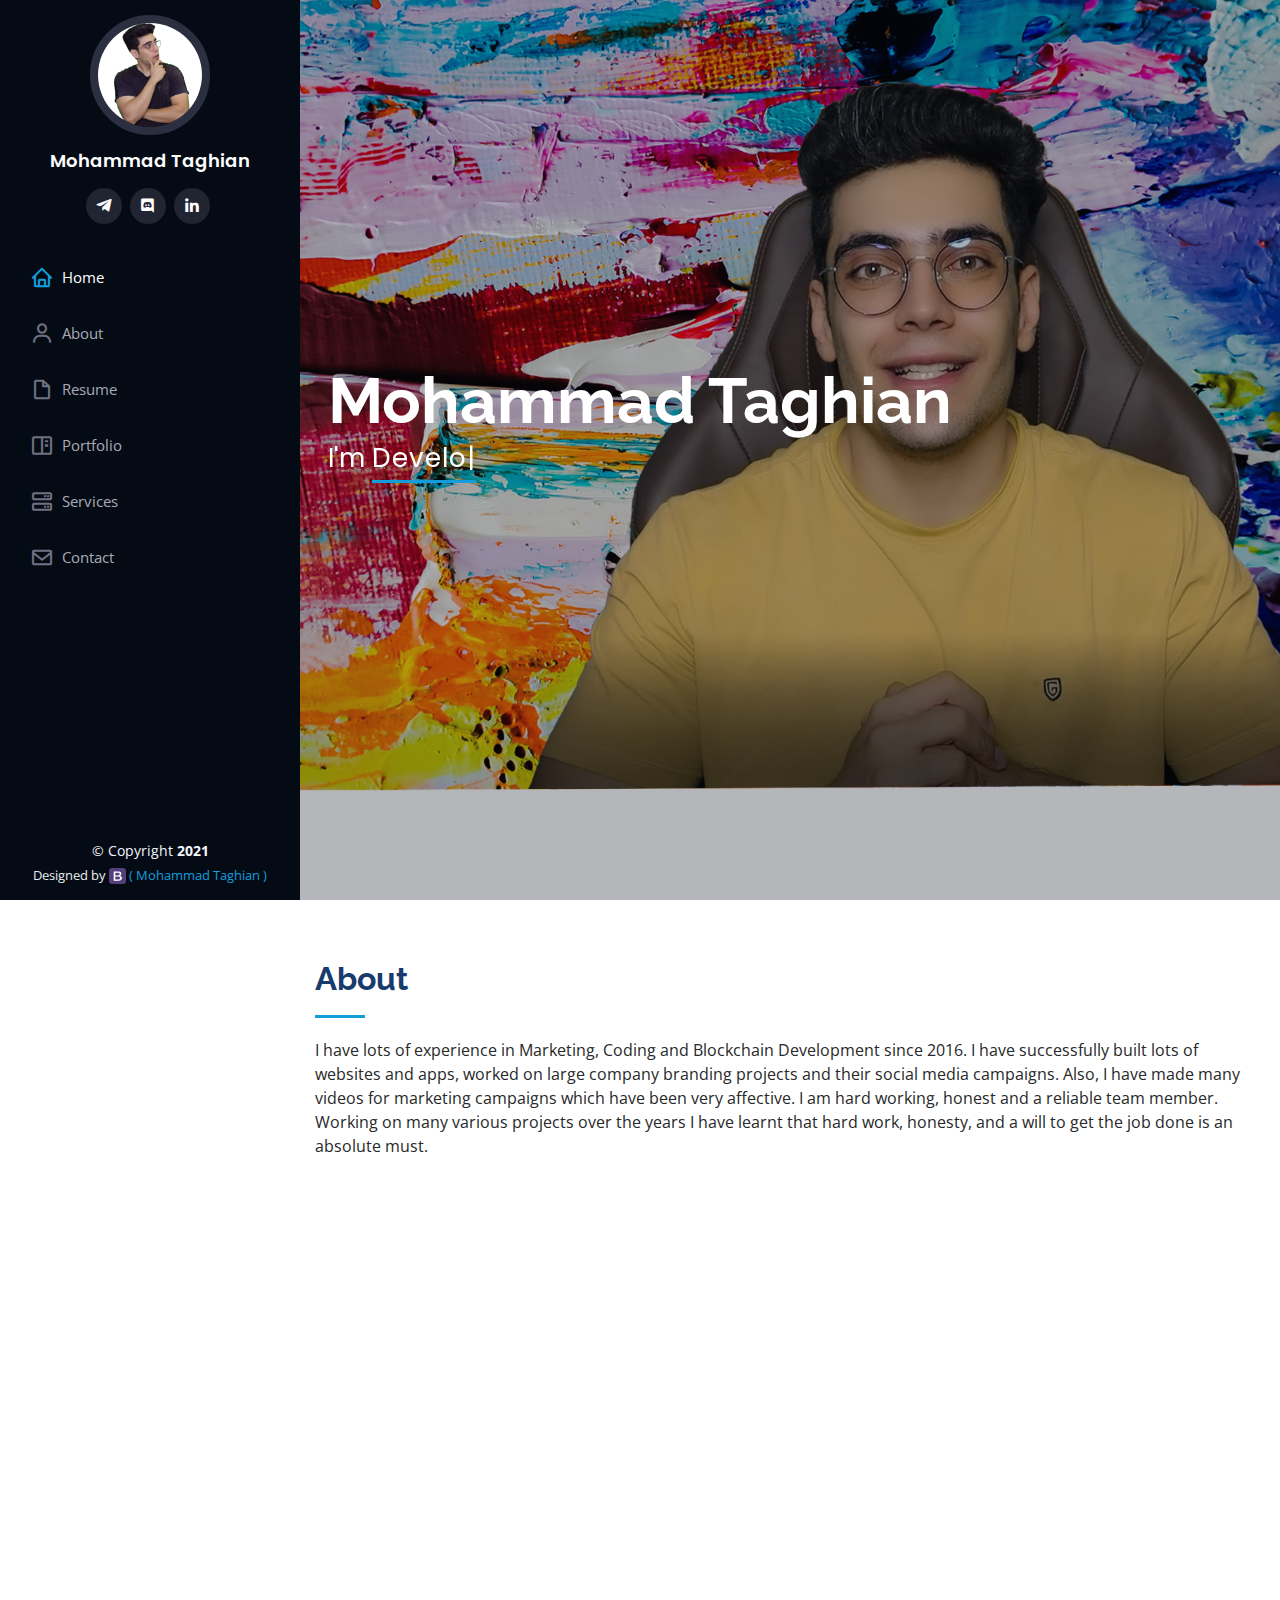
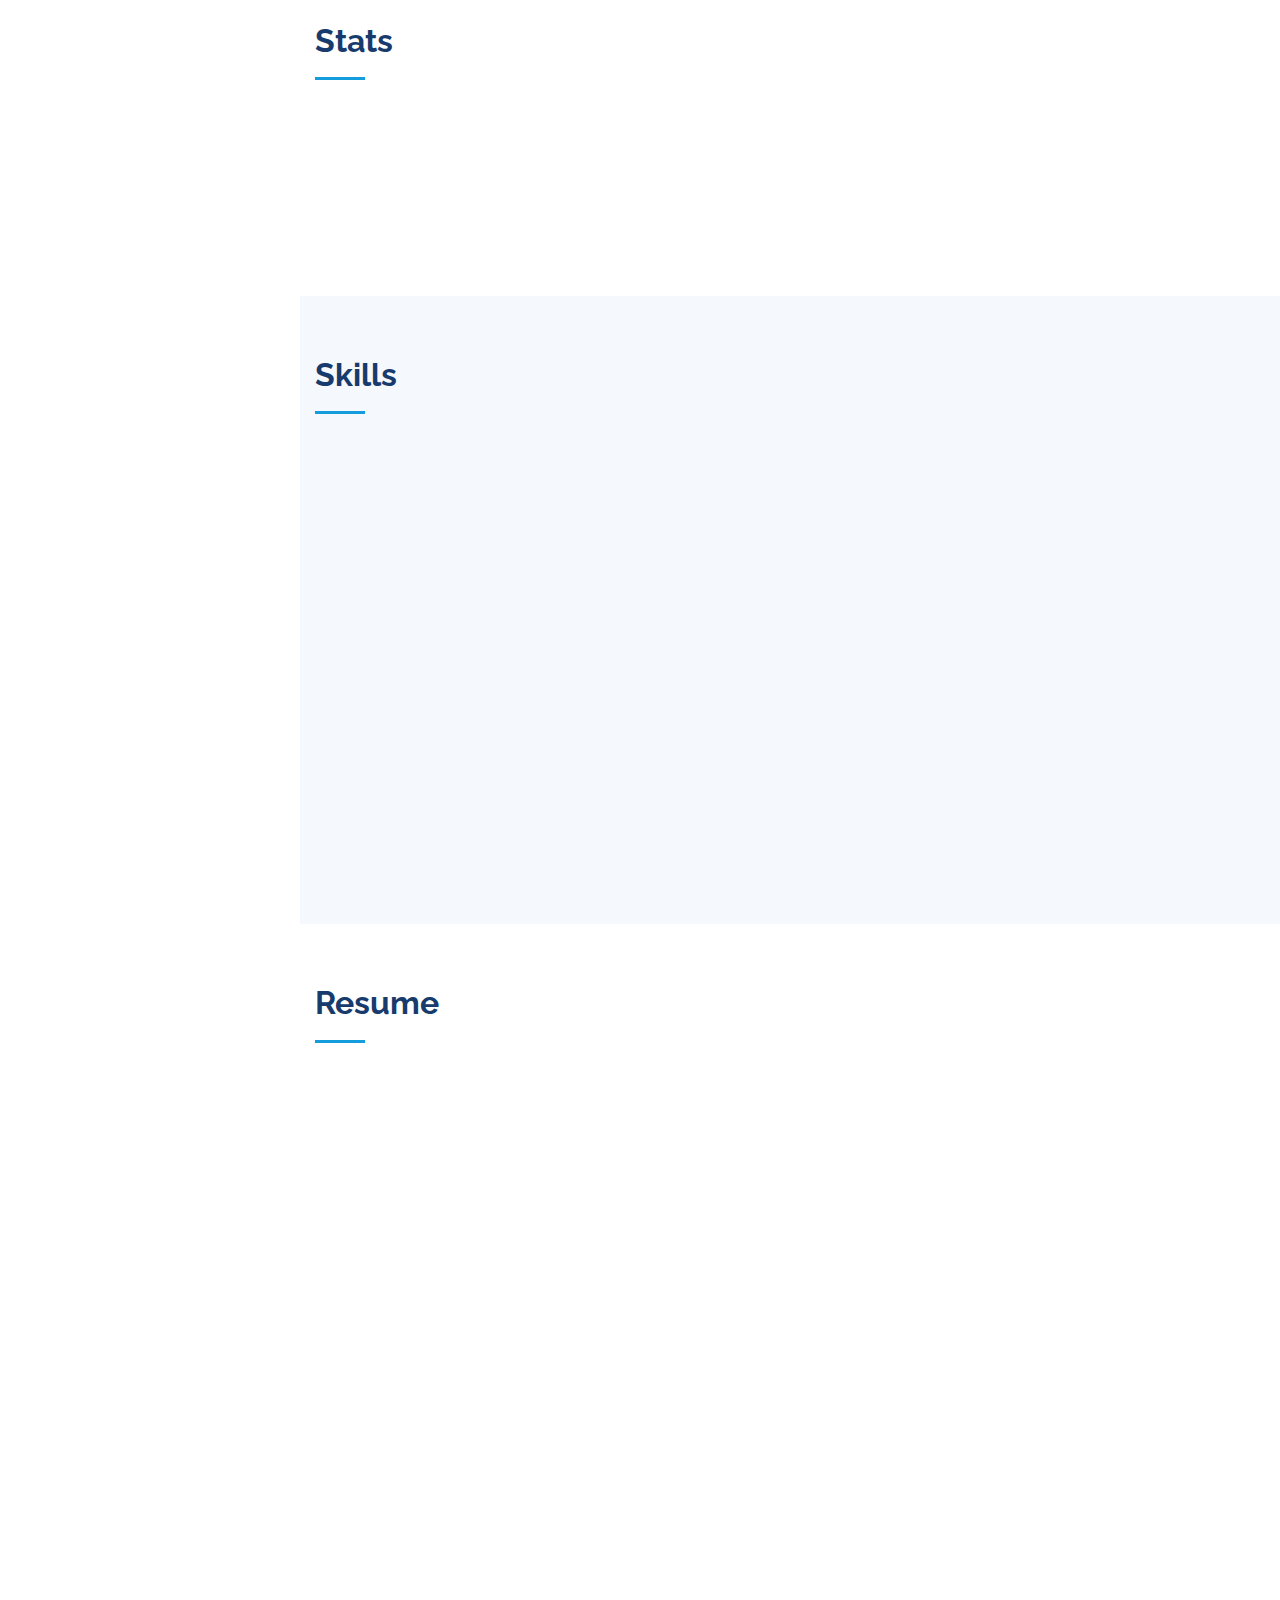
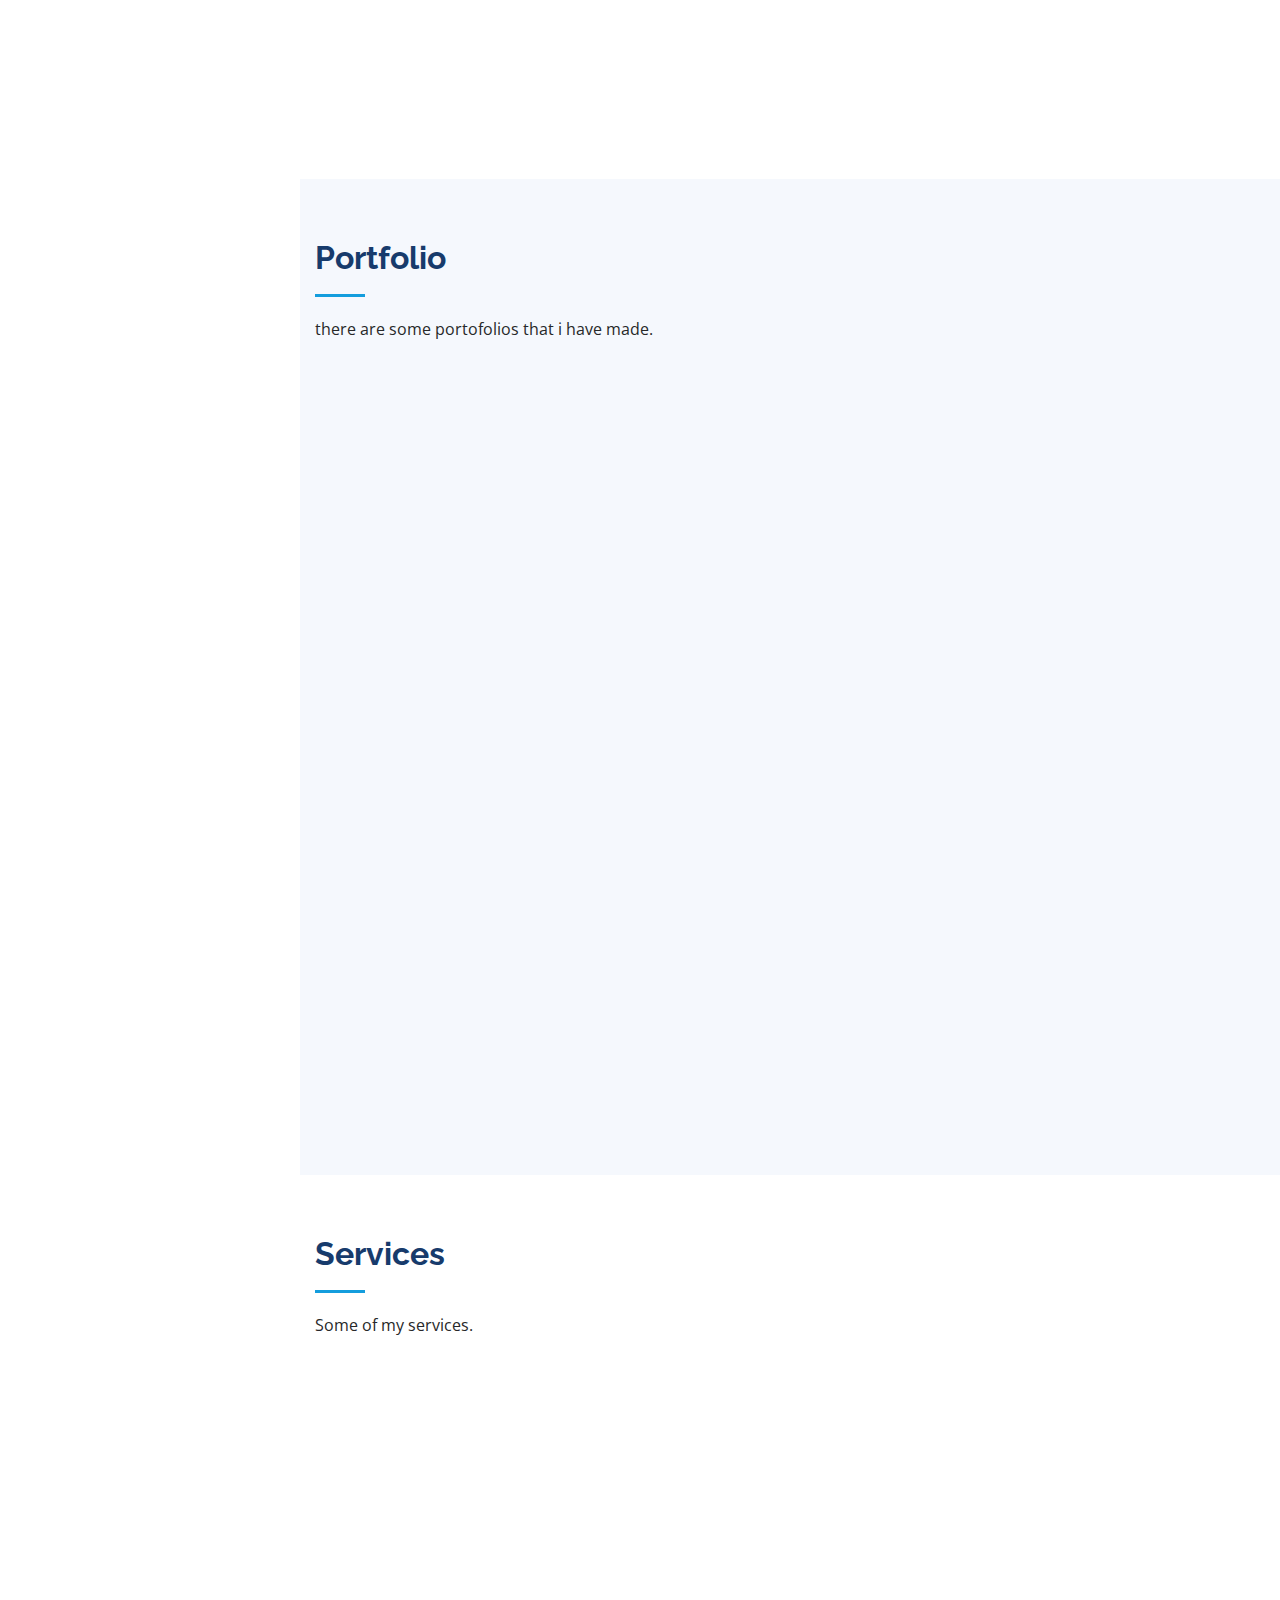
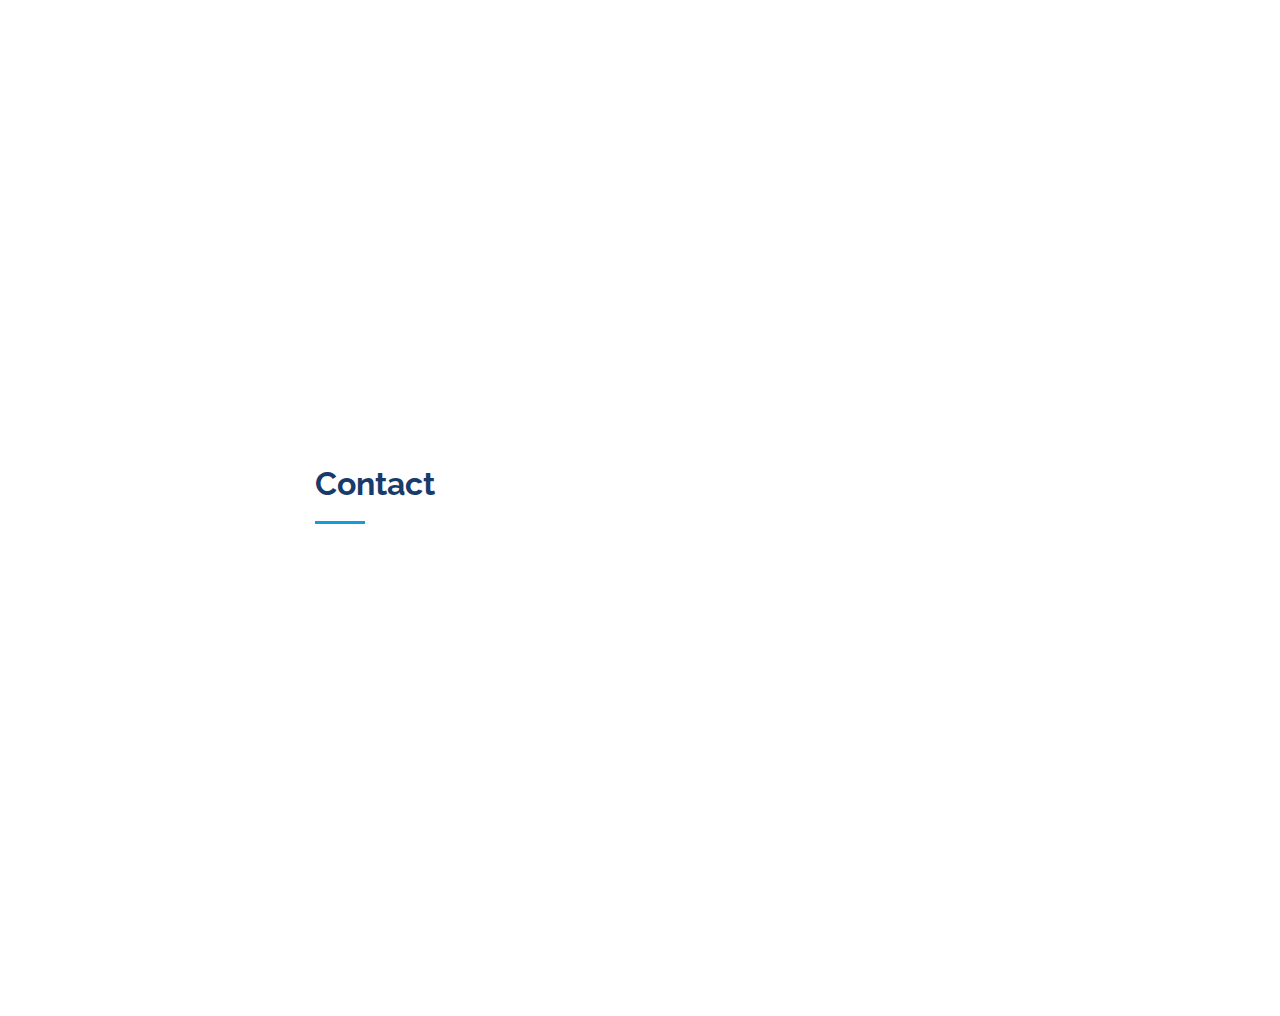
==== commit 56776aaa: "update resume" ====
--- a/index.html
+++ b/index.html
@@ -73,7 +73,7 @@
     <section id="hero" class="d-flex flex-column justify-content-center align-items-center">
         <div class="hero-container" data-aos="fade-in">
             <h1>Mohammad Taghian</h1>
-            <p><span class="typed" data-typed-items="Blockchain Development, Content Management, Web Development, Company Branding, Motion Graphics, Social Media Campaigning"></span></p>
+            <p>I'm <span class="typed" data-typed-items="Developer, Designer, Freelancer, CM, Product Manager"></span></p>
         </div>
     </section>
     <!-- End Hero -->
@@ -88,8 +88,8 @@
                     <h2>About</h2>
                     <p>
                         <!-- Im Mohammad Taghian<br> > Date of birth: 2000-4-30<br> -->I have lots of experience in Marketing, Coding and Blockchain Development since 2016. I have successfully built lots of websites and apps, worked on large company branding projects and their social media campaigns. Also, I have
-                        made many videos for marketing campaigns which have been very affective. I am hard working, honest and a reliable team member. Working on many projects over the years I have learnt that hard work, honesty, and a will to get the
-                        job done is an absolute must. </p>
+                        made many videos for marketing campaigns which have been very affective. I am hard working, honest and a reliable team member. Working on many various projects over the years I have learnt that hard work, honesty, and a will to
+                        get the job done is an absolute must. </p>
                 </div>
 
                 <div class="row">
@@ -97,9 +97,9 @@
                         <img src="assets/img/profile-img.jpg" class="img-fluid" alt="">
                     </div>
                     <div class="col-lg-8 pt-4 pt-lg-0 content" data-aos="fade-left">
-                        <h3>About Me</h3>
+                        <h3>Developer, UI/UX Designer, CM</h3>
                         <p class="font-italic">
-
+                            im Web Developer, Cryptocurrency Developer, UI/UX designer, motion graphics, Ambassador & product manage.
                         </p>
                         <div class="row">
                             <div class="col-lg-6">
@@ -113,7 +113,7 @@
                             <div class="col-lg-6">
                                 <ul>
                                     <li><i class="icofont-rounded-right"></i> <strong>Age:</strong> 21</li>
-                                    <!-- <li><i class="icofont-rounded-right"></i> <strong>Degree:</strong> Master</li> -->
+                                    <li><i class="icofont-rounded-right"></i> <strong>Degree:</strong> Master</li>
                                     <li><i class="icofont-rounded-right"></i> <strong>Email:</strong> mohammadtag7997@gmail.com</li>
                                     <li><i class="icofont-rounded-right"></i> <strong>Freelance:</strong> Available</li>
                                     <li><i class="icofont-rounded-right"></i> <strong>Linkdin:</strong><a href="https://www.linkedin.com/in/mohammad-taghian-3baa251a5/"> mohammad-taghian</a> </li>
@@ -146,7 +146,7 @@
                         <div class="count-box">
                             <i class="icofont-simple-smile"></i>
                             <span data-toggle="counter-up">72</span>
-                            <p><strong>Clients</strong> </p>
+                            <p><strong>Happy Clients</strong> </p>
                         </div>
                     </div>
 
@@ -170,7 +170,7 @@
                         <div class="count-box">
                             <i class="icofont-users-alt-5"></i>
                             <span data-toggle="counter-up">14</span>
-                            <p><strong>Team Members</strong> </p>
+                            <p><strong>Hard Workers</strong> </p>
                         </div>
                     </div>
 
@@ -242,6 +242,13 @@
                         </div>
 
 
+                        <div class="progress">
+                            <span class="skill">bloger<i class="val">80%</i></span>
+                            <div class="progress-bar-wrap">
+                                <div class="progress-bar" role="progressbar" aria-valuenow="80" aria-valuemin="0" aria-valuemax="100"></div>
+                            </div>
+                        </div>
+
 
                     </div>
 
@@ -321,84 +328,86 @@
 
                 <div class="section-title">
                     <h2>Resume</h2>
-                    <p></p>
+                    <!-- <p>Its more then 100, i put Newest one below.</p> -->
                 </div>
 
                 <div class="row">
                     <div class="col-lg-6" data-aos="fade-up">
                         <h3 class="resume-title">Sumary</h3>
-                        <div class="resume-item pb-0">
-                            <h4>Mohammad Taghian</h4>
-                            <p><em>developer with 5 years experience in frontend | 2 years experiences in backend | 4years experiences in cryptocurrency | 4 years experiences in designing | 5 years experiences in cryptocurrency Ambassador projects.</em></p>
+                        <div class="resume-item ">
+                            <h4>BC-Game</h4>
+                            <h5>2015-2016</h5>
                             <ul>
-                                <li>Isfahan, IR</li>
-                                <li>+98 914 038 4695</li>
-                                <li>mohammadtag7997@gmail.com</li>
+                                <li>learned and worked as Ambassador and marketer.</li>
+                                <!-- <li>+98 914 038 4695</li>
+                                <li>mohammadtag7997@gmail.com</li> -->
                             </ul>
                         </div>
 
-                        <h3 class="resume-title">Professional Experience</h3>
+                        <!-- <h3 class="resume-title">Professional Experience</h3> -->
                         <div class="resume-item">
-                            <h4>developer (frontend) </h4>
+                            <h4>ARCS</h4>
+                            <h5>2015 - 2017</h5>
+                            <p><em>worked as Ambassador, manager (learned video promotion)</em></p>
+                            <!-- <p>about 1 year i worked with them as free lancer can check website of them too: <a href="https://arzdigital.com/"> click here </a></p> -->
+                        </div>
+
+                        <div class="resume-item">
+                            <h4>Waykichain</h4>
+                            <h5>2016 - ...</h5>
+                            <p><em>worked as iranian Ambassador, Designer and motion graphist</em></p>
+                            <p>in these preiod i learned motion graphic in diffrent apps like Premiere or After Effects</p>
+                        </div>
+
+                        <div class="resume-item">
+                            <h4>GxChain</h4>
                             <h5>2016 - 2017</h5>
-                            <p><em>worked as frontend developer in one legal project in iran</em></p>
-                            <p>about 1 year i worked with them as free lancer can check website of them too: <a href="https://arzdigital.com/"> click here </a></p>
-                        </div>
+                            <p><em>as Ambassador</em></p>
+                            <!-- <p><a href="https://t.me/waykichainirann">check community</a></p> -->
+                        </div>
+                    </div>
+
+                    <div class="col-lg-6" data-aos="fade-up" data-aos-delay="100">
+                        <!-- <h3 class="resume-title"></h3> -->
 
                         <div class="resume-item">
-                            <h4>Developer &amp; Desiegner</h4>
-                            <h5>2016 - 2017</h5>
-                            <p><em>has made more than 5 web theme</em></p>
-                            <p>with CSS, HTML, JS, Bootstrap, Jquery <br> already i have put all theme below for check.</p>
-                        </div>
-
+                            <h4>Decentraland</h4>
+                            <h5>2018 - 2019</h5>
+                            <p><em>as designer and web developer ( learned web developing on diffrent framworks like react, html, css, js, jquery & etc)</em></p>
+                            <p><a href="https://t.me/coinexiranian">check community</a></p>
+                        </div>
                         <div class="resume-item">
-                            <h4>Ambassador &amp; Desiegner</h4>
-                            <h5>2018 - present</h5>
-                            <p><em>waykichain Ambassador and designer</em></p>
-                            <p><a href="https://t.me/waykichainirann">check community</a></p>
-                        </div>
-                    </div>
-                    <div class="col-lg-6" data-aos="fade-up" data-aos-delay="100">
-                        <h3 class="resume-title"></h3>
+                            <h4>Coinex</h4>
+                            <h5>2018 - ...</h5>
+                            <p><em>Ambassador, Designer, motion graphist and DEV </em></p>
+                            <!-- <p><a href="https://www.arcs-chain.com/">check</a></p> -->
+                        </div>
                         <div class="resume-item">
-                            <h4>Ambassador &amp; Desiegner</h4>
-                            <h5>2018 - present</h5>
-                            <p><em>Coinex Ambassador </em></p>
-                            <p><a href="https://t.me/coinexiranian">check community</a></p>
-                        </div>
-                        <div class="resume-item">
-                            <h4>Ambassador &amp; Desiegner</h4>
-                            <h5>2018 - 2019</h5>
-                            <p><em>ARCX </em></p>
-                            <p><a href="https://www.arcs-chain.com/">check</a></p>
-                        </div>
-                        <div class="resume-item">
-                            <h4>BlockChain developer</h4>
-                            <h5>2019 - 2020</h5>
-                            <p><em>has worked as block cgain developer in SwapDex and Blifex</em></p>
-                            <ul>
+                            <h4>SwapDex</h4>
+                            <h5>2019 - ...</h5>
+                            <p><em>as designer, motion graphist, video promotion, Ambassador manager, web developer & etc</em></p>
+                            <!-- <ul>
                                 <li>i have made SDX (swapdex) token for them, <a href="https://etherscan.io/address/0x041fdd6637eCfD96af8804278AC12660ac2D12c0#code">check here</a></li>
                                 <li>have made Belifex websit, swap UI and etc <a href="https://belifex.com/">check here</a> </li>
-                            </ul>
+                            </ul> -->
                         </div>
                         <div class="resume-item">
-                            <h4>web developer &amp; BlockChain developer</h4>
+                            <h4>Kusari</h4>
                             <h5>2020 - present</h5>
-                            <p><em>SureCrypto</em></p>
-                            <ul>
+                            <p><em>web developer, motion graphist, designer</em></p>
+                            <!-- <ul>
                                 <li>hase made thier website: <a href="https://surecrypto.io/en/main">check</a></li>
 
-                            </ul>
-                        </div>
-                        <div class="resume-item">
+                            </ul> -->
+                        </div>
+                        <!-- <div class="resume-item">
                             <h4>web developer &amp; BlockChain developer</h4>
                             <h5>2020 - present</h5>
                             <p><em>RewardsCane</em></p>
                             <ul>
                                 <li>hase made thier website: <a href="https://rewardscane.com/">check</a></li>
                             </ul>
-                        </div>
+                        </div> -->
 
                     </div>
                 </div>
@@ -413,7 +422,7 @@
 
                 <div class="section-title">
                     <h2>Portfolio</h2>
-                    <p></p>
+                    <p>there are some portofolios that i have made.</p>
                 </div>
 
                 <!--  <div class="row" data-aos="fade-up">
@@ -622,14 +631,14 @@
 
                 <div class="section-title">
                     <h2>Services</h2>
-                    <p></p>
+                    <p>Some of my services.</p>
                 </div>
 
                 <div class="row">
                     <div class="col-lg-4 col-md-6 icon-box" data-aos="fade-up">
                         <div class="icon"><i class="icofont-computer"></i></div>
-                        <h4 class="title"><a href="">Web Development</a></h4>
-                        <p class="description">html5, css, jquery, react js, java script, wordpress</p>
+                        <h4 class="title"><a href="">Web developing</a></h4>
+                        <p class="description">Web Dvelopment</p>
                     </div>
                     <div class="col-lg-4 col-md-6 icon-box" data-aos="fade-up" data-aos-delay="100">
                         <div class="icon"><i class="icofont-chart-bar-graph"></i></div>
@@ -643,7 +652,7 @@
                     </div>
                     <div class="col-lg-4 col-md-6 icon-box" data-aos="fade-up" data-aos-delay="300">
                         <div class="icon"><i class="icofont-image"></i></div>
-                        <h4 class="title"><a href="">Company Branding</a></h4>
+                        <h4 class="title"><a href="">Designing</a></h4>
                         <p class="description">Company Branding, Video Creation, Banner Design Graphic Design</p>
                     </div>
                     <div class="col-lg-4 col-md-6 icon-box" data-aos="fade-up" data-aos-delay="400">
@@ -653,7 +662,7 @@
                     </div>
                     <div class="col-lg-4 col-md-6 icon-box" data-aos="fade-up" data-aos-delay="500">
                         <div class="icon"><i class="icofont-tasks-alt"></i></div>
-                        <h4 class="title"><a href="">App Development</a></h4>
+                        <h4 class="title"><a href="">Frontend Developer</a></h4>
                         <p class="description">Working on frontend of Projects to make cool UI and UX and coding for projects.</p>
                     </div>
                     <div class="col-lg-4 col-md-6 icon-box" data-aos="fade-up" data-aos-delay="500">
